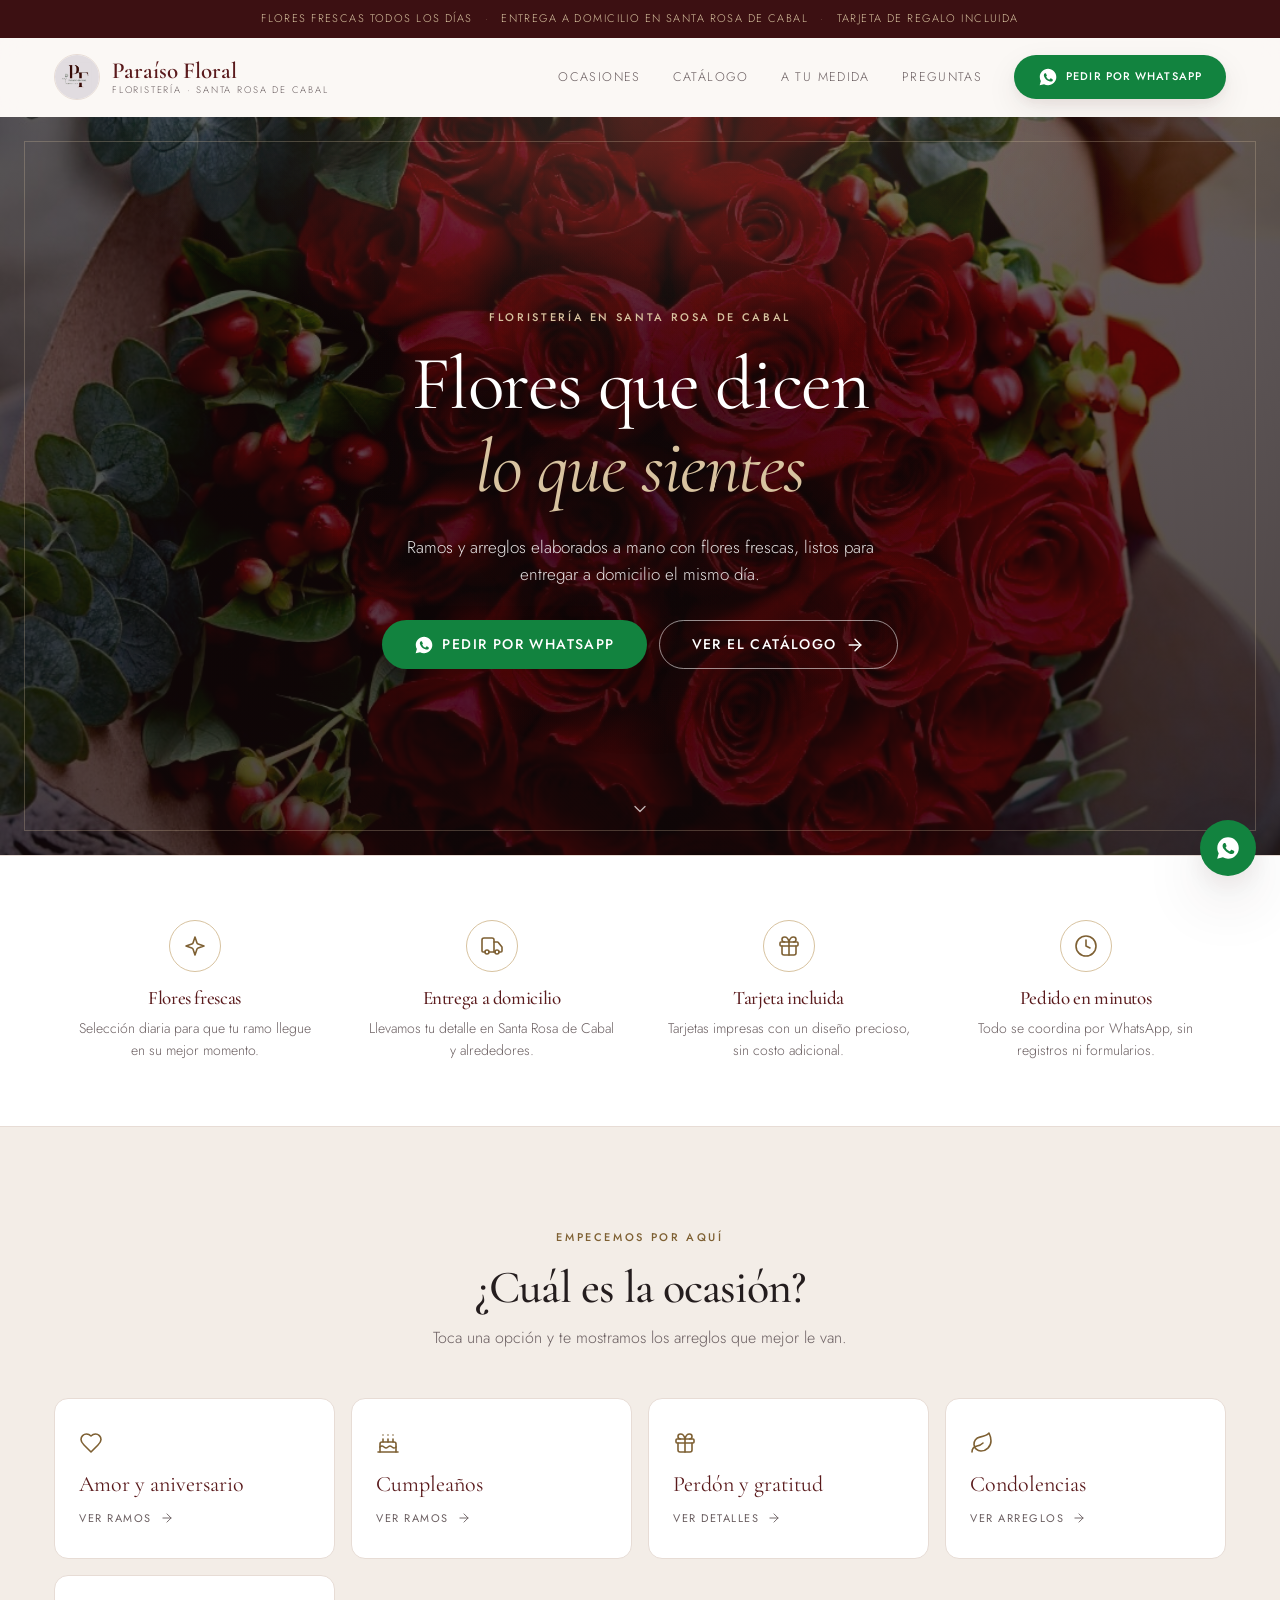
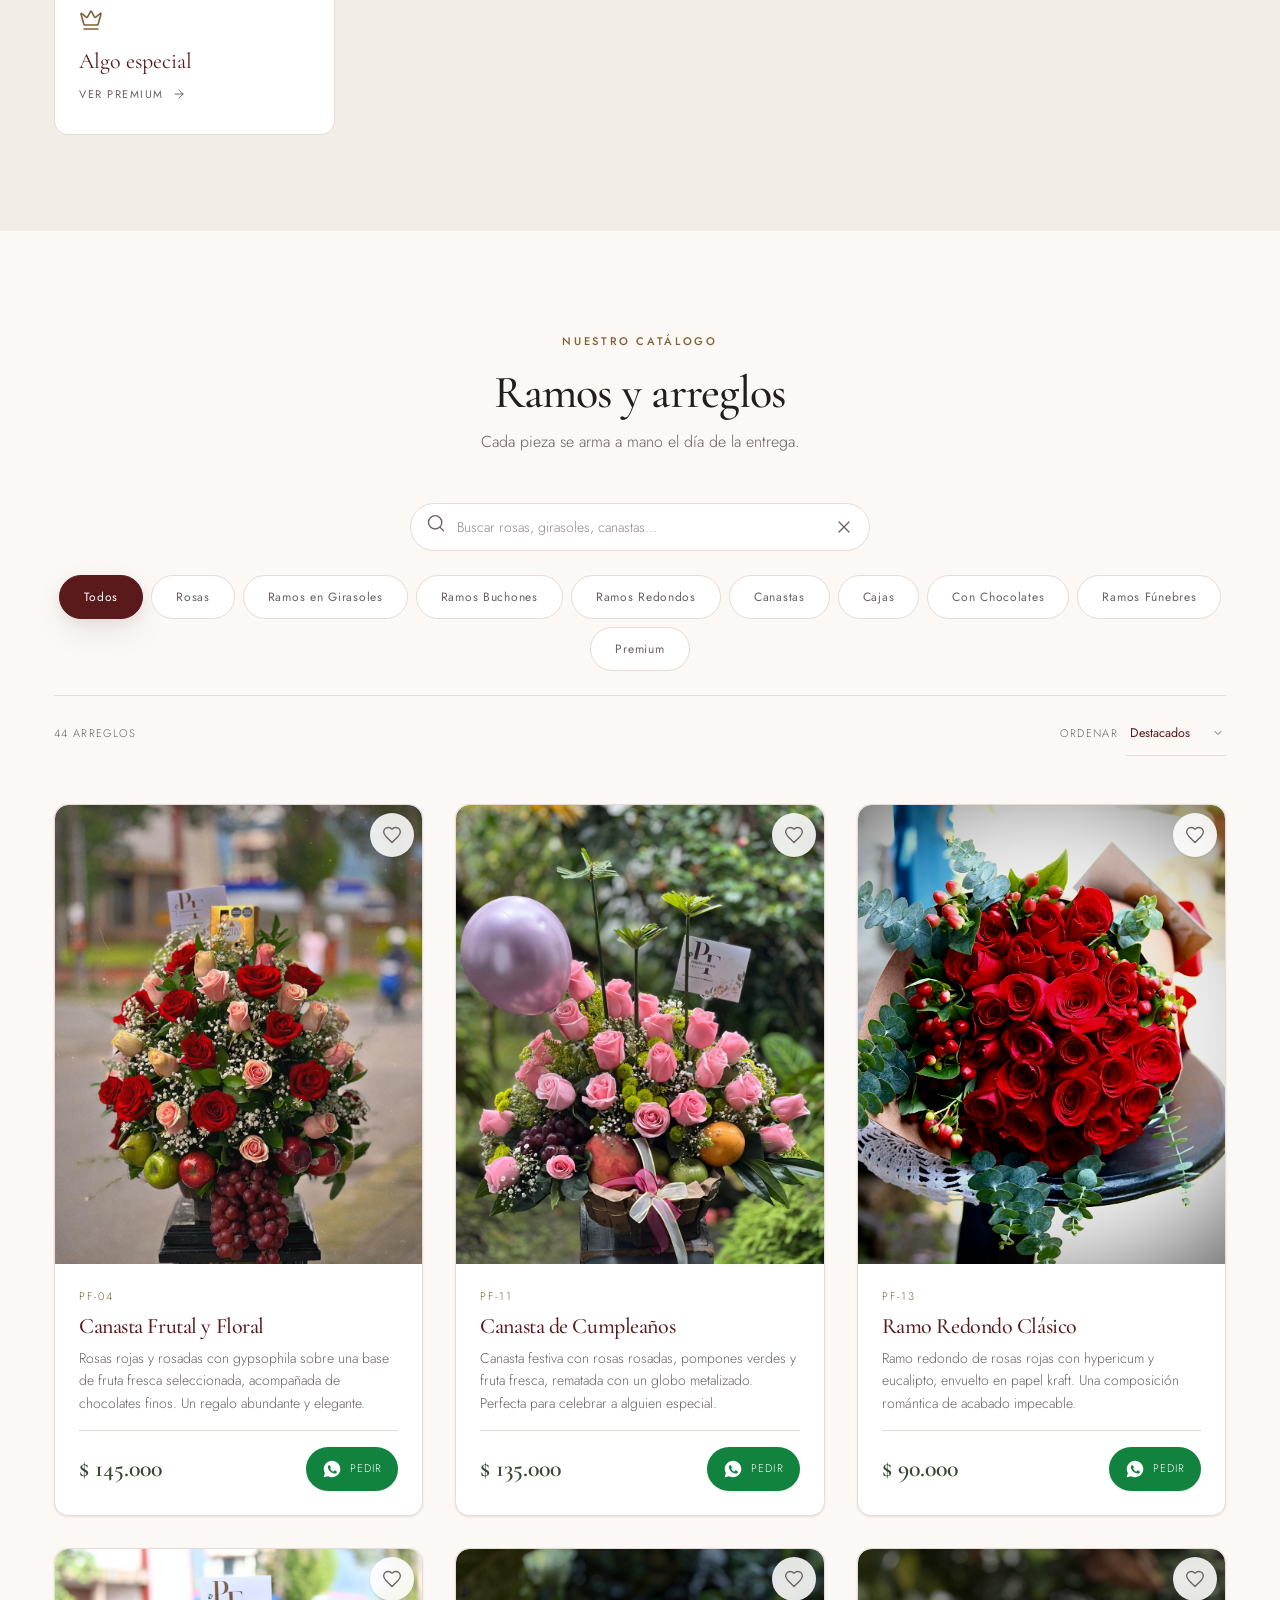
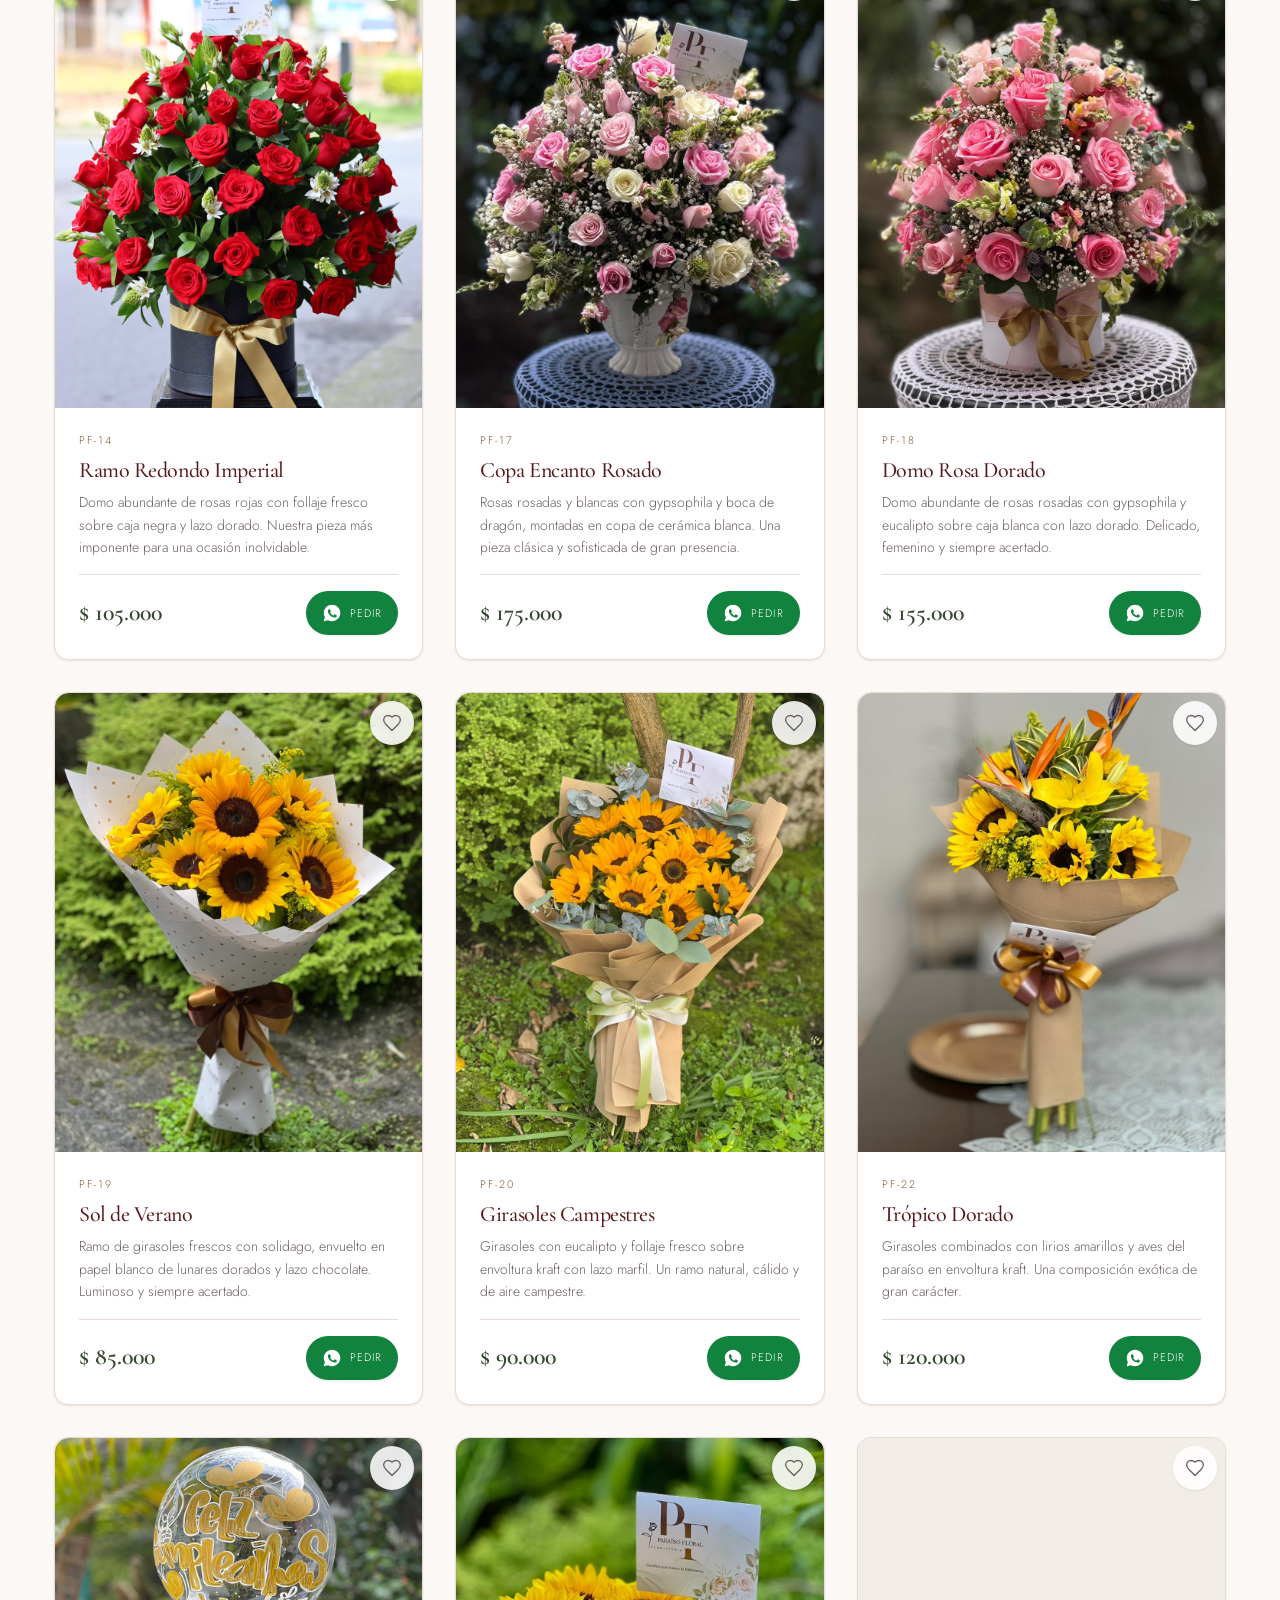
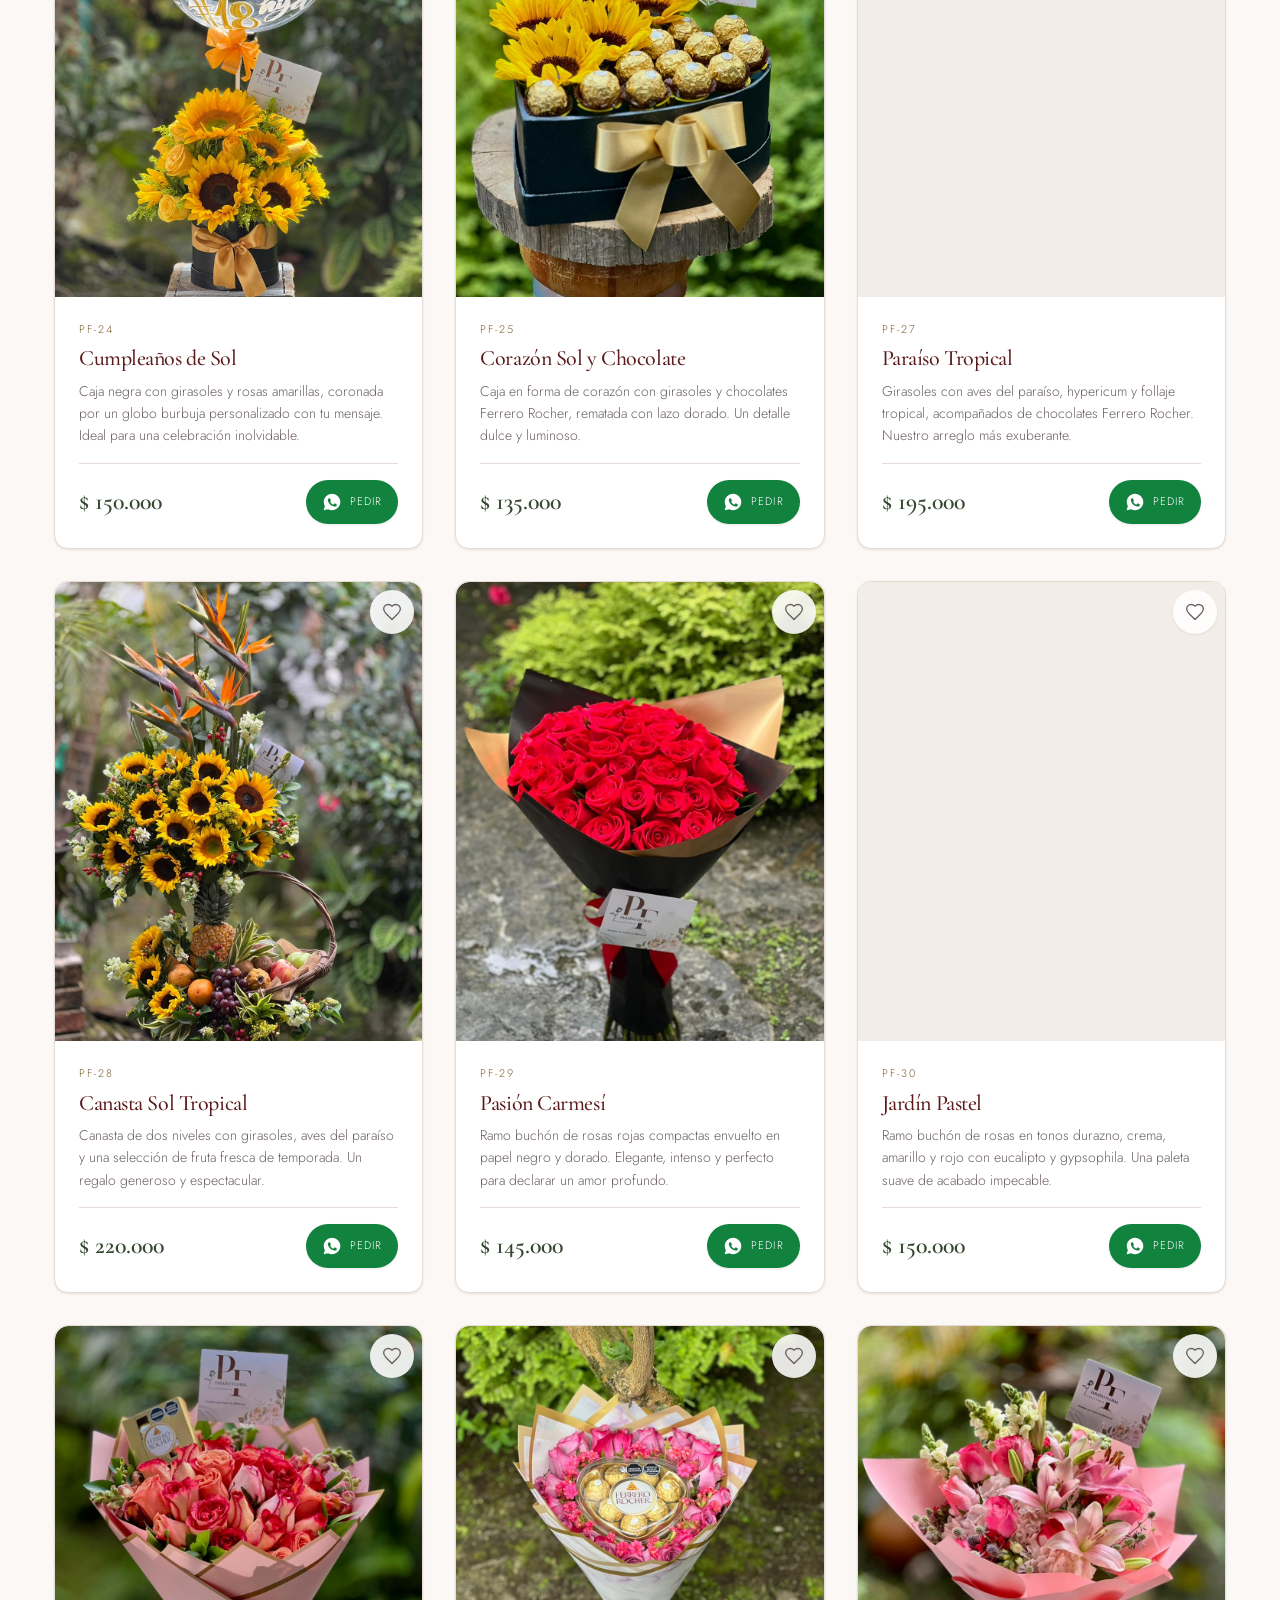
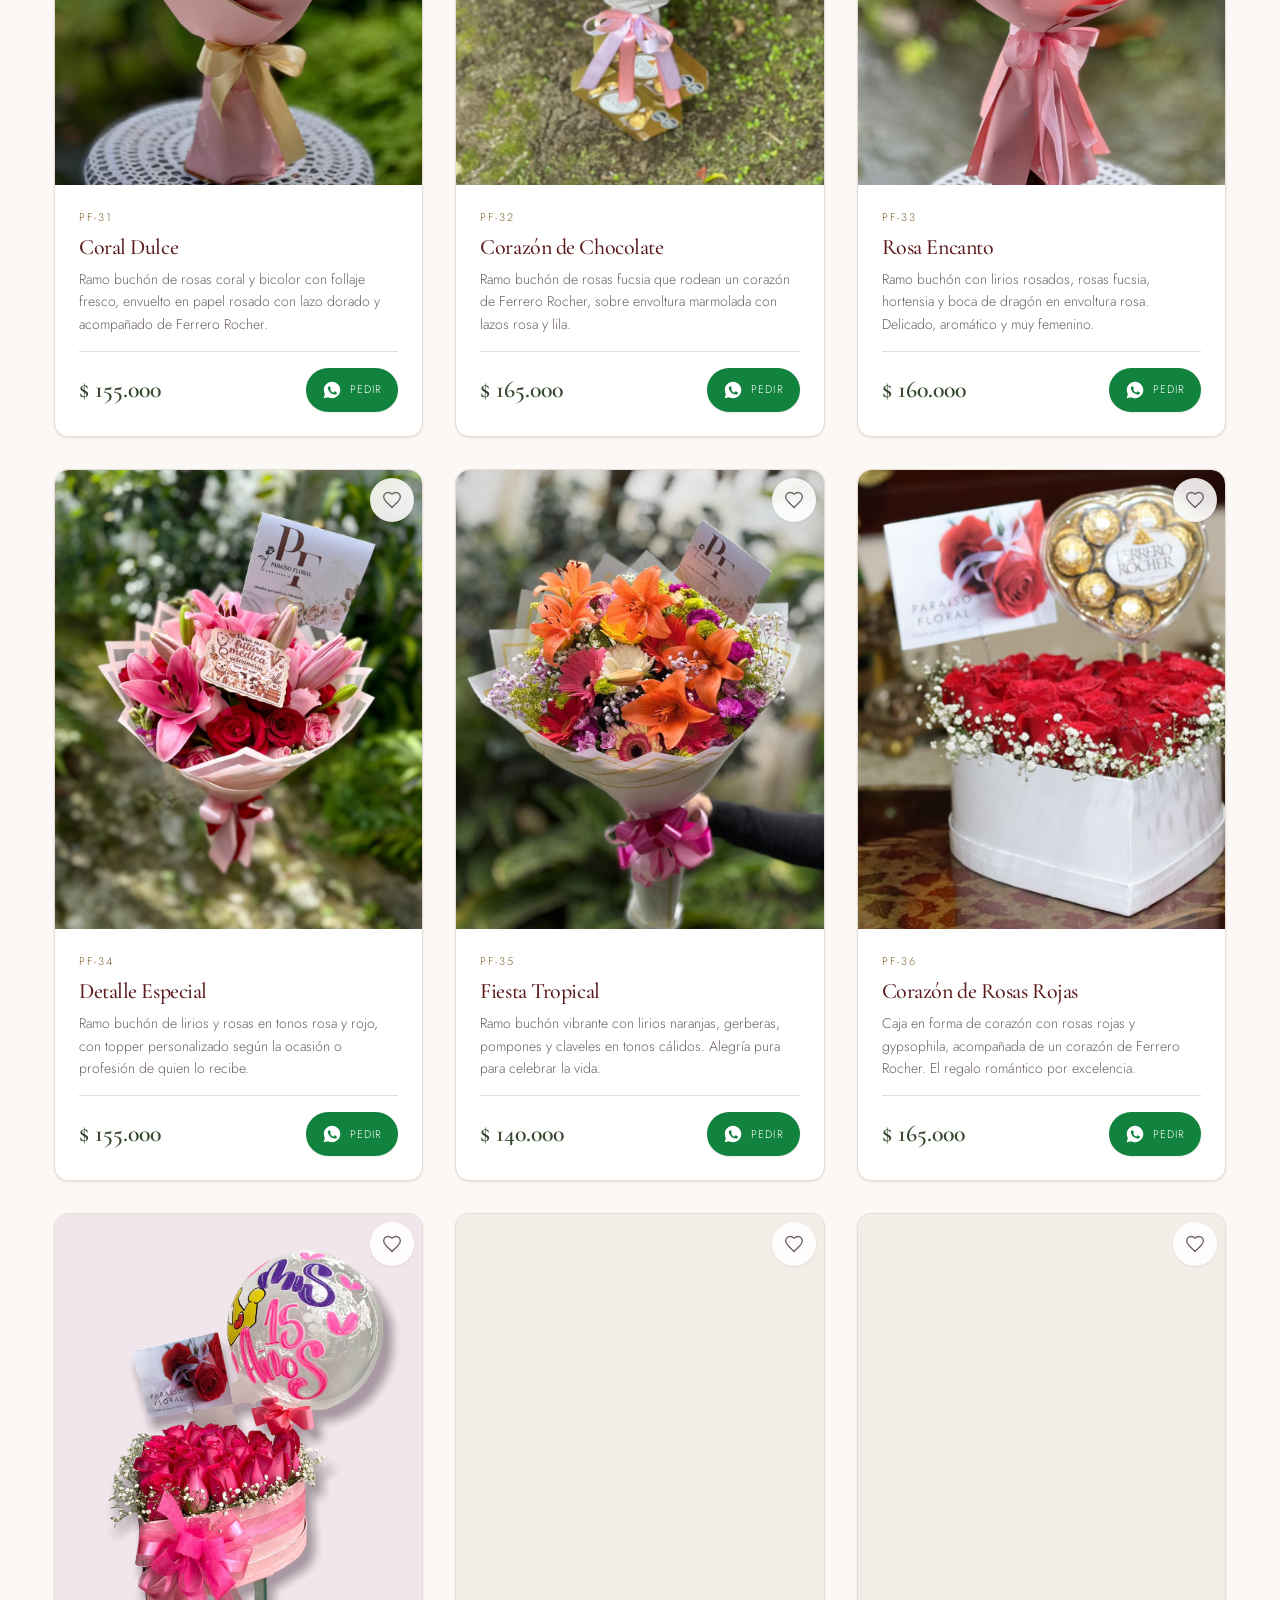
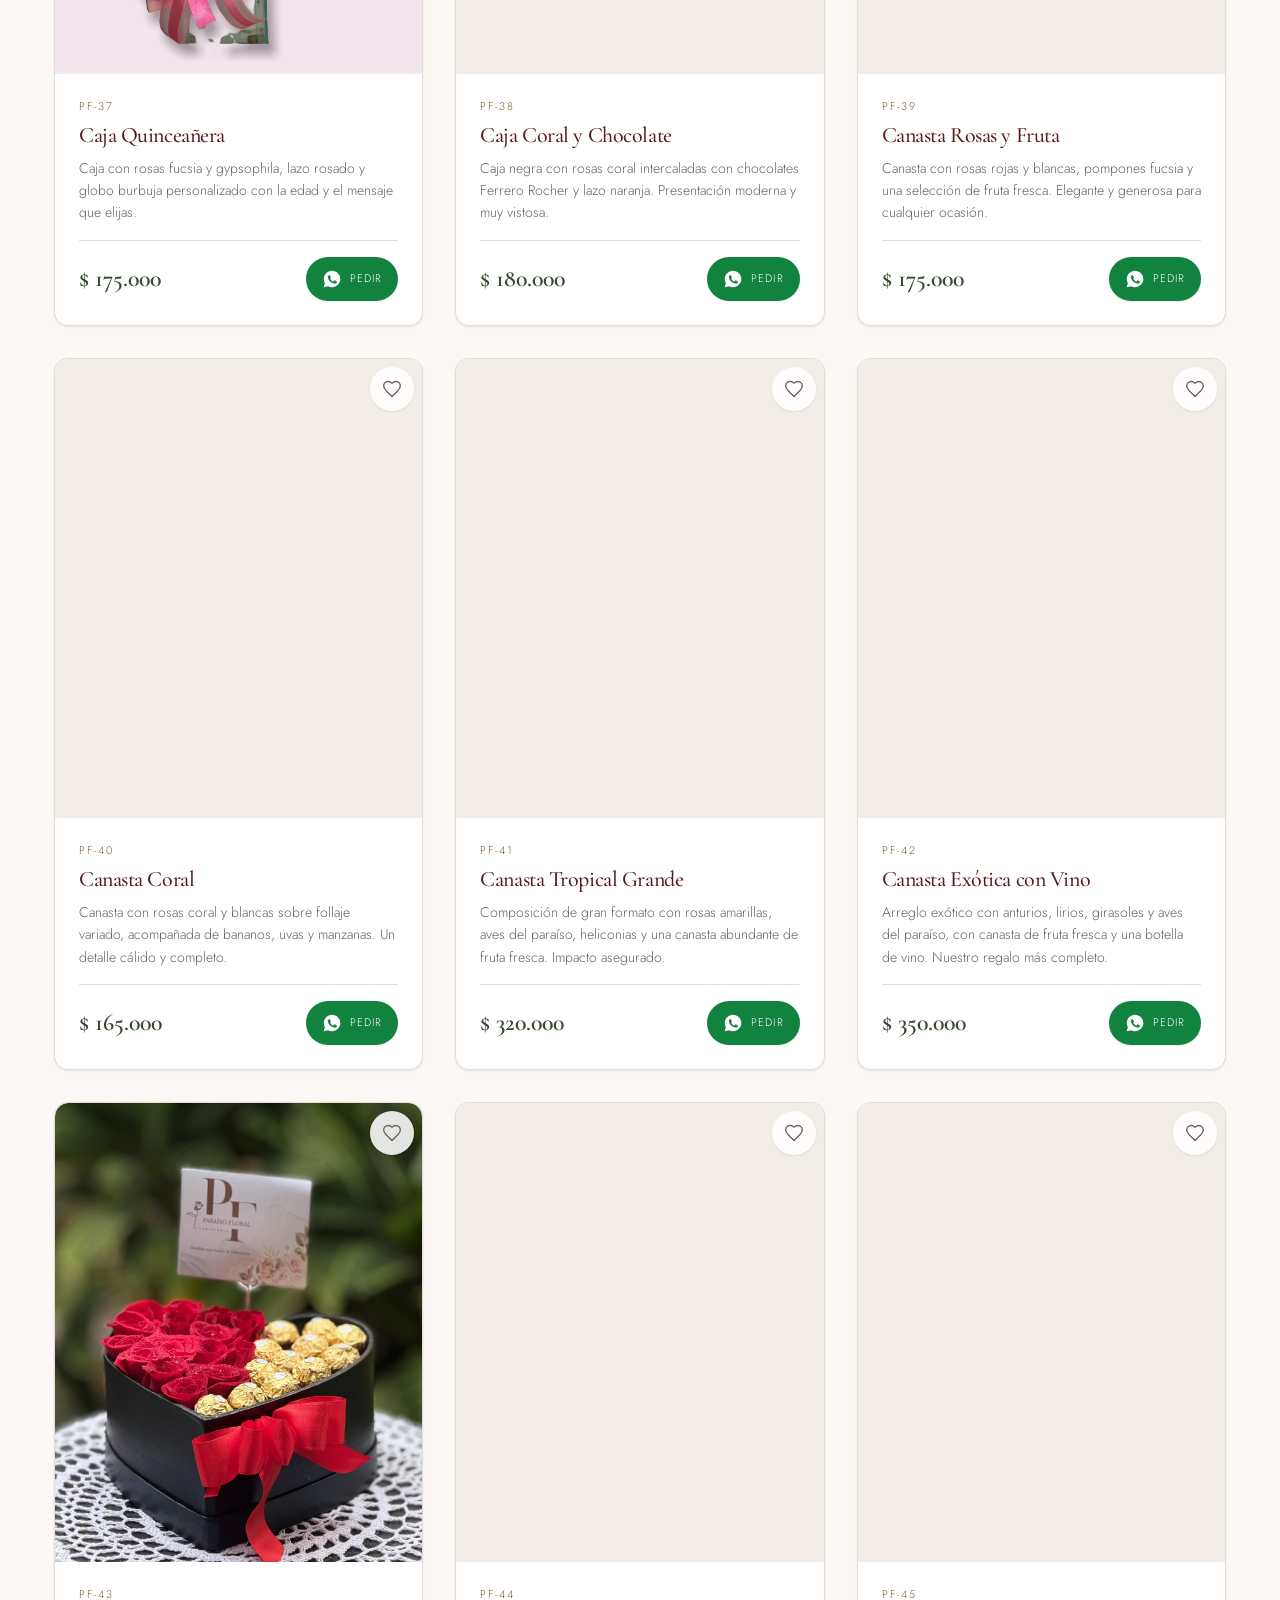
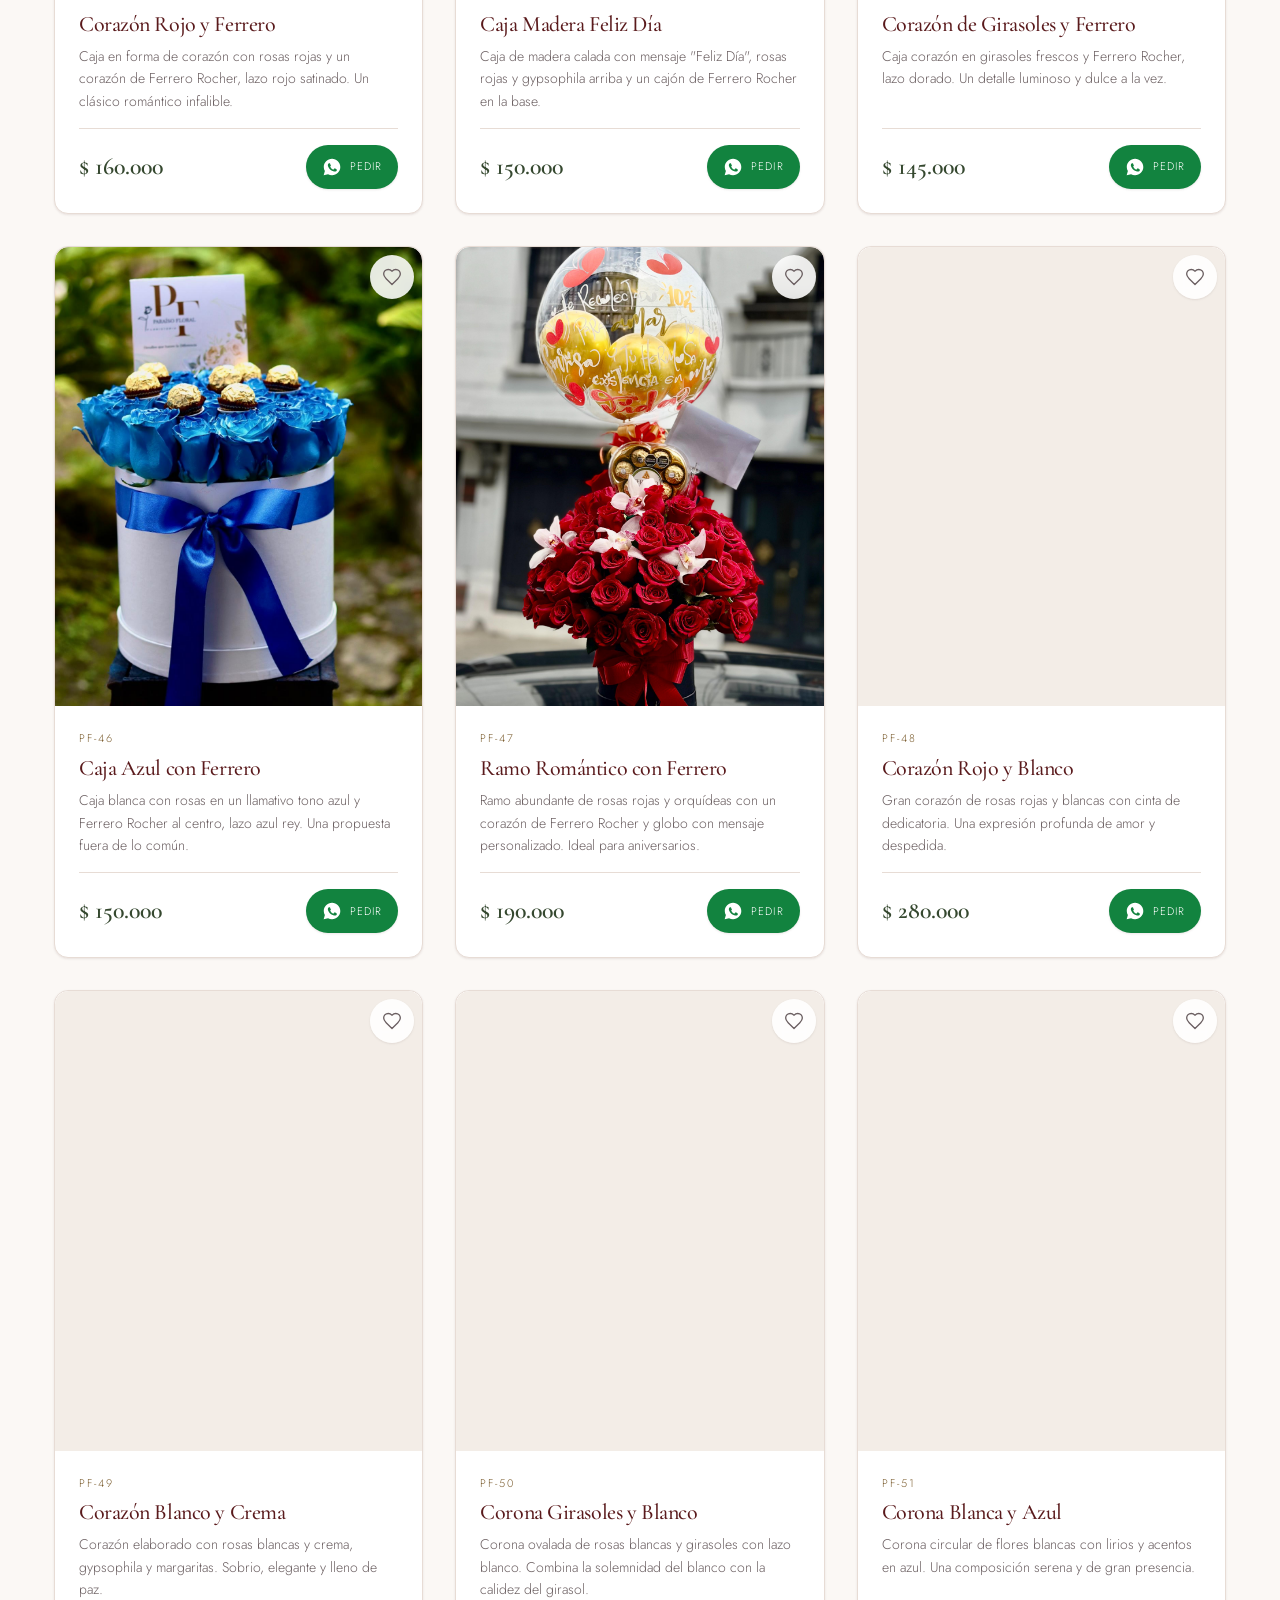
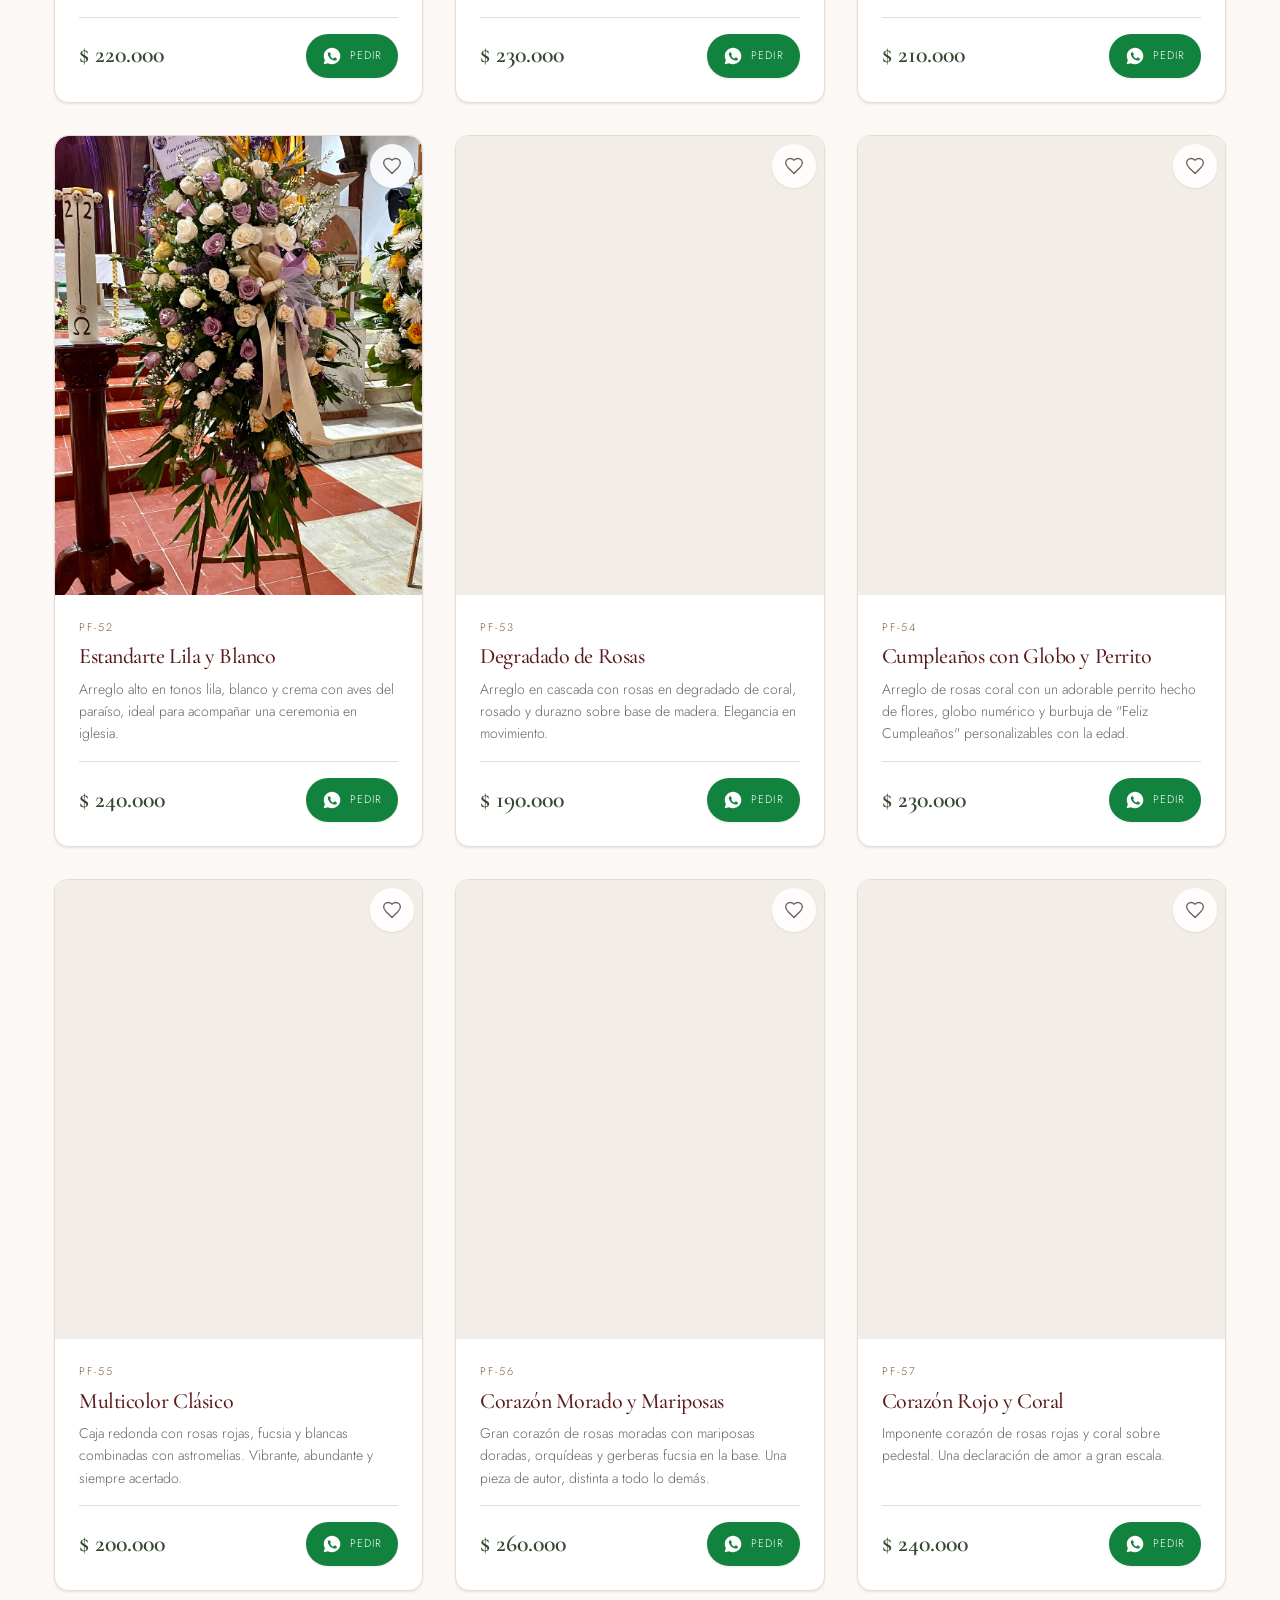
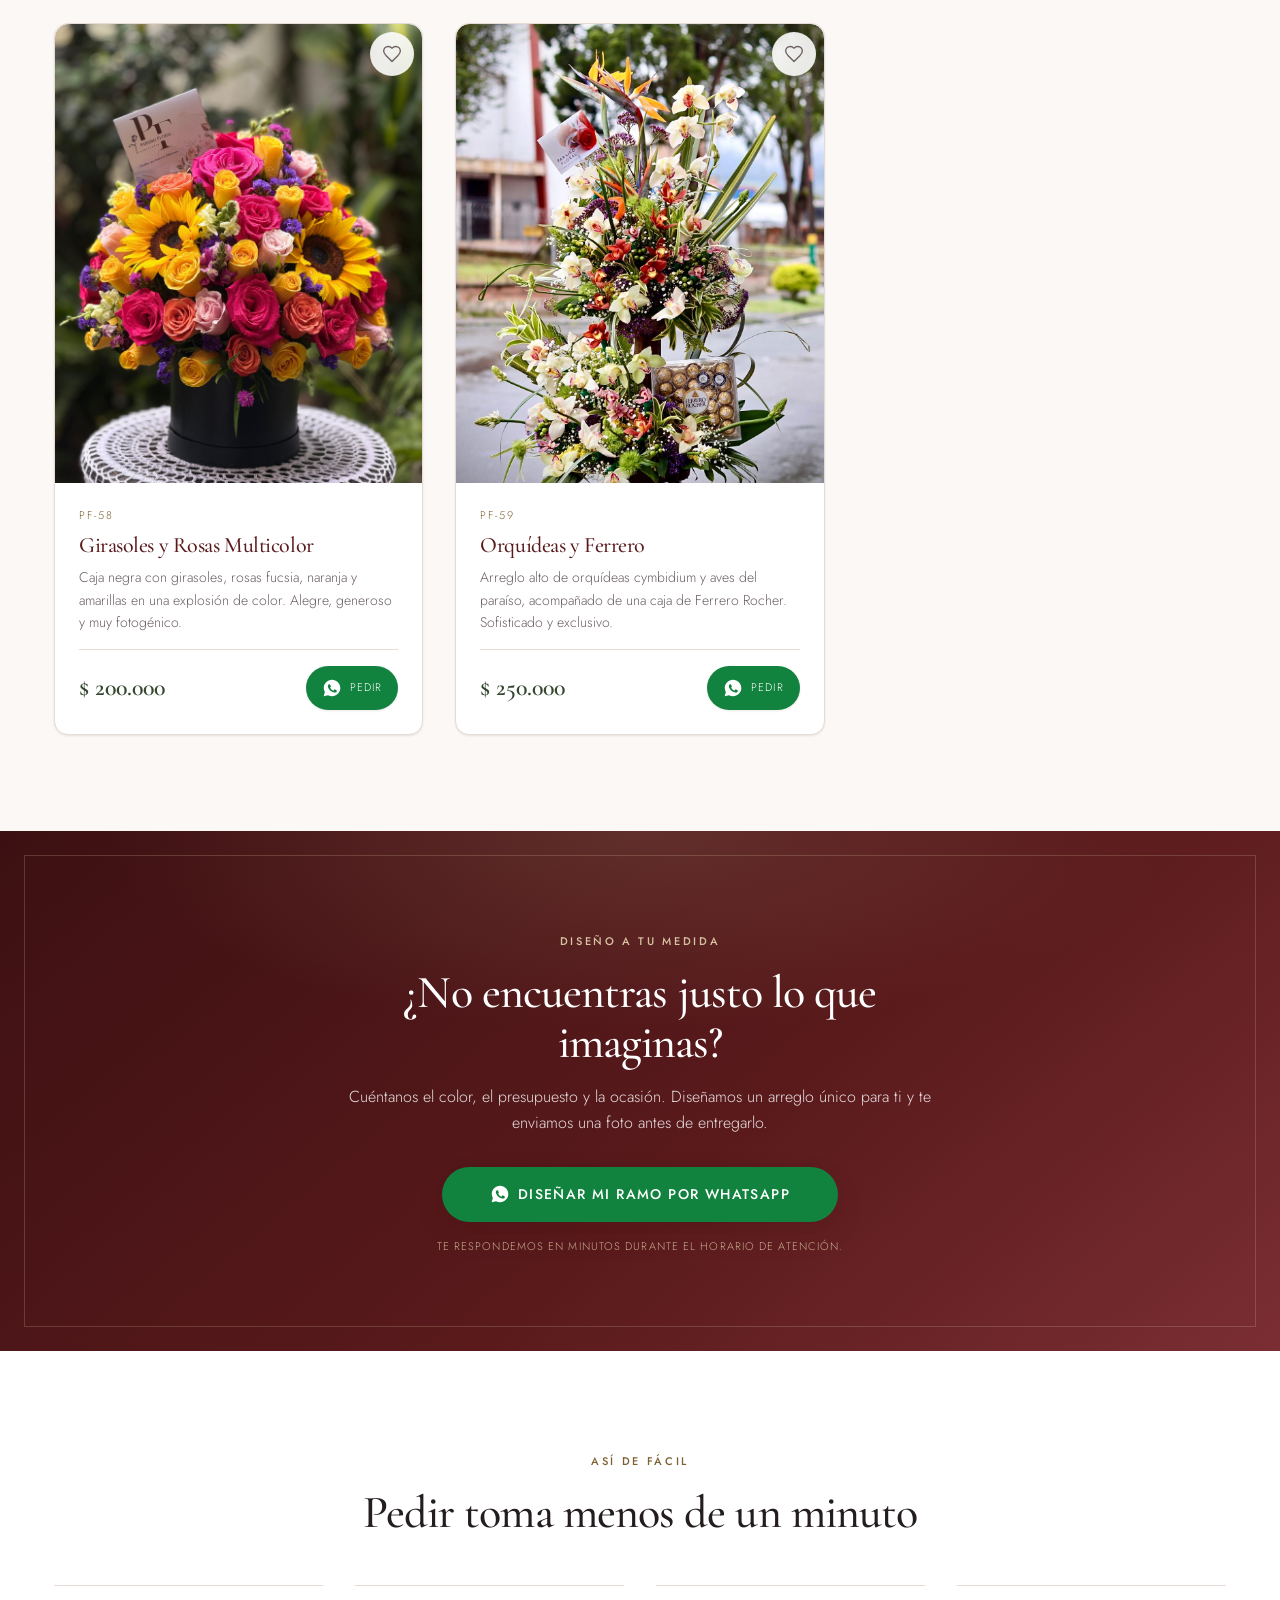
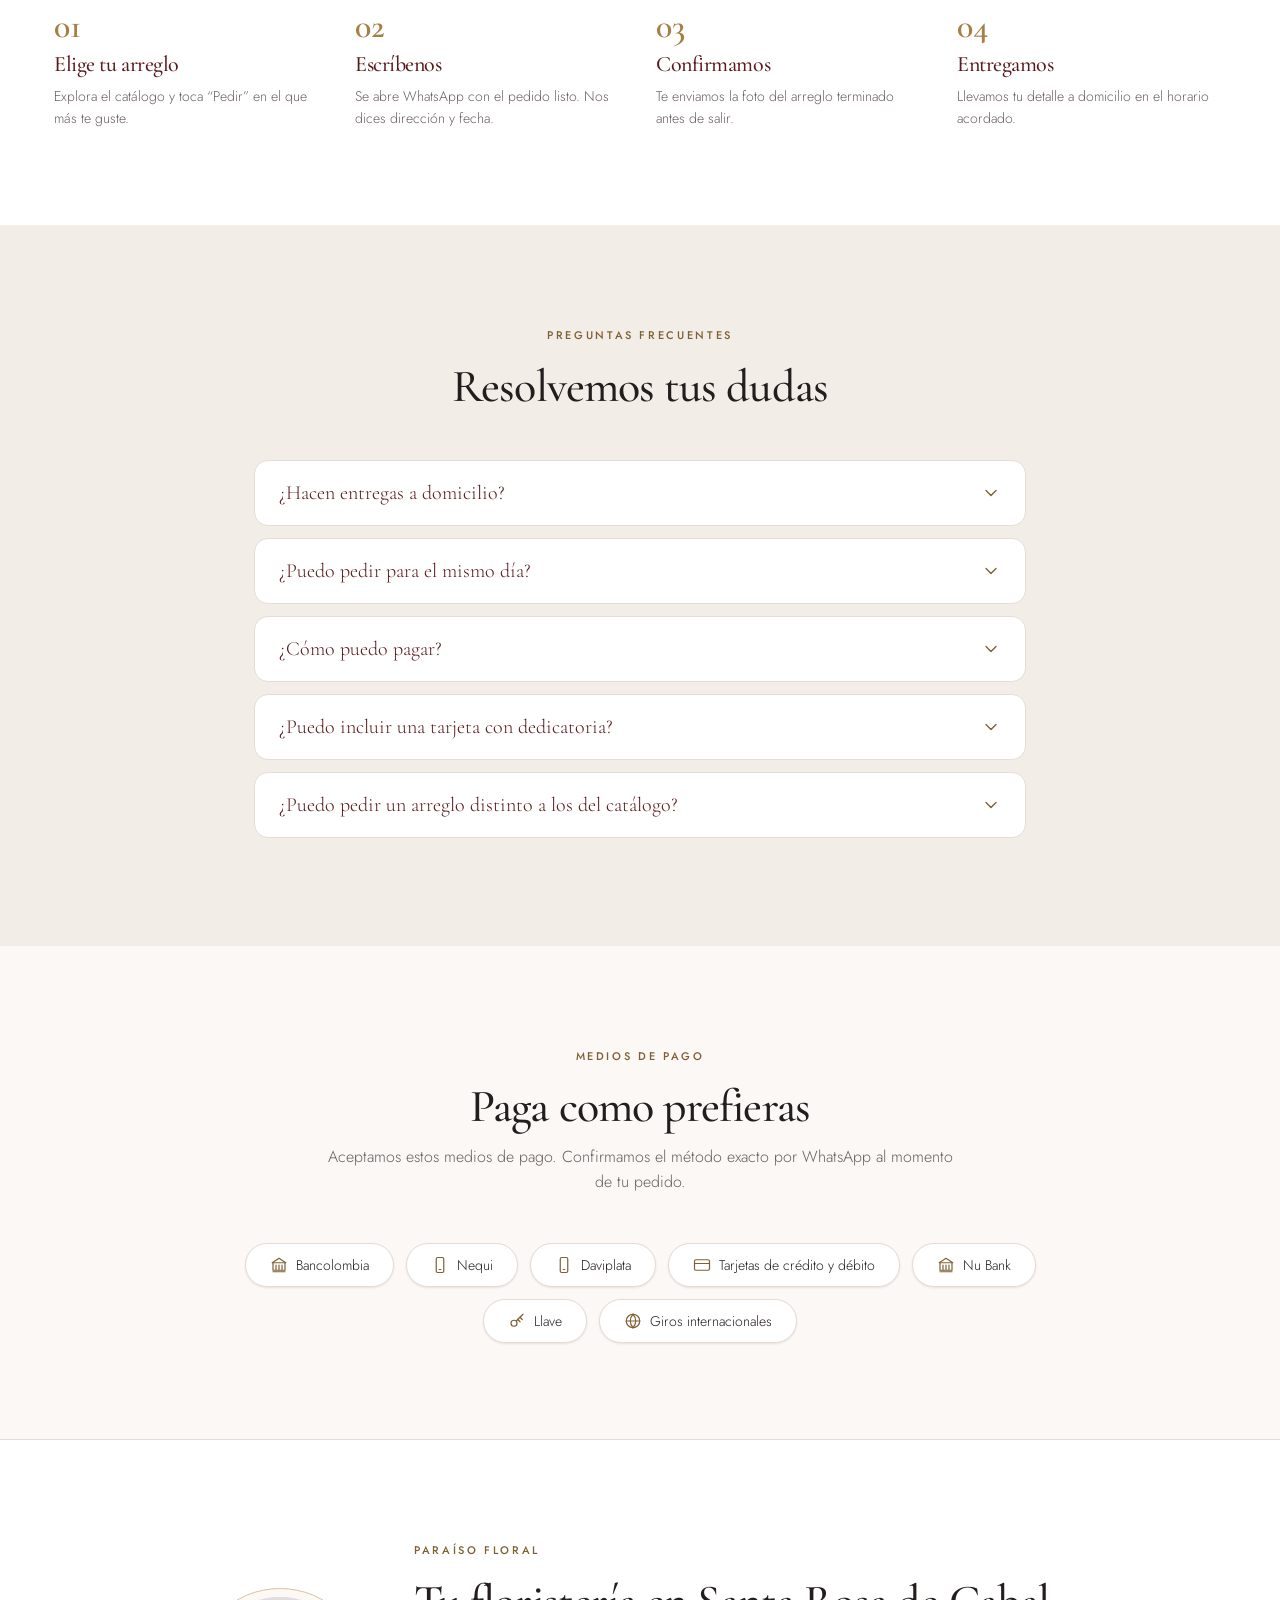
==== index.html @ 74c3bfa6 "Corrige la foto cortada en el modal movil y agrega medios de pago - El modal de "Ver detalle" forzab" ====
<!DOCTYPE html>
<html lang="es">
<head>
<meta charset="UTF-8">
<meta name="viewport" content="width=device-width, initial-scale=1.0">
<title>Floristería Paraíso Floral | Floristería en Santa Rosa de Cabal</title>
<meta name="description" content="Floristería Paraíso Floral: floristería en Santa Rosa de Cabal. Ramos, arreglos florales y detalles con flores frescas y entrega a domicilio. Pide por WhatsApp.">
<meta name="keywords" content="floristeria en santa rosa de cabal, floristeria santa rosa de cabal, flores a domicilio santa rosa de cabal, ramos santa rosa de cabal, paraiso floral">
<meta name="theme-color" content="#5A1A1C">
<link rel="icon" href="images/logo.jpg" type="image/jpeg">

<meta property="og:type" content="website">
<meta property="og:title" content="Floristería Paraíso Floral | Santa Rosa de Cabal">
<meta property="og:description" content="Ramos y arreglos florales con flores frescas y entrega a domicilio en Santa Rosa de Cabal.">
<meta property="og:image" content="images/logo.jpg">

<link rel="preconnect" href="https://fonts.googleapis.com">
<link rel="preconnect" href="https://fonts.gstatic.com" crossorigin>
<link href="https://fonts.googleapis.com/css2?family=Cormorant+Garamond:wght@300;400;500;600;700&family=Jost:wght@300;400;500;600&display=swap" rel="stylesheet">
<link rel="stylesheet" href="css/style.css">
</head>
<body>

<!-- ══ Sprite de iconos de trazo (Lucide) ══ -->
<svg width="0" height="0" style="position:absolute" aria-hidden="true" focusable="false">
  <defs>
    <symbol id="i-sparkles" viewBox="0 0 24 24"><path d="m12 3-1.9 5.8a2 2 0 0 1-1.3 1.3L3 12l5.8 1.9a2 2 0 0 1 1.3 1.3L12 21l1.9-5.8a2 2 0 0 1 1.3-1.3L21 12l-5.8-1.9a2 2 0 0 1-1.3-1.3z"/></symbol>
    <symbol id="i-truck" viewBox="0 0 24 24"><path d="M14 18V6a2 2 0 0 0-2-2H4a2 2 0 0 0-2 2v11a1 1 0 0 0 1 1h2"/><path d="M15 18H9"/><path d="M19 18h2a1 1 0 0 0 1-1v-3.65a1 1 0 0 0-.22-.62l-3.48-4.35A1 1 0 0 0 17.52 8H14"/><circle cx="17" cy="18" r="2"/><circle cx="7" cy="18" r="2"/></symbol>
    <symbol id="i-gift" viewBox="0 0 24 24"><rect x="3" y="8" width="18" height="4" rx="1"/><path d="M12 8v13"/><path d="M19 12v7a2 2 0 0 1-2 2H7a2 2 0 0 1-2-2v-7"/><path d="M7.5 8a2.5 2.5 0 0 1 0-5C11 3 12 8 12 8"/><path d="M16.5 8a2.5 2.5 0 0 0 0-5C13 3 12 8 12 8"/></symbol>
    <symbol id="i-clock" viewBox="0 0 24 24"><circle cx="12" cy="12" r="10"/><path d="M12 6v6l4 2"/></symbol>
    <symbol id="i-heart" viewBox="0 0 24 24"><path d="M19 14c1.49-1.46 3-3.21 3-5.5A5.5 5.5 0 0 0 16.5 3c-1.76 0-3 .5-4.5 2-1.5-1.5-2.74-2-4.5-2A5.5 5.5 0 0 0 2 8.5c0 2.3 1.5 4.05 3 5.5l7 7z"/></symbol>
    <symbol id="i-cake" viewBox="0 0 24 24"><path d="M20 21v-8a2 2 0 0 0-2-2H6a2 2 0 0 0-2 2v8"/><path d="M4 16s.5-1 2-1 2.5 2 4 2 2.5-2 4-2 2.5 2 4 2 2-1 2-1"/><path d="M2 21h20"/><path d="M7 8v3M12 8v3M17 8v3"/><path d="M7 4h.01M12 4h.01M17 4h.01"/></symbol>
    <symbol id="i-gem" viewBox="0 0 24 24"><path d="M6 3h12l4 6-10 13L2 9z"/><path d="M11 3 8 9l4 13 4-13-3-6"/><path d="M2 9h20"/></symbol>
    <symbol id="i-leaf" viewBox="0 0 24 24"><path d="M11 20A7 7 0 0 1 9.8 6.1C15.5 5 17 4.48 19 2c1 2 2 4.18 2 8 0 5.5-4.78 10-10 10z"/><path d="M2 21c0-3 1.85-5.36 5.08-6C9.5 14.52 12 13 13 12"/></symbol>
    <symbol id="i-crown" viewBox="0 0 24 24"><path d="M11.56 3.27a.5.5 0 0 1 .88 0l2.95 5.6a1 1 0 0 0 1.51.3l4.28-3.67a.5.5 0 0 1 .8.52l-2.84 10.25a1 1 0 0 1-.95.73H5.81a1 1 0 0 1-.96-.73L2.02 6.02a.5.5 0 0 1 .8-.52L7.1 9.17a1 1 0 0 0 1.51-.3z"/><path d="M5 21h14"/></symbol>
    <symbol id="i-search" viewBox="0 0 24 24"><circle cx="11" cy="11" r="8"/><path d="m21 21-4.3-4.3"/></symbol>
    <symbol id="i-x" viewBox="0 0 24 24"><path d="M18 6 6 18M6 6l12 12"/></symbol>
    <symbol id="i-arrow-right" viewBox="0 0 24 24"><path d="M5 12h14"/><path d="m12 5 7 7-7 7"/></symbol>
    <symbol id="i-chevron-down" viewBox="0 0 24 24"><path d="m6 9 6 6 6-6"/></symbol>
    <symbol id="i-check" viewBox="0 0 24 24"><path d="M20 6 9 17l-5-5"/></symbol>
    <symbol id="i-map-pin" viewBox="0 0 24 24"><path d="M20 10c0 6-8 12-8 12s-8-6-8-12a8 8 0 0 1 16 0z"/><circle cx="12" cy="10" r="3"/></symbol>
    <symbol id="i-flower" viewBox="0 0 24 24"><circle cx="12" cy="12" r="3"/><path d="M12 9a3 3 0 1 0 0-6 3 3 0 0 0 0 6z"/><path d="M12 21a3 3 0 1 0 0-6 3 3 0 0 0 0 6z"/><path d="M9 12a3 3 0 1 0-6 0 3 3 0 0 0 6 0z"/><path d="M21 12a3 3 0 1 0-6 0 3 3 0 0 0 6 0z"/></symbol>
    <symbol id="i-whatsapp" viewBox="0 0 24 24"><path d="M12.04 2C6.58 2 2.13 6.45 2.13 11.91c0 1.75.46 3.45 1.32 4.95L2 22l5.25-1.38a9.9 9.9 0 0 0 4.79 1.22h.01c5.46 0 9.91-4.45 9.91-9.91C21.96 6.45 17.5 2 12.04 2zm5.8 14.16c-.24.68-1.4 1.3-1.94 1.34-.5.05-.96.23-3.23-.67-2.72-1.07-4.44-3.85-4.57-4.03-.13-.18-1.09-1.45-1.09-2.76 0-1.31.69-1.96.93-2.22.24-.27.53-.34.71-.34.18 0 .35 0 .51.01.16.01.38-.06.6.46.22.53.76 1.83.83 1.96.07.13.11.29.02.47-.09.18-.13.29-.26.45-.13.16-.28.35-.4.47-.13.13-.27.28-.12.54.15.27.68 1.12 1.46 1.81 1 .89 1.85 1.17 2.11 1.3.27.13.42.11.58-.07.16-.18.67-.78.85-1.05.18-.27.36-.22.6-.13.24.09 1.54.73 1.8.86.27.13.44.2.51.31.07.11.07.65-.17 1.33z"/></symbol>
    <symbol id="i-card" viewBox="0 0 24 24"><rect x="2" y="5" width="20" height="14" rx="2"/><line x1="2" y1="10" x2="22" y2="10"/></symbol>
    <symbol id="i-bank" viewBox="0 0 24 24"><path d="M3 9 12 3l9 6"/><rect x="4" y="9" width="16" height="10"/><line x1="4" y1="21" x2="20" y2="21"/><line x1="8" y1="12" x2="8" y2="18"/><line x1="12" y1="12" x2="12" y2="18"/><line x1="16" y1="12" x2="16" y2="18"/></symbol>
    <symbol id="i-phone" viewBox="0 0 24 24"><rect x="7" y="2" width="10" height="20" rx="2"/><line x1="11" y1="18" x2="13" y2="18"/></symbol>
    <symbol id="i-globe" viewBox="0 0 24 24"><circle cx="12" cy="12" r="9"/><line x1="3" y1="12" x2="21" y2="12"/><path d="M12 3a13 13 0 0 1 0 18"/><path d="M12 3a13 13 0 0 0 0 18"/></symbol>
    <symbol id="i-key" viewBox="0 0 24 24"><circle cx="8" cy="15" r="4"/><line x1="11" y1="12" x2="20" y2="3"/><line x1="16" y1="7" x2="19" y2="10"/><line x1="13" y1="10" x2="16" y2="13"/></symbol>
  </defs>
</svg>

<!-- ══ Barra superior ══ -->
<div class="topbar">
  <div class="wrap topbar-inner">
    <span class="topbar-item">Flores frescas todos los días</span>
    <span class="topbar-sep">·</span>
    <span class="topbar-item">Entrega a domicilio en Santa Rosa de Cabal</span>
    <span class="topbar-sep">·</span>
    <span class="topbar-item">Tarjeta de regalo incluida</span>
  </div>
</div>

<!-- ══ Encabezado ══ -->
<header class="header" id="header">
  <div class="wrap header-inner">
    <a href="#inicio" class="brand">
      <img class="brand-logo" src="images/logo.jpg" alt="Floristería Paraíso Floral" width="46" height="46">
      <span class="brand-text">
        <span class="brand-name">Paraíso Floral</span>
        <span class="brand-sub">Floristería · Santa Rosa de Cabal</span>
      </span>
    </a>

    <nav class="nav" id="nav">
      <a href="#ocasiones">Ocasiones</a>
      <a href="#catalogo">Catálogo</a>
      <a href="#personalizado">A tu medida</a>
      <a href="#preguntas">Preguntas</a>
    </nav>

    <a class="btn btn-wa btn-sm header-cta" href="https://wa.me/573146872446?text=Hola%2C%20quiero%20hacer%20un%20pedido%20de%20flores" target="_blank" rel="noopener">
      <svg class="ico ico-brand" aria-hidden="true"><use href="#i-whatsapp"/></svg>
      Pedir por WhatsApp
    </a>

    <button class="nav-toggle" id="navToggle" aria-label="Abrir menú" aria-expanded="false" aria-controls="nav">
      <span></span><span></span><span></span>
    </button>
  </div>
</header>

<!-- ══ Portada ══ -->
<section class="hero" id="inicio">
  <div class="hero-bg"></div>
  <div class="hero-frame"></div>
  <div class="wrap hero-inner">
    <span class="eyebrow reveal">Floristería en Santa Rosa de Cabal</span>
    <h1 class="hero-title reveal">Flores que dicen<br><em>lo que sientes</em></h1>
    <p class="hero-text reveal">Ramos y arreglos elaborados a mano con flores frescas, listos para entregar a domicilio el mismo día.</p>
    <div class="hero-actions reveal">
      <a class="btn btn-wa" href="https://wa.me/573146872446?text=Hola%2C%20quiero%20hacer%20un%20pedido%20de%20flores" target="_blank" rel="noopener">
        <svg class="ico ico-brand" aria-hidden="true"><use href="#i-whatsapp"/></svg>
        Pedir por WhatsApp
      </a>
      <a class="btn btn-ghost" href="#catalogo">
        Ver el catálogo
        <svg class="ico ico-arrow" aria-hidden="true"><use href="#i-arrow-right"/></svg>
      </a>
    </div>
  </div>
  <a href="#confianza" class="hero-scroll" aria-label="Bajar al contenido">
    <svg class="ico" aria-hidden="true"><use href="#i-chevron-down"/></svg>
  </a>
</section>

<!-- ══ Franja de confianza ══ -->
<section class="trust" id="confianza">
  <div class="wrap trust-grid">
    <div class="trust-item reveal">
      <span class="trust-ico"><svg class="ico ico-lg" aria-hidden="true"><use href="#i-sparkles"/></svg></span>
      <h3>Flores frescas</h3>
      <p>Selección diaria para que tu ramo llegue en su mejor momento.</p>
    </div>
    <div class="trust-item reveal">
      <span class="trust-ico"><svg class="ico ico-lg" aria-hidden="true"><use href="#i-truck"/></svg></span>
      <h3>Entrega a domicilio</h3>
      <p>Llevamos tu detalle en Santa Rosa de Cabal y alrededores.</p>
    </div>
    <div class="trust-item reveal">
      <span class="trust-ico"><svg class="ico ico-lg" aria-hidden="true"><use href="#i-gift"/></svg></span>
      <h3>Tarjeta incluida</h3>
      <p>Tarjetas impresas con un diseño precioso, sin costo adicional.</p>
    </div>
    <div class="trust-item reveal">
      <span class="trust-ico"><svg class="ico ico-lg" aria-hidden="true"><use href="#i-clock"/></svg></span>
      <h3>Pedido en minutos</h3>
      <p>Todo se coordina por WhatsApp, sin registros ni formularios.</p>
    </div>
  </div>
</section>

<!-- ══ Ocasiones ══ -->
<section class="section occasions" id="ocasiones">
  <div class="wrap">
    <div class="section-head reveal">
      <span class="eyebrow dark">Empecemos por aquí</span>
      <h2>¿Cuál es la ocasión?</h2>
      <p class="section-sub">Toca una opción y te mostramos los arreglos que mejor le van.</p>
    </div>

    <div class="occ-grid" id="occGrid">
      <button class="occ reveal" data-occ="rosas">
        <span class="occ-ico"><svg class="ico ico-lg" aria-hidden="true"><use href="#i-heart"/></svg></span>
        <span class="occ-name">Amor y aniversario</span>
        <span class="occ-go">Ver ramos <svg class="ico ico-arrow" aria-hidden="true" style="width:14px;height:14px"><use href="#i-arrow-right"/></svg></span>
      </button>
      <button class="occ reveal" data-occ="girasoles">
        <span class="occ-ico"><svg class="ico ico-lg" aria-hidden="true"><use href="#i-cake"/></svg></span>
        <span class="occ-name">Cumpleaños</span>
        <span class="occ-go">Ver ramos <svg class="ico ico-arrow" aria-hidden="true" style="width:14px;height:14px"><use href="#i-arrow-right"/></svg></span>
      </button>
      <button class="occ reveal" data-occ="chocolates">
        <span class="occ-ico"><svg class="ico ico-lg" aria-hidden="true"><use href="#i-gift"/></svg></span>
        <span class="occ-name">Perdón y gratitud</span>
        <span class="occ-go">Ver detalles <svg class="ico ico-arrow" aria-hidden="true" style="width:14px;height:14px"><use href="#i-arrow-right"/></svg></span>
      </button>
      <button class="occ reveal" data-occ="funebres">
        <span class="occ-ico"><svg class="ico ico-lg" aria-hidden="true"><use href="#i-leaf"/></svg></span>
        <span class="occ-name">Condolencias</span>
        <span class="occ-go">Ver arreglos <svg class="ico ico-arrow" aria-hidden="true" style="width:14px;height:14px"><use href="#i-arrow-right"/></svg></span>
      </button>
      <button class="occ reveal" data-occ="premium">
        <span class="occ-ico"><svg class="ico ico-lg" aria-hidden="true"><use href="#i-crown"/></svg></span>
        <span class="occ-name">Algo especial</span>
        <span class="occ-go">Ver premium <svg class="ico ico-arrow" aria-hidden="true" style="width:14px;height:14px"><use href="#i-arrow-right"/></svg></span>
      </button>
    </div>
  </div>
</section>

<!-- ══ Catálogo ══ -->
<section class="section catalog" id="catalogo">
  <div class="wrap">
    <div class="section-head reveal">
      <span class="eyebrow dark">Nuestro catálogo</span>
      <h2>Ramos y arreglos</h2>
      <p class="section-sub">Cada pieza se arma a mano el día de la entrega.</p>
    </div>

    <div class="tools reveal">
      <div class="search">
        <span class="search-ico"><svg class="ico" aria-hidden="true"><use href="#i-search"/></svg></span>
        <label for="searchInput" class="visually-hidden" hidden>Buscar en el catálogo</label>
        <input type="text" id="searchInput" placeholder="Buscar rosas, girasoles, canastas…" autocomplete="off">
        <button id="clearSearch" aria-label="Limpiar búsqueda" hidden>
          <svg class="ico" aria-hidden="true"><use href="#i-x"/></svg>
        </button>
      </div>

      <div class="chips" id="filterButtons">
        <button class="chip is-active" data-filter="todos">Todos</button>
        <button class="chip" data-filter="rosas">Rosas</button>
        <button class="chip" data-filter="girasoles">Ramos en Girasoles</button>
        <button class="chip" data-filter="bouquets">Ramos Buchones</button>
        <button class="chip" data-filter="ramos-redondos">Ramos Redondos</button>
        <button class="chip" data-filter="canastas">Canastas</button>
        <button class="chip" data-filter="cajas">Cajas</button>
        <button class="chip" data-filter="chocolates">Con Chocolates</button>
        <button class="chip" data-filter="funebres">Ramos Fúnebres</button>
        <button class="chip" data-filter="premium">Premium</button>
      </div>

      <div class="tools-foot">
        <span class="count" id="resultsCount"></span>
        <label class="sort">
          Ordenar
          <select id="sortSelect">
            <option value="destacados">Destacados</option>
            <option value="precio-asc">Menor precio</option>
            <option value="precio-desc">Mayor precio</option>
            <option value="nombre">Nombre A–Z</option>
          </select>
        </label>
      </div>
    </div>

    <div class="grid" id="productsGrid"></div>
  </div>
</section>

<!-- ══ Pedido personalizado ══ -->
<section class="custom" id="personalizado">
  <div class="custom-frame"></div>
  <div class="wrap custom-inner reveal">
    <span class="eyebrow">Diseño a tu medida</span>
    <h2>¿No encuentras justo lo que imaginas?</h2>
    <p>Cuéntanos el color, el presupuesto y la ocasión. Diseñamos un arreglo único para ti y te enviamos una foto antes de entregarlo.</p>
    <a class="btn btn-wa btn-lg" href="https://wa.me/573146872446?text=Hola%2C%20quiero%20un%20arreglo%20personalizado.%20Mi%20presupuesto%20es%3A%20" target="_blank" rel="noopener">
      <svg class="ico ico-brand" aria-hidden="true"><use href="#i-whatsapp"/></svg>
      Diseñar mi ramo por WhatsApp
    </a>
    <span class="custom-note">Te respondemos en minutos durante el horario de atención.</span>
  </div>
</section>

<!-- ══ Cómo pedir ══ -->
<section class="section steps">
  <div class="wrap">
    <div class="section-head reveal">
      <span class="eyebrow dark">Así de fácil</span>
      <h2>Pedir toma menos de un minuto</h2>
    </div>
    <ol class="steps-grid">
      <li class="step reveal">
        <span class="step-num">01</span>
        <h3>Elige tu arreglo</h3>
        <p>Explora el catálogo y toca “Pedir” en el que más te guste.</p>
      </li>
      <li class="step reveal">
        <span class="step-num">02</span>
        <h3>Escríbenos</h3>
        <p>Se abre WhatsApp con el pedido listo. Nos dices dirección y fecha.</p>
      </li>
      <li class="step reveal">
        <span class="step-num">03</span>
        <h3>Confirmamos</h3>
        <p>Te enviamos la foto del arreglo terminado antes de salir.</p>
      </li>
      <li class="step reveal">
        <span class="step-num">04</span>
        <h3>Entregamos</h3>
        <p>Llevamos tu detalle a domicilio en el horario acordado.</p>
      </li>
    </ol>
  </div>
</section>

<!-- ══ Preguntas frecuentes ══ -->
<section class="section faq" id="preguntas">
  <div class="wrap faq-wrap">
    <div class="section-head reveal">
      <span class="eyebrow dark">Preguntas frecuentes</span>
      <h2>Resolvemos tus dudas</h2>
    </div>

    <div class="acc" id="acc">
      <details class="acc-item reveal">
        <summary>¿Hacen entregas a domicilio?<svg class="ico acc-ico" aria-hidden="true"><use href="#i-chevron-down"/></svg></summary>
        <div class="acc-body"><p>Sí. Realizamos entregas en Santa Rosa de Cabal y zonas cercanas. Escríbenos por WhatsApp con la dirección y te confirmamos disponibilidad y costo del domicilio.</p></div>
      </details>
      <details class="acc-item reveal">
        <summary>¿Puedo pedir para el mismo día?<svg class="ico acc-ico" aria-hidden="true"><use href="#i-chevron-down"/></svg></summary>
        <div class="acc-body"><p>En la mayoría de los casos sí, siempre que nos escribas con anticipación dentro del horario de atención. Para fechas especiales te recomendamos reservar con un día de anticipación.</p></div>
      </details>
      <details class="acc-item reveal">
        <summary>¿Cómo puedo pagar?<svg class="ico acc-ico" aria-hidden="true"><use href="#i-chevron-down"/></svg></summary>
        <div class="acc-body"><p>Coordinamos el medio de pago directamente por WhatsApp al confirmar tu pedido.</p></div>
      </details>
      <details class="acc-item reveal">
        <summary>¿Puedo incluir una tarjeta con dedicatoria?<svg class="ico acc-ico" aria-hidden="true"><use href="#i-chevron-down"/></svg></summary>
        <div class="acc-body"><p>Claro. Incluimos una tarjeta impresa con un diseño muy bonito y tu mensaje, sin costo adicional. Solo envíanos el texto por WhatsApp.</p></div>
      </details>
      <details class="acc-item reveal">
        <summary>¿Puedo pedir un arreglo distinto a los del catálogo?<svg class="ico acc-ico" aria-hidden="true"><use href="#i-chevron-down"/></svg></summary>
        <div class="acc-body"><p>Sí. Diseñamos arreglos personalizados según tu presupuesto, colores y ocasión. Escríbenos y lo armamos contigo.</p></div>
      </details>
    </div>
  </div>
</section>

<!-- ══ Medios de pago ══ -->
<section class="section payments">
  <div class="wrap">
    <div class="section-head reveal">
      <span class="eyebrow dark">Medios de pago</span>
      <h2>Paga como prefieras</h2>
      <p class="section-sub">Aceptamos estos medios de pago. Confirmamos el método exacto por WhatsApp al momento de tu pedido.</p>
    </div>
    <ul class="pay-grid reveal">
      <li class="pay-badge"><svg class="ico" aria-hidden="true"><use href="#i-bank"/></svg> Bancolombia</li>
      <li class="pay-badge"><svg class="ico" aria-hidden="true"><use href="#i-phone"/></svg> Nequi</li>
      <li class="pay-badge"><svg class="ico" aria-hidden="true"><use href="#i-phone"/></svg> Daviplata</li>
      <li class="pay-badge"><svg class="ico" aria-hidden="true"><use href="#i-card"/></svg> Tarjetas de crédito y débito</li>
      <li class="pay-badge"><svg class="ico" aria-hidden="true"><use href="#i-bank"/></svg> Nu Bank</li>
      <li class="pay-badge"><svg class="ico" aria-hidden="true"><use href="#i-key"/></svg> Llave</li>
      <li class="pay-badge"><svg class="ico" aria-hidden="true"><use href="#i-globe"/></svg> Giros internacionales</li>
    </ul>
  </div>
</section>

<!-- ══ Sobre nosotros ══ -->
<section class="about">
  <div class="wrap about-inner reveal">
    <div class="about-mark">
      <img src="images/logo.jpg" alt="Paraíso Floral" width="172" height="172">
    </div>
    <div class="about-copy">
      <span class="eyebrow dark">Paraíso Floral</span>
      <h2>Tu floristería en Santa Rosa de Cabal</h2>
      <p>Creamos arreglos florales frescos para cada momento importante: cumpleaños, aniversarios, nacimientos, condolencias y celebraciones. Cada ramo se elabora a mano, cuidando la selección de flores, el color y la presentación.</p>
      <p>Escríbenos y con gusto te ayudamos a elegir el detalle perfecto.</p>
      <a class="link-arrow" href="https://wa.me/573146872446?text=Hola%2C%20quisiera%20asesor%C3%ADa%20para%20elegir%20un%20detalle" target="_blank" rel="noopener">
        Pedir asesoría por WhatsApp
        <svg class="ico ico-arrow" aria-hidden="true" style="width:16px;height:16px"><use href="#i-arrow-right"/></svg>
      </a>
    </div>
  </div>
</section>

<!-- ══ Pie ══ -->
<footer class="footer">
  <div class="wrap footer-grid">
    <div class="footer-col">
      <h4 class="footer-brand">Paraíso Floral</h4>
      <p>Floristería en Santa Rosa de Cabal. Flores frescas, ramos y detalles a domicilio.</p>
    </div>
    <div class="footer-col">
      <h4>Contacto</h4>
      <p><a href="https://wa.me/573146872446" target="_blank" rel="noopener">WhatsApp 314 687 2446</a></p>
      <p>Santa Rosa de Cabal, Risaralda</p>
    </div>
    <div class="footer-col">
      <h4>Catálogo</h4>
      <p><a href="#catalogo">Ramos y arreglos</a></p>
      <p><a href="#ocasiones">Por ocasión</a></p>
      <p><a href="#personalizado">Diseño a tu medida</a></p>
    </div>
    <div class="footer-col">
      <h4>Atención</h4>
      <p>Lunes a domingo</p>
      <p>Confirma disponibilidad por WhatsApp</p>
    </div>
  </div>
  <div class="footer-bottom">
    <div class="wrap">
      <p>&copy; <span id="year"></span> Floristería Paraíso Floral · Santa Rosa de Cabal</p>
    </div>
  </div>
</footer>

<!-- ══ Vista rápida de producto ══ -->
<div class="modal" id="modal" hidden>
  <div class="modal-backdrop" data-close></div>
  <div class="modal-panel" role="dialog" aria-modal="true" aria-labelledby="modalTitle">
    <button class="modal-close" data-close aria-label="Cerrar">
      <svg class="ico ico-lg" aria-hidden="true"><use href="#i-x"/></svg>
    </button>
    <div class="modal-media" id="modalMedia"></div>
    <div class="modal-info">
      <span class="modal-code" id="modalCode"></span>
      <h3 id="modalTitle"></h3>
      <p class="modal-desc" id="modalDesc"></p>
      <div class="modal-price" id="modalPrice"></div>
      <ul class="modal-includes">
        <li><svg class="ico" aria-hidden="true"><use href="#i-check"/></svg> Flores frescas seleccionadas el día de la entrega</li>
        <li><svg class="ico" aria-hidden="true"><use href="#i-check"/></svg> Tarjeta impresa con diseño especial y tu dedicatoria</li>
        <li><svg class="ico" aria-hidden="true"><use href="#i-check"/></svg> Entrega a domicilio coordinada por WhatsApp</li>
      </ul>
      <a class="btn btn-wa btn-block" id="modalWa" href="#" target="_blank" rel="noopener">
        <svg class="ico ico-brand" aria-hidden="true"><use href="#i-whatsapp"/></svg>
        Pedir por WhatsApp
      </a>
      <a class="btn btn-outline btn-block" id="modalCustom" href="#" target="_blank" rel="noopener">
        Quiero una variación de este
      </a>
    </div>
  </div>
</div>

<!-- ══ Botón flotante ══ -->
<a class="fab" href="https://wa.me/573146872446?text=Hola%2C%20quiero%20hacer%20un%20pedido%20de%20flores" target="_blank" rel="noopener" aria-label="Escribir por WhatsApp">
  <svg class="ico ico-brand" style="width:26px;height:26px" aria-hidden="true"><use href="#i-whatsapp"/></svg>
</a>

<!-- ══ Barra fija móvil ══ -->
<div class="mobile-bar">
  <a class="mobile-bar-ghost" href="#catalogo">Ver catálogo</a>
  <a class="mobile-bar-wa" href="https://wa.me/573146872446?text=Hola%2C%20quiero%20hacer%20un%20pedido%20de%20flores" target="_blank" rel="noopener">
    <svg class="ico ico-brand" aria-hidden="true"><use href="#i-whatsapp"/></svg>
    Pedir por WhatsApp
  </a>
</div>

<script type="application/ld+json">
{
  "@context": "https://schema.org",
  "@type": "Florist",
  "name": "Floristería Paraíso Floral",
  "description": "Floristería en Santa Rosa de Cabal. Ramos y arreglos florales con flores frescas y entrega a domicilio.",
  "image": "images/logo.jpg",
  "telephone": "+573146872446",
  "address": {
    "@type": "PostalAddress",
    "addressLocality": "Santa Rosa de Cabal",
    "addressRegion": "Risaralda",
    "addressCountry": "CO"
  },
  "areaServed": "Santa Rosa de Cabal"
}
</script>

<script src="js/products.js"></script>
<script src="js/script.js"></script>
</body>
</html>
---- css/style.css ----
/* ═══════════════════════════════════════════════════════
   Floristería Paraíso Floral
   Sistema visual premium — tokens, profundidad, movimiento
   ═══════════════════════════════════════════════════════ */

/* ── 1. TOKENS ─────────────────────────────────────────── */
:root{
  /* Color — 1 acento de marca (vino) + 1 secundario (oro) + neutros */
  --bg:            #FBF8F5;
  --surface:       #FFFFFF;
  --surface-2:     #F3EDE7;
  --border:        #E7DCD5;

  --text:          #241D1E;
  --muted:         #6B5F61;   /* 5.8:1 sobre --bg ✓ */

  --brand:         #5A1A1C;   /* vino del logo */
  --brand-soft:    #8A3B3D;
  --brand-deep:    #3C1012;
  --gold:          #A67F45;   /* 3.7:1 — válido en texto grande ✓ */
  --gold-text:     #7E6033;   /* 5.0:1 sobre --surface-2 ✓ */
  --gold-soft:     #D8C3A0;   /* solo sobre fondos vino */
  --olive:         #35482F;   /* precios */

  --wa:            #12833F;   /* 4.8:1 con --wa-ink ✓ */
  --wa-deep:       #0E6E34;
  --wa-ink:        #FFFFFF;
  --wa-bright:     #25D366;   /* solo halos/decoración */

  --focus:         #8A3B3D;

  /* Fijos: superficies de marca que permanecen oscuras en ambos modos */
  --vino-900:      #3C1012;
  --vino-700:      #5A1A1C;
  --vino-500:      #7A2E33;
  --on-dark:       #FFFFFF;
  --scrim:         20 8 9;    /* canal RGB del velo de portada */

  /* Profundidad — siempre dos capas, tintadas en vino */
  --sh-1: 0 1px 2px rgb(60 16 18 / .04), 0 1px 3px rgb(60 16 18 / .06);
  --sh-2: 0 4px 12px rgb(60 16 18 / .06), 0 12px 32px rgb(60 16 18 / .08);
  --sh-3: 0 8px 24px rgb(60 16 18 / .08), 0 24px 64px rgb(60 16 18 / .12);

  /* Radios */
  --r-sm: 8px;  --r-md: 14px;  --r-lg: 20px;  --r-xl: 28px;  --r-pill: 999px;

  /* Movimiento — una sola curva para todo el proyecto */
  --ease: cubic-bezier(.16, 1, .3, 1);
  --t-fast: 150ms;  --t: 240ms;  --t-slow: 420ms;

  /* Tipografía — 2 familias, escala de 6 */
  --serif: 'Cormorant Garamond', Georgia, serif;
  --sans:  'Jost', 'Segoe UI', system-ui, sans-serif;
  --fs-1: clamp(2.75rem, 6.4vw, 4.75rem);
  --fs-2: clamp(1.875rem, 3.6vw, 2.875rem);
  --fs-3: 1.375rem;
  --fs-4: 1rem;
  --fs-5: .875rem;
  --fs-6: .6875rem;

  /* Espaciado — múltiplos de 4 */
  --s-1:4px; --s-2:8px; --s-3:12px; --s-4:16px; --s-5:24px;
  --s-6:32px; --s-7:48px; --s-8:64px; --s-9:96px;

  --wrap: 1220px;
}

/* Modo oscuro — solo se redefinen tokens, ningún color vive únicamente aquí */
@media (prefers-color-scheme: dark){
  :root{
    /* Vino-carbón cálido — nunca negro puro, para sostener la misma elegancia del modo claro */
    --bg:        #2A2023;
    --surface:   #352930;
    --surface-2: #402F38;
    --border:    #56414B;

    --text:      #F5ECEE;
    --muted:     #C9B9BC;   /* 8.4:1 sobre --bg ✓ */

    --brand:      #F0C9CB;  /* el acento se aclara para leer sobre oscuro */
    --brand-soft: #DDA3A6;
    --brand-deep: #0F0B0C;
    --gold:       #D4AD74;
    --gold-text:  #E3C48D;  /* 9.4:1 sobre --bg ✓ */
    /* --gold-soft NO cambia: siempre va sobre fondos vino, oscuros en ambos modos */
    --olive:      #ACCB9F;  /* precios legibles sobre oscuro */

    /* En oscuro el verde se aclara y la tinta se oscurece: 9.1:1 ✓ */
    --wa:        #2FDB70;
    --wa-deep:   #45E683;
    --wa-ink:    #0E2313;

    --focus:     #F0C9CB;

    --sh-1: 0 1px 2px rgb(0 0 0 / .26), 0 1px 3px rgb(0 0 0 / .32);
    --sh-2: 0 4px 12px rgb(0 0 0 / .32), 0 12px 32px rgb(0 0 0 / .38);
    --sh-3: 0 8px 24px rgb(0 0 0 / .40), 0 24px 64px rgb(0 0 0 / .48);
  }
}

/* ── 2. BASE ───────────────────────────────────────────── */
*{ margin:0; padding:0; box-sizing:border-box; }

html{
  scroll-behavior:smooth;
  -webkit-text-size-adjust:100%;
}

body{
  font-family:var(--sans);
  font-weight:300;
  font-size:var(--fs-4);
  line-height:1.6;
  color:var(--text);
  background:var(--bg);
  -webkit-font-smoothing:antialiased;
  overflow-x:hidden;
}

img{ max-width:100%; display:block; }
a{ text-decoration:none; color:inherit; }
button{ font-family:inherit; cursor:pointer; border:none; background:none; color:inherit; }
ul,ol{ list-style:none; }

::selection{ background:var(--brand); color:var(--surface); }

*{ scrollbar-width:thin; scrollbar-color:var(--brand-soft) var(--surface-2); }
::-webkit-scrollbar{ width:10px; height:10px; }
::-webkit-scrollbar-track{ background:var(--surface-2); }
::-webkit-scrollbar-thumb{
  background:var(--brand-soft);
  border-radius:var(--r-pill);
  border:2px solid var(--surface-2);
}

/* Anillo de foco visible en todo lo interactivo */
:where(a,button,input,select,summary,[tabindex]):focus-visible{
  outline:2px solid var(--focus);
  outline-offset:2px;
  border-radius:var(--r-sm);
}

.wrap{ max-width:var(--wrap); margin:0 auto; padding:0 var(--s-5); }

section[id]{ scroll-margin-top:96px; }

/* Tipografía */
h1,h2,h3,h4{
  font-family:var(--serif);
  font-weight:500;
  line-height:1.1;
  letter-spacing:-.02em;
}
h2{ font-size:var(--fs-2); }
h3{ font-size:var(--fs-3); }

p{ max-width:70ch; }

.eyebrow{
  display:inline-block;
  font-size:var(--fs-6);
  font-weight:500;
  letter-spacing:.24em;
  text-transform:uppercase;
  color:var(--gold-soft);
  margin-bottom:var(--s-4);
}
.eyebrow.dark{ color:var(--gold-text); }

.section{ padding:var(--s-9) 0; }
.section-head{ text-align:center; max-width:640px; margin:0 auto var(--s-7); }
.section-head p{ margin-inline:auto; }
.section-sub{ color:var(--muted); font-size:var(--fs-4); margin-top:var(--s-3); }

/* Iconos de trazo (sprite SVG) — nunca emojis */
.ico{
  width:20px; height:20px;
  flex:none;
  stroke:currentColor;
  stroke-width:1.6;
  stroke-linecap:round;
  stroke-linejoin:round;
  fill:none;
}
.ico-lg{ width:24px; height:24px; }
.ico-brand{ fill:currentColor; stroke:none; }

/* ── 3. BOTONES Y ENLACES ──────────────────────────────── */
.btn{
  position:relative;
  display:inline-flex;
  align-items:center;
  justify-content:center;
  gap:var(--s-2);
  min-height:44px;              /* área táctil */
  padding:var(--s-3) var(--s-6);
  font-size:var(--fs-5);
  font-weight:500;
  letter-spacing:.1em;
  text-transform:uppercase;
  border-radius:var(--r-pill);
  isolation:isolate;
  overflow:hidden;
  transition:transform var(--t) var(--ease),
             box-shadow var(--t) var(--ease),
             background-color var(--t) var(--ease),
             color var(--t) var(--ease);
}
.btn:hover{ transform:translateY(-2px); }
.btn:active{ transform:translateY(-1px) scale(.995); }

/* Barrido de luz en el botón principal */
.btn-wa{ background:var(--wa); color:var(--wa-ink); box-shadow:var(--sh-2); }
.btn-wa::after{
  content:'';
  position:absolute; inset:0; z-index:-1;
  background:linear-gradient(100deg, transparent 22%, rgb(255 255 255 / .24) 50%, transparent 78%);
  transform:translateX(-130%);
  transition:transform var(--t-slow) var(--ease);
}
.btn-wa:hover{ background:var(--wa-deep); box-shadow:var(--sh-3); }
.btn-wa:hover::after{ transform:translateX(130%); }

.btn-ghost{ border:1px solid rgb(255 255 255 / .55); color:var(--on-dark); }
.btn-ghost:hover{ background:var(--on-dark); color:var(--vino-900); border-color:var(--on-dark); box-shadow:var(--sh-2); }

.btn-outline{ border:1px solid var(--border); color:var(--brand); }
.btn-outline:hover{ background:var(--brand); color:var(--surface); border-color:var(--brand); box-shadow:var(--sh-2); }

.btn-sm{ padding:var(--s-2) var(--s-5); font-size:var(--fs-6); }
.btn-lg{ padding:var(--s-4) var(--s-7); }
.btn-block{ width:100%; }

/* El icono se desplaza al pasar por el botón, nunca por sí solo */
.btn .ico-arrow{ transition:transform var(--t) var(--ease); }
.btn:hover .ico-arrow{ transform:translateX(3px); }

/* Subrayado que crece desde la izquierda */
.link-arrow{
  display:inline-flex;
  align-items:center;
  gap:var(--s-2);
  min-height:44px;
  font-size:var(--fs-5);
  letter-spacing:.08em;
  text-transform:uppercase;
  color:var(--brand);
  background-image:linear-gradient(currentColor, currentColor);
  background-size:0% 1px;
  background-position:0 88%;
  background-repeat:no-repeat;
  transition:background-size var(--t) var(--ease), color var(--t) var(--ease);
}
.link-arrow:hover{ background-size:100% 1px; color:var(--gold-text); }
.link-arrow .ico-arrow{ transition:transform var(--t) var(--ease); }
.link-arrow:hover .ico-arrow{ transform:translateX(3px); }

/* ── 4. BARRA SUPERIOR ─────────────────────────────────── */
.topbar{
  background:var(--brand-deep);
  color:var(--gold-soft);
  font-size:var(--fs-6);
  letter-spacing:.13em;
  text-transform:uppercase;
}
.topbar-inner{
  display:flex; align-items:center; justify-content:center;
  gap:var(--s-3); height:38px; overflow:hidden; white-space:nowrap;
}
.topbar-item{ display:inline-flex; align-items:center; gap:var(--s-2); }
.topbar-sep{ opacity:.45; }

/* ── 5. ENCABEZADO ─────────────────────────────────────── */
.header{
  position:sticky; top:0; z-index:80;
  background:color-mix(in srgb, var(--bg) 88%, transparent);
  backdrop-filter:saturate(180%) blur(12px);
  -webkit-backdrop-filter:saturate(180%) blur(12px);
  border-bottom:1px solid transparent;
  transition:border-color var(--t) var(--ease), box-shadow var(--t) var(--ease);
}
.header.is-stuck{ border-bottom-color:var(--border); box-shadow:var(--sh-1); }
.header-inner{ display:flex; align-items:center; gap:var(--s-6); height:78px; }

.brand{ display:flex; align-items:center; gap:var(--s-3); margin-right:auto; min-height:44px; }
.brand-logo{
  width:46px; height:46px;
  aspect-ratio:1;
  object-fit:cover;
  border-radius:var(--r-pill);
  border:1px solid var(--border);
  transition:transform var(--t) var(--ease), box-shadow var(--t) var(--ease);
}
.brand:hover .brand-logo{ transform:scale(1.04); box-shadow:var(--sh-2); }
.brand-text{ display:flex; flex-direction:column; line-height:1.25; }
.brand-name{
  font-family:var(--serif); font-size:1.4375rem; font-weight:600;
  color:var(--brand); letter-spacing:0;
}
.brand-sub{
  font-size:.5938rem; letter-spacing:.19em; text-transform:uppercase; color:var(--muted);
}

.nav{ display:flex; gap:var(--s-6); }
.nav a{
  position:relative;
  display:inline-flex; align-items:center;
  min-height:44px;
  font-size:.7813rem; letter-spacing:.11em; text-transform:uppercase;
  color:var(--muted);
  transition:color var(--t) var(--ease);
}
.nav a::after{
  content:''; position:absolute; left:0; right:0; bottom:12px; height:1px;
  background:var(--gold);
  transform:scaleX(0); transform-origin:left;
  transition:transform var(--t) var(--ease);
}
.nav a:hover{ color:var(--brand); }
.nav a:hover::after{ transform:scaleX(1); }

.nav-toggle{
  display:none;
  flex-direction:column; gap:5px;
  width:44px; height:44px;
  align-items:center; justify-content:center;
}
.nav-toggle span{
  display:block; width:22px; height:1.5px; background:var(--brand);
  transition:transform var(--t) var(--ease), opacity var(--t-fast) var(--ease);
}
.nav-toggle.is-open span:nth-child(1){ transform:translateY(6.5px) rotate(45deg); }
.nav-toggle.is-open span:nth-child(2){ opacity:0; }
.nav-toggle.is-open span:nth-child(3){ transform:translateY(-6.5px) rotate(-45deg); }

/* ── 6. PORTADA ────────────────────────────────────────── */
.hero{
  position:relative;
  min-height:clamp(560px, 82vh, 780px);
  display:flex; align-items:center;
  color:var(--on-dark); text-align:center;
  overflow:hidden;
  isolation:isolate;
}
.hero-bg{
  position:absolute; inset:0; z-index:-2;
  background:
    linear-gradient(rgb(var(--scrim) / .62), rgb(var(--scrim) / .74)),
    url('../images/hero.jpg') center / cover no-repeat,
    linear-gradient(150deg, var(--vino-900) 0%, var(--vino-700) 45%, var(--vino-500) 100%);
  animation:heroIn var(--t-slow) var(--ease) both;
}
@keyframes heroIn{ from{ opacity:0; transform:scale(1.04); } to{ opacity:1; transform:none; } }
/* Único gradiente de acento de esta pantalla */
.hero::before{
  content:''; position:absolute; inset:0; z-index:-1; pointer-events:none;
  background:radial-gradient(60% 50% at 50% 0%, rgb(216 195 160 / .16), transparent 70%);
}
.hero-frame{
  position:absolute; inset:var(--s-5); z-index:-1;
  border:1px solid rgb(216 195 160 / .28);
  pointer-events:none;
}
.hero-inner{ position:relative; padding:var(--s-8) var(--s-5); }
/* Velo tras el texto: mantiene el contraste aunque se cambie la foto */
.hero-inner::before{
  content:''; position:absolute; inset:-8% -4%; z-index:-1; pointer-events:none;
  background:radial-gradient(70% 62% at 50% 50%, rgb(var(--scrim) / .40), transparent 76%);
}
.hero-title{ font-size:var(--fs-1); font-weight:400; margin-bottom:var(--s-5); }
.hero-title em{ font-style:italic; color:var(--gold-soft); }
.hero-text{
  max-width:52ch; margin:0 auto var(--s-6);
  font-size:1.0625rem; color:rgb(255 255 255 / .88);
}
.hero-actions{ display:flex; gap:var(--s-3); justify-content:center; flex-wrap:wrap; }
.hero-scroll{
  position:absolute; bottom:var(--s-5); left:50%;
  display:flex; align-items:center; justify-content:center;
  width:44px; height:44px; margin-left:-22px;
  color:rgb(255 255 255 / .7);
  transition:transform var(--t) var(--ease), color var(--t) var(--ease);
}
.hero-scroll:hover{ transform:translateY(4px); color:var(--on-dark); }

/* ── 7. FRANJA DE CONFIANZA ────────────────────────────── */
.trust{
  background:var(--surface);
  border-block:1px solid var(--border);
  padding:var(--s-8) 0;
}
.trust-grid{ display:grid; grid-template-columns:repeat(auto-fit, minmax(215px,1fr)); gap:var(--s-4); }
.trust-item{ text-align:center; padding:0 var(--s-4); }
.trust-item p{ margin-inline:auto; }
.trust-ico{
  display:inline-flex; align-items:center; justify-content:center;
  width:52px; height:52px; margin-bottom:var(--s-4);
  border:1px solid var(--gold-soft); border-radius:var(--r-pill);
  color:var(--gold-text);
  transition:transform var(--t) var(--ease), box-shadow var(--t) var(--ease),
             border-color var(--t) var(--ease);
}
.trust-item:hover .trust-ico{
  transform:translateY(-4px); box-shadow:var(--sh-2); border-color:var(--gold);
}
.trust-item h3{ color:var(--brand); margin-bottom:var(--s-2); font-size:1.1875rem; }
.trust-item p{ font-size:var(--fs-5); color:var(--muted); }

/* ── 8. OCASIONES ──────────────────────────────────────── */
.occasions{ background:var(--surface-2); }
.occ-grid{ display:grid; grid-template-columns:repeat(auto-fit, minmax(228px,1fr)); gap:var(--s-4); }
.occ{
  position:relative;
  display:flex; flex-direction:column; align-items:flex-start; gap:var(--s-3);
  min-height:44px;
  padding:var(--s-6) var(--s-5);
  background:var(--surface);
  border:1px solid var(--border);
  border-radius:var(--r-md);
  text-align:left;
  overflow:hidden;
  transition:transform var(--t) var(--ease), box-shadow var(--t) var(--ease),
             border-color var(--t) var(--ease);
}
.occ::before{
  content:''; position:absolute; left:0; top:0; bottom:0; width:3px;
  background:var(--brand);
  transform:scaleY(0); transform-origin:bottom;
  transition:transform var(--t) var(--ease);
}
.occ:hover{ transform:translateY(-4px); box-shadow:var(--sh-3); border-color:transparent; }
.occ:active{ transform:translateY(-1px) scale(.995); }
.occ:hover::before{ transform:scaleY(1); }
.occ.is-active{ border-color:var(--brand); box-shadow:var(--sh-2); }
.occ.is-active::before{ transform:scaleY(1); }
.occ-ico{ color:var(--gold-text); transition:transform var(--t) var(--ease); }
.occ:hover .occ-ico{ transform:translateY(-2px); }
.occ-name{ font-family:var(--serif); font-size:1.375rem; color:var(--brand); line-height:1.15; }
.occ-go{
  display:inline-flex; align-items:center; gap:var(--s-2);
  font-size:var(--fs-6); letter-spacing:.14em; text-transform:uppercase;
  color:var(--muted);
  transition:color var(--t) var(--ease);
}
.occ:hover .occ-go{ color:var(--gold-text); }
.occ .ico-arrow{ transition:transform var(--t) var(--ease); }
.occ:hover .ico-arrow{ transform:translateX(3px); }

/* ── 9. HERRAMIENTAS DEL CATÁLOGO ──────────────────────── */
.tools{ margin-bottom:var(--s-7); }
.search{ position:relative; max-width:460px; margin:0 auto var(--s-5); }
.search-ico{
  position:absolute; left:var(--s-4); top:50%; transform:translateY(-50%);
  color:var(--muted); pointer-events:none;
}
.search input{
  width:100%; min-height:48px;
  padding:var(--s-3) 48px var(--s-3) 46px;
  font-family:var(--sans); font-size:var(--fs-5); font-weight:300;
  color:var(--text);
  background:var(--surface);
  border:1px solid var(--border);
  border-radius:var(--r-pill);
  outline:none;
  transition:border-color var(--t) var(--ease), box-shadow var(--t) var(--ease);
}
.search input:focus{ border-color:var(--gold); box-shadow:var(--sh-1); }
.search input::placeholder{ color:var(--muted); opacity:.75; }
.search button{
  position:absolute; right:var(--s-1); top:50%; transform:translateY(-50%);
  display:flex; align-items:center; justify-content:center;
  width:44px; height:44px; border-radius:var(--r-pill);
  color:var(--muted);
  transition:color var(--t) var(--ease), background-color var(--t) var(--ease);
}
.search button:hover{ color:var(--brand); background:var(--surface-2); }

.chips{ display:flex; flex-wrap:wrap; gap:var(--s-2); justify-content:center; margin-bottom:var(--s-5); }
.chip{
  min-height:44px;
  padding:var(--s-3) var(--s-5);
  font-size:.75rem; letter-spacing:.06em;
  color:var(--muted);
  background:var(--surface);
  border:1px solid var(--border);
  border-radius:var(--r-pill);
  transition:transform var(--t) var(--ease), box-shadow var(--t) var(--ease),
             background-color var(--t) var(--ease), color var(--t) var(--ease),
             border-color var(--t) var(--ease);
}
.chip:hover{ transform:translateY(-2px); box-shadow:var(--sh-1); color:var(--brand); border-color:var(--gold-soft); }
.chip:active{ transform:translateY(-1px) scale(.995); }
.chip.is-active{ background:var(--brand); border-color:var(--brand); color:var(--surface); box-shadow:var(--sh-2); }

.tools-foot{
  display:flex; align-items:center; justify-content:space-between; gap:var(--s-4);
  padding-top:var(--s-4); border-top:1px solid var(--border);
}
.count{ font-size:var(--fs-6); letter-spacing:.12em; text-transform:uppercase; color:var(--muted); }
.sort{
  display:flex; align-items:center; gap:var(--s-2);
  min-height:44px;
  font-size:var(--fs-6); letter-spacing:.12em; text-transform:uppercase; color:var(--muted);
}
.sort select{
  font-family:var(--sans); font-size:.7813rem; color:var(--brand);
  background:transparent; border:none; border-bottom:1px solid var(--border);
  padding:var(--s-1) var(--s-5) var(--s-1) var(--s-1);
  min-height:44px; cursor:pointer; outline:none; appearance:none;
  background-image:url("data:image/svg+xml;utf8,<svg xmlns='http://www.w3.org/2000/svg' width='12' height='12' viewBox='0 0 24 24' fill='none' stroke='%236B5F61' stroke-width='2' stroke-linecap='round' stroke-linejoin='round'><path d='m6 9 6 6 6-6'/></svg>");
  background-repeat:no-repeat; background-position:right 2px center;
  transition:border-color var(--t) var(--ease);
}
.sort select:hover{ border-color:var(--gold); }

/* ── 10. TARJETAS DE PRODUCTO ──────────────────────────── */
.grid{ display:grid; grid-template-columns:repeat(auto-fill, minmax(272px,1fr)); gap:var(--s-6); }

.card{
  display:flex; flex-direction:column;
  background:var(--surface);
  border:1px solid var(--border);
  border-radius:var(--r-md);
  overflow:hidden;
  box-shadow:var(--sh-1);
  transition:transform var(--t) var(--ease), box-shadow var(--t) var(--ease),
             border-color var(--t) var(--ease);
}
.card:hover{ transform:translateY(-4px); box-shadow:var(--sh-3); border-color:transparent; }
.card:active{ transform:translateY(-1px) scale(.995); }

.card-media{
  position:relative;
  aspect-ratio:4/5;            /* sin salto de layout */
  overflow:hidden;
  background:var(--surface-2);
  border-radius:var(--r-md) var(--r-md) 0 0;
}
.card-media img{
  width:100%; height:100%;
  object-fit:cover;
  opacity:0;
  transition:opacity var(--t-slow) var(--ease), transform var(--t-slow) var(--ease);
}
.card-media img.is-loaded{ opacity:1; }
.card:hover .card-media img.is-loaded{ transform:scale(1.05); }

/* Skeleton con barrido mientras carga la foto */
.skeleton{ position:absolute; inset:0; background:var(--surface-2); overflow:hidden; }
.skeleton::after{
  content:''; position:absolute; inset:0;
  background:linear-gradient(90deg, transparent, rgb(255 255 255 / .38), transparent);
  transform:translateX(-100%);
  animation:sweep 1.5s var(--ease) infinite;
}
@media (prefers-color-scheme: dark){
  .skeleton::after{ background:linear-gradient(90deg, transparent, rgb(255 255 255 / .08), transparent); }
}
@keyframes sweep{ to{ transform:translateX(100%); } }

/* Estado vacío diseñado cuando aún no hay foto */
.ph{
  position:absolute; inset:0;
  display:flex; flex-direction:column; align-items:center; justify-content:center; gap:var(--s-3);
  background:linear-gradient(150deg, var(--surface-2), var(--bg));
}
.ph::before{
  content:''; position:absolute; inset:var(--s-3);
  border:1px solid color-mix(in srgb, var(--gold) 35%, transparent);
  pointer-events:none;
}
.ph-mark{
  display:flex; align-items:center; justify-content:center;
  width:64px; height:64px; border-radius:var(--r-pill);
  font-family:var(--serif); font-size:1.625rem; font-weight:600;
  color:var(--brand);
  background:color-mix(in srgb, var(--surface) 70%, transparent);
  border:1px solid color-mix(in srgb, var(--gold) 40%, transparent);
}
.ph-text{ font-size:var(--fs-6); letter-spacing:.2em; text-transform:uppercase; color:var(--muted); }

.card-overlay{
  position:absolute; inset:0;
  display:flex; align-items:center; justify-content:center;
  background:rgb(60 16 18 / .42);
  opacity:0;
  transition:opacity var(--t) var(--ease);
}
.card:hover .card-overlay{ opacity:1; }
.card-quick{
  min-height:44px;
  padding:var(--s-3) var(--s-5);
  font-size:var(--fs-6); letter-spacing:.14em; text-transform:uppercase;
  color:var(--vino-900); background:var(--on-dark);
  border-radius:var(--r-pill);
  box-shadow:var(--sh-2);
  transform:translateY(8px);
  transition:transform var(--t) var(--ease);
}
.card:hover .card-quick{ transform:none; }
.card-quick:active{ transform:translateY(-1px) scale(.995); }

.fav{
  position:absolute; top:var(--s-2); right:var(--s-2); z-index:2;
  display:flex; align-items:center; justify-content:center;
  width:44px; height:44px;               /* área táctil */
  border-radius:var(--r-pill);
  color:var(--muted);
  background:color-mix(in srgb, var(--surface) 88%, transparent);
  backdrop-filter:blur(6px);
  box-shadow:var(--sh-1);
  transition:transform var(--t) var(--ease), color var(--t) var(--ease),
             box-shadow var(--t) var(--ease);
}
.fav:hover{ transform:scale(1.08); color:var(--brand); box-shadow:var(--sh-2); }
.fav:active{ transform:scale(.96); }
.fav.is-on{ color:var(--brand); }
.fav.is-on .ico{ fill:currentColor; }

.card-body{ display:flex; flex-direction:column; flex:1; padding:var(--s-5); }
.card-code{ font-size:var(--fs-6); letter-spacing:.18em; text-transform:uppercase; color:var(--gold-text); margin-bottom:var(--s-2); }
.card-name{ font-size:1.375rem; color:var(--brand); margin-bottom:var(--s-2); line-height:1.15; }
.card-desc{ font-size:var(--fs-5); color:var(--muted); flex:1; margin-bottom:var(--s-4); }
.card-foot{
  display:flex; align-items:center; justify-content:space-between; gap:var(--s-3);
  padding-top:var(--s-4); border-top:1px solid var(--border);
}
.card-price{ font-family:var(--serif); font-size:1.5rem; font-weight:600; color:var(--olive); }
.card-order{
  display:inline-flex; align-items:center; gap:var(--s-2);
  min-height:44px;
  padding:var(--s-2) var(--s-4);
  font-size:var(--fs-6); letter-spacing:.1em; text-transform:uppercase;
  color:var(--wa-ink); background:var(--wa);
  border-radius:var(--r-pill);
  box-shadow:var(--sh-1);
  transition:transform var(--t) var(--ease), background-color var(--t) var(--ease),
             box-shadow var(--t) var(--ease);
}
.card-order:hover{ transform:translateY(-2px); background:var(--wa-deep); box-shadow:var(--sh-2); }
.card-order:active{ transform:translateY(-1px) scale(.995); }

/* Estado vacío del catálogo */
.empty{
  grid-column:1/-1;
  display:flex; flex-direction:column; align-items:center; text-align:center;
  padding:var(--s-8) var(--s-5);
}
.empty-ico{
  display:flex; align-items:center; justify-content:center;
  width:56px; height:56px; margin-bottom:var(--s-4);
  border:1px solid var(--border); border-radius:var(--r-pill);
  color:var(--gold-text);
}
.empty h3{ color:var(--brand); margin-bottom:var(--s-2); }
.empty p{ color:var(--muted); margin-bottom:var(--s-5); }

/* ── 11. PEDIDO PERSONALIZADO ──────────────────────────── */
.custom{
  position:relative;
  padding:var(--s-9) 0;
  text-align:center; color:var(--on-dark);
  background:linear-gradient(140deg, var(--vino-900), var(--vino-700) 58%, var(--vino-500));
  isolation:isolate;
}
.custom::before{
  content:''; position:absolute; inset:0; z-index:-1; pointer-events:none;
  background:radial-gradient(60% 55% at 50% 0%, rgb(216 195 160 / .14), transparent 70%);
}
.custom-frame{
  position:absolute; inset:var(--s-5);
  border:1px solid rgb(216 195 160 / .22);
  pointer-events:none;
}
.custom-inner{ position:relative; max-width:660px; margin:0 auto; }
.custom h2{ margin-bottom:var(--s-4); }
.custom p{ color:rgb(255 255 255 / .86); margin:0 auto var(--s-6); }
.custom-note{
  display:block; margin-top:var(--s-4);
  font-size:var(--fs-6); letter-spacing:.1em; text-transform:uppercase;
  color:rgb(216 195 160 / .88);
}

/* ── 12. PASOS ─────────────────────────────────────────── */
.steps{ background:var(--surface); }
.steps-grid{ display:grid; grid-template-columns:repeat(auto-fit, minmax(230px,1fr)); gap:var(--s-6); }
.step{ padding-top:var(--s-5); border-top:1px solid var(--border); transition:border-color var(--t) var(--ease); }
.step:hover{ border-top-color:var(--gold); }
.step-num{
  display:block; font-family:var(--serif); font-size:2.125rem; font-weight:600;
  color:var(--gold); margin-bottom:var(--s-2); line-height:1;
  transition:color var(--t) var(--ease);
}
.step:hover .step-num{ color:var(--gold-text); }
.step h3{ color:var(--brand); margin-bottom:var(--s-2); }
.step p{ font-size:var(--fs-5); color:var(--muted); }

/* ── 13. PREGUNTAS FRECUENTES ──────────────────────────── */
.faq{ background:var(--surface-2); }
.faq-wrap{ max-width:820px; }
.acc-item{
  background:var(--surface);
  border:1px solid var(--border);
  border-radius:var(--r-md);
  margin-bottom:var(--s-3);
  overflow:hidden;
  transition:box-shadow var(--t) var(--ease), border-color var(--t) var(--ease);
}
.acc-item:hover{ box-shadow:var(--sh-1); }
.acc-item[open]{ border-color:var(--gold-soft); box-shadow:var(--sh-2); }
.acc-item summary{
  display:flex; align-items:center; justify-content:space-between; gap:var(--s-4);
  min-height:56px;
  padding:var(--s-4) var(--s-5);
  cursor:pointer; list-style:none;
  font-family:var(--serif); font-size:1.25rem; color:var(--brand);
}
.acc-item summary::-webkit-details-marker{ display:none; }
.acc-ico{ color:var(--gold-text); transition:transform var(--t) var(--ease); }
.acc-item[open] .acc-ico{ transform:rotate(180deg); }
.acc-body{ padding:0 var(--s-5) var(--s-5); }
.acc-body p{ font-size:var(--fs-5); color:var(--muted); }

/* ── 13b. MEDIOS DE PAGO ───────────────────────────────── */
.payments{ background:var(--bg); }
.pay-grid{
  display:flex; flex-wrap:wrap; justify-content:center; gap:var(--s-3);
  max-width:820px; margin:0 auto;
}
.pay-badge{
  display:inline-flex; align-items:center; gap:var(--s-2);
  min-height:44px;
  padding:var(--s-2) var(--s-5);
  background:var(--surface);
  border:1px solid var(--border);
  border-radius:var(--r-pill);
  box-shadow:var(--sh-1);
  font-size:var(--fs-5);
  color:var(--text);
}
.pay-badge .ico{ color:var(--gold-text); width:18px; height:18px; }

/* ── 14. SOBRE NOSOTROS ────────────────────────────────── */
.about{ background:var(--surface); padding:var(--s-9) 0; border-top:1px solid var(--border); }
.about-inner{
  display:grid; grid-template-columns:auto 1fr; gap:var(--s-7);
  align-items:center; max-width:940px; margin:0 auto;
}
.about-mark img{
  width:172px; height:172px;
  aspect-ratio:1; object-fit:cover;
  border-radius:var(--r-pill);
  border:1px solid var(--gold-soft);
  padding:var(--s-2); background:var(--bg);
  transition:transform var(--t) var(--ease), box-shadow var(--t) var(--ease);
}
.about-mark img:hover{ transform:translateY(-4px); box-shadow:var(--sh-3); }
.about-copy h2{ margin-bottom:var(--s-4); }
.about-copy p{ color:var(--muted); margin-bottom:var(--s-3); }

/* ── 15. PIE ───────────────────────────────────────────── */
.footer{ background:var(--brand-deep); color:rgb(255 255 255 / .74); padding:var(--s-8) 0 0; }
.footer-grid{
  display:grid; grid-template-columns:repeat(auto-fit, minmax(200px,1fr));
  gap:var(--s-6); padding-bottom:var(--s-7);
}
.footer-brand{ font-size:1.625rem; color:var(--on-dark); margin-bottom:var(--s-3); }
.footer-col h4{
  font-family:var(--sans); font-size:var(--fs-6); font-weight:500;
  letter-spacing:.16em; text-transform:uppercase;
  color:var(--gold-soft); margin-bottom:var(--s-4);
}
.footer-col p{ font-size:var(--fs-5); margin-bottom:var(--s-1); }
.footer-col a{
  display:inline-flex; align-items:center; min-height:44px;
  background-image:linear-gradient(currentColor, currentColor);
  background-size:0% 1px; background-position:0 100%; background-repeat:no-repeat;
  transition:background-size var(--t) var(--ease), color var(--t) var(--ease);
}
.footer-col a:hover{ background-size:100% 1px; color:var(--on-dark); }
.footer-bottom{ border-top:1px solid rgb(255 255 255 / .1); padding:var(--s-4) 0; }
.footer-bottom p{ font-size:.75rem; color:rgb(255 255 255 / .5); text-align:center; margin-inline:auto; }

/* ── 16. VISTA RÁPIDA (MODAL) ──────────────────────────── */
.modal{
  position:fixed; inset:0; z-index:120;
  display:flex; align-items:center; justify-content:center;
  padding:var(--s-5);
}
.modal[hidden]{ display:none; }
.modal-backdrop{
  position:absolute; inset:0;
  background:rgb(var(--scrim) / .64);
  backdrop-filter:blur(4px);
  animation:fadeIn var(--t) var(--ease);
}
@keyframes fadeIn{ from{ opacity:0; } to{ opacity:1; } }
.modal-panel{
  position:relative;
  display:grid; grid-template-columns:1fr 1fr;
  width:min(880px, 100%); max-height:88vh;
  background:var(--surface);
  border-radius:var(--r-lg);
  overflow:hidden auto;
  box-shadow:var(--sh-3);
  animation:panelIn 300ms var(--ease);
}
@keyframes panelIn{ from{ opacity:0; transform:translateY(8px); } to{ opacity:1; transform:none; } }
.modal-close{
  position:absolute; top:var(--s-3); right:var(--s-3); z-index:3;
  display:flex; align-items:center; justify-content:center;
  width:44px; height:44px; border-radius:var(--r-pill);
  color:var(--brand);
  background:color-mix(in srgb, var(--surface) 90%, transparent);
  backdrop-filter:blur(6px);
  box-shadow:var(--sh-1);
  transition:transform var(--t) var(--ease), box-shadow var(--t) var(--ease);
}
.modal-close:hover{ transform:scale(1.06); box-shadow:var(--sh-2); }
.modal-close:active{ transform:scale(.96); }
.modal-media{ position:relative; aspect-ratio:4/5; background:var(--surface-2); }
.modal-media img{ width:100%; height:100%; object-fit:cover; }
.modal-info{ padding:var(--s-7) var(--s-6); display:flex; flex-direction:column; }
.modal-code{ font-size:var(--fs-6); letter-spacing:.2em; text-transform:uppercase; color:var(--gold-text); margin-bottom:var(--s-2); }
.modal-info h3{ font-size:1.9375rem; color:var(--brand); margin-bottom:var(--s-3); }
.modal-desc{ font-size:var(--fs-5); color:var(--muted); margin-bottom:var(--s-5); }
.modal-price{ font-family:var(--serif); font-size:2.0625rem; font-weight:600; color:var(--olive); margin-bottom:var(--s-5); }
.modal-includes{ margin-bottom:var(--s-6); }
.modal-includes li{
  display:flex; align-items:flex-start; gap:var(--s-2);
  margin-bottom:var(--s-2);
  font-size:var(--fs-5); color:var(--muted);
}
.modal-includes .ico{ width:16px; height:16px; margin-top:5px; color:var(--gold-text); }
.modal-info .btn{ margin-bottom:var(--s-2); }

/* ── 17. FLOTANTE Y BARRA MÓVIL ────────────────────────── */
.fab{
  position:fixed; right:var(--s-5); bottom:var(--s-5); z-index:90;
  display:flex; align-items:center; justify-content:center;
  width:56px; height:56px; border-radius:var(--r-pill);
  background:var(--wa); color:var(--wa-ink);
  box-shadow:var(--sh-3);
  transition:transform var(--t) var(--ease), background-color var(--t) var(--ease);
}
.fab:hover{ transform:scale(1.08); background:var(--wa-deep); }
.fab:active{ transform:scale(.96); }
/* Halo que se expande solo al pasar por encima, sin bucle */
.fab::after{
  content:''; position:absolute; inset:0; border-radius:inherit;
  border:2px solid var(--wa-bright);
  transform:scale(1); opacity:0;
  transition:transform var(--t-slow) var(--ease), opacity var(--t-slow) var(--ease);
  pointer-events:none;
}
.fab:hover::after{ transform:scale(1.5); opacity:.55; }

.mobile-bar{ display:none; }

/* ── 18. ENTRADA AL HACER SCROLL ───────────────────────── */
.reveal{
  opacity:0;
  transform:translateY(16px);
  transition:opacity var(--t-slow) var(--ease), transform var(--t-slow) var(--ease);
  transition-delay:var(--d, 0ms);
}
.reveal.is-in{ opacity:1; transform:none; }

/* ── 19. RESPONSIVE (móvil primero se verifica a 375px) ── */
@media (max-width:980px){
  .about-inner{ grid-template-columns:1fr; text-align:center; gap:var(--s-6); justify-items:center; }
  .about-copy p{ margin-inline:auto; }
  .modal-panel{ grid-template-columns:1fr; }
  /* La foto completa siempre visible, sin recortar (las fotos son verticales) */
  .modal-media{ aspect-ratio:auto; max-height:52vh; background:var(--surface-2); }
  .modal-media img{ object-fit:contain; }
}

@media (max-width:820px){
  .topbar-inner{ font-size:.625rem; gap:var(--s-2); }
  .topbar-item:nth-child(5), .topbar-sep:nth-child(4){ display:none; }

  .header-inner{ height:70px; gap:var(--s-3); }
  .nav{
    position:fixed; inset:70px 0 auto;
    flex-direction:column; gap:0;
    background:var(--bg);
    border-bottom:1px solid var(--border);
    padding:var(--s-2) var(--s-5) var(--s-5);
    transform:translateY(-120%);
    transition:transform var(--t-slow) var(--ease);
    box-shadow:var(--sh-2);
  }
  .nav.is-open{ transform:none; }
  .nav a{ min-height:52px; border-bottom:1px solid var(--border); font-size:var(--fs-5); }
  .nav a::after{ display:none; }
  .nav-toggle{ display:flex; }
  .header-cta{ display:none; }

  .section{ padding:var(--s-8) 0; }
  .hero{ min-height:78vh; }
  .hero-frame{ inset:var(--s-4); }
  .tools-foot{ flex-direction:column; align-items:stretch; gap:var(--s-3); }
  .grid{ grid-template-columns:repeat(auto-fill, minmax(220px,1fr)); gap:var(--s-4); }
  .about, .custom{ padding:var(--s-8) 0; }

  .fab{ bottom:80px; right:var(--s-4); width:52px; height:52px; }

  .mobile-bar{
    display:flex; gap:var(--s-2);
    position:fixed; left:0; right:0; bottom:0; z-index:95;
    padding:var(--s-3) var(--s-3) calc(var(--s-3) + env(safe-area-inset-bottom));
    background:color-mix(in srgb, var(--bg) 94%, transparent);
    backdrop-filter:saturate(180%) blur(12px);
    -webkit-backdrop-filter:saturate(180%) blur(12px);
    border-top:1px solid var(--border);
  }
  .mobile-bar a{
    flex:1;
    display:flex; align-items:center; justify-content:center; gap:var(--s-2);
    min-height:48px;
    font-size:var(--fs-6); letter-spacing:.1em; text-transform:uppercase;
    border-radius:var(--r-pill);
    transition:transform var(--t) var(--ease), box-shadow var(--t) var(--ease);
  }
  .mobile-bar a:active{ transform:translateY(-1px) scale(.995); }
  .mobile-bar-ghost{ border:1px solid var(--border); color:var(--brand); background:var(--surface); }
  .mobile-bar-wa{ background:var(--wa); color:var(--wa-ink); font-weight:500; box-shadow:var(--sh-1); }
  .footer{ padding-bottom:80px; }
}

@media (max-width:520px){
  .wrap{ padding:0 var(--s-4); }
  /* Un solo mensaje en pantallas estrechas para que nada se corte */
  .topbar-item:not(:first-child), .topbar-sep{ display:none; }
  .brand-logo{ width:40px; height:40px; }
  .brand-name{ font-size:1.25rem; }
  .brand-sub{ font-size:.5313rem; }
  .grid{ grid-template-columns:repeat(2, minmax(0,1fr)); gap:var(--s-3); }
  .card-body{ padding:var(--s-4) var(--s-3); }
  .card-name{ font-size:1.0625rem; }
  .card-desc{ display:none; }
  .card-foot{ flex-direction:column; align-items:stretch; gap:var(--s-2); }
  .card-price{ font-size:1.25rem; text-align:center; }
  .card-order{ justify-content:center; }
  .occ{ padding:var(--s-5) var(--s-4); }
  .occ-name{ font-size:1.1875rem; }
  .modal-info{ padding:var(--s-6) var(--s-5); }
  .acc-item summary{ font-size:1.0625rem; padding:var(--s-4); }
}

/* ── 20. MOVIMIENTO REDUCIDO (no negociable) ───────────── */
@media (prefers-reduced-motion: reduce){
  *,*::before,*::after{
    animation-duration:.01ms !important;
    animation-iteration-count:1 !important;
    transition-duration:.01ms !important;
    scroll-behavior:auto !important;
  }
  .reveal{ opacity:1; transform:none; }
  .card-media img{ opacity:1; }
  .card-quick{ transform:none; }
}
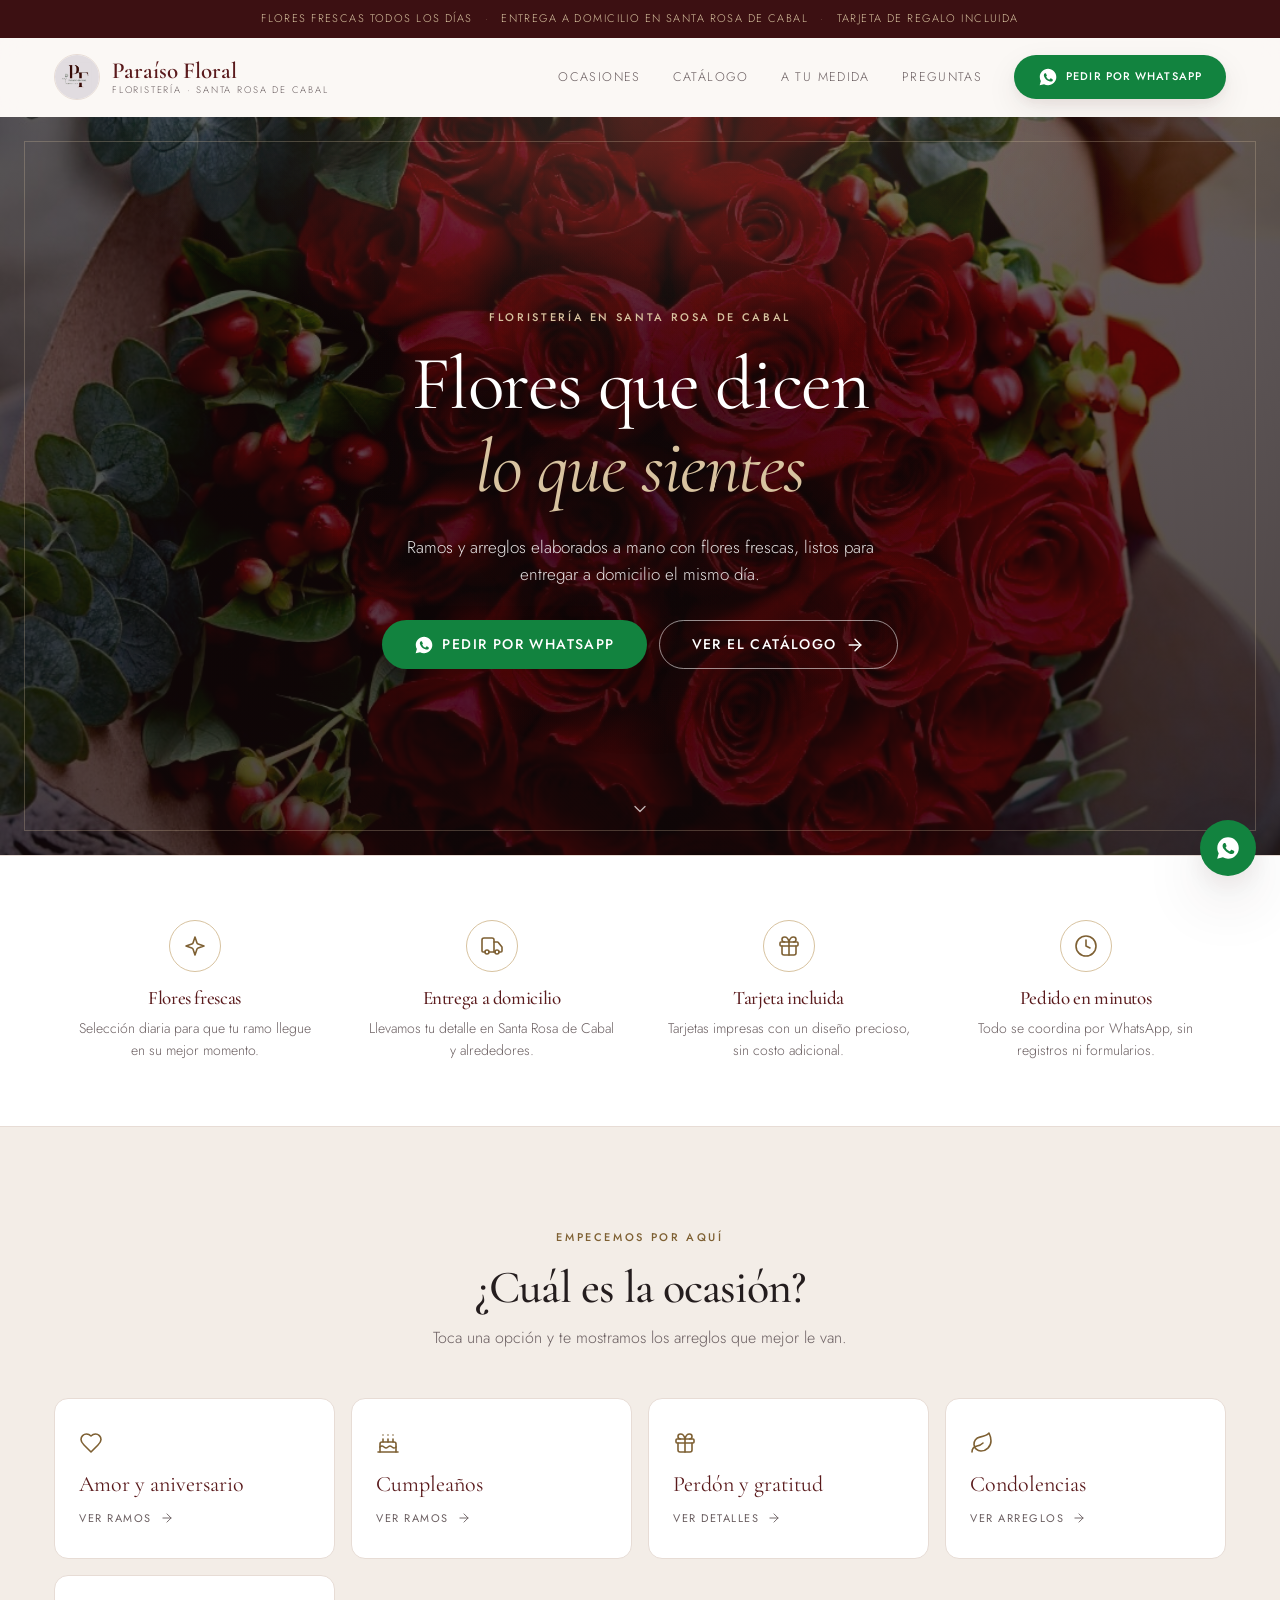
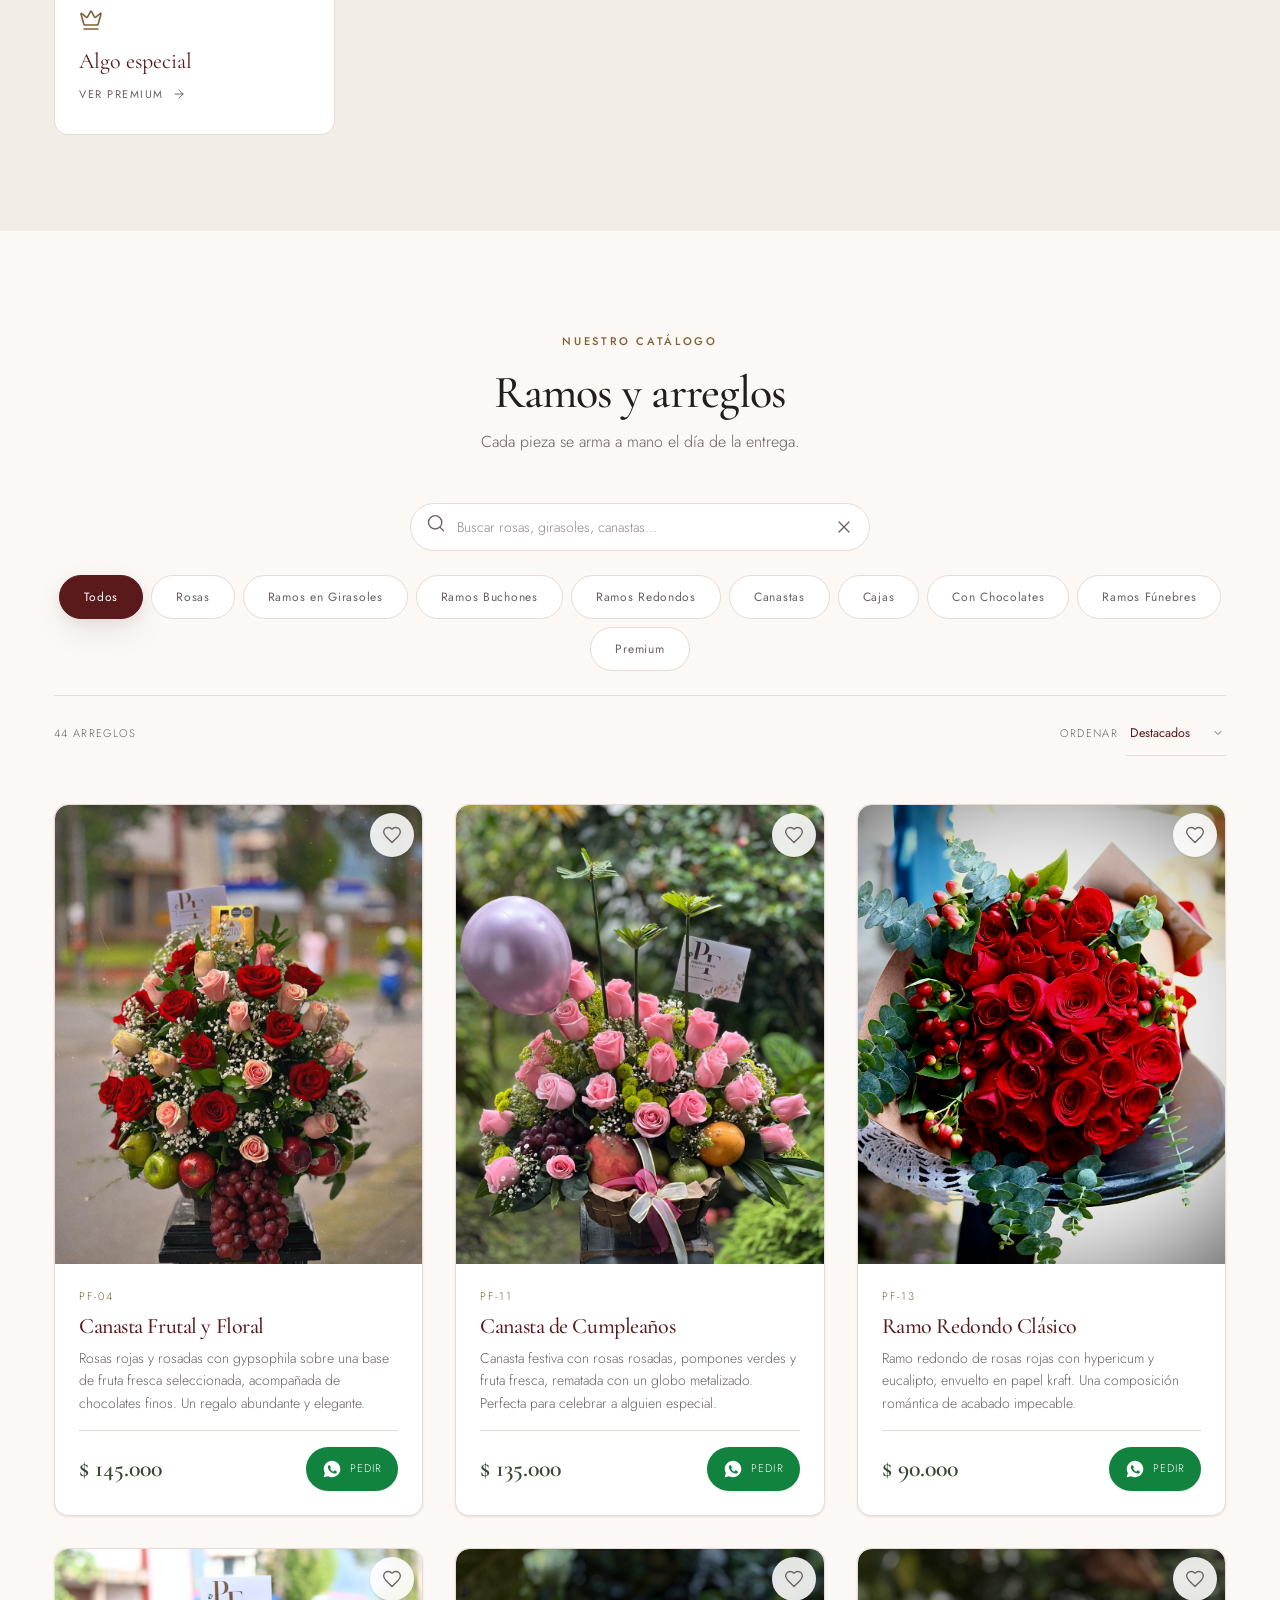
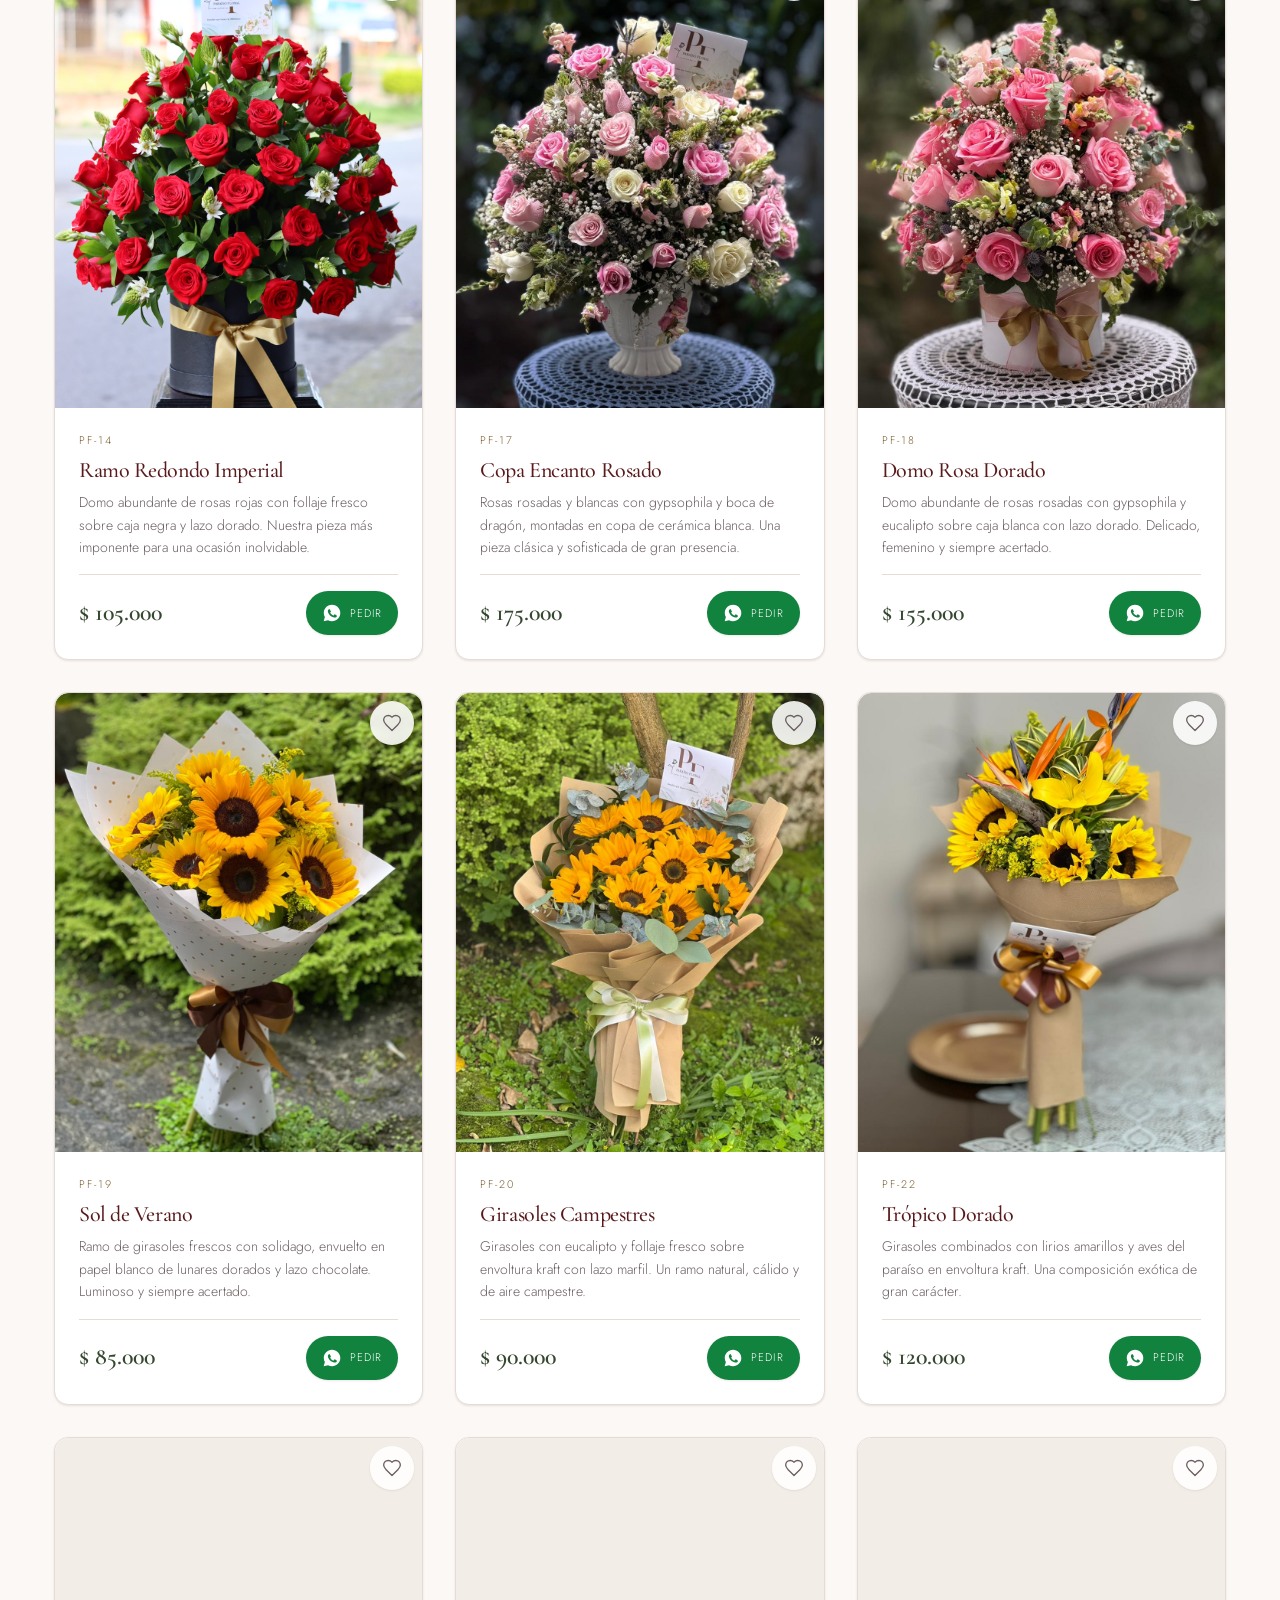
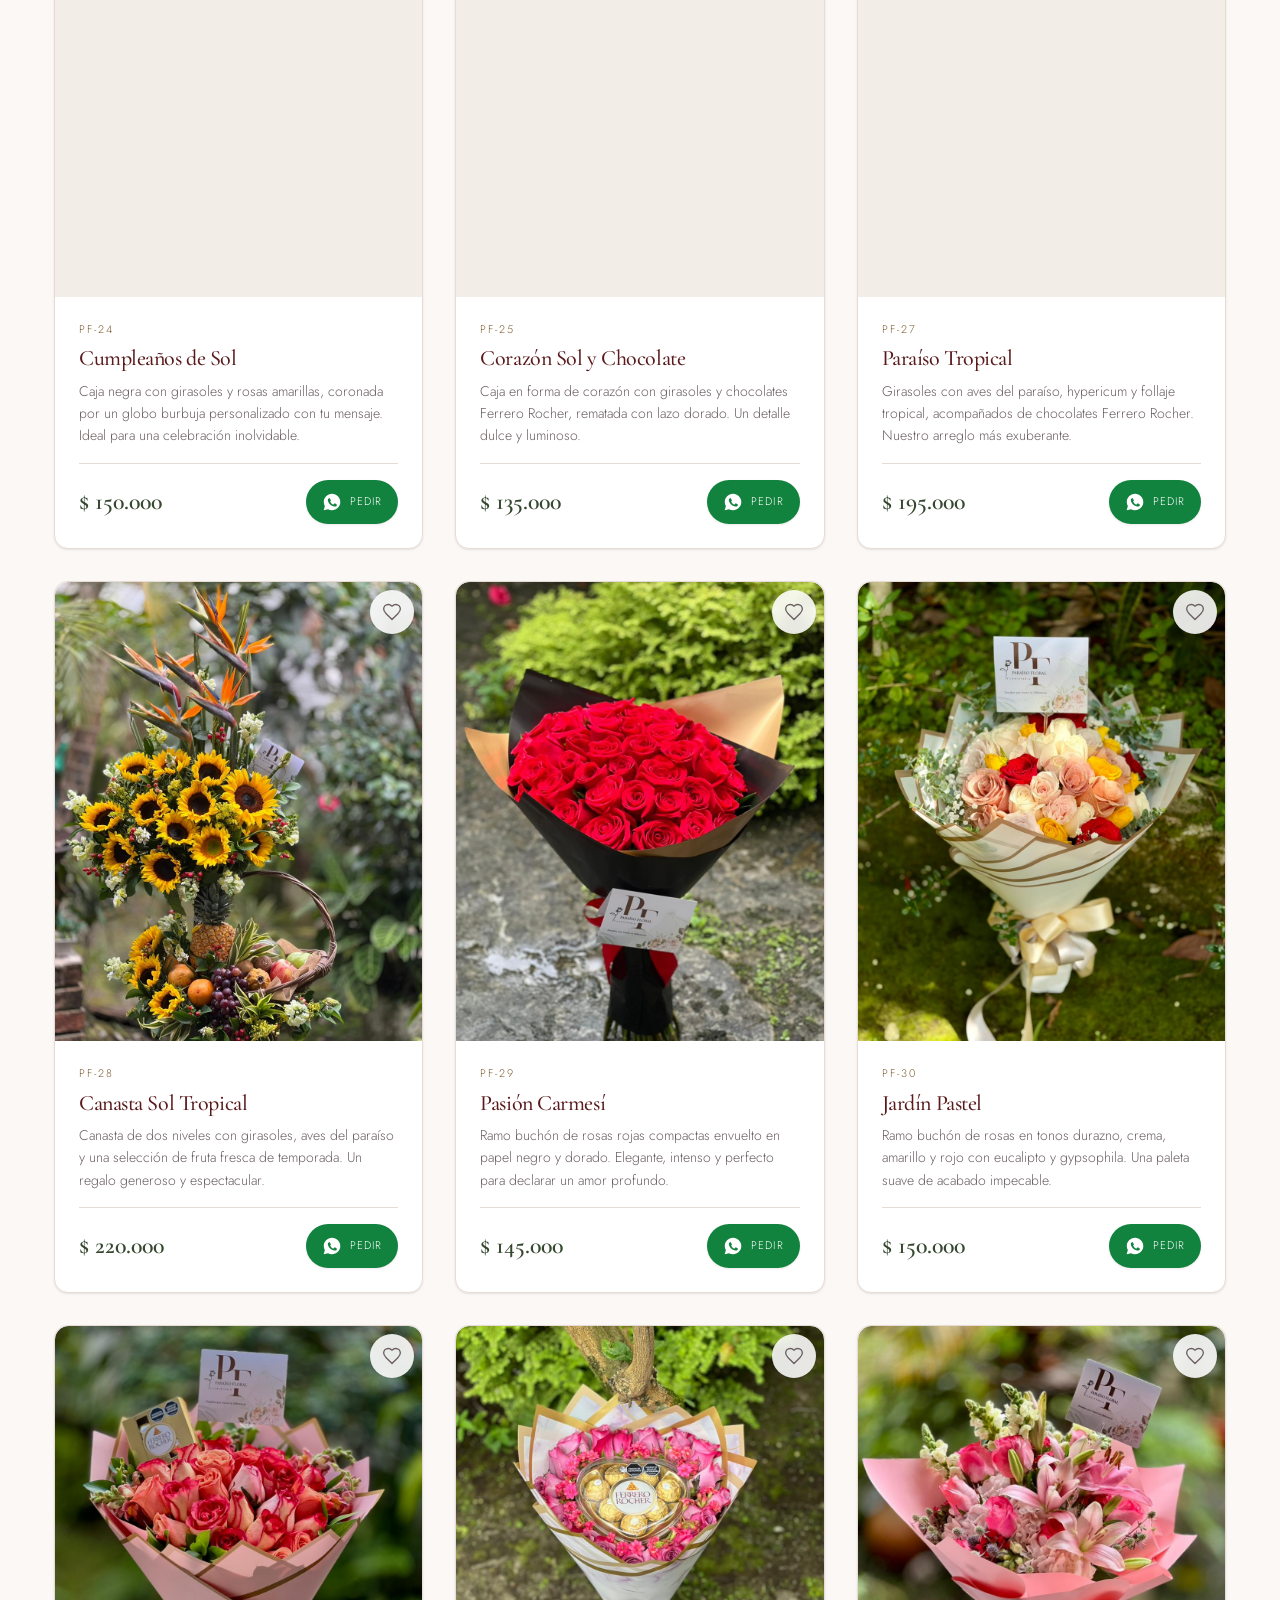
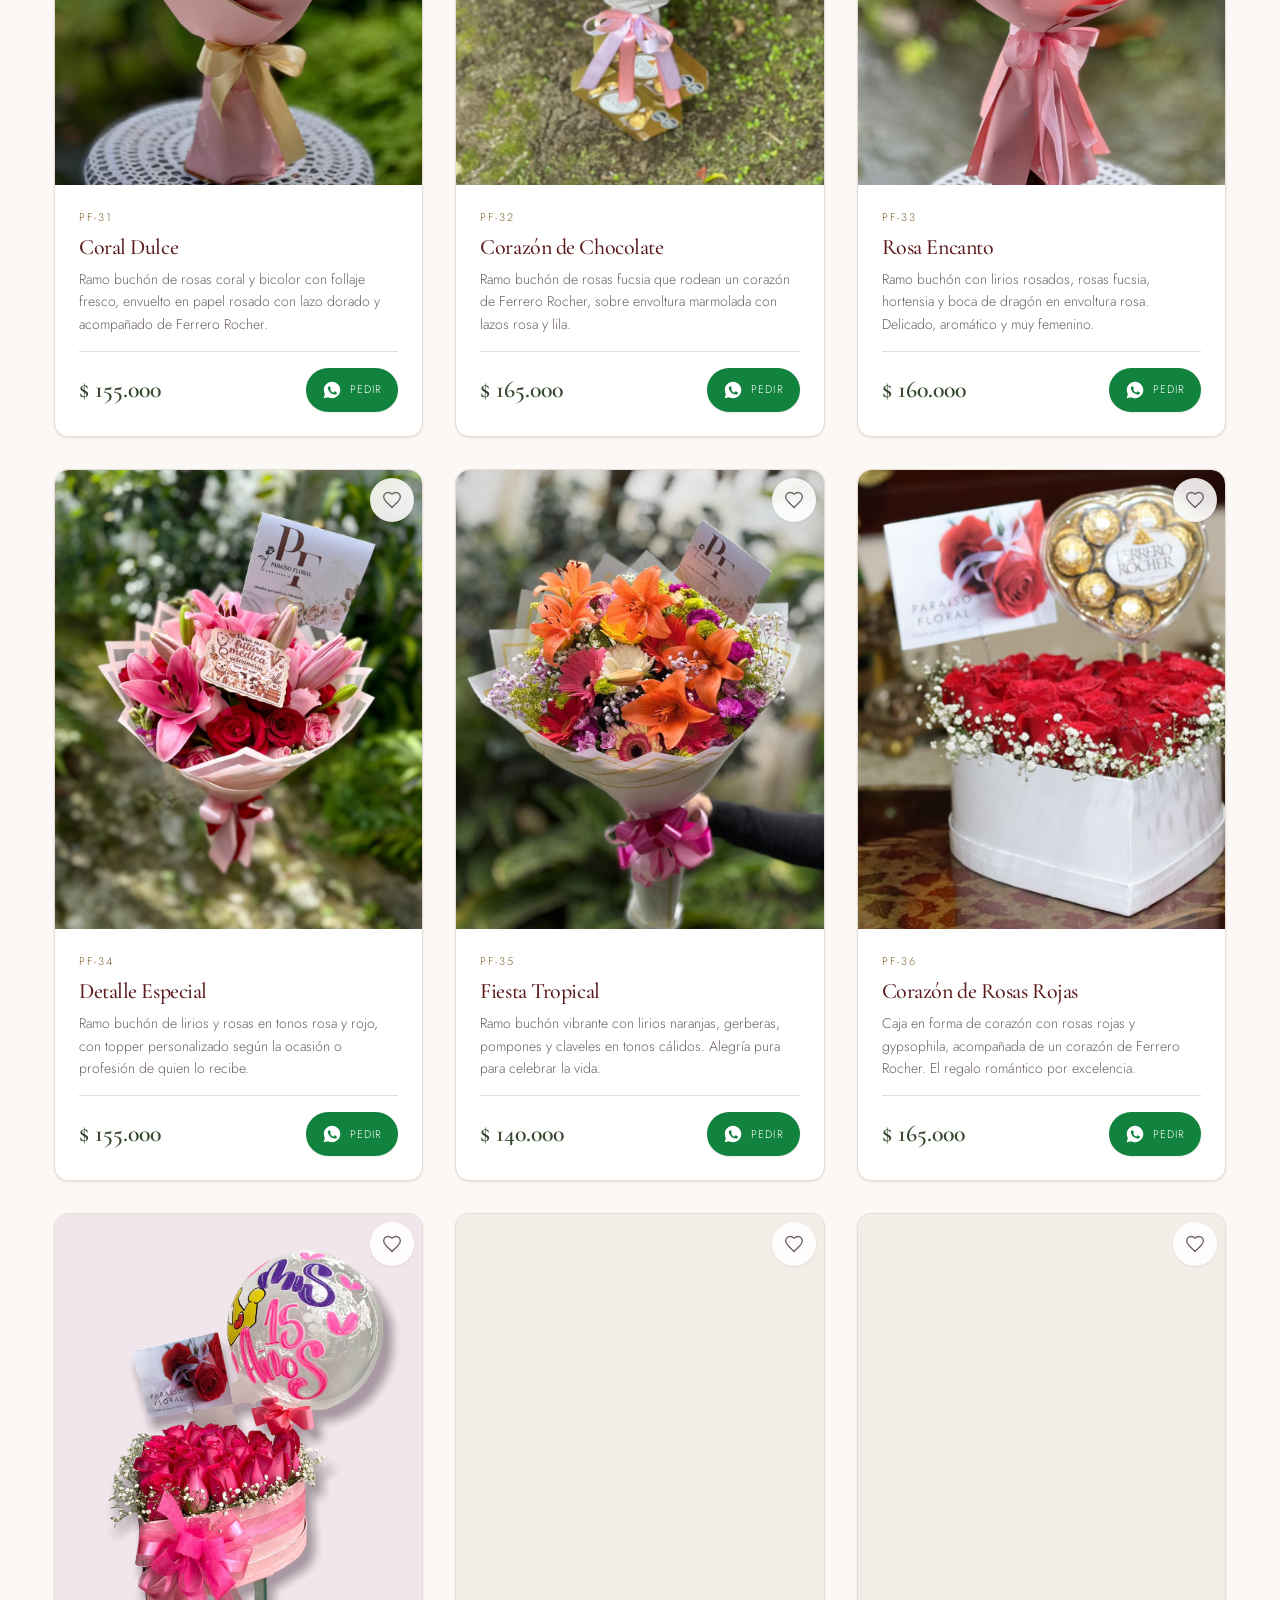
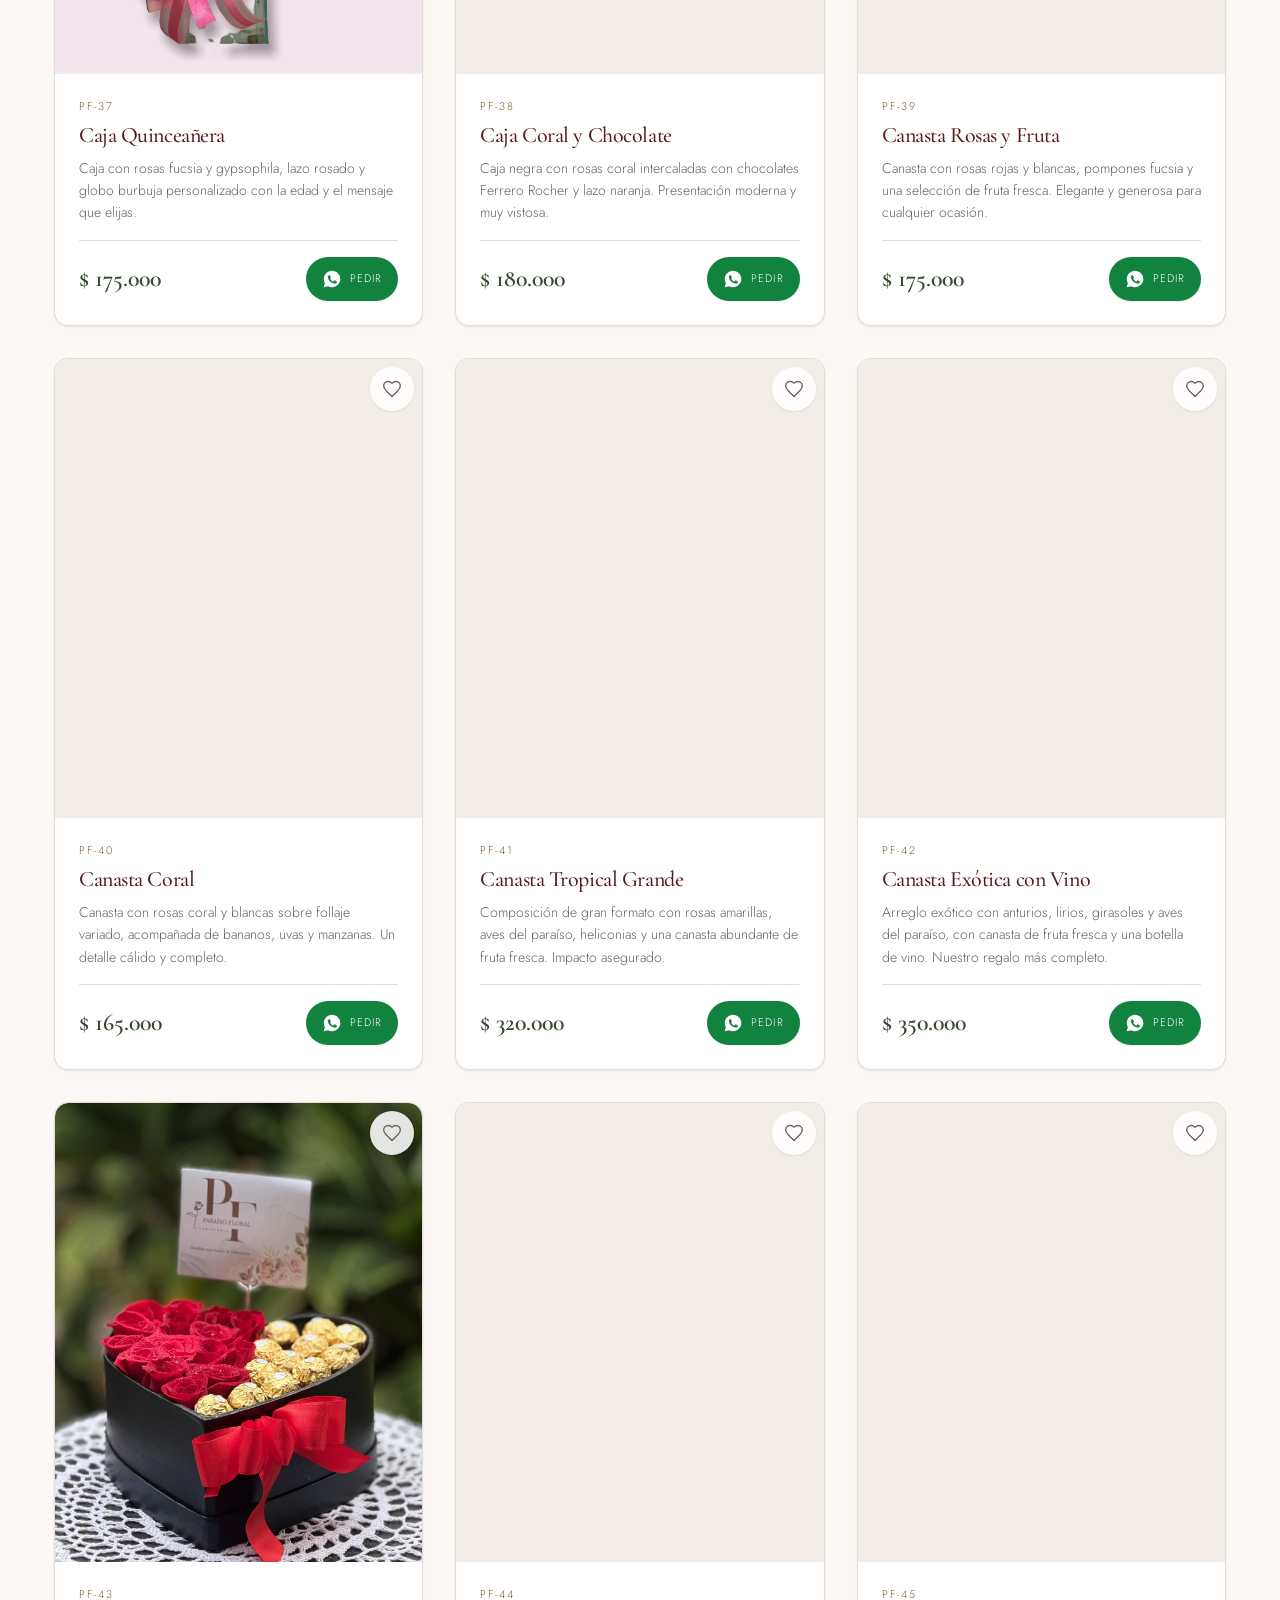
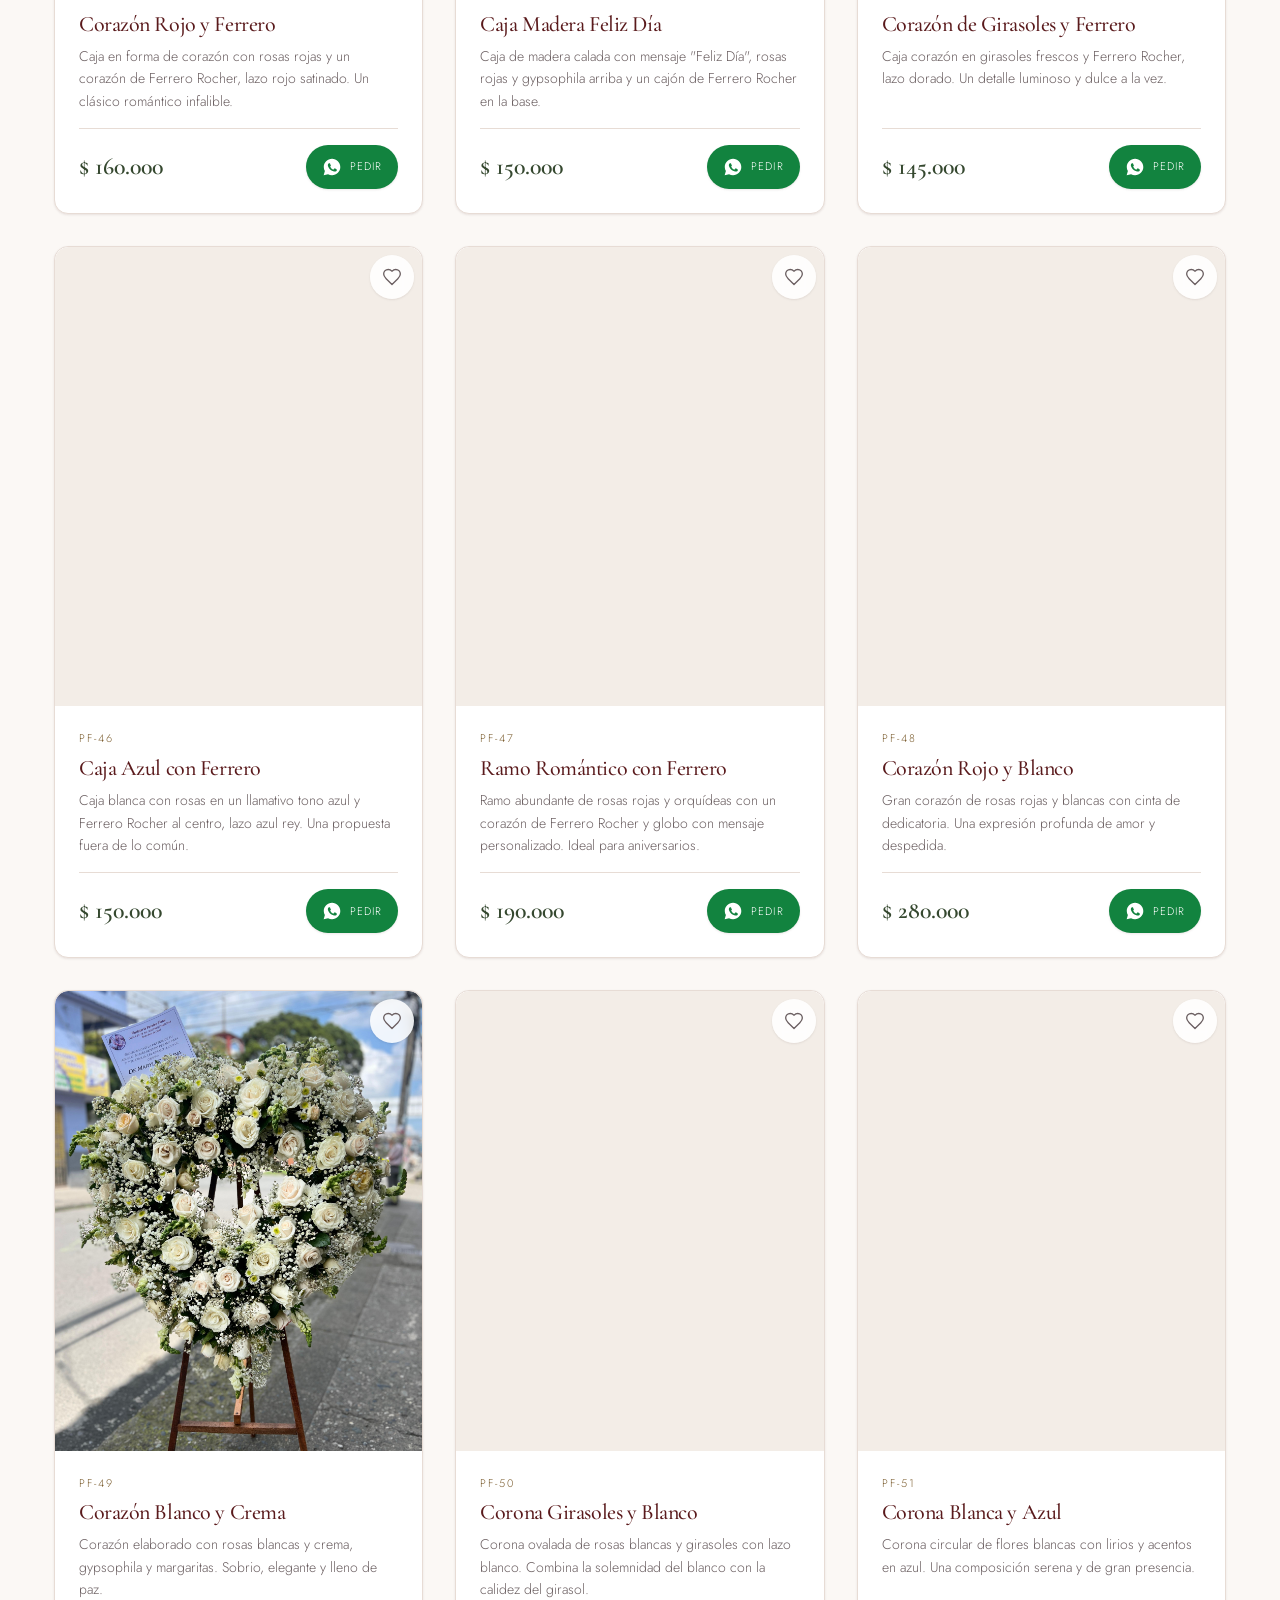
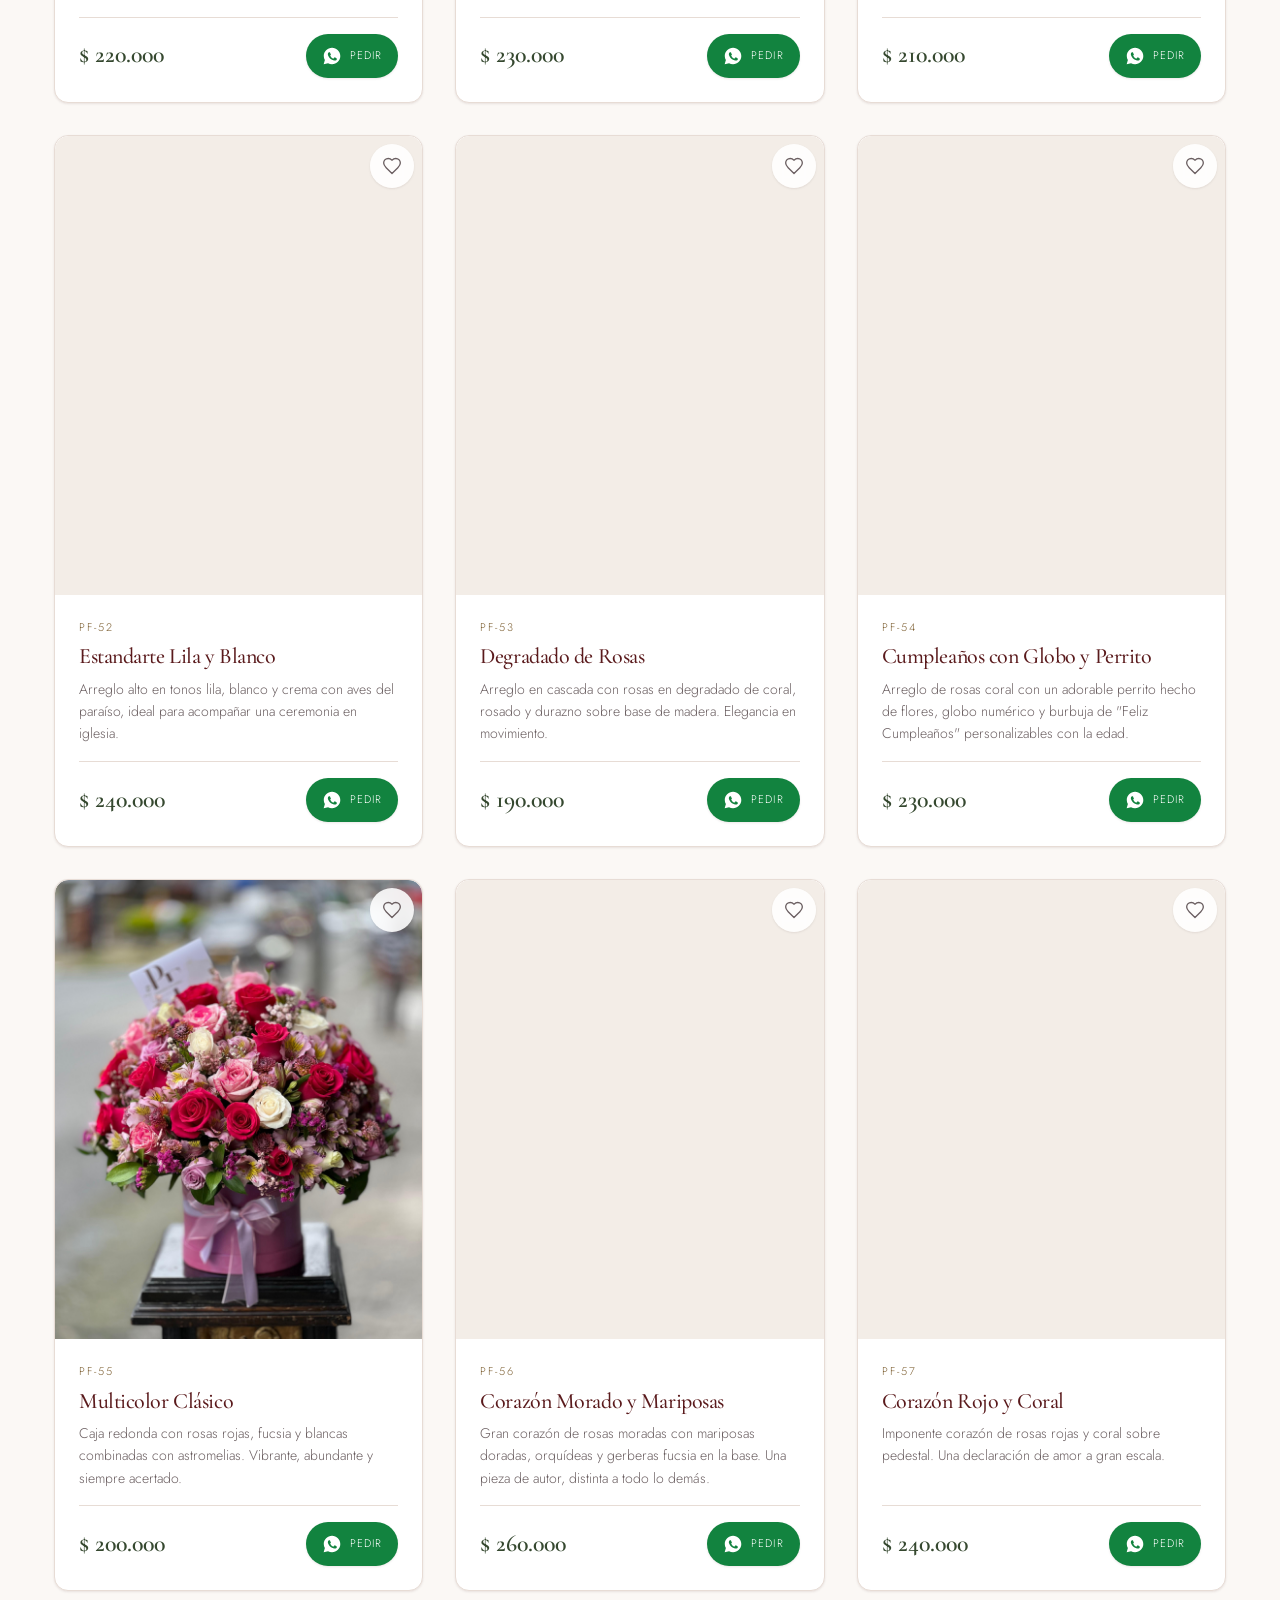
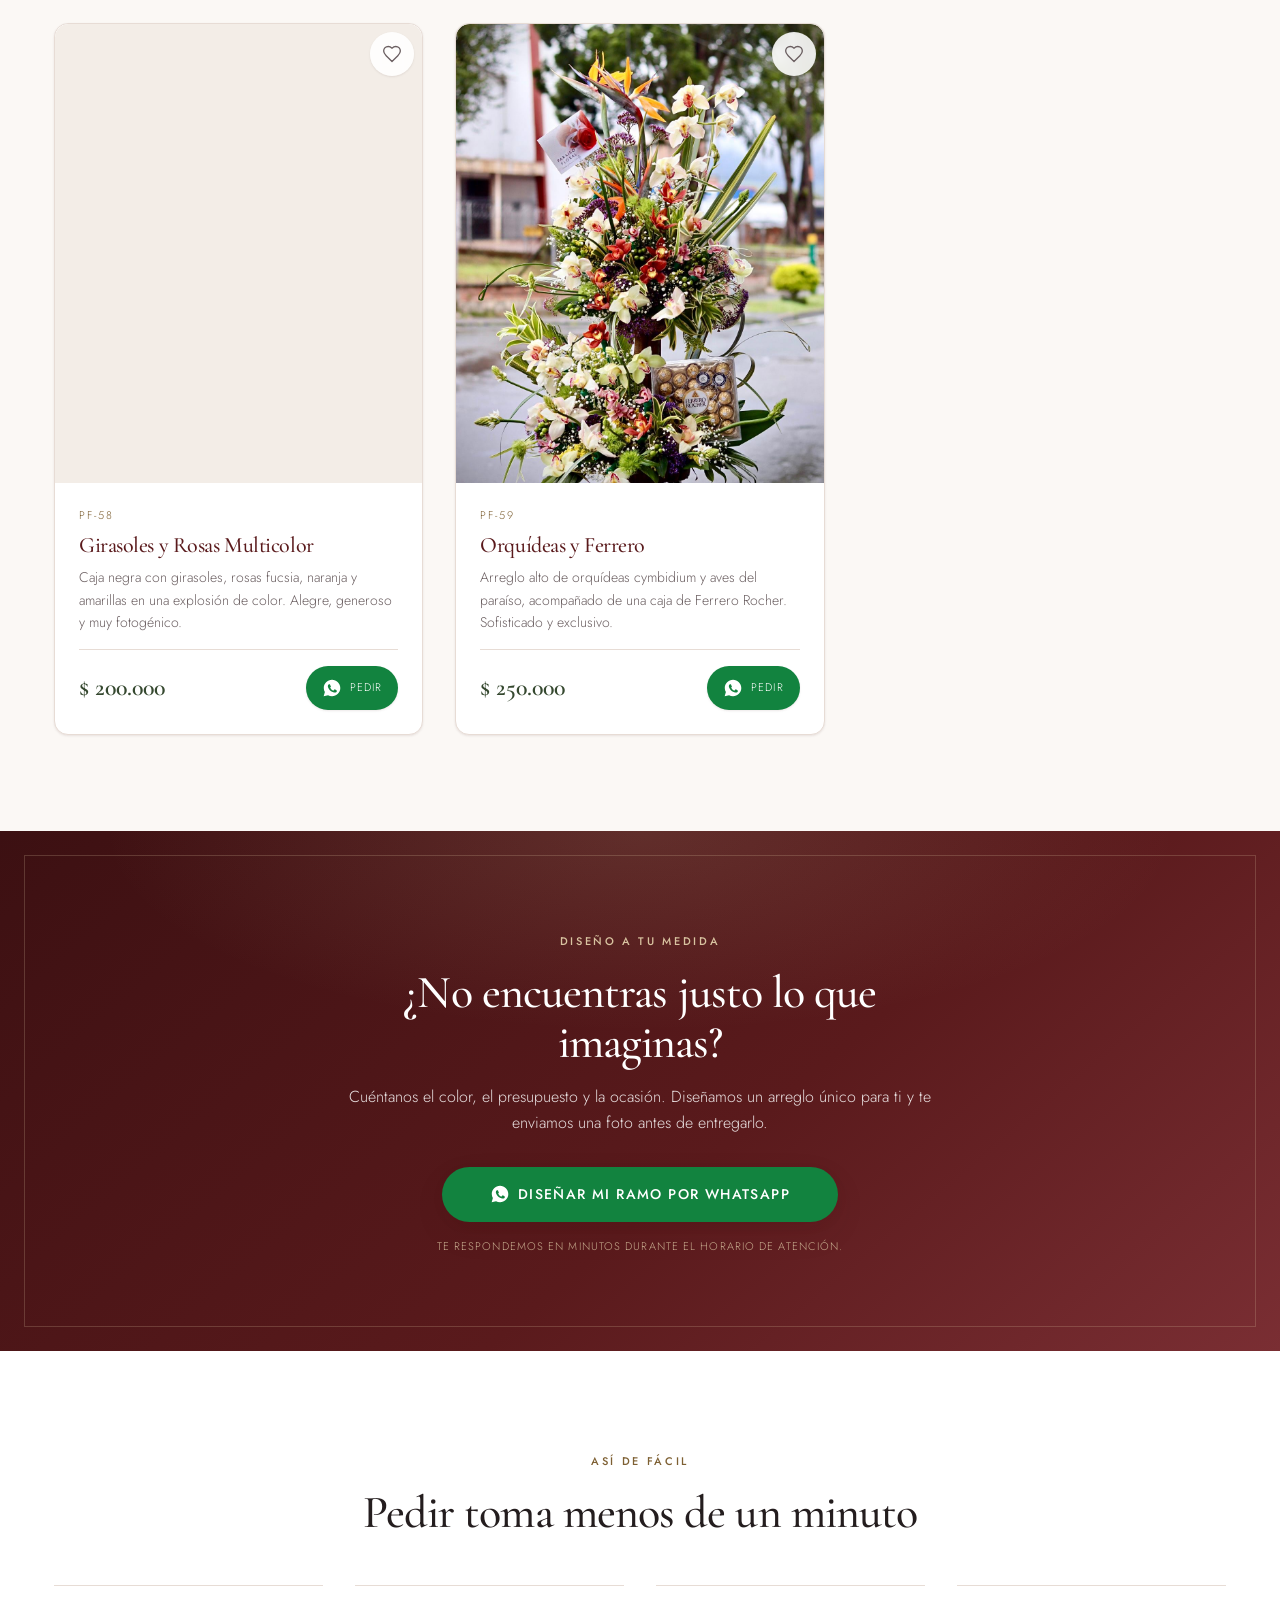
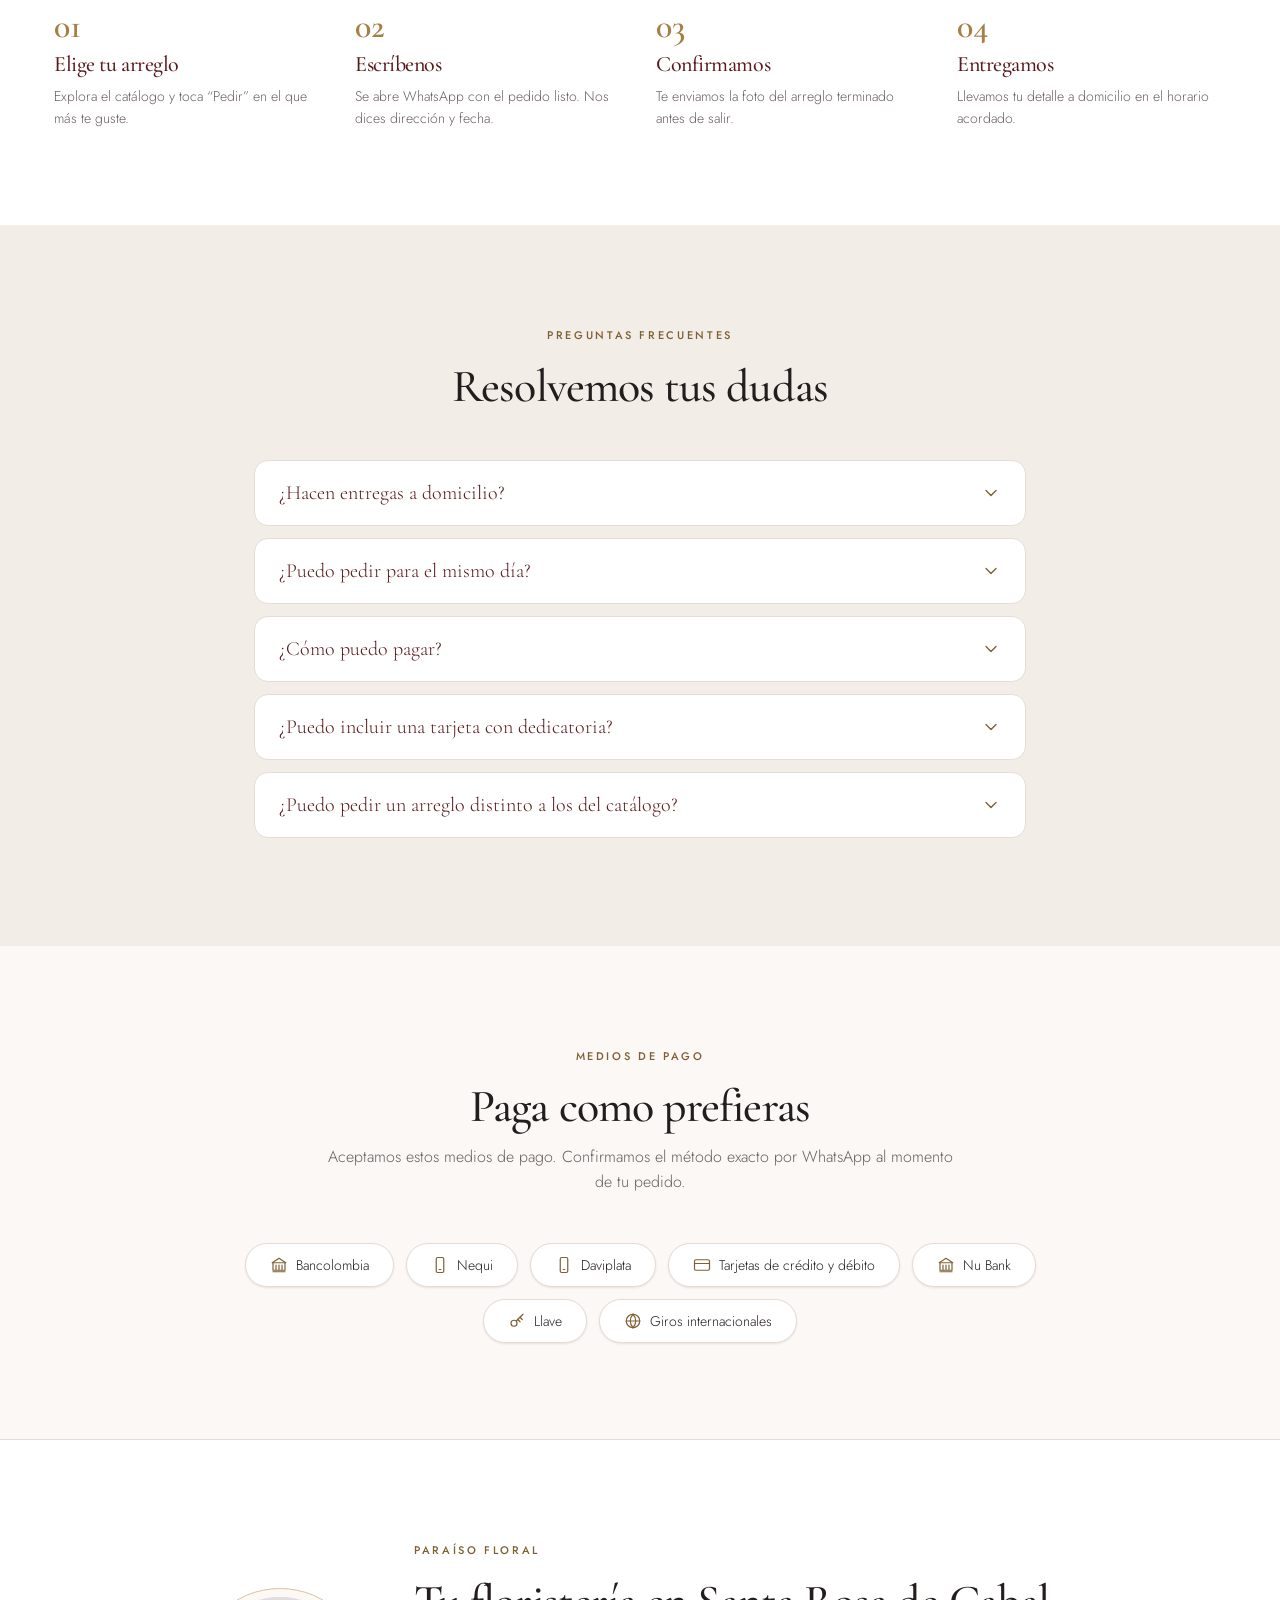
==== commit 24176228: "Mejora los mensajes de WhatsApp y muestra los pagos en cada ficha El mensaje de pedido ahora identif" ====
--- a/index.html
+++ b/index.html
@@ -396,6 +396,20 @@
         <li><svg class="ico" aria-hidden="true"><use href="#i-check"/></svg> Tarjeta impresa con diseño especial y tu dedicatoria</li>
         <li><svg class="ico" aria-hidden="true"><use href="#i-check"/></svg> Entrega a domicilio coordinada por WhatsApp</li>
       </ul>
+      <div class="modal-pay">
+        <span class="modal-pay-title">
+          <svg class="ico" aria-hidden="true"><use href="#i-card"/></svg> Medios de pago
+        </span>
+        <ul class="modal-pay-list">
+          <li>Bancolombia</li>
+          <li>Nequi</li>
+          <li>Daviplata</li>
+          <li>Tarjetas débito y crédito</li>
+          <li>Nu Bank</li>
+          <li>Llave</li>
+          <li>Giros internacionales</li>
+        </ul>
+      </div>
       <a class="btn btn-wa btn-block" id="modalWa" href="#" target="_blank" rel="noopener">
         <svg class="ico ico-brand" aria-hidden="true"><use href="#i-whatsapp"/></svg>
         Pedir por WhatsApp
--- a/css/style.css
+++ b/css/style.css
@@ -833,6 +833,29 @@
 }
 .modal-includes .ico{ width:16px; height:16px; margin-top:5px; color:var(--gold-text); }
 .modal-info .btn{ margin-bottom:var(--s-2); }
+
+/* Medios de pago dentro de la ficha */
+.modal-pay{
+  margin-bottom:var(--s-5);
+  padding-top:var(--s-4);
+  border-top:1px solid var(--border);
+}
+.modal-pay-title{
+  display:flex; align-items:center; gap:var(--s-2);
+  margin-bottom:var(--s-3);
+  font-size:var(--fs-6); letter-spacing:.16em; text-transform:uppercase;
+  color:var(--gold-text);
+}
+.modal-pay-title .ico{ width:16px; height:16px; }
+.modal-pay-list{ display:flex; flex-wrap:wrap; gap:6px; }
+.modal-pay-list li{
+  padding:5px 12px;
+  font-size:.75rem;
+  color:var(--muted);
+  background:var(--surface-2);
+  border:1px solid var(--border);
+  border-radius:var(--r-pill);
+}
 
 /* ── 17. FLOTANTE Y BARRA MÓVIL ────────────────────────── */
 .fab{
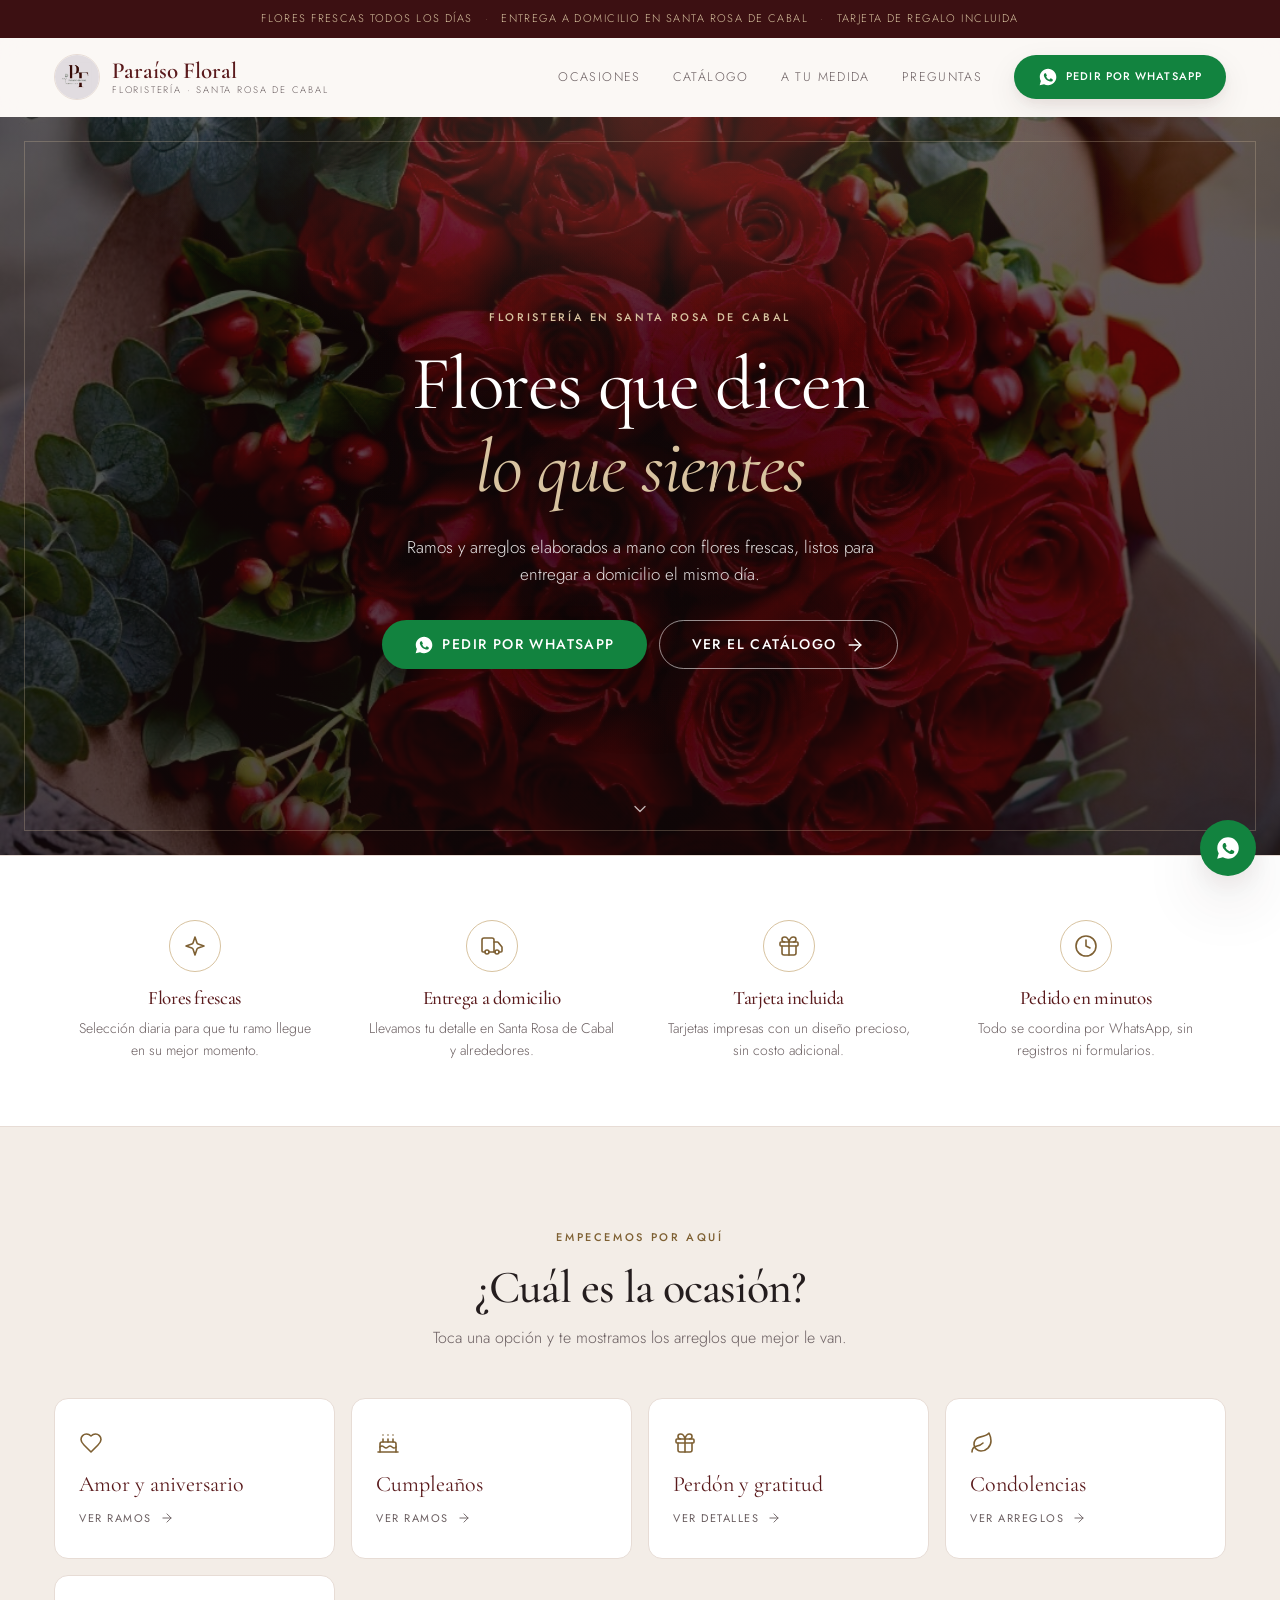
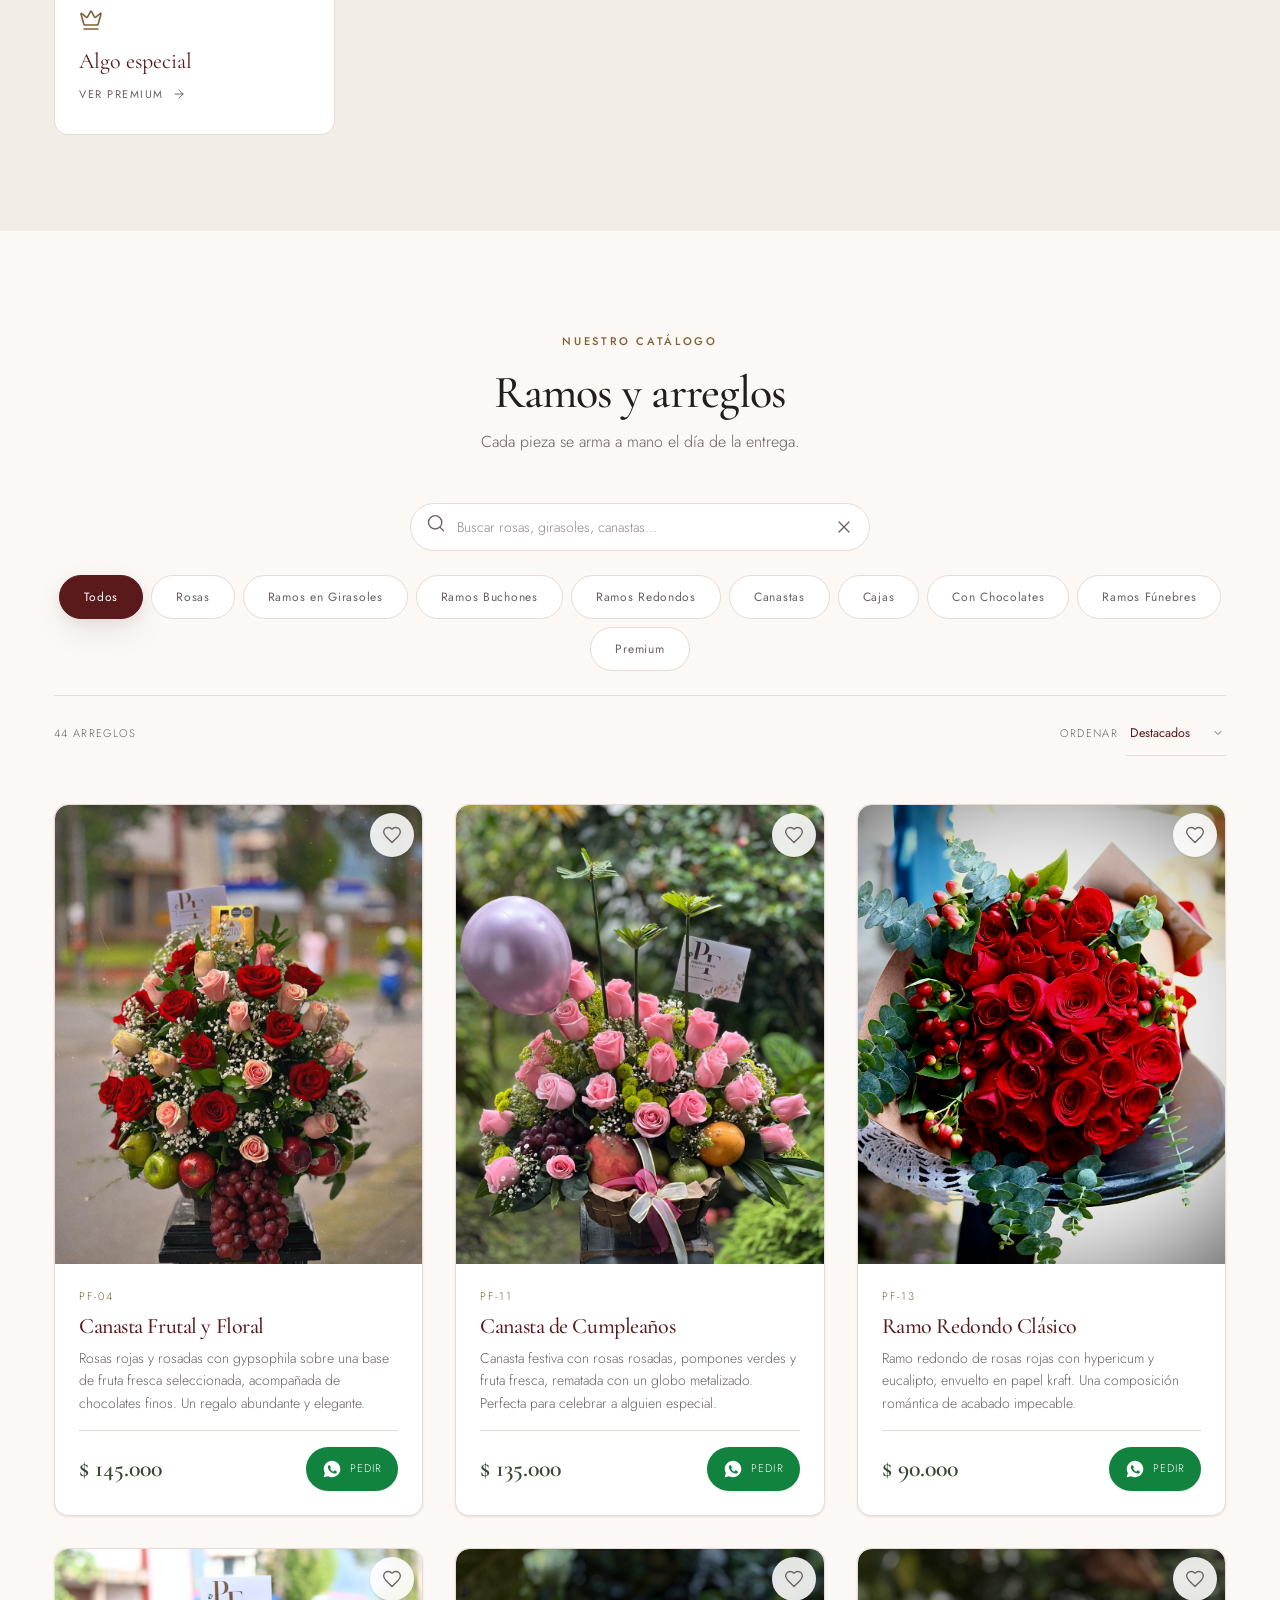
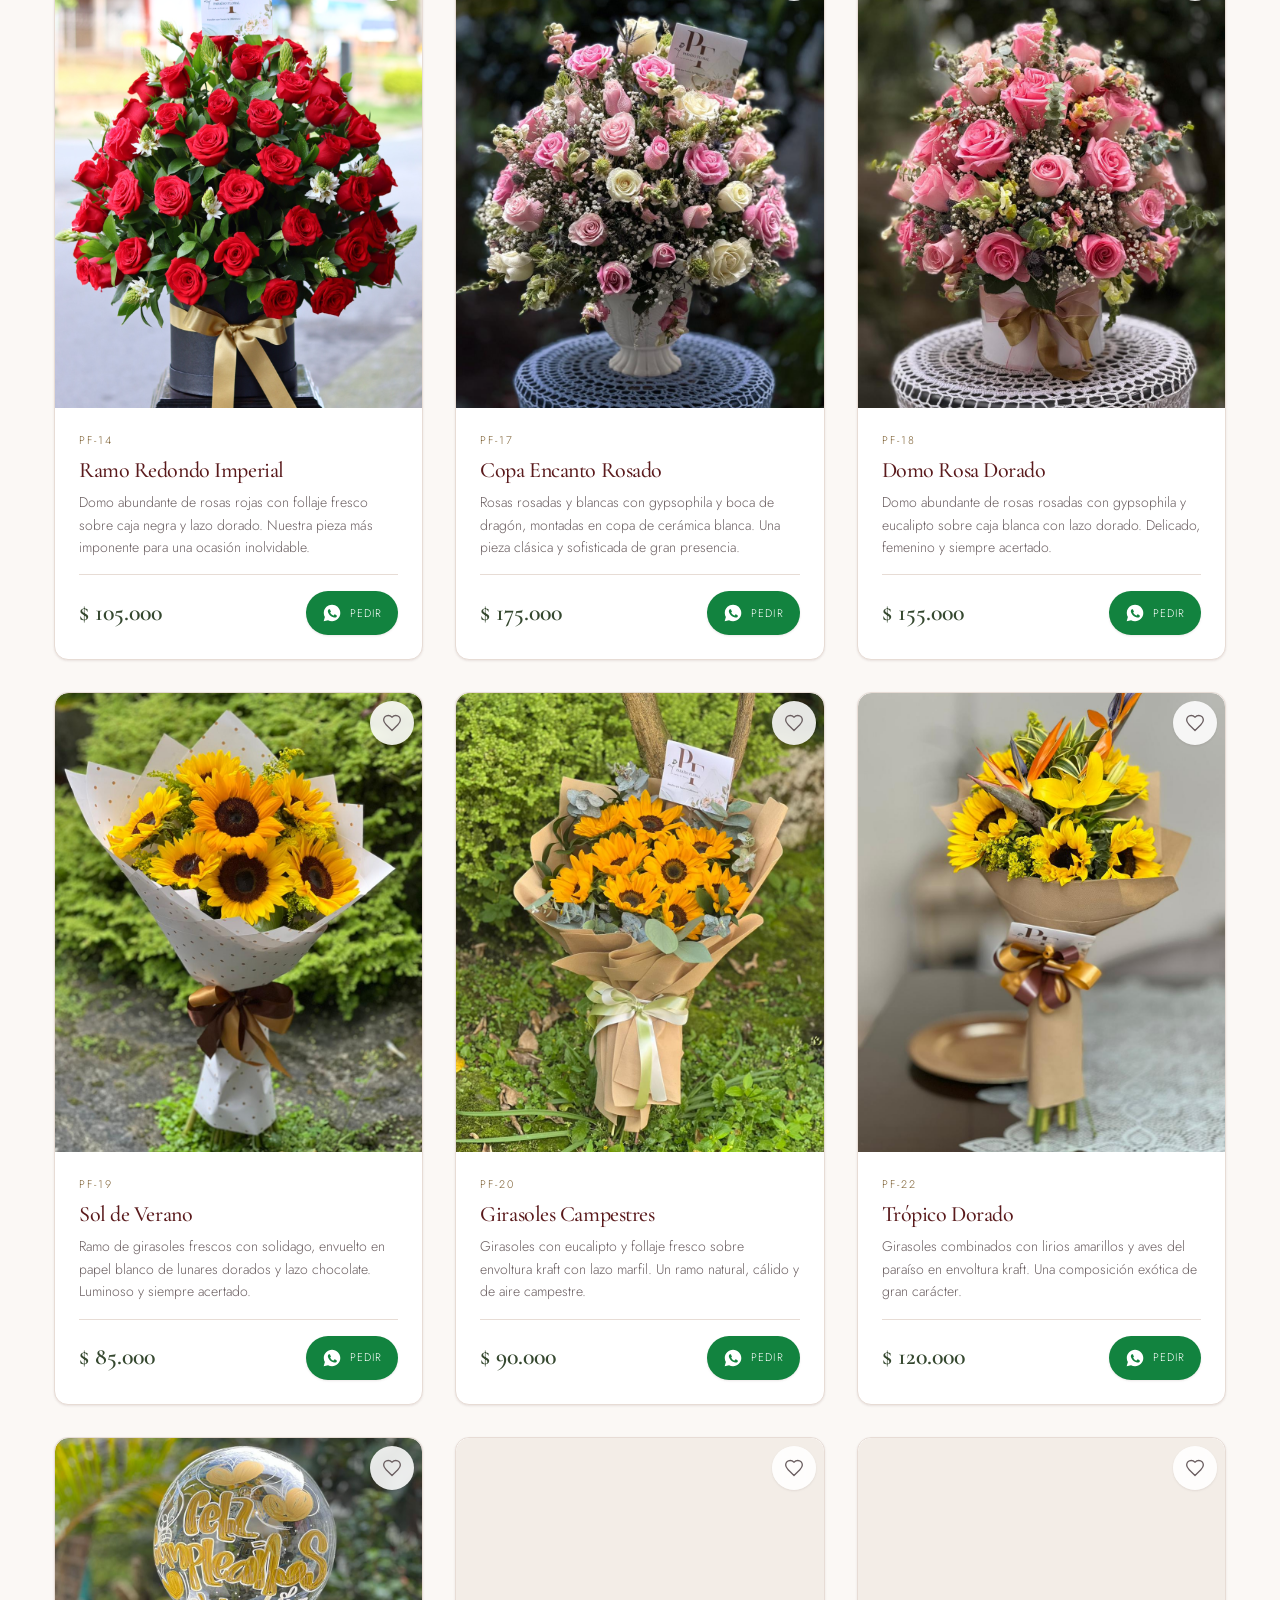
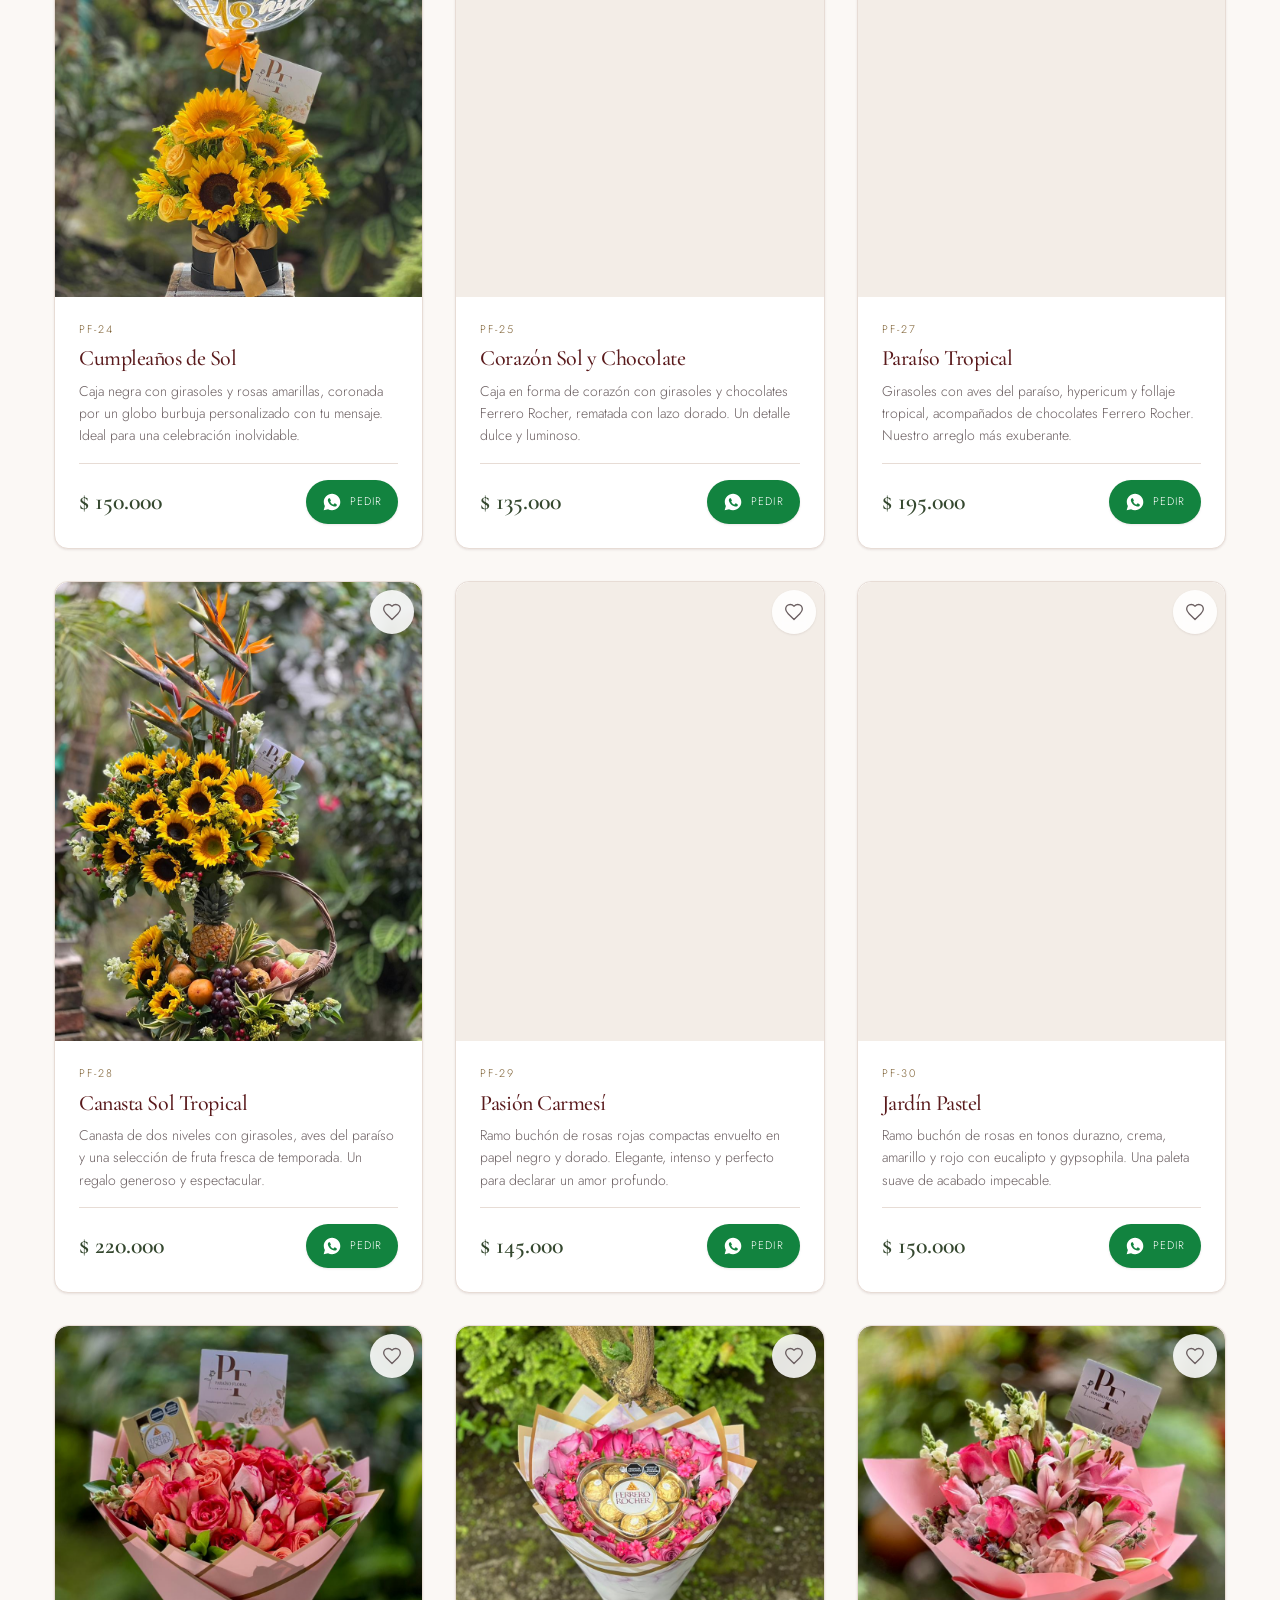
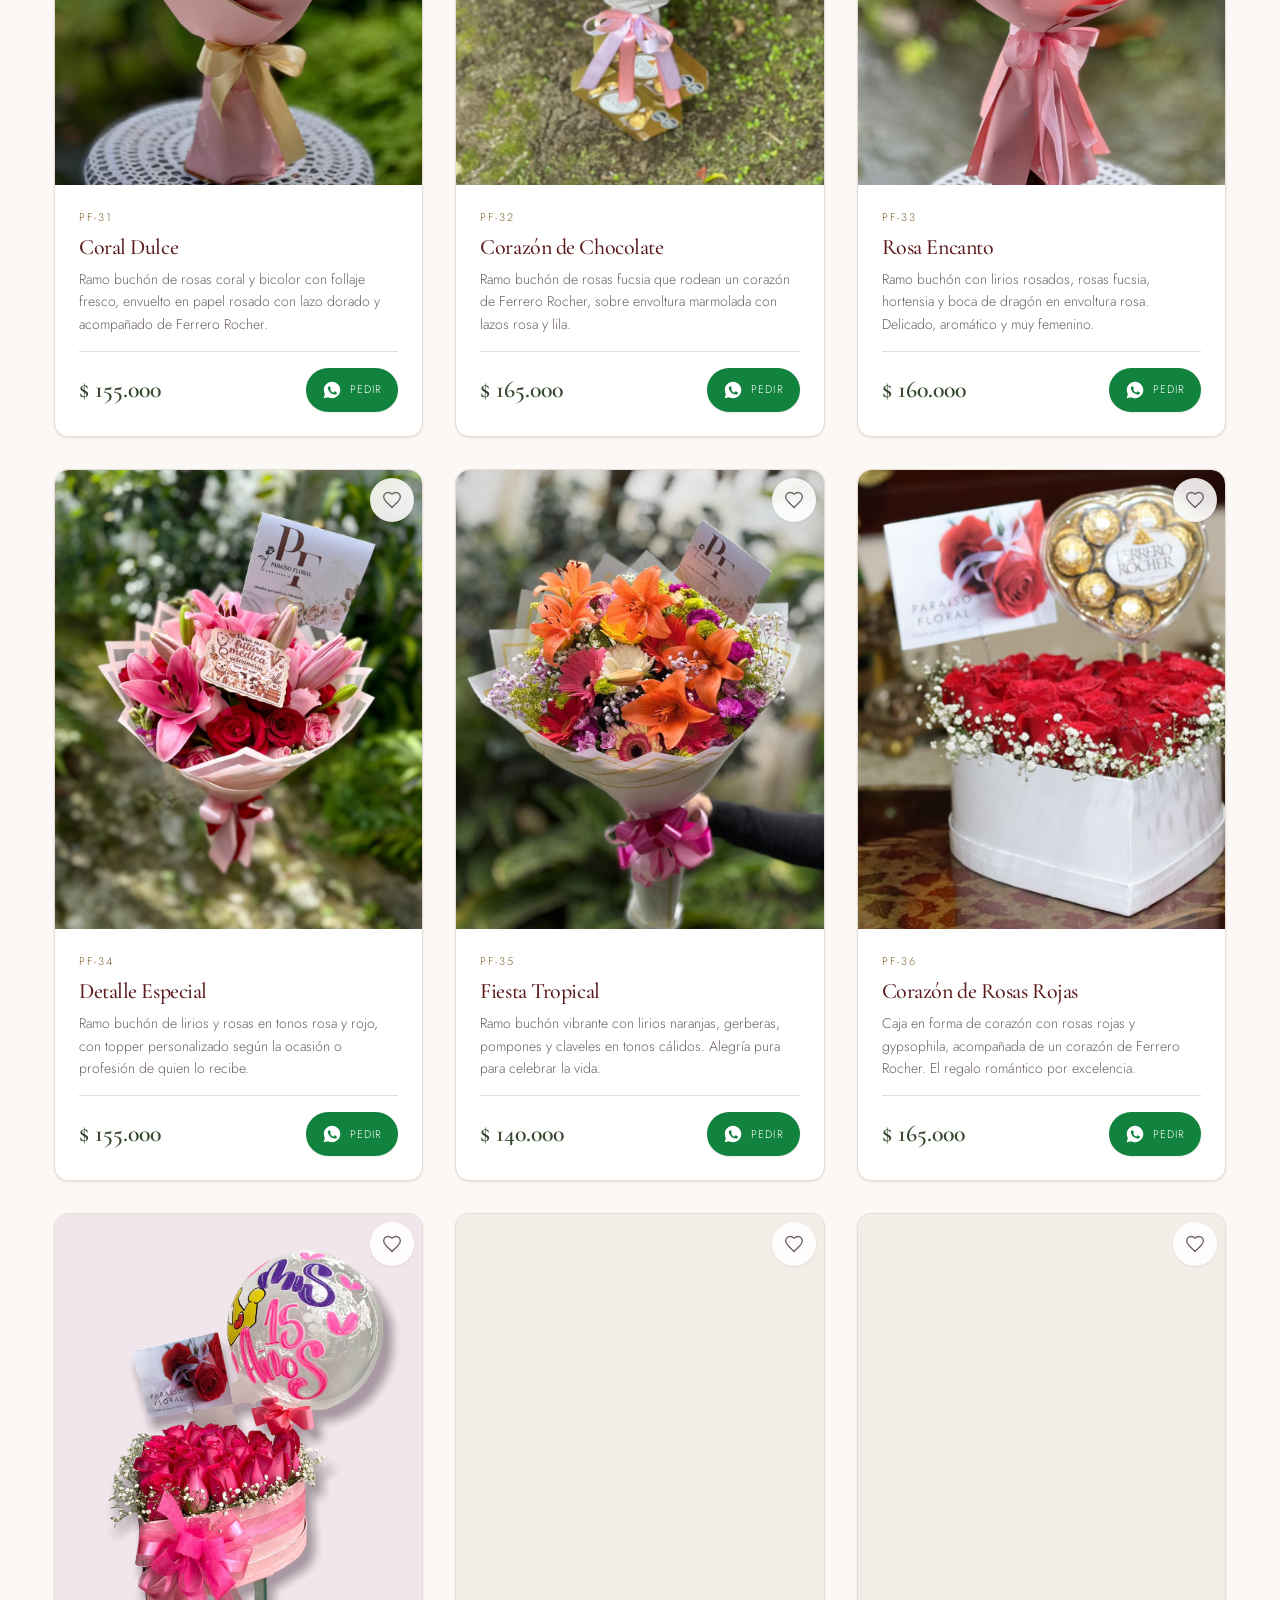
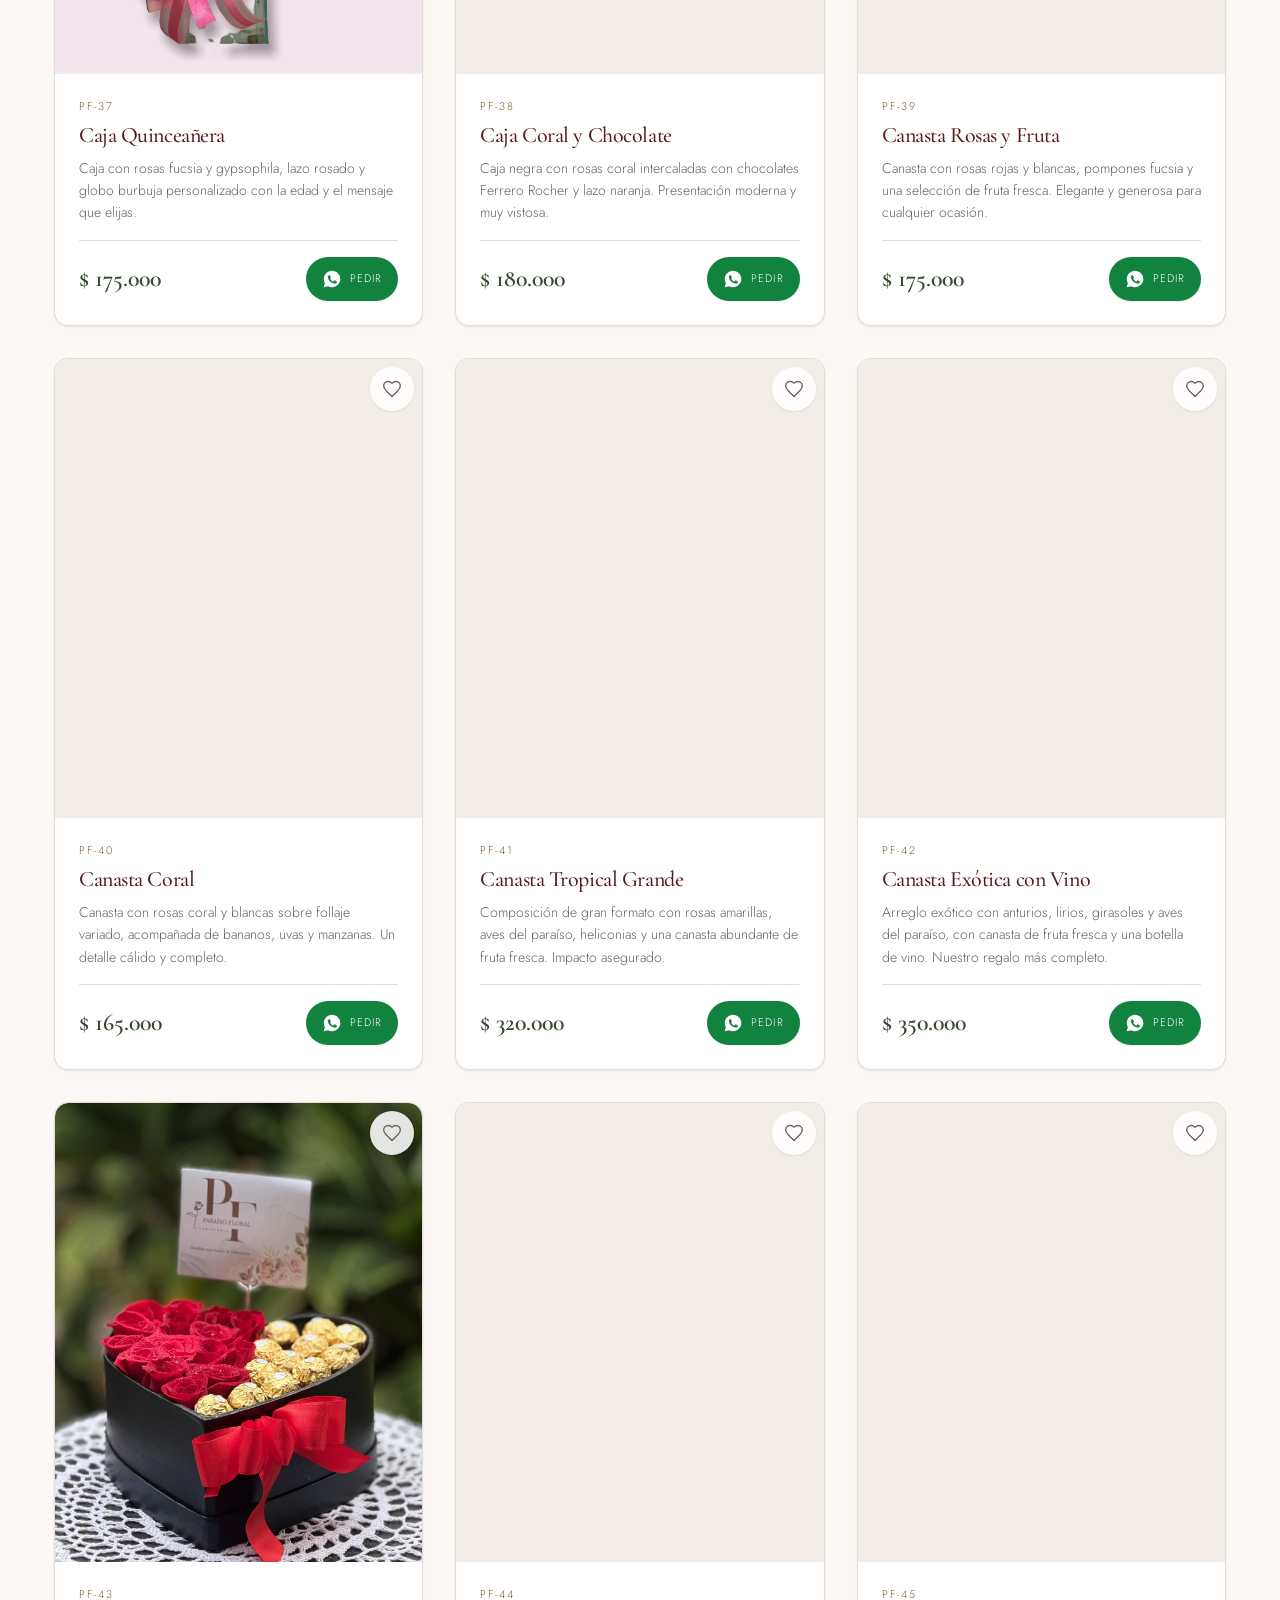
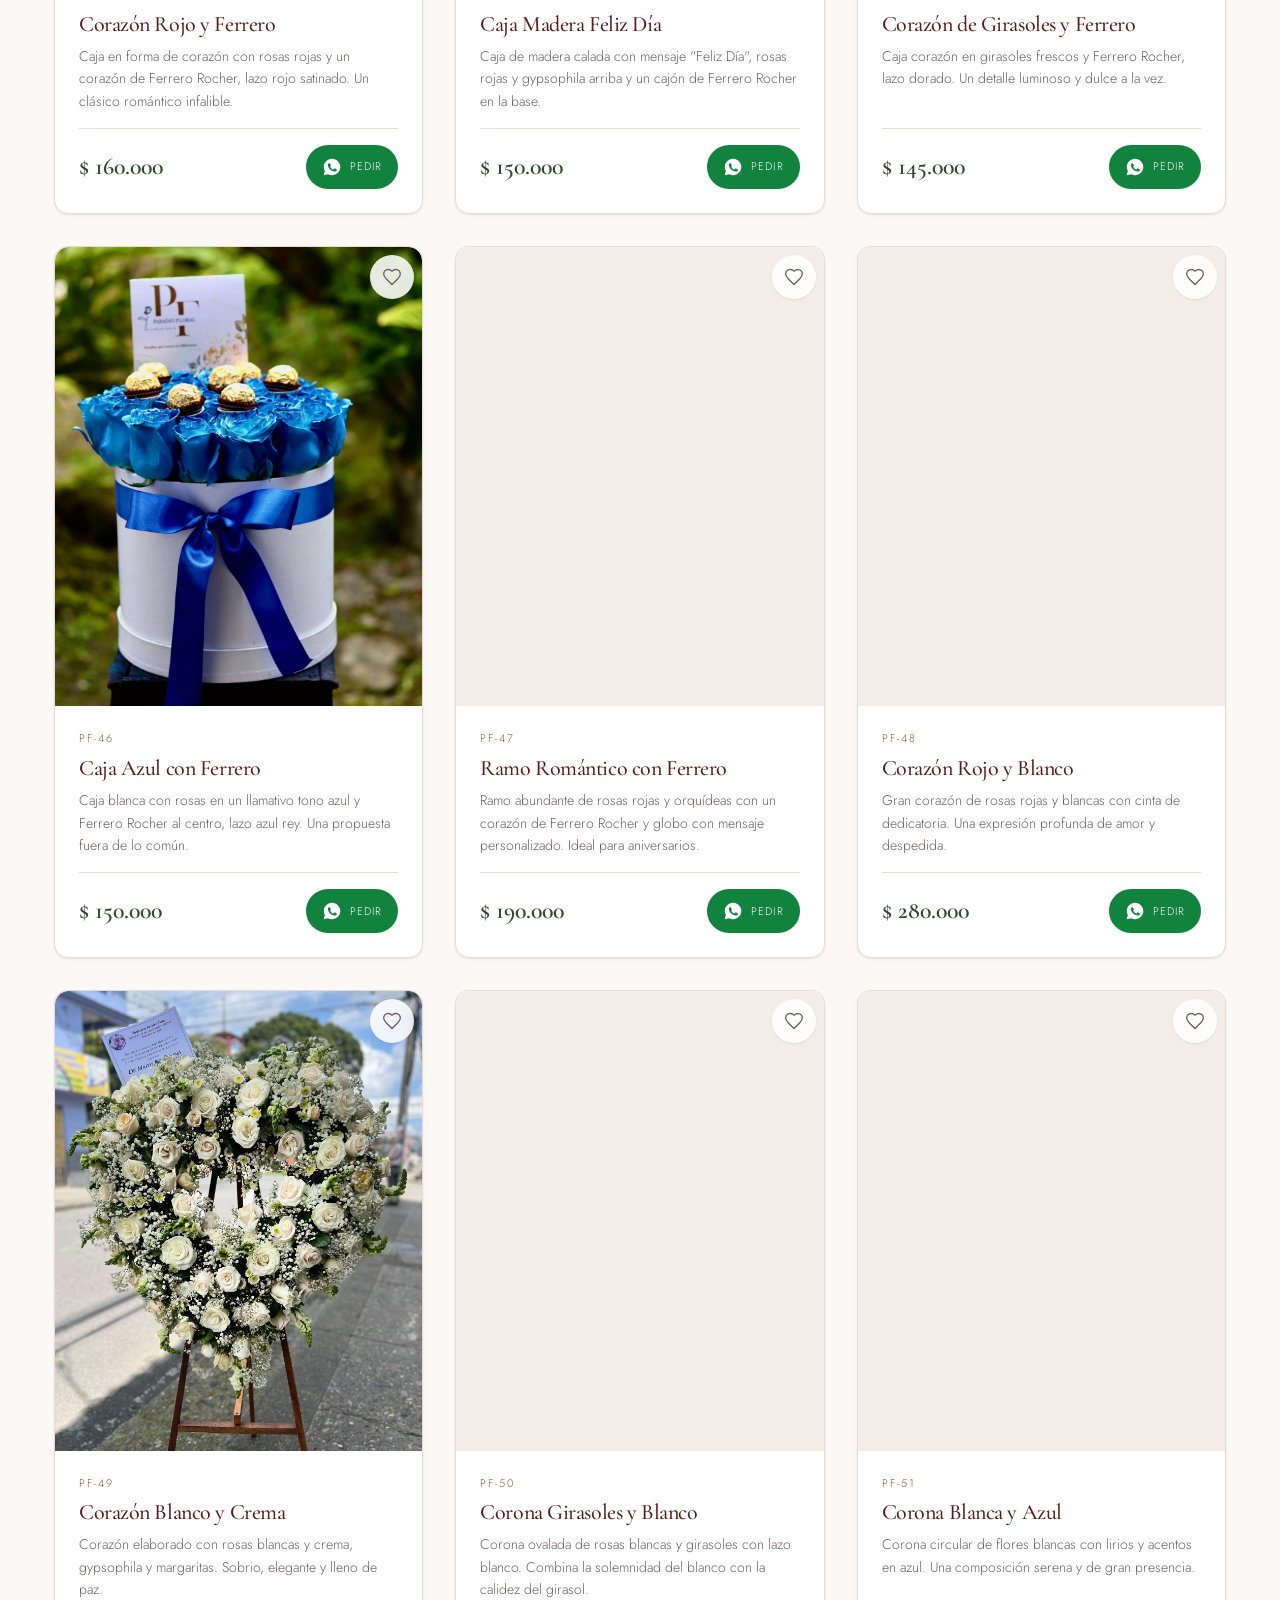
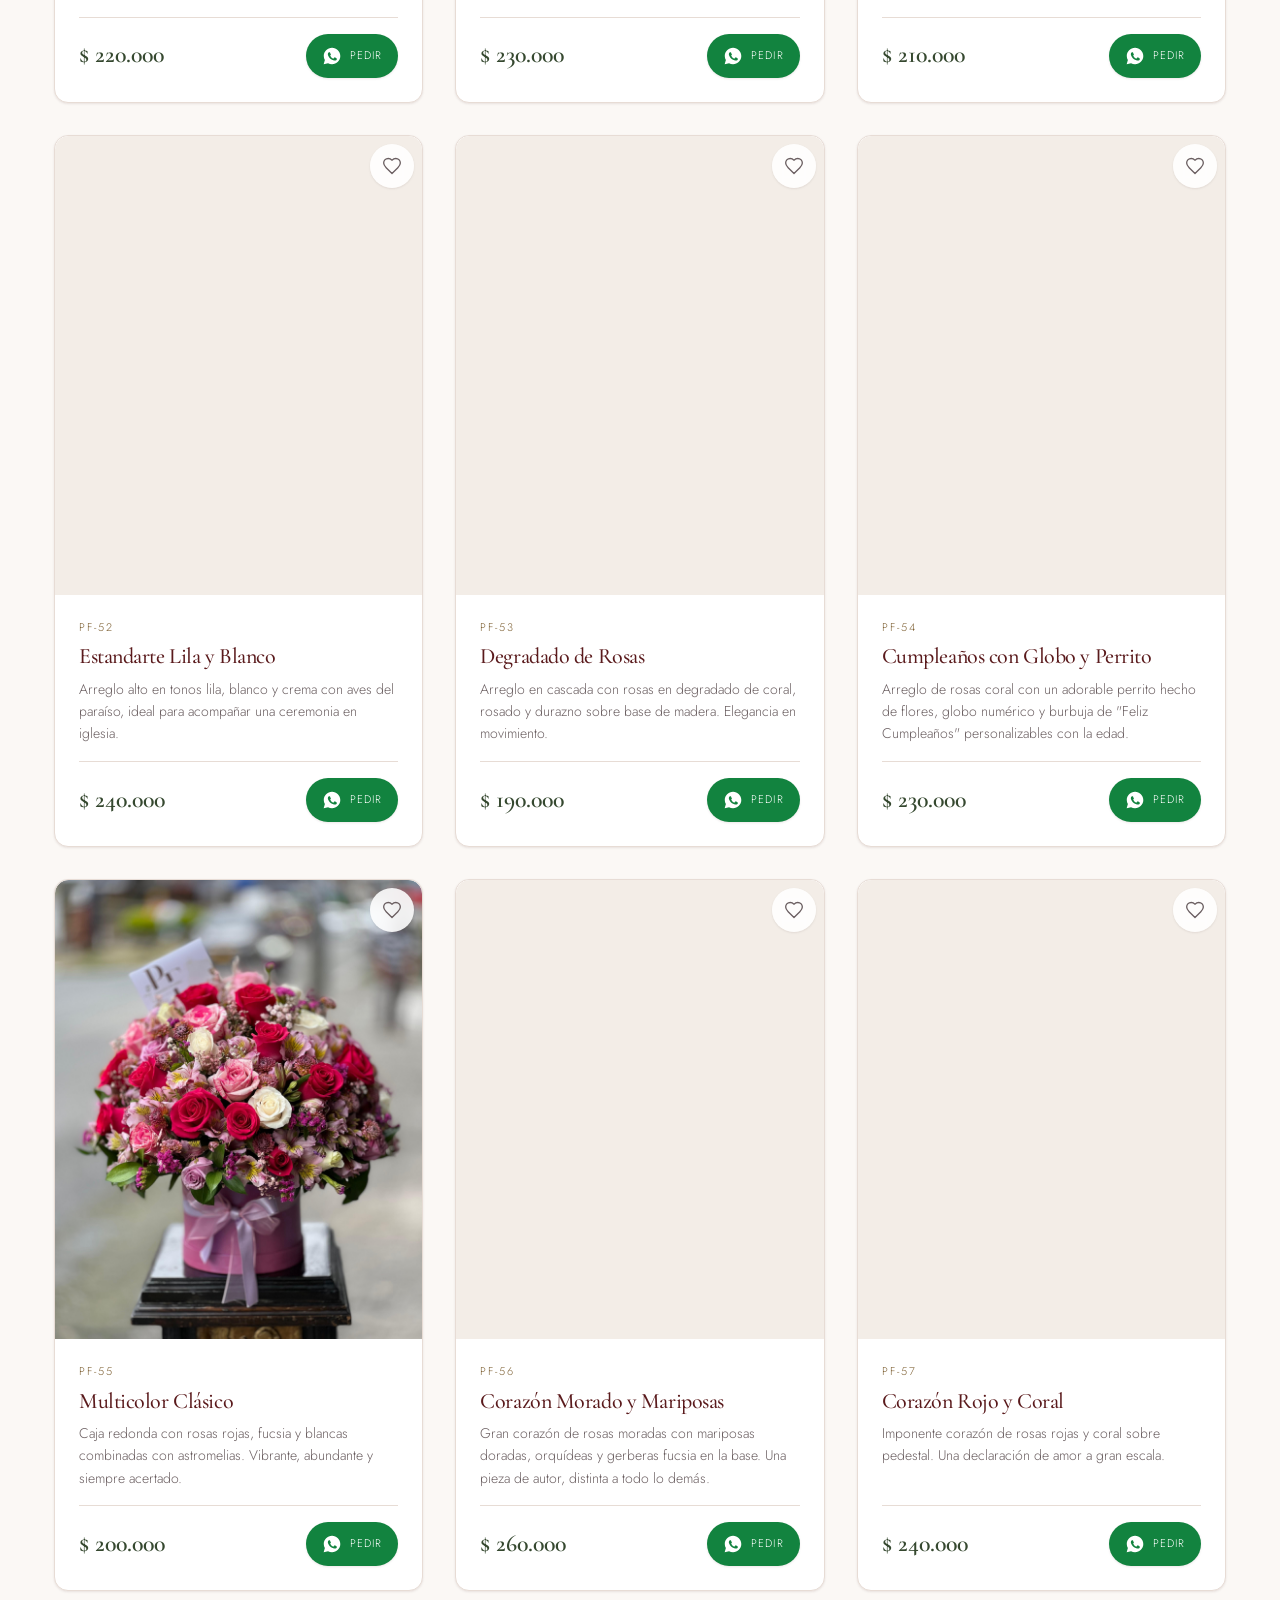
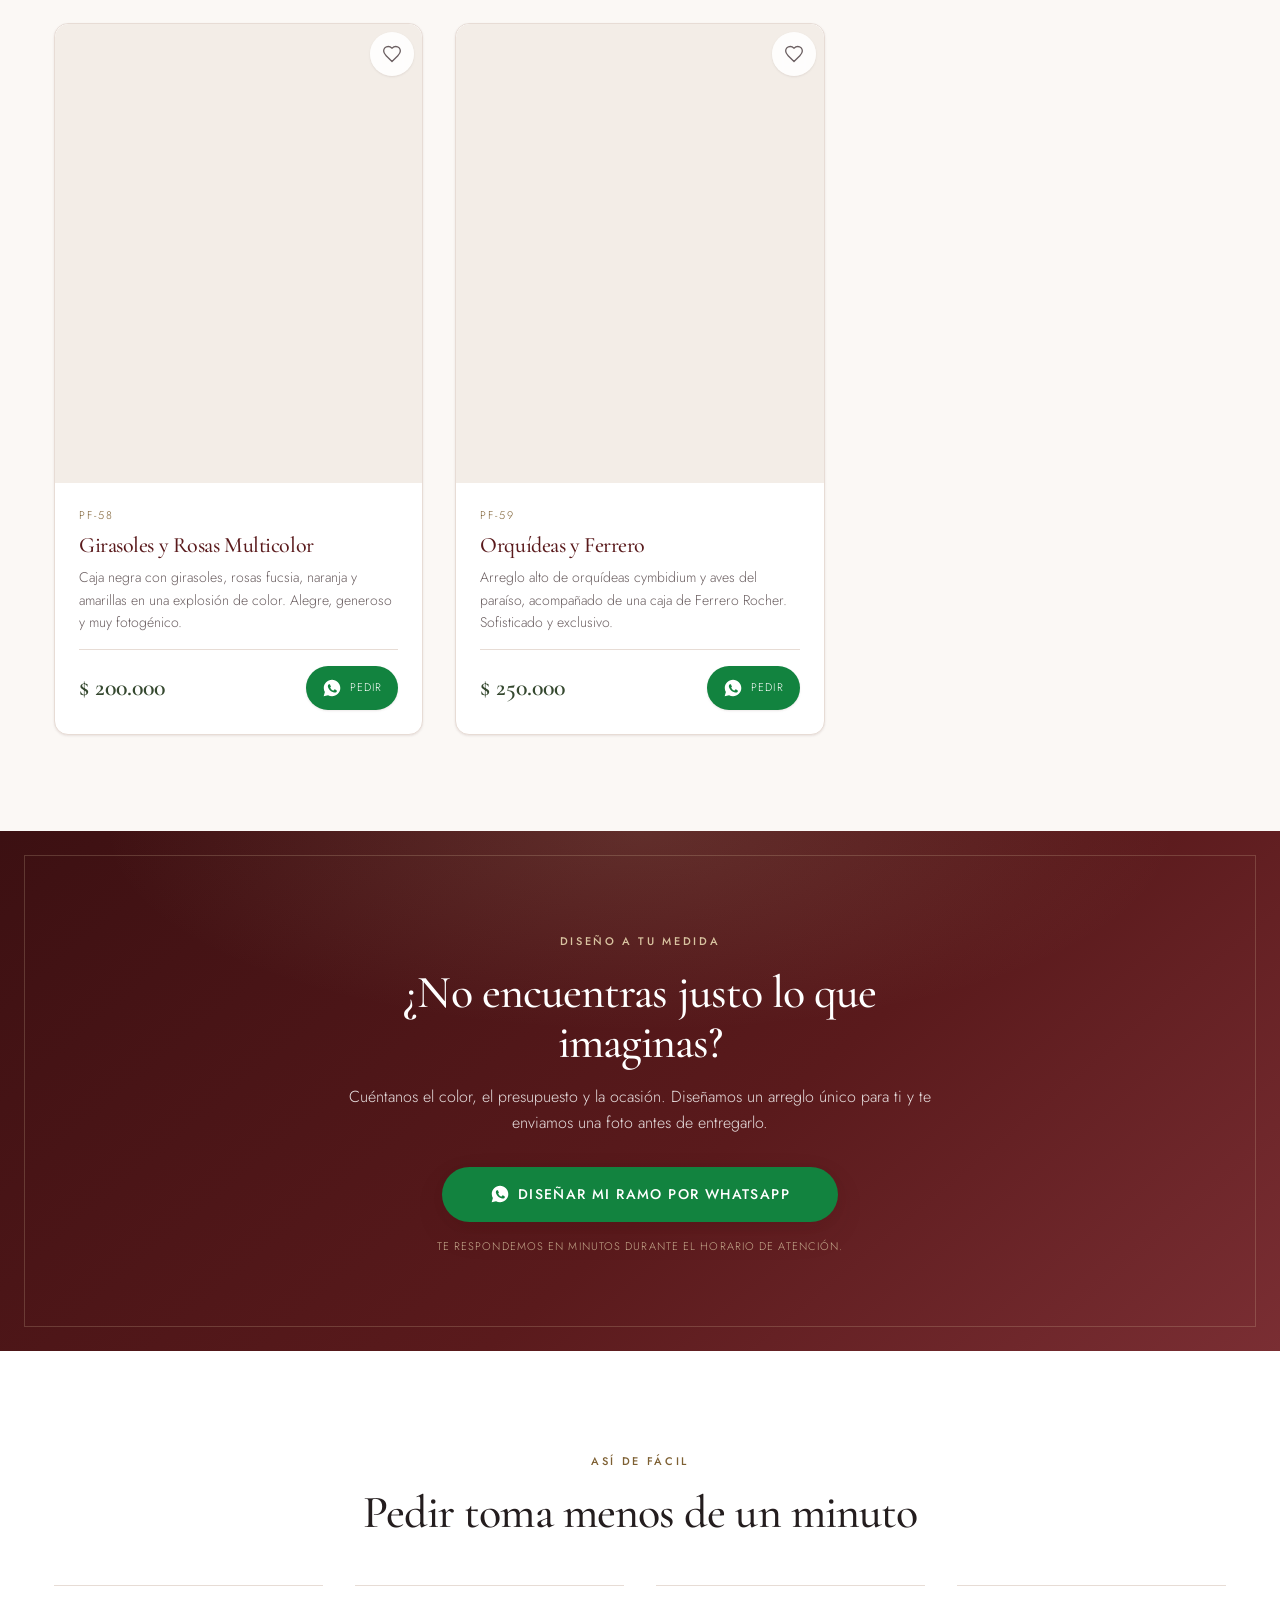
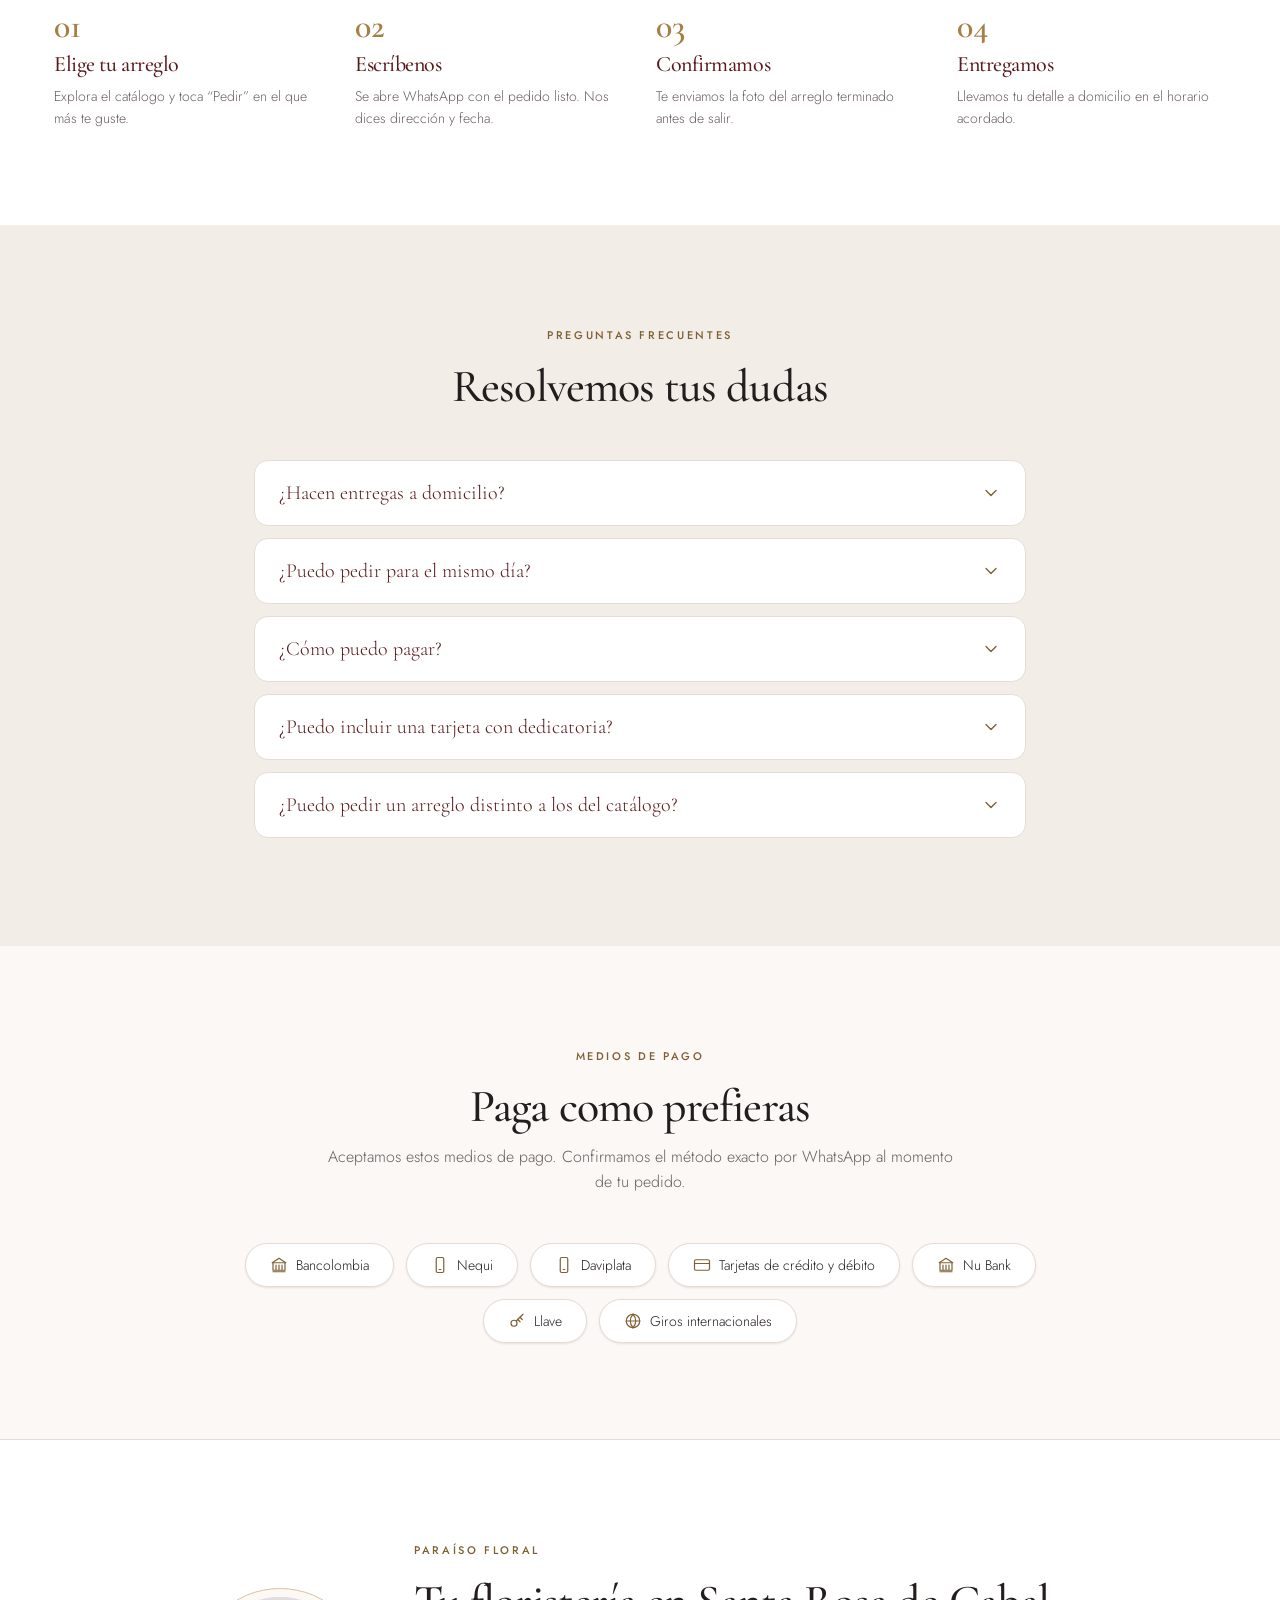
==== commit 3946e487: "Quita los medios de pago de la ficha de producto Recargaban la ficha justo antes del boton de pedido" ====
--- a/index.html
+++ b/index.html
@@ -396,20 +396,6 @@
         <li><svg class="ico" aria-hidden="true"><use href="#i-check"/></svg> Tarjeta impresa con diseño especial y tu dedicatoria</li>
         <li><svg class="ico" aria-hidden="true"><use href="#i-check"/></svg> Entrega a domicilio coordinada por WhatsApp</li>
       </ul>
-      <div class="modal-pay">
-        <span class="modal-pay-title">
-          <svg class="ico" aria-hidden="true"><use href="#i-card"/></svg> Medios de pago
-        </span>
-        <ul class="modal-pay-list">
-          <li>Bancolombia</li>
-          <li>Nequi</li>
-          <li>Daviplata</li>
-          <li>Tarjetas débito y crédito</li>
-          <li>Nu Bank</li>
-          <li>Llave</li>
-          <li>Giros internacionales</li>
-        </ul>
-      </div>
       <a class="btn btn-wa btn-block" id="modalWa" href="#" target="_blank" rel="noopener">
         <svg class="ico ico-brand" aria-hidden="true"><use href="#i-whatsapp"/></svg>
         Pedir por WhatsApp
--- a/css/style.css
+++ b/css/style.css
@@ -833,29 +833,6 @@
 }
 .modal-includes .ico{ width:16px; height:16px; margin-top:5px; color:var(--gold-text); }
 .modal-info .btn{ margin-bottom:var(--s-2); }
-
-/* Medios de pago dentro de la ficha */
-.modal-pay{
-  margin-bottom:var(--s-5);
-  padding-top:var(--s-4);
-  border-top:1px solid var(--border);
-}
-.modal-pay-title{
-  display:flex; align-items:center; gap:var(--s-2);
-  margin-bottom:var(--s-3);
-  font-size:var(--fs-6); letter-spacing:.16em; text-transform:uppercase;
-  color:var(--gold-text);
-}
-.modal-pay-title .ico{ width:16px; height:16px; }
-.modal-pay-list{ display:flex; flex-wrap:wrap; gap:6px; }
-.modal-pay-list li{
-  padding:5px 12px;
-  font-size:.75rem;
-  color:var(--muted);
-  background:var(--surface-2);
-  border:1px solid var(--border);
-  border-radius:var(--r-pill);
-}
 
 /* ── 17. FLOTANTE Y BARRA MÓVIL ────────────────────────── */
 .fab{
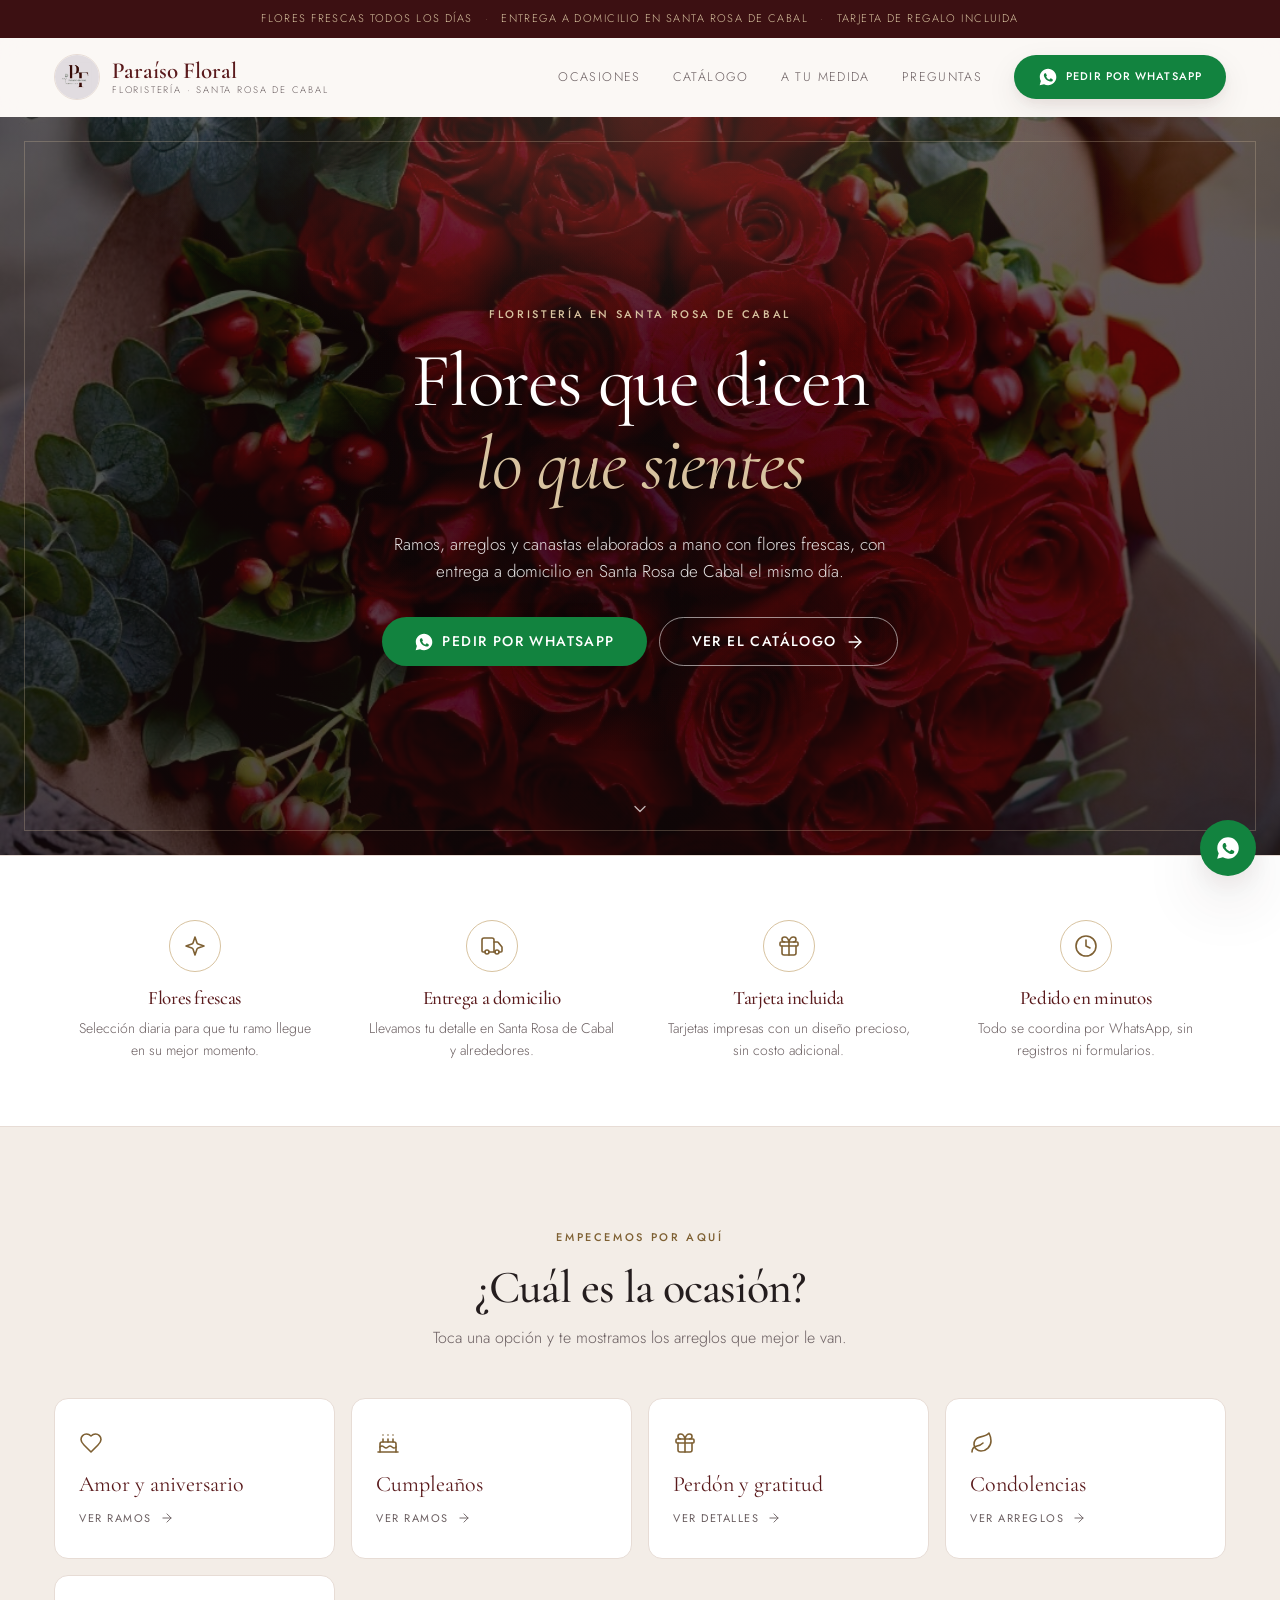
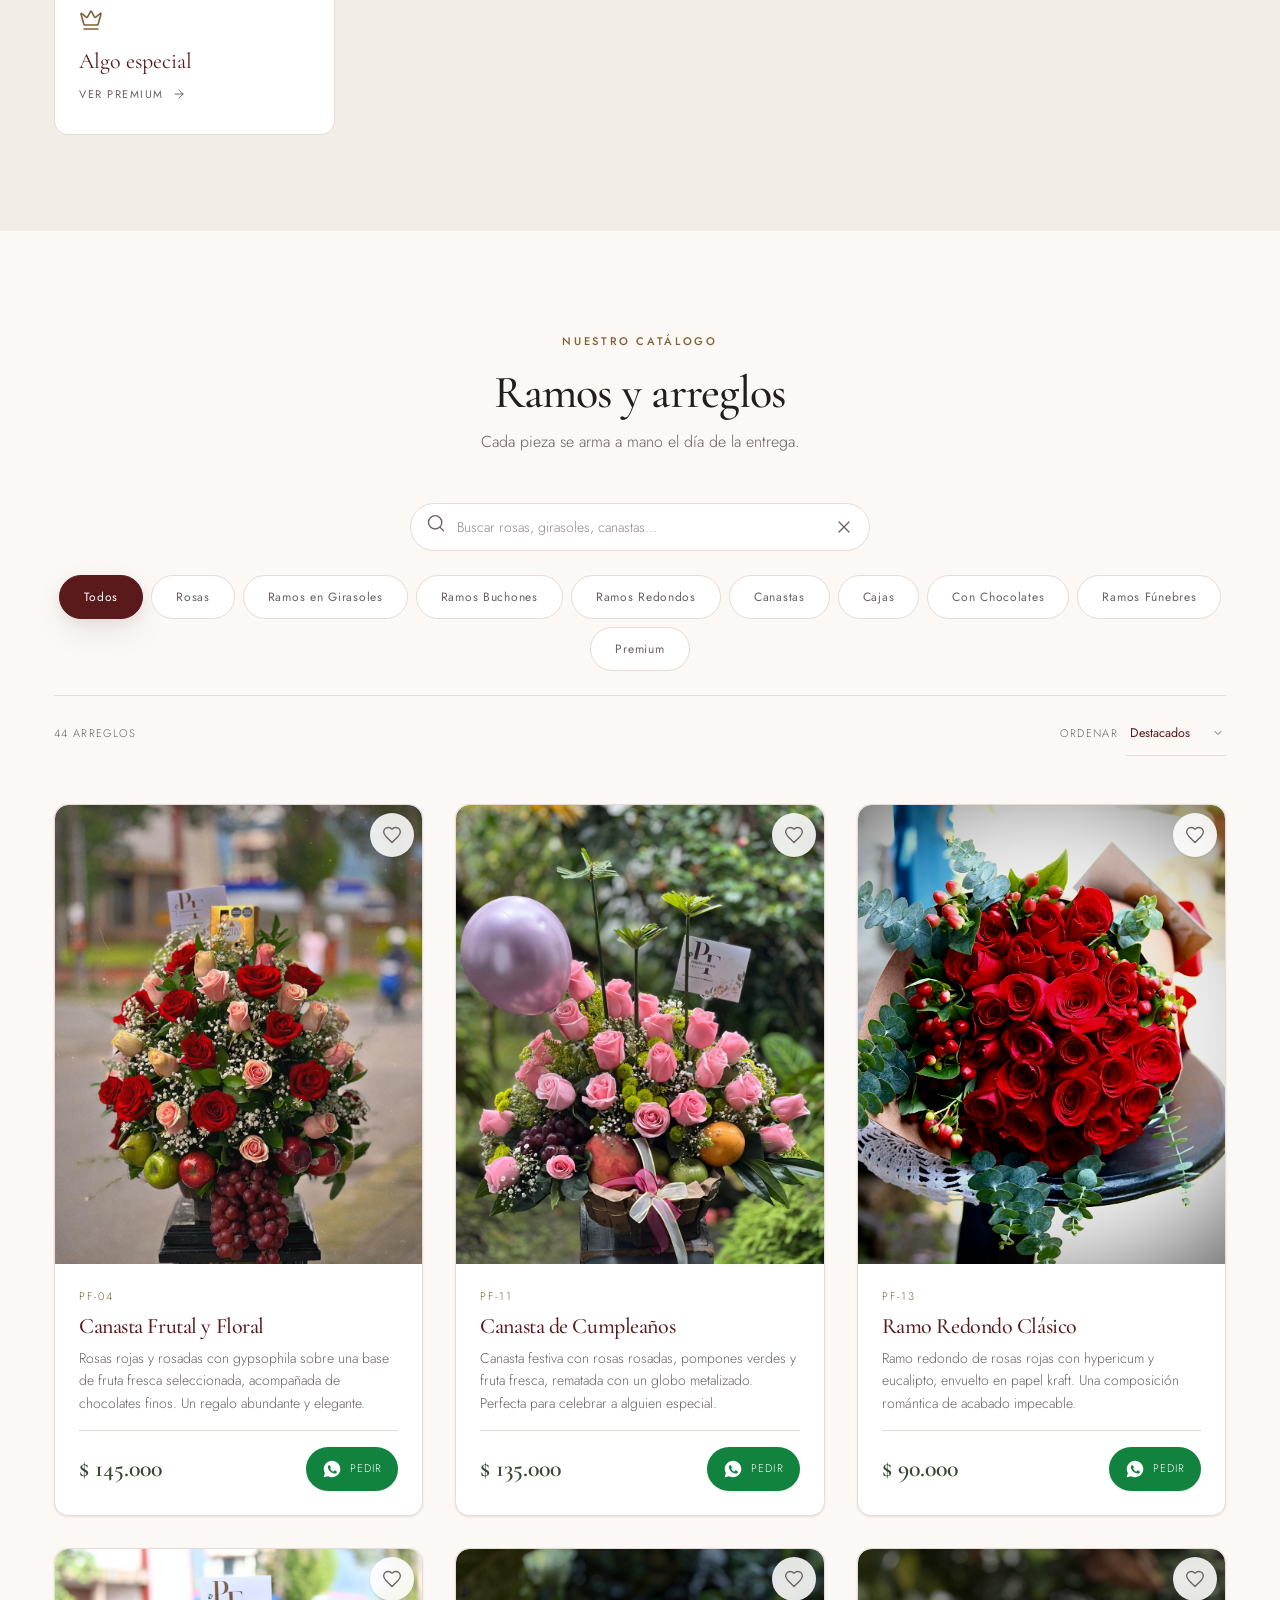
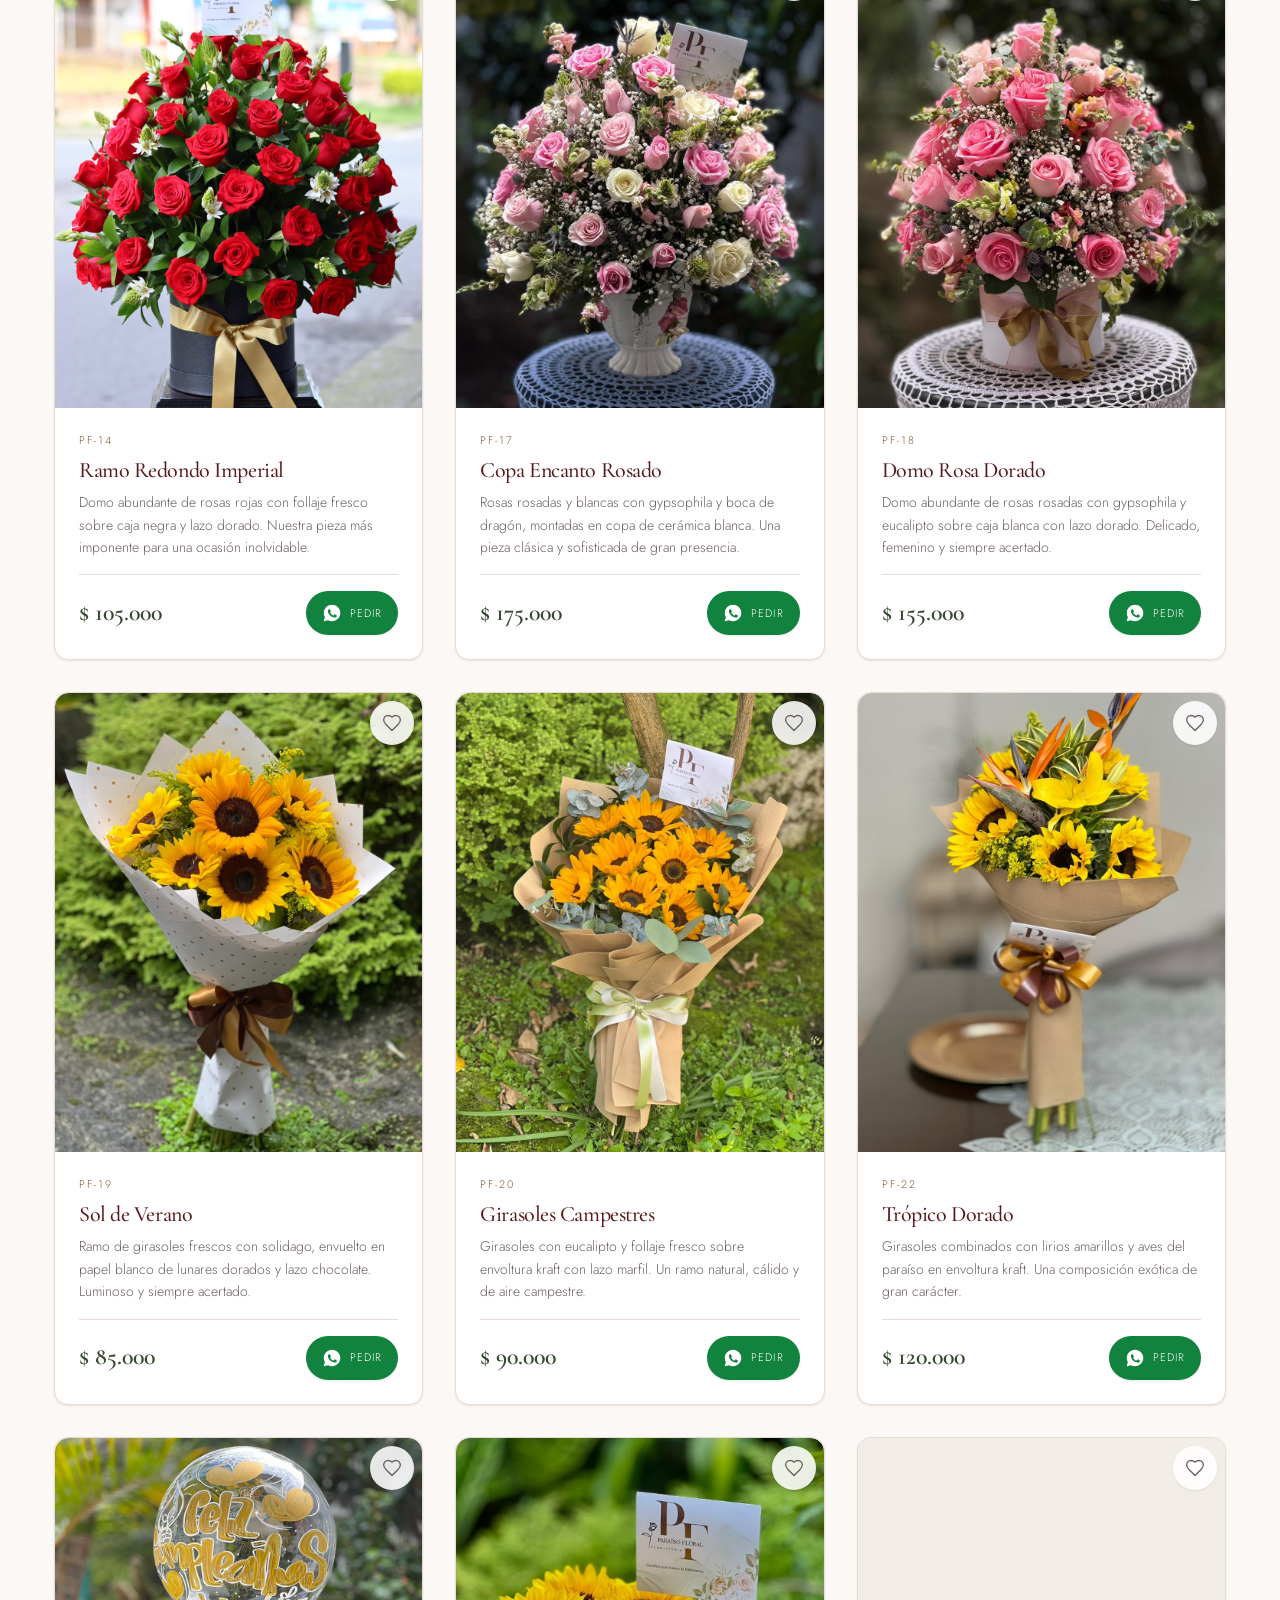
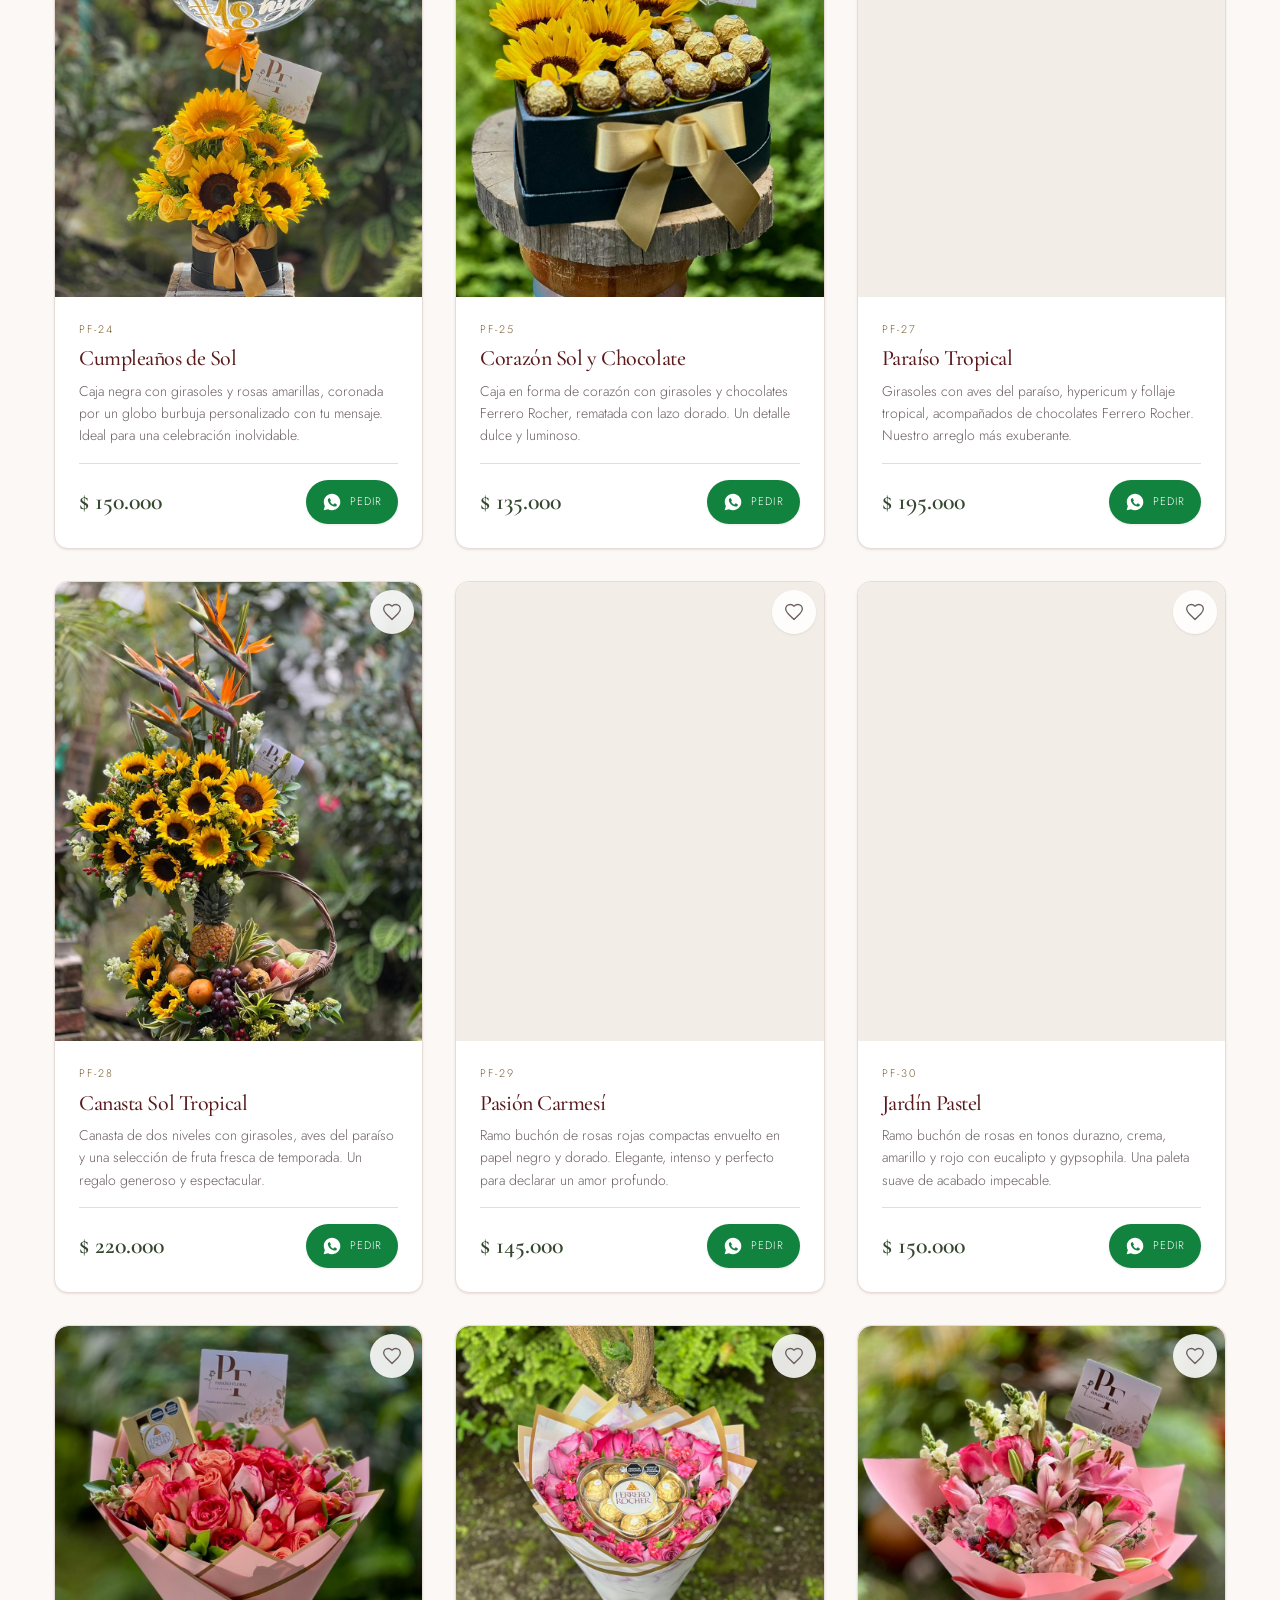
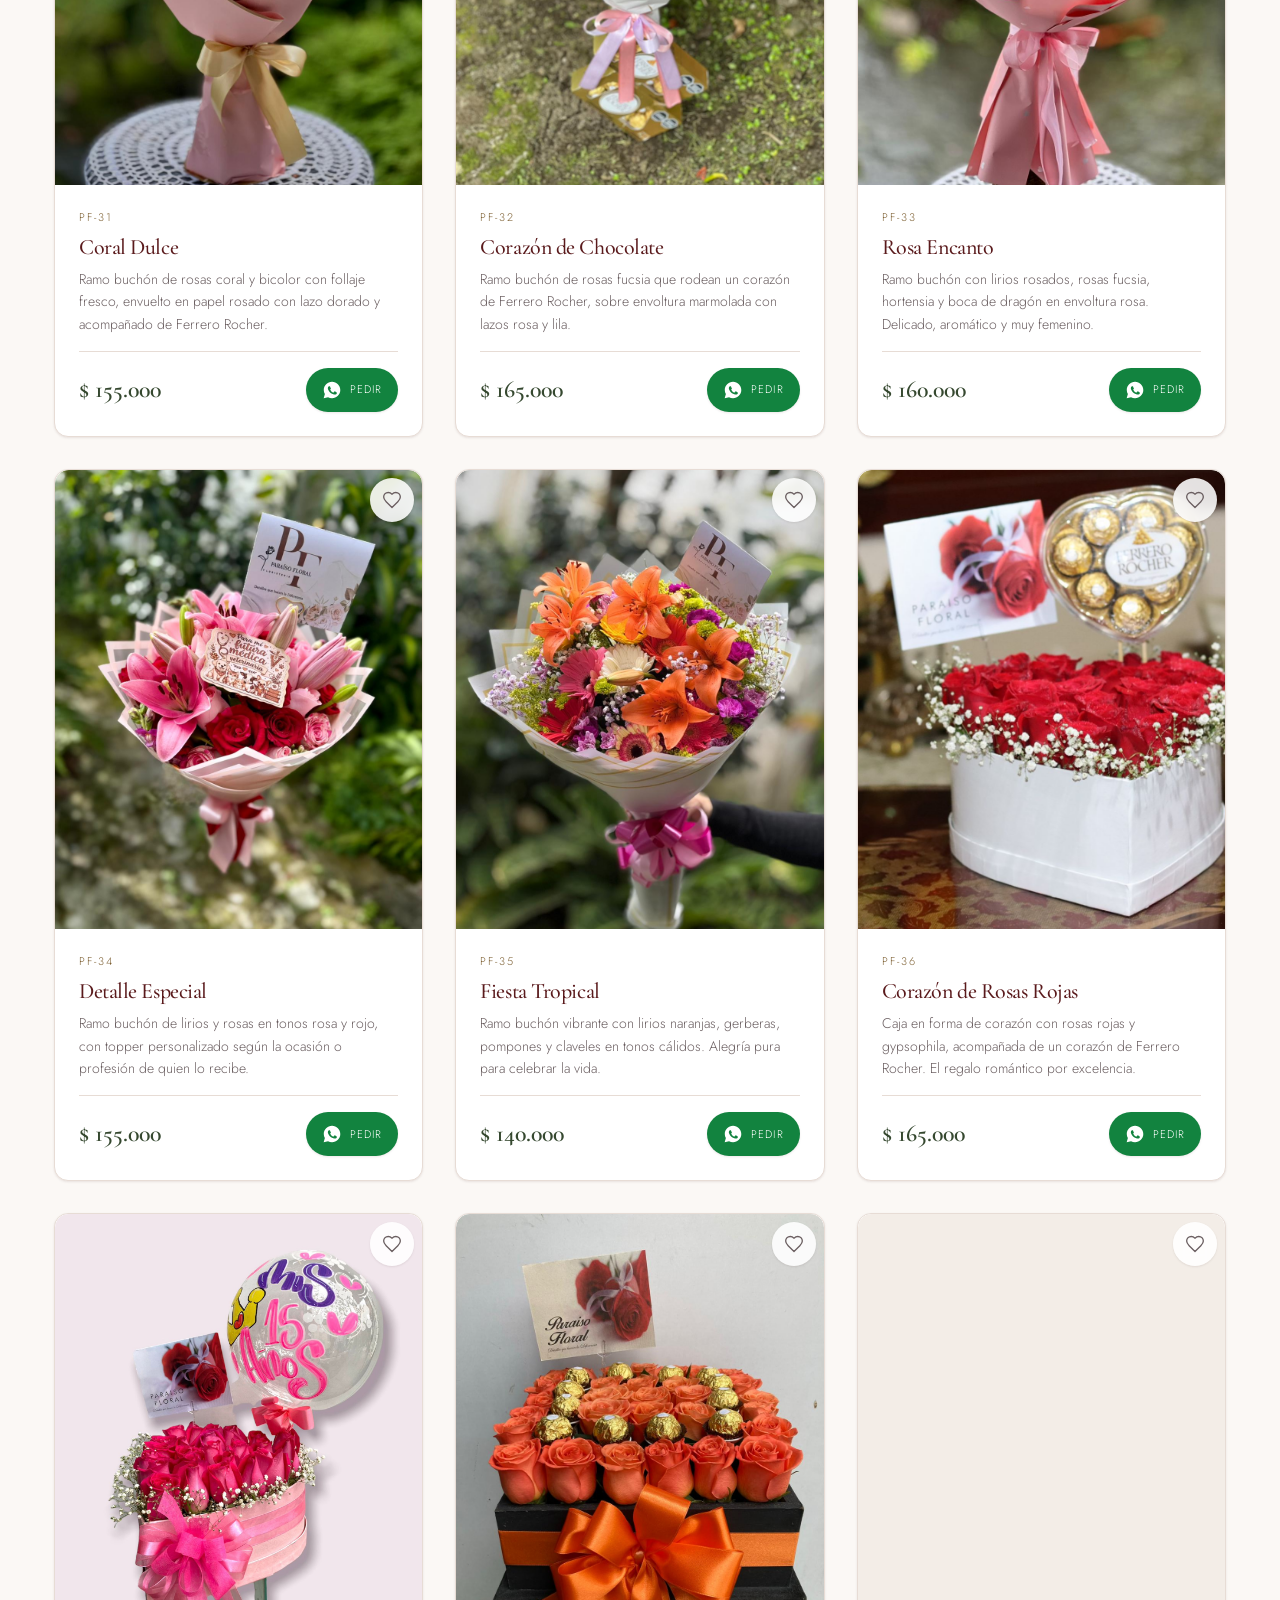
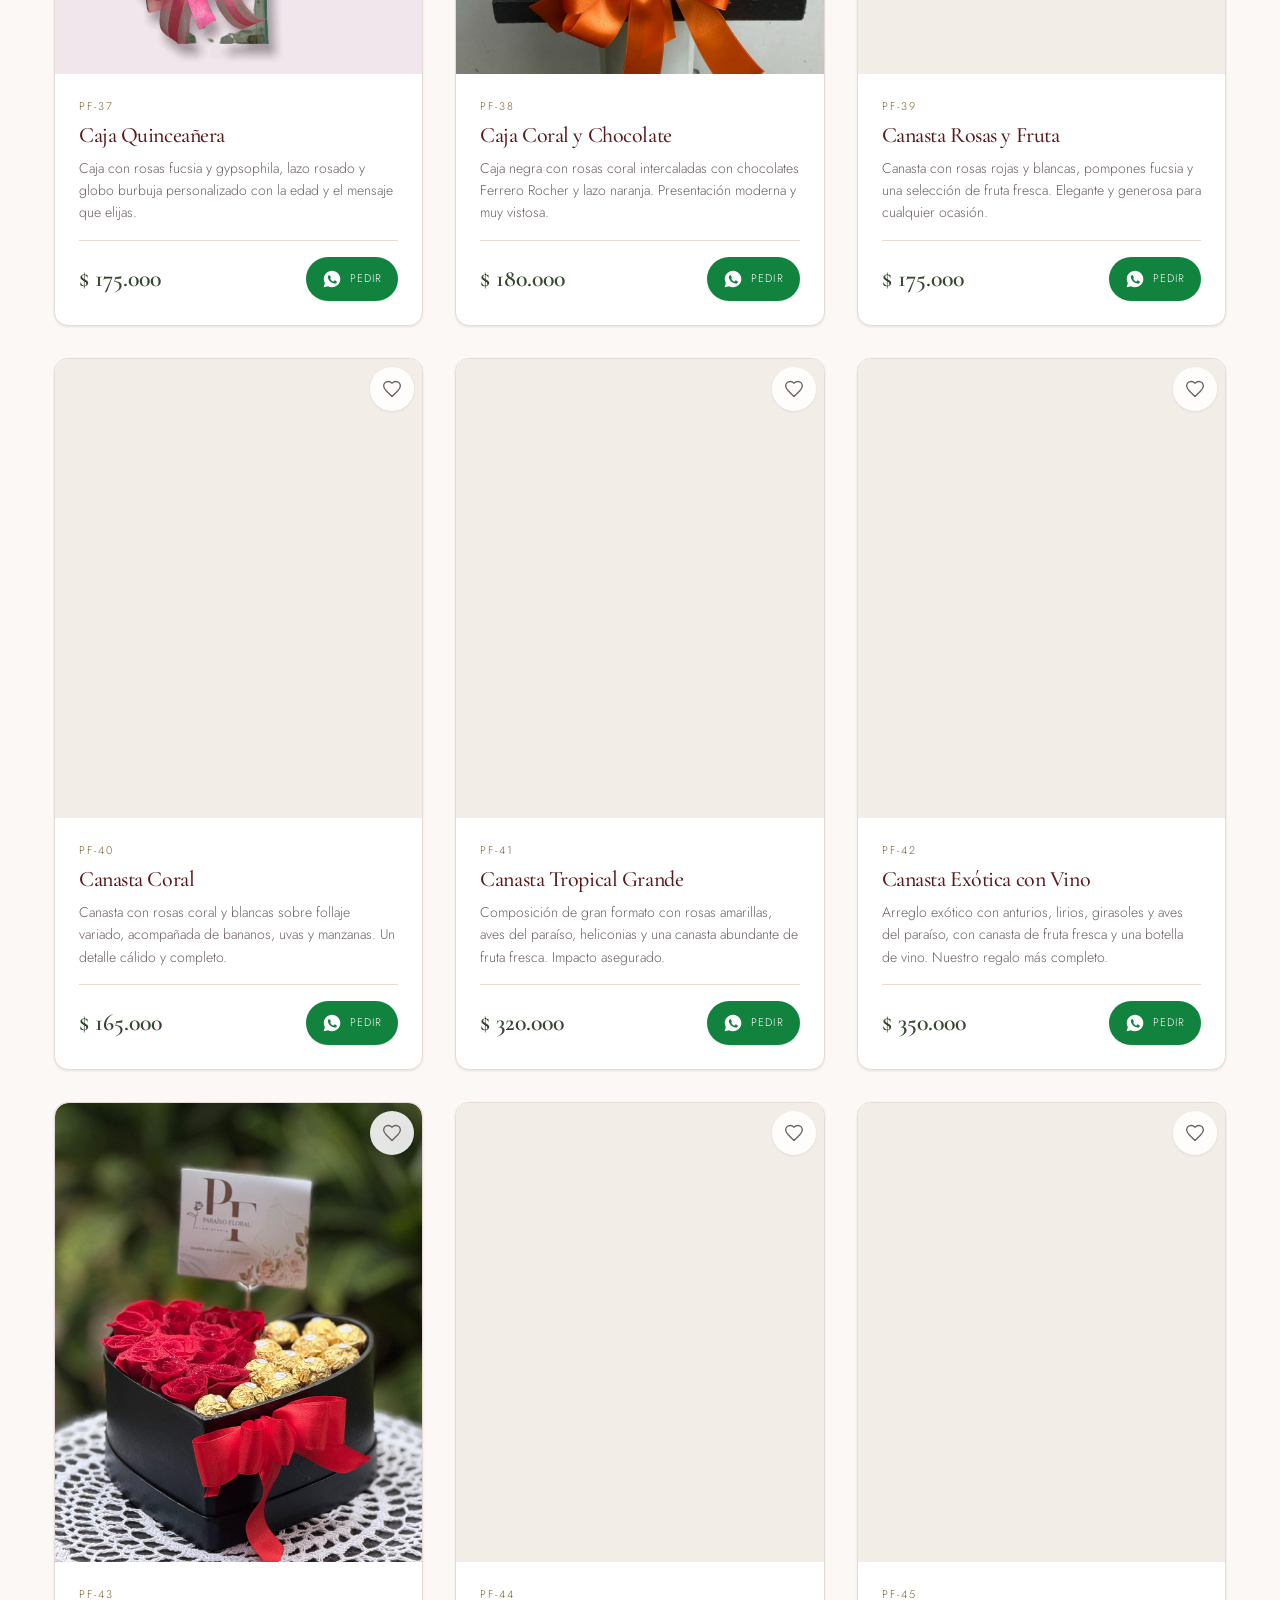
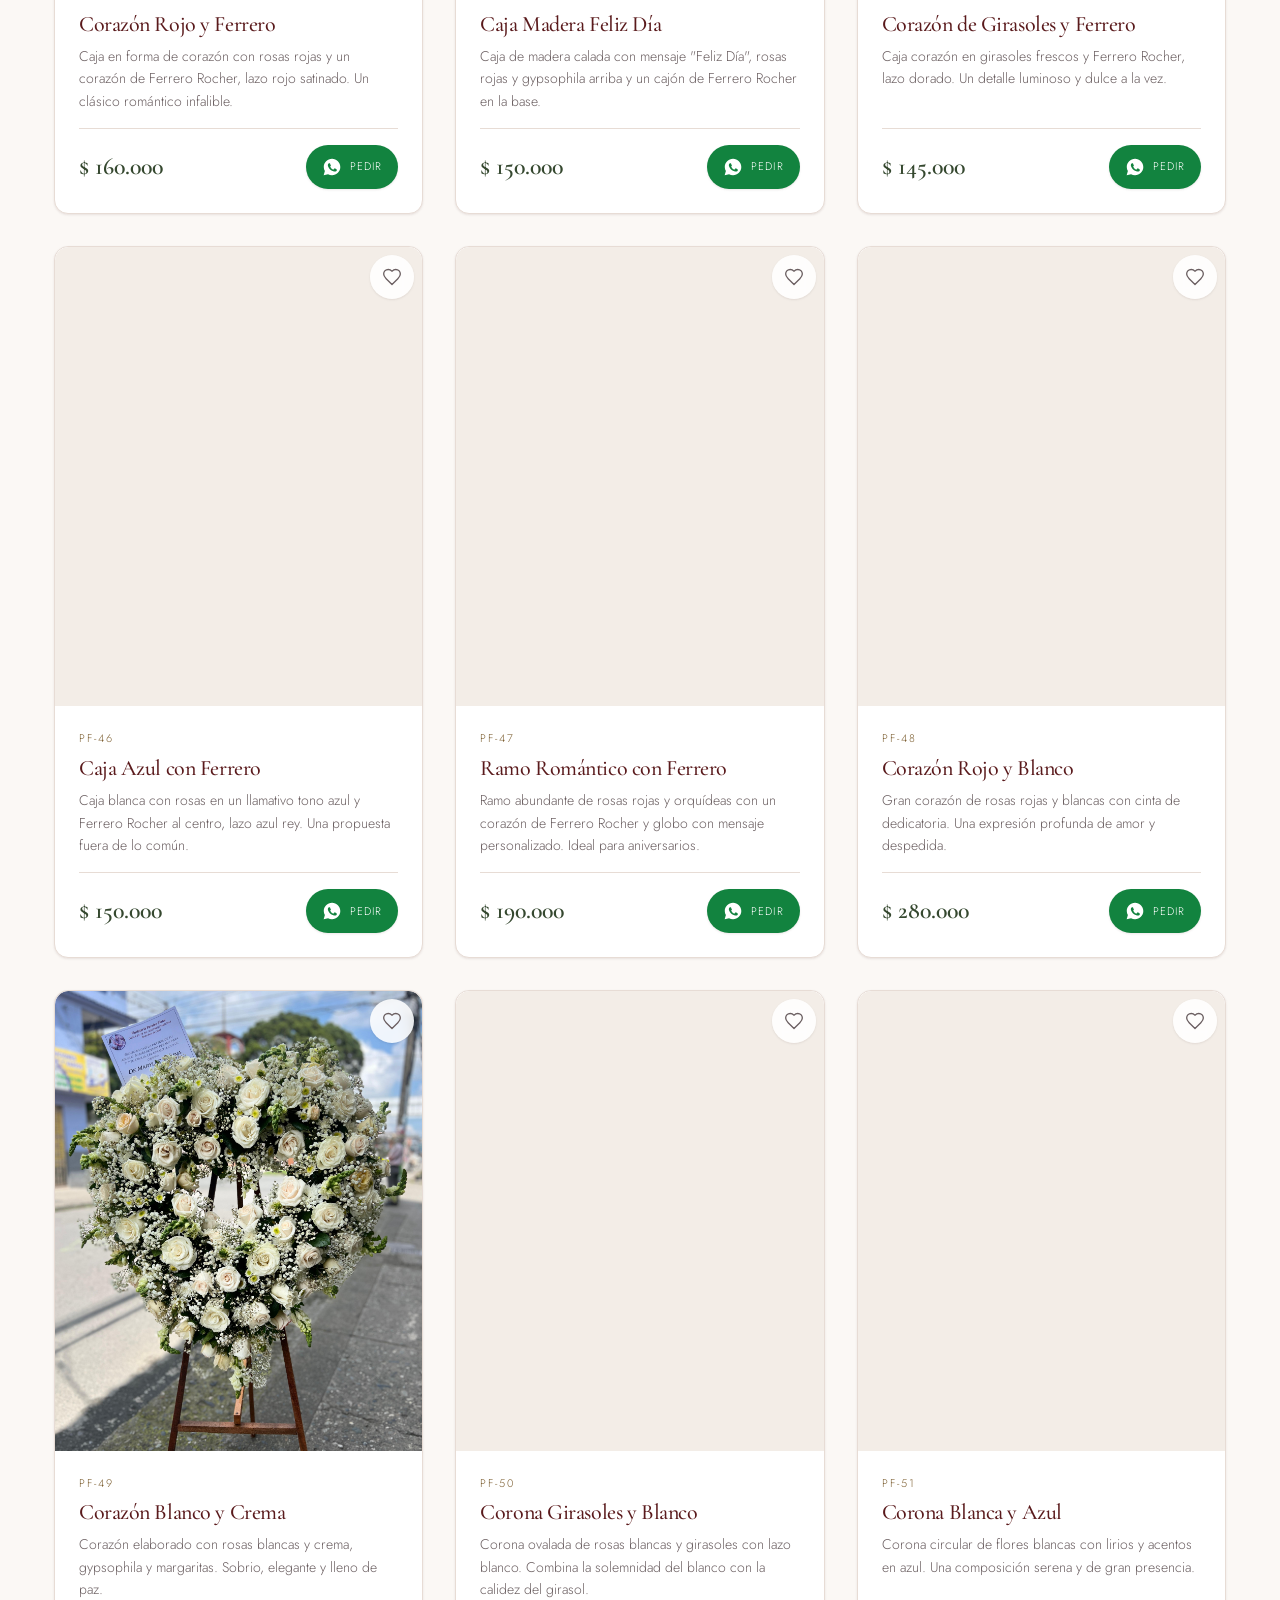
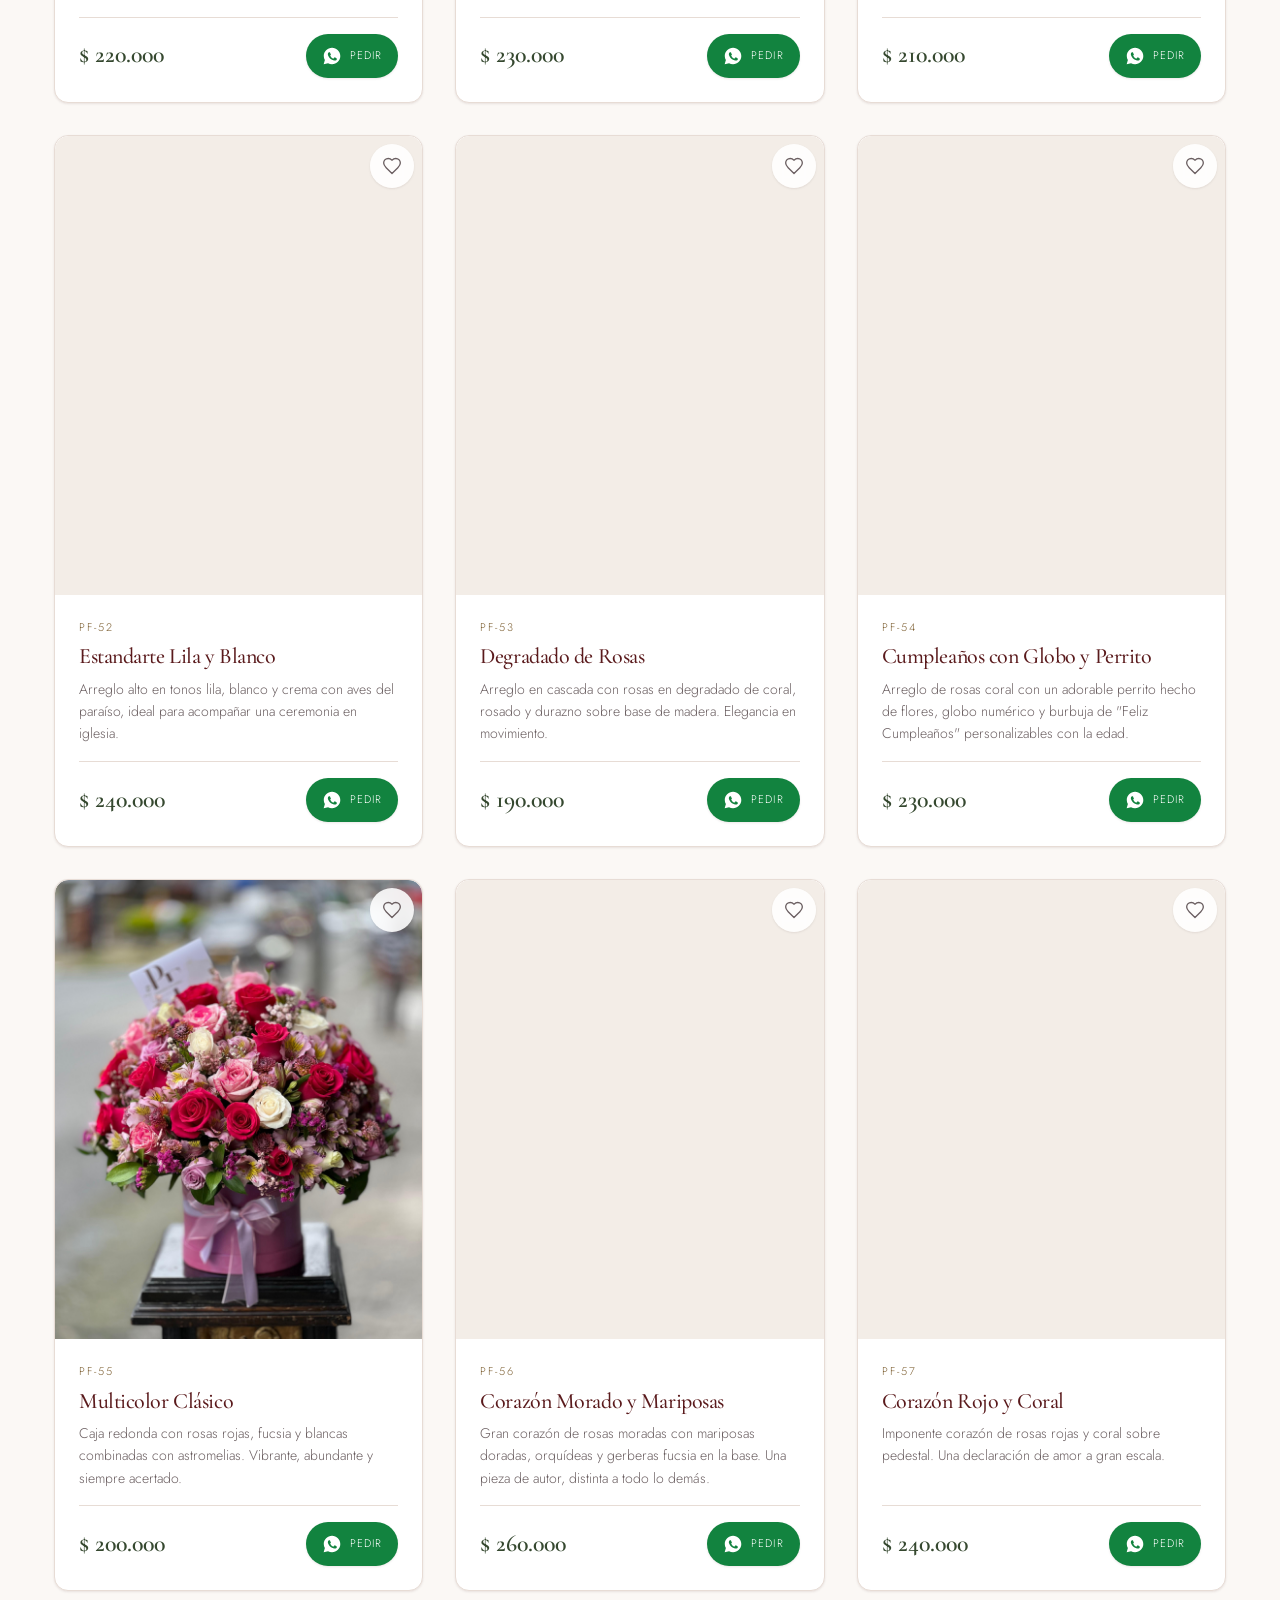
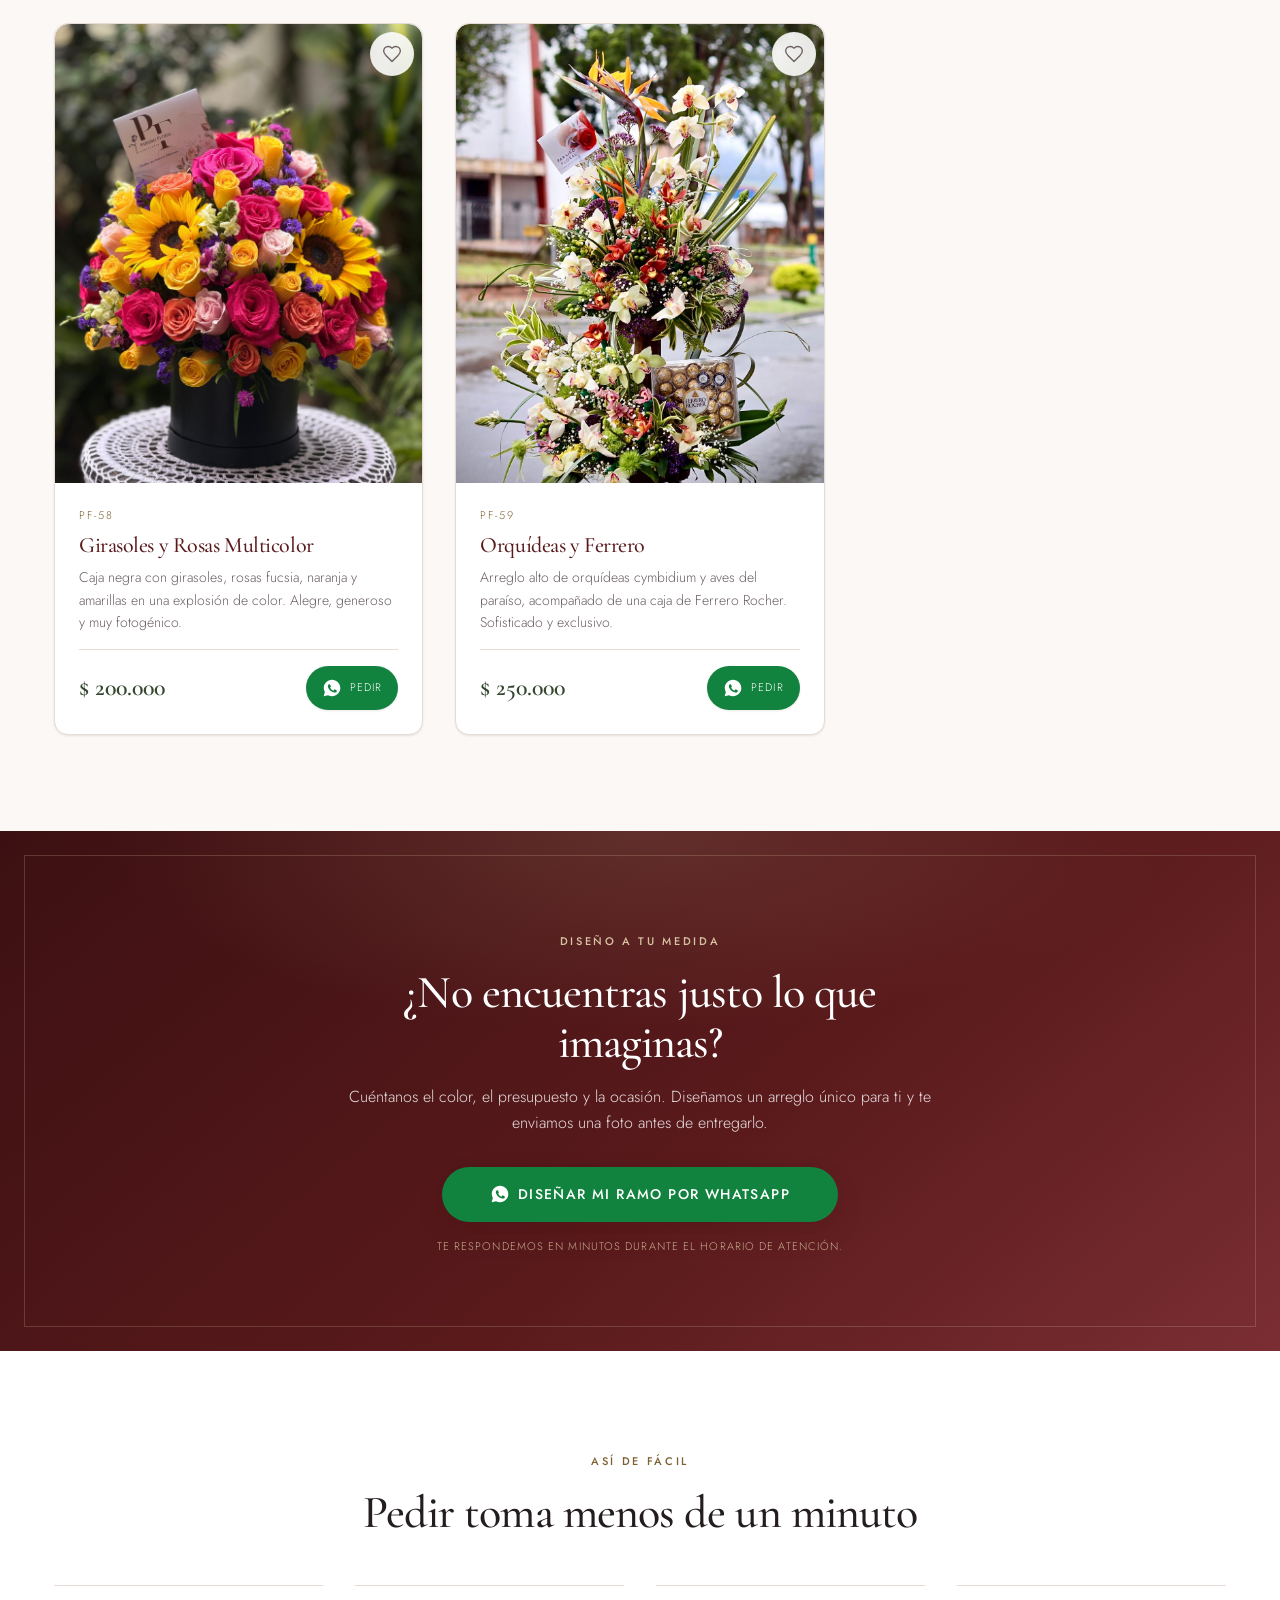
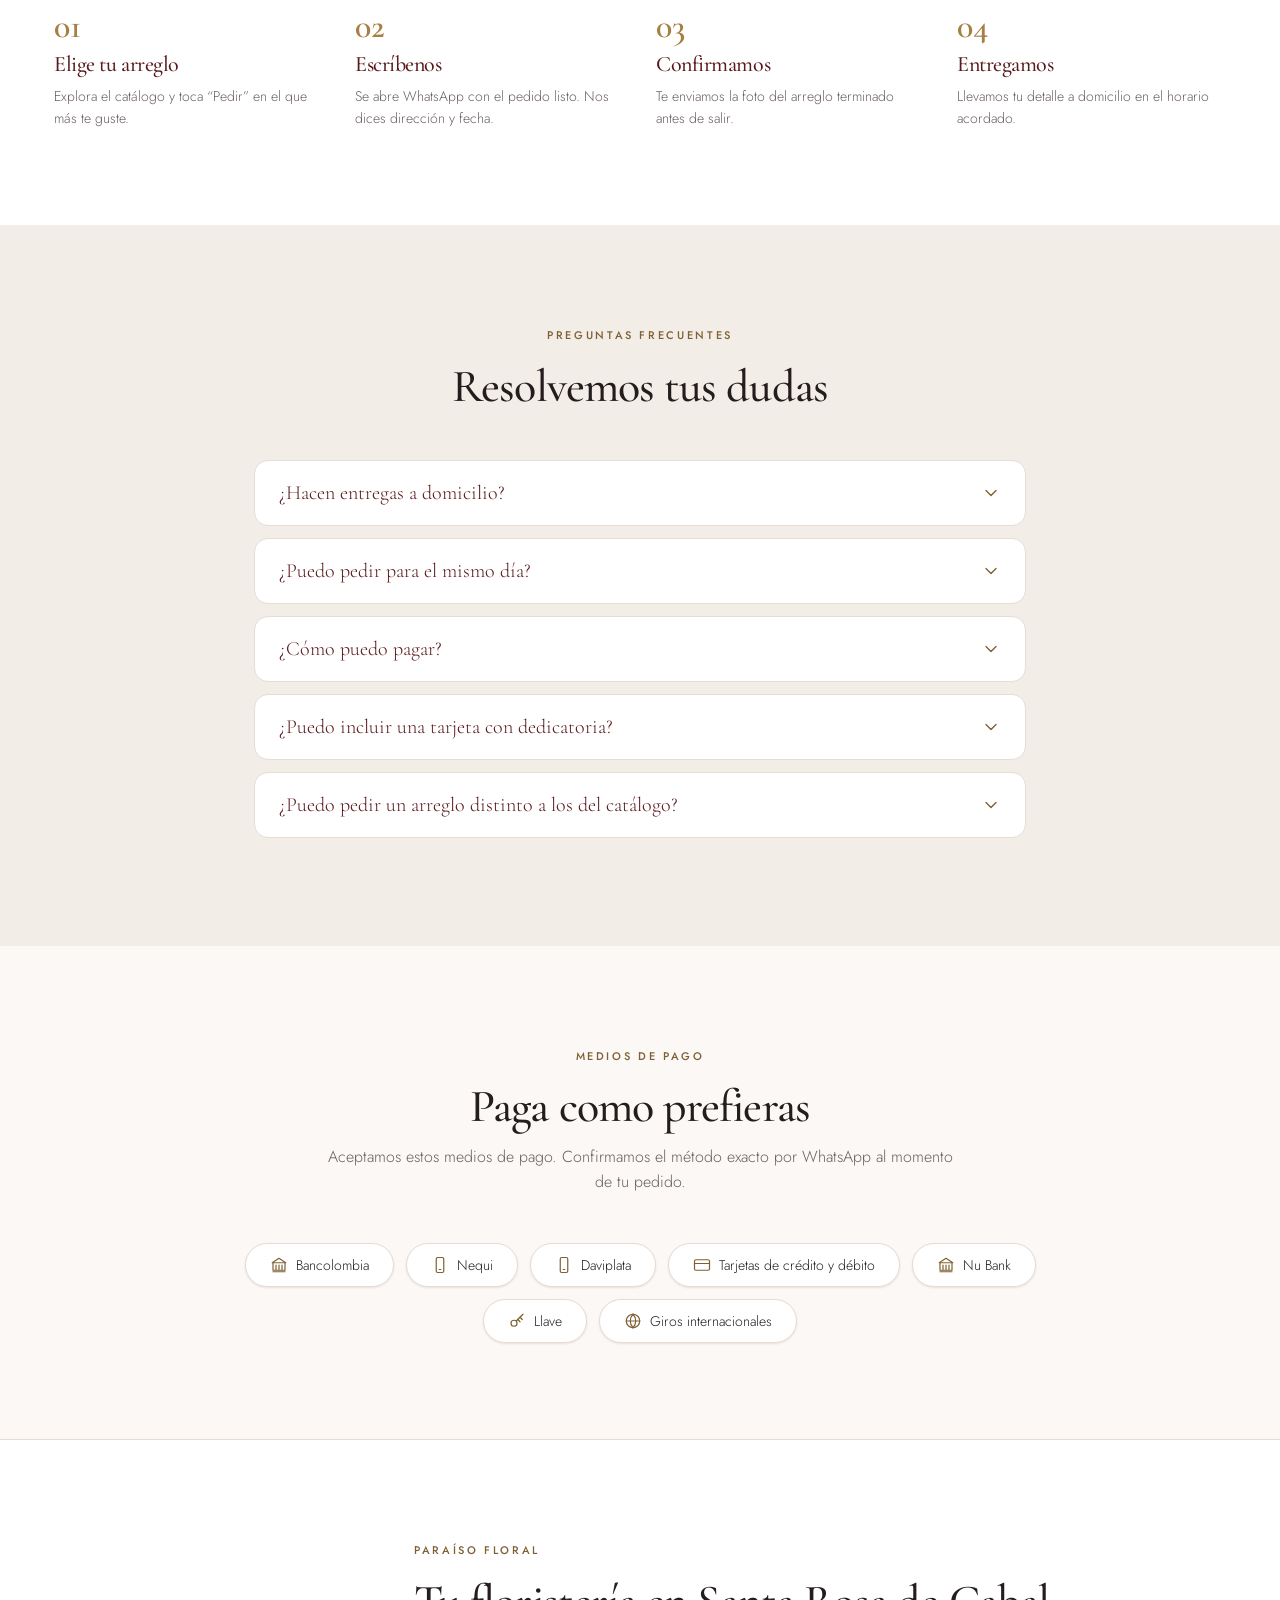
==== commit 499163fe: "Optimiza el SEO local para Santa Rosa de Cabal - El H1 no contenia ninguna palabra clave: ahora incl" ====
--- a/index.html
+++ b/index.html
@@ -3,19 +3,30 @@
 <head>
 <meta charset="UTF-8">
 <meta name="viewport" content="width=device-width, initial-scale=1.0">
-<title>Floristería Paraíso Floral | Floristería en Santa Rosa de Cabal</title>
-<meta name="description" content="Floristería Paraíso Floral: floristería en Santa Rosa de Cabal. Ramos, arreglos florales y detalles con flores frescas y entrega a domicilio. Pide por WhatsApp.">
-<meta name="keywords" content="floristeria en santa rosa de cabal, floristeria santa rosa de cabal, flores a domicilio santa rosa de cabal, ramos santa rosa de cabal, paraiso floral">
+<title>Floristería en Santa Rosa de Cabal | Paraíso Floral · Flores a Domicilio</title>
+<meta name="description" content="Floristería en Santa Rosa de Cabal. Ramos, arreglos, canastas y detalles con flores frescas y entrega a domicilio el mismo día. Pide por WhatsApp al 314 687 2446.">
 <meta name="theme-color" content="#5A1A1C">
+<link rel="canonical" href="https://floristeriaparaisofloral.com/">
 <link rel="icon" href="images/logo.jpg" type="image/jpeg">
 
+<meta name="geo.region" content="CO-RIS">
+<meta name="geo.placename" content="Santa Rosa de Cabal">
+
 <meta property="og:type" content="website">
-<meta property="og:title" content="Floristería Paraíso Floral | Santa Rosa de Cabal">
-<meta property="og:description" content="Ramos y arreglos florales con flores frescas y entrega a domicilio en Santa Rosa de Cabal.">
-<meta property="og:image" content="images/logo.jpg">
+<meta property="og:locale" content="es_CO">
+<meta property="og:site_name" content="Floristería Paraíso Floral">
+<meta property="og:url" content="https://floristeriaparaisofloral.com/">
+<meta property="og:title" content="Floristería en Santa Rosa de Cabal | Paraíso Floral">
+<meta property="og:description" content="Ramos, arreglos y canastas con flores frescas y entrega a domicilio en Santa Rosa de Cabal. Pide por WhatsApp.">
+<meta property="og:image" content="https://floristeriaparaisofloral.com/images/hero.jpg">
+<meta name="twitter:card" content="summary_large_image">
+<meta name="twitter:title" content="Floristería en Santa Rosa de Cabal | Paraíso Floral">
+<meta name="twitter:description" content="Ramos, arreglos y canastas con flores frescas y entrega a domicilio en Santa Rosa de Cabal.">
+<meta name="twitter:image" content="https://floristeriaparaisofloral.com/images/hero.jpg">
 
 <link rel="preconnect" href="https://fonts.googleapis.com">
 <link rel="preconnect" href="https://fonts.gstatic.com" crossorigin>
+<link rel="preload" as="image" href="images/hero.jpg" fetchpriority="high">
 <link href="https://fonts.googleapis.com/css2?family=Cormorant+Garamond:wght@300;400;500;600;700&family=Jost:wght@300;400;500;600&display=swap" rel="stylesheet">
 <link rel="stylesheet" href="css/style.css">
 </head>
@@ -94,9 +105,11 @@
   <div class="hero-bg"></div>
   <div class="hero-frame"></div>
   <div class="wrap hero-inner">
-    <span class="eyebrow reveal">Floristería en Santa Rosa de Cabal</span>
-    <h1 class="hero-title reveal">Flores que dicen<br><em>lo que sientes</em></h1>
-    <p class="hero-text reveal">Ramos y arreglos elaborados a mano con flores frescas, listos para entregar a domicilio el mismo día.</p>
+    <h1 class="hero-title reveal">
+      <span class="hero-eyebrow">Floristería en Santa Rosa de Cabal</span>
+      Flores que dicen<br><em>lo que sientes</em>
+    </h1>
+    <p class="hero-text reveal">Ramos, arreglos y canastas elaborados a mano con flores frescas, con entrega a domicilio en Santa Rosa de Cabal el mismo día.</p>
     <div class="hero-actions reveal">
       <a class="btn btn-wa" href="https://wa.me/573146872446?text=Hola%2C%20quiero%20hacer%20un%20pedido%20de%20flores" target="_blank" rel="noopener">
         <svg class="ico ico-brand" aria-hidden="true"><use href="#i-whatsapp"/></svg>
@@ -337,8 +350,8 @@
     <div class="about-copy">
       <span class="eyebrow dark">Paraíso Floral</span>
       <h2>Tu floristería en Santa Rosa de Cabal</h2>
-      <p>Creamos arreglos florales frescos para cada momento importante: cumpleaños, aniversarios, nacimientos, condolencias y celebraciones. Cada ramo se elabora a mano, cuidando la selección de flores, el color y la presentación.</p>
-      <p>Escríbenos y con gusto te ayudamos a elegir el detalle perfecto.</p>
+      <p>Somos una floristería ubicada en Santa Rosa de Cabal, en la Carrera 14 # 20-78. Creamos arreglos florales frescos para cada momento importante: cumpleaños, aniversarios, grados, nacimientos, condolencias y celebraciones. Cada ramo se elabora a mano, cuidando la selección de flores, el color y la presentación.</p>
+      <p>Hacemos entregas a domicilio en Santa Rosa de Cabal y sus alrededores, todos los días de 8:00 a. m. a 7:00 p. m. Escríbenos y con gusto te ayudamos a elegir el detalle perfecto.</p>
       <a class="link-arrow" href="https://wa.me/573146872446?text=Hola%2C%20quisiera%20asesor%C3%ADa%20para%20elegir%20un%20detalle" target="_blank" rel="noopener">
         Pedir asesoría por WhatsApp
         <svg class="ico ico-arrow" aria-hidden="true" style="width:16px;height:16px"><use href="#i-arrow-right"/></svg>
@@ -357,7 +370,11 @@
     <div class="footer-col">
       <h4>Contacto</h4>
       <p><a href="https://wa.me/573146872446" target="_blank" rel="noopener">WhatsApp 314 687 2446</a></p>
-      <p>Santa Rosa de Cabal, Risaralda</p>
+      <p><a href="tel:+576063657598">Tel. (606) 365 7598</a></p>
+      <address>
+        Carrera 14 # 20-78<br>
+        Santa Rosa de Cabal, Risaralda
+      </address>
     </div>
     <div class="footer-col">
       <h4>Catálogo</h4>
@@ -366,9 +383,9 @@
       <p><a href="#personalizado">Diseño a tu medida</a></p>
     </div>
     <div class="footer-col">
-      <h4>Atención</h4>
-      <p>Lunes a domingo</p>
-      <p>Confirma disponibilidad por WhatsApp</p>
+      <h4>Horario</h4>
+      <p>Todos los días<br>8:00 a. m. – 7:00 p. m.</p>
+      <p>Festivos<br>8:00 a. m. – 12:00 m.</p>
     </div>
   </div>
   <div class="footer-bottom">
@@ -425,17 +442,58 @@
 {
   "@context": "https://schema.org",
   "@type": "Florist",
+  "@id": "https://floristeriaparaisofloral.com/#floristeria",
   "name": "Floristería Paraíso Floral",
-  "description": "Floristería en Santa Rosa de Cabal. Ramos y arreglos florales con flores frescas y entrega a domicilio.",
-  "image": "images/logo.jpg",
+  "alternateName": "Paraíso Floral",
+  "description": "Floristería en Santa Rosa de Cabal, Risaralda. Ramos, arreglos florales, canastas, cajas de rosas y arreglos fúnebres con flores frescas y entrega a domicilio el mismo día.",
+  "url": "https://floristeriaparaisofloral.com/",
+  "image": "https://floristeriaparaisofloral.com/images/hero.jpg",
+  "logo": "https://floristeriaparaisofloral.com/images/logo.jpg",
   "telephone": "+573146872446",
   "address": {
     "@type": "PostalAddress",
+    "streetAddress": "Carrera 14 # 20-78",
     "addressLocality": "Santa Rosa de Cabal",
     "addressRegion": "Risaralda",
+    "postalCode": "661020",
     "addressCountry": "CO"
   },
-  "areaServed": "Santa Rosa de Cabal"
+  "openingHoursSpecification": [
+    {
+      "@type": "OpeningHoursSpecification",
+      "dayOfWeek": ["Monday","Tuesday","Wednesday","Thursday","Friday","Saturday","Sunday"],
+      "opens": "08:00",
+      "closes": "19:00"
+    },
+    {
+      "@type": "OpeningHoursSpecification",
+      "dayOfWeek": "PublicHolidays",
+      "opens": "08:00",
+      "closes": "12:00"
+    }
+  ],
+  "areaServed": {
+    "@type": "City",
+    "name": "Santa Rosa de Cabal",
+    "containedInPlace": { "@type": "State", "name": "Risaralda" }
+  },
+  "priceRange": "$$",
+  "currenciesAccepted": "COP",
+  "paymentAccepted": "Efectivo, Bancolombia, Nequi, Daviplata, Tarjetas de crédito y débito, Nu Bank, Llave, Giros internacionales",
+  "hasOfferCatalog": {
+    "@type": "OfferCatalog",
+    "name": "Catálogo de arreglos florales",
+    "itemListElement": [
+      { "@type": "OfferCatalog", "name": "Ramos de rosas" },
+      { "@type": "OfferCatalog", "name": "Ramos en girasoles" },
+      { "@type": "OfferCatalog", "name": "Ramos buchones" },
+      { "@type": "OfferCatalog", "name": "Ramos redondos" },
+      { "@type": "OfferCatalog", "name": "Canastas con fruta" },
+      { "@type": "OfferCatalog", "name": "Cajas de rosas" },
+      { "@type": "OfferCatalog", "name": "Arreglos con chocolates" },
+      { "@type": "OfferCatalog", "name": "Arreglos fúnebres y coronas" }
+    ]
+  }
 }
 </script>
 
--- a/css/style.css
+++ b/css/style.css
@@ -369,6 +369,18 @@
 }
 .hero-title{ font-size:var(--fs-1); font-weight:400; margin-bottom:var(--s-5); }
 .hero-title em{ font-style:italic; color:var(--gold-soft); }
+/* Va dentro del h1 para que el título lleve la palabra clave, con el mismo aspecto de antes */
+.hero-eyebrow{
+  display:block;
+  font-family:var(--sans);
+  font-size:var(--fs-6);
+  font-weight:500;
+  line-height:1.6;
+  letter-spacing:.24em;
+  text-transform:uppercase;
+  color:var(--gold-soft);
+  margin-bottom:var(--s-4);
+}
 .hero-text{
   max-width:52ch; margin:0 auto var(--s-6);
   font-size:1.0625rem; color:rgb(255 255 255 / .88);
@@ -771,6 +783,7 @@
   color:var(--gold-soft); margin-bottom:var(--s-4);
 }
 .footer-col p{ font-size:var(--fs-5); margin-bottom:var(--s-1); }
+.footer-col address{ font-style:normal; font-size:var(--fs-5); line-height:1.7; }
 .footer-col a{
   display:inline-flex; align-items:center; min-height:44px;
   background-image:linear-gradient(currentColor, currentColor);
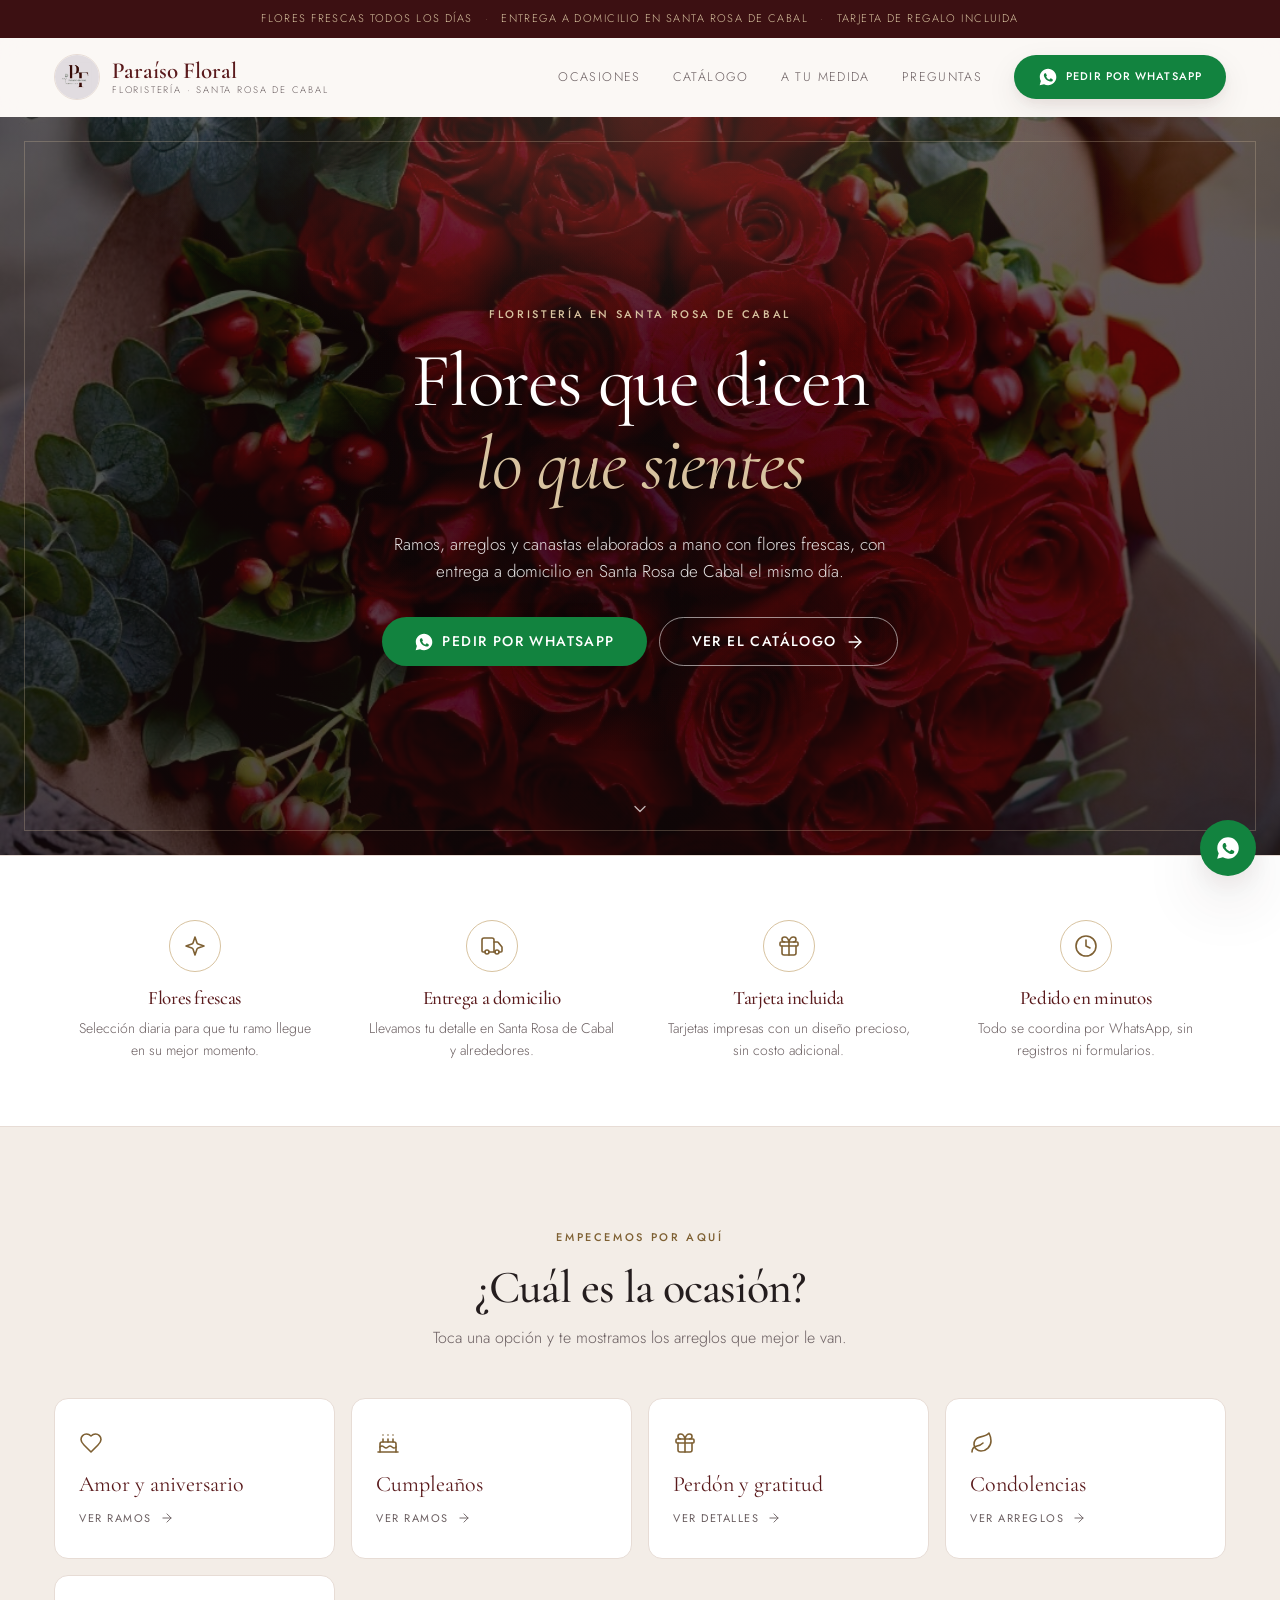
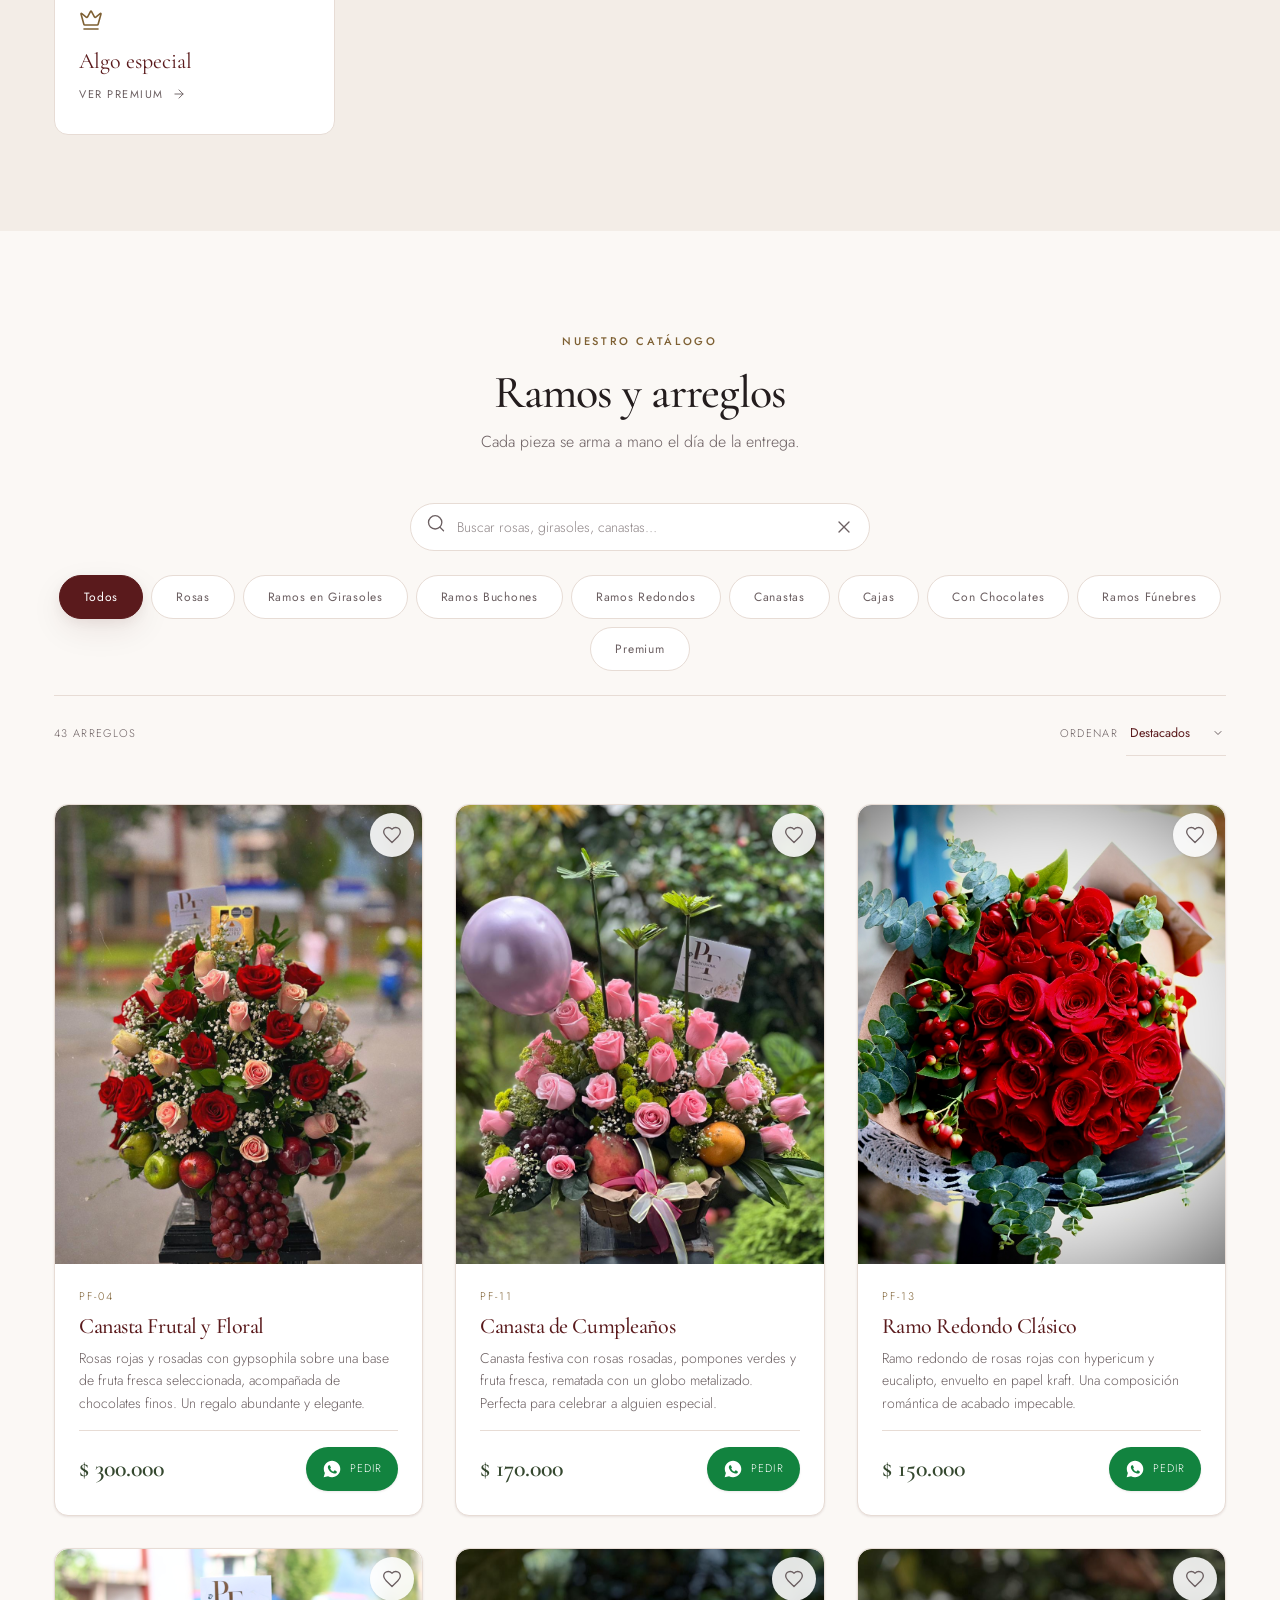
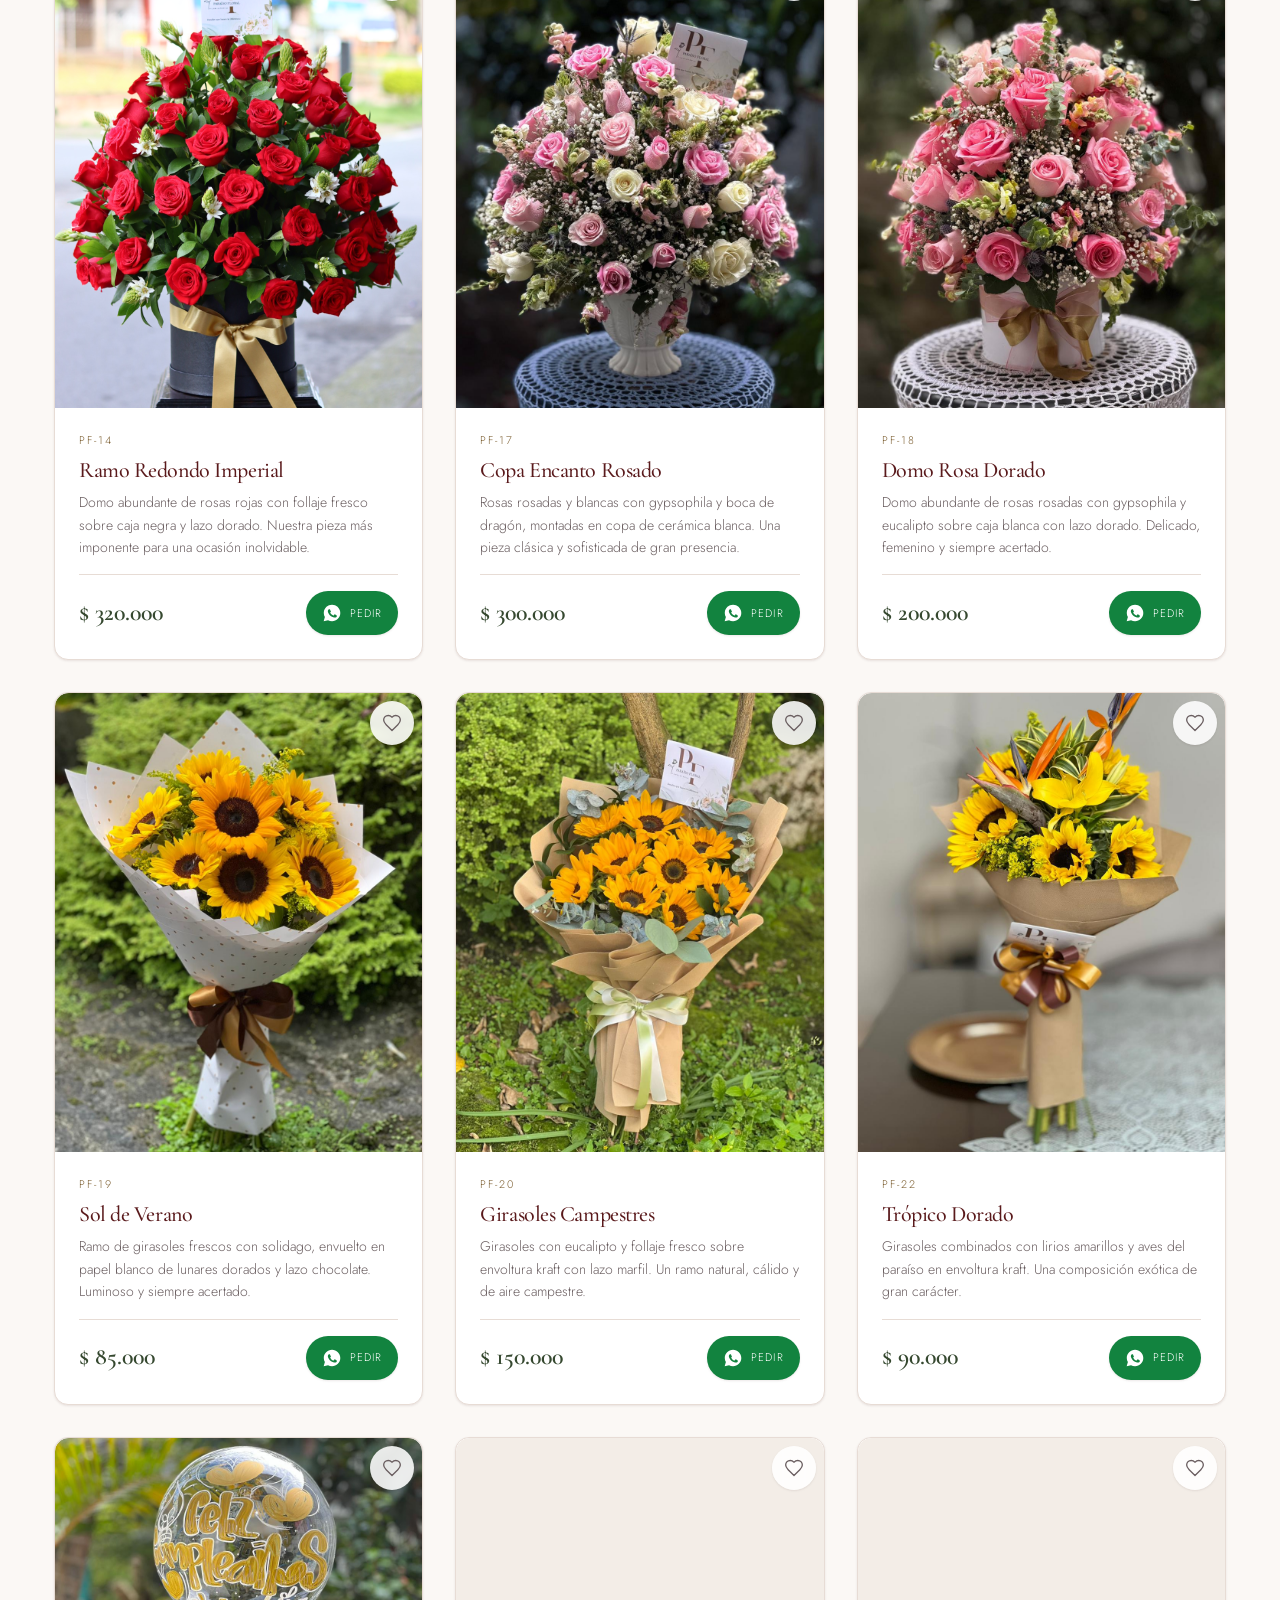
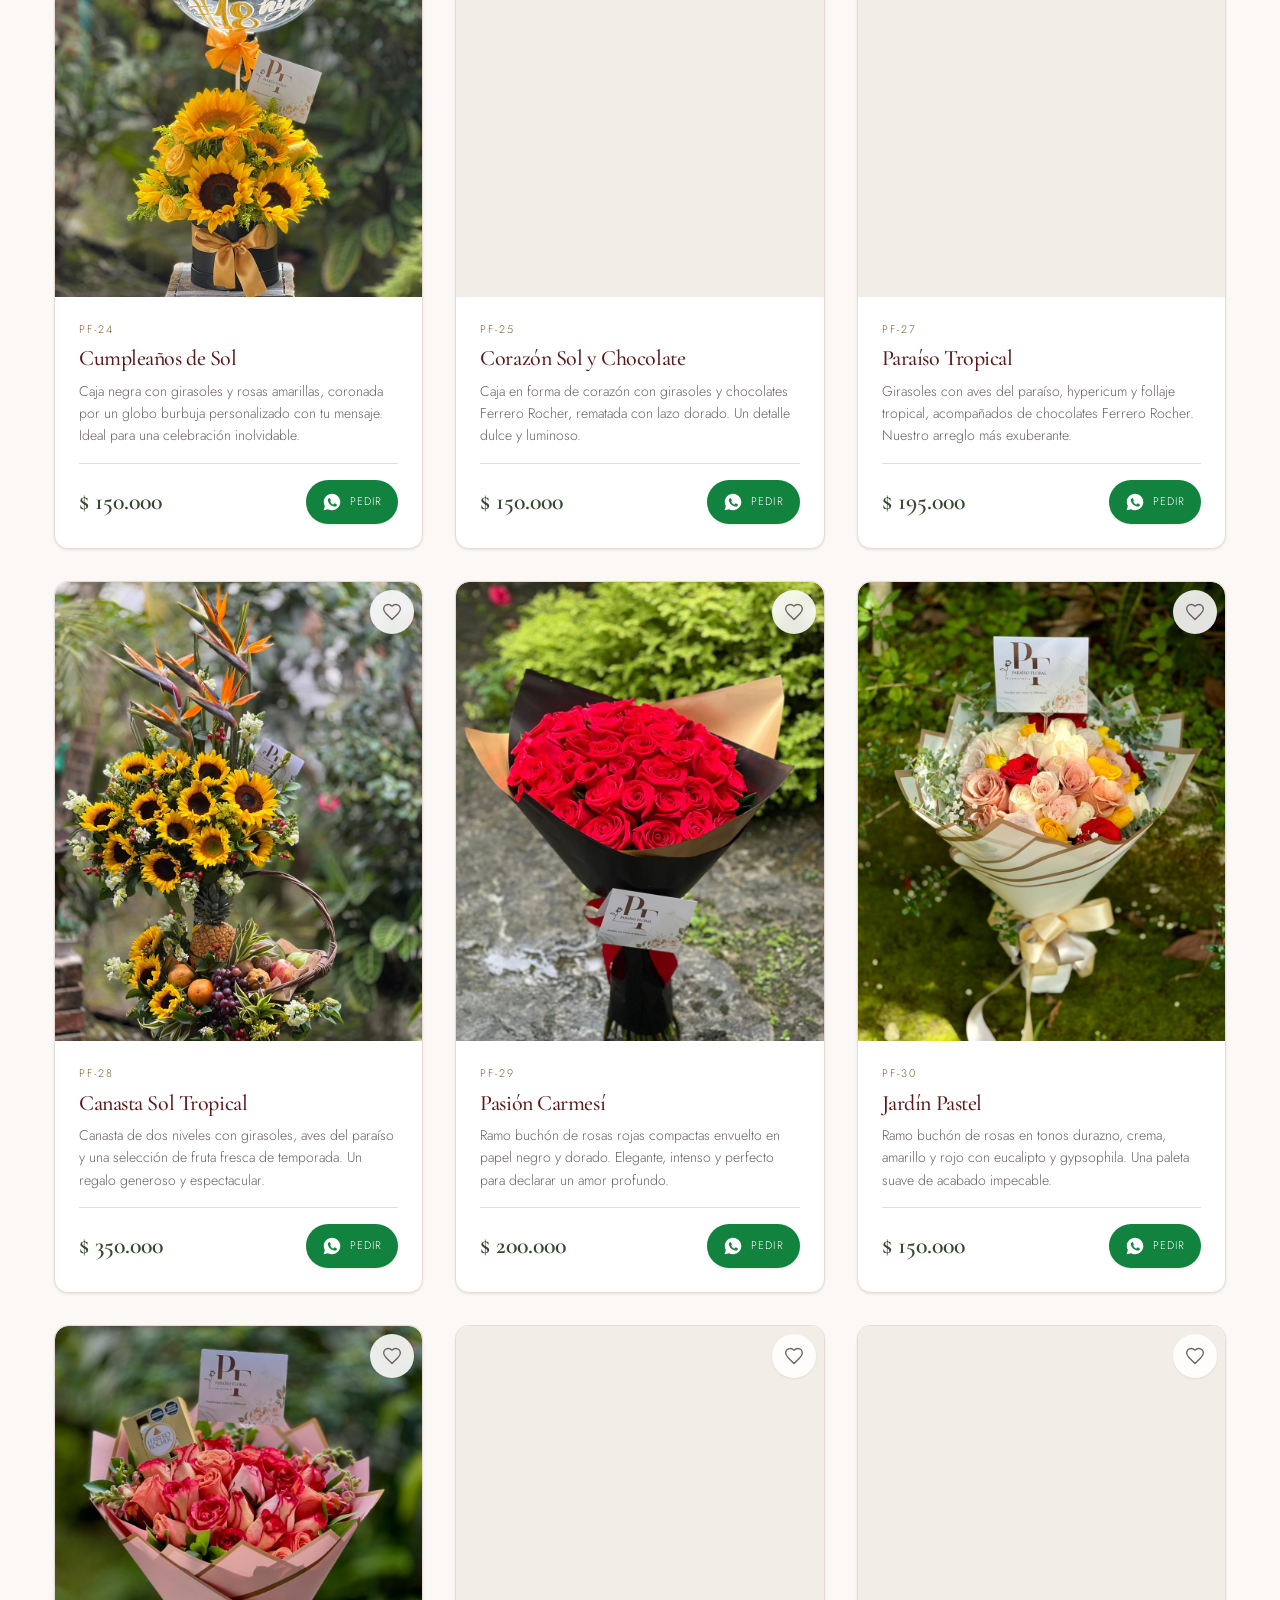
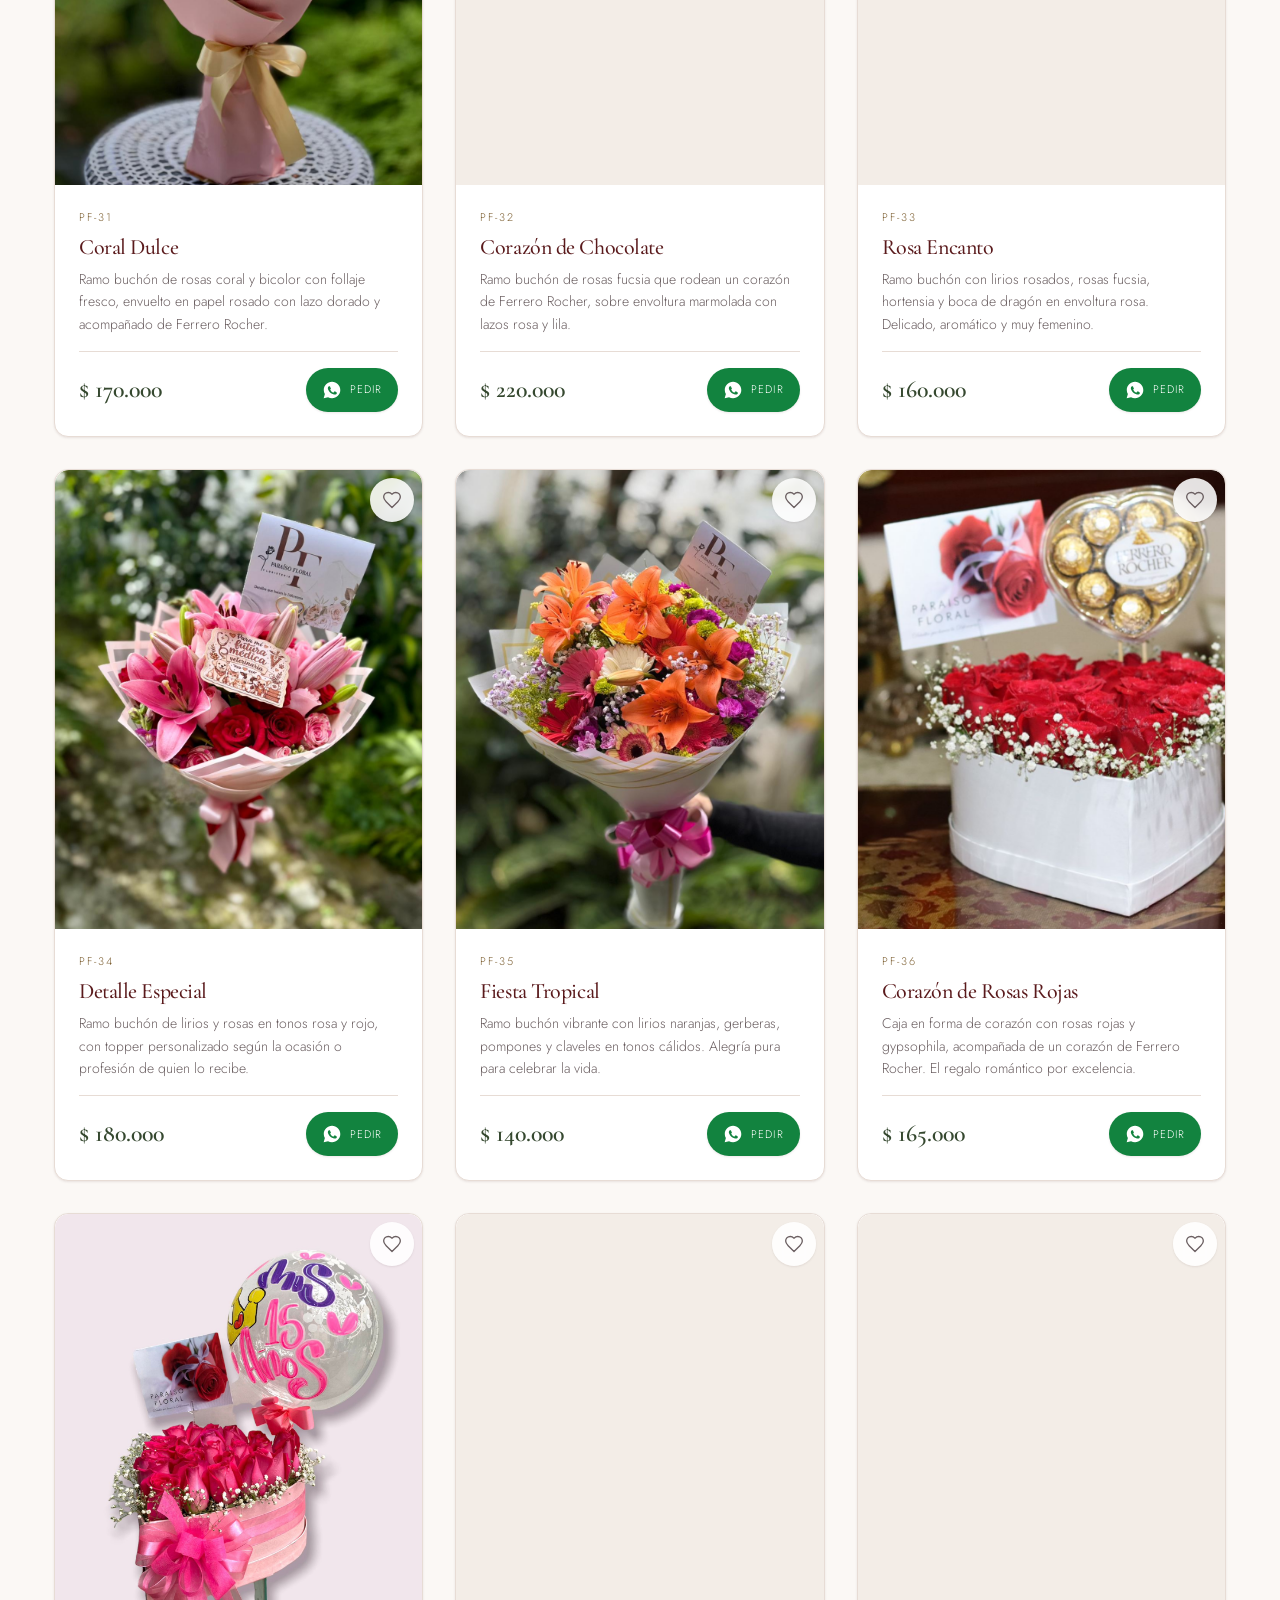
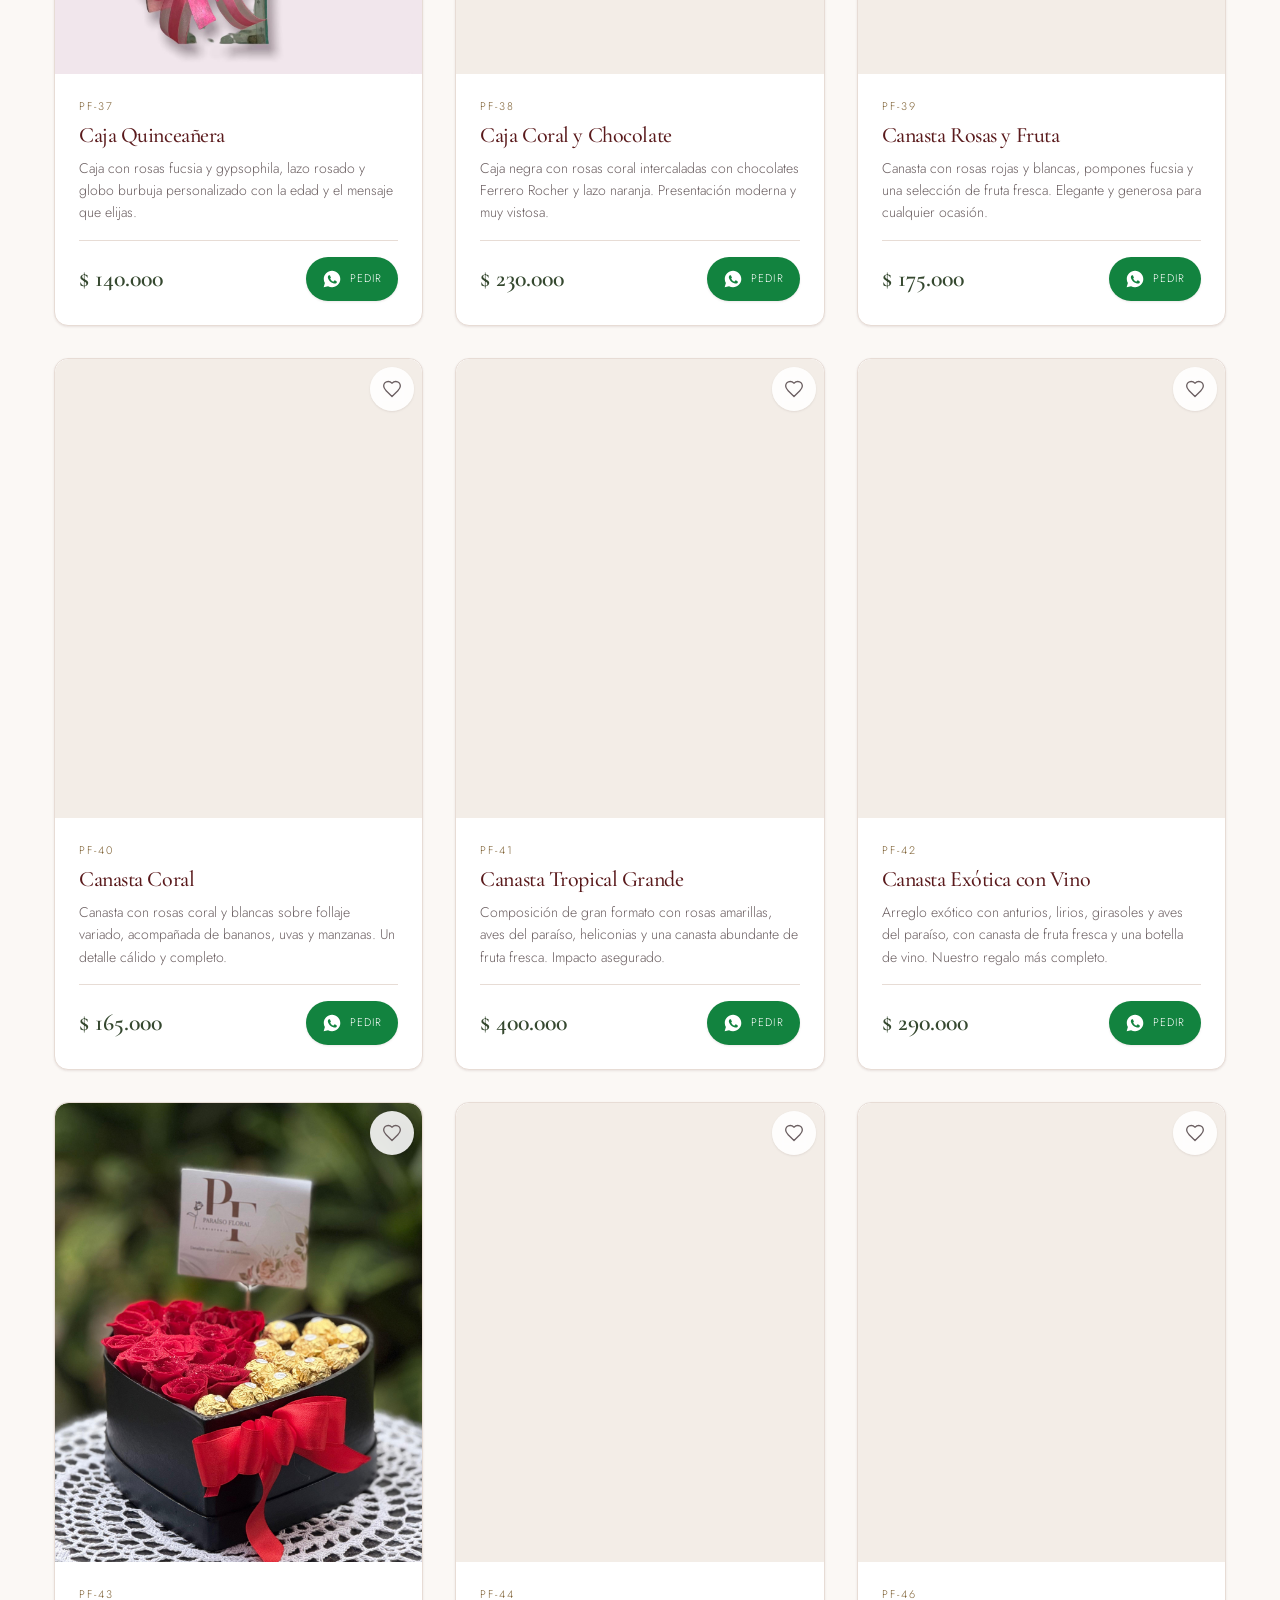
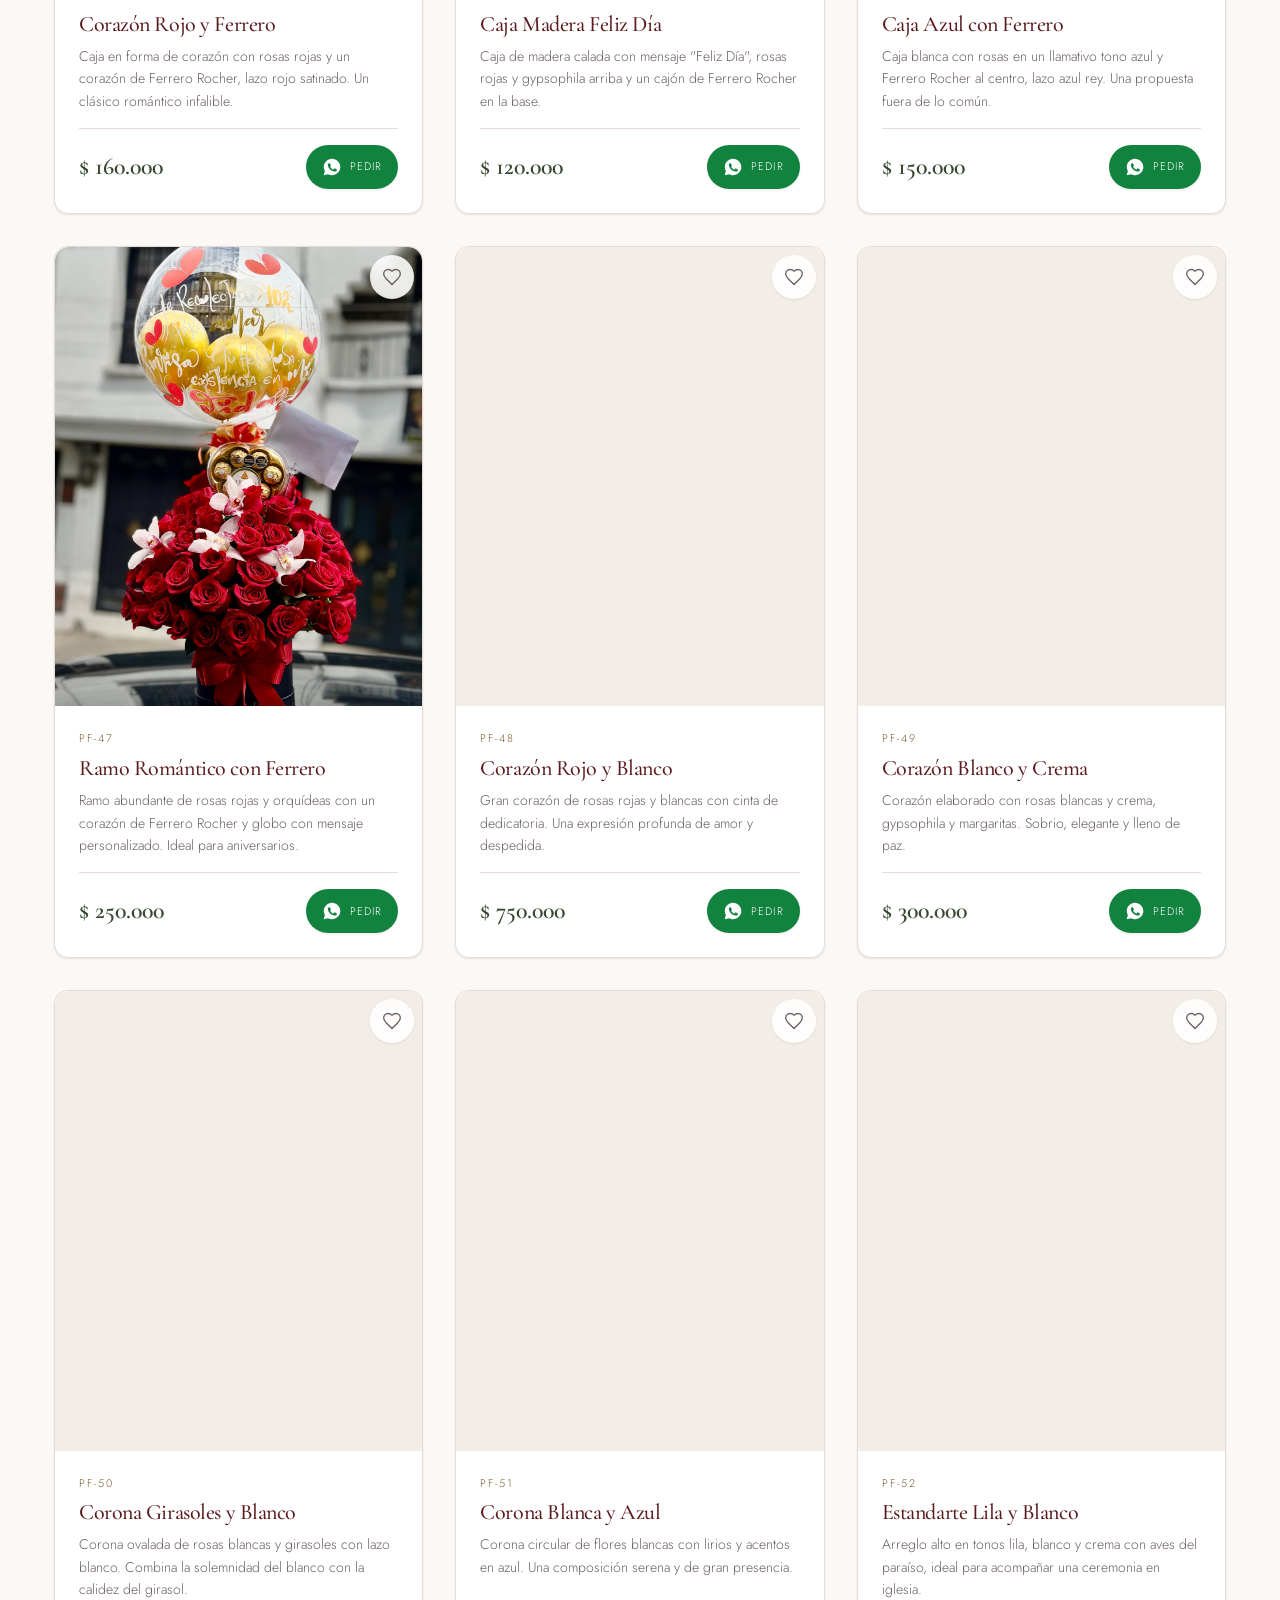
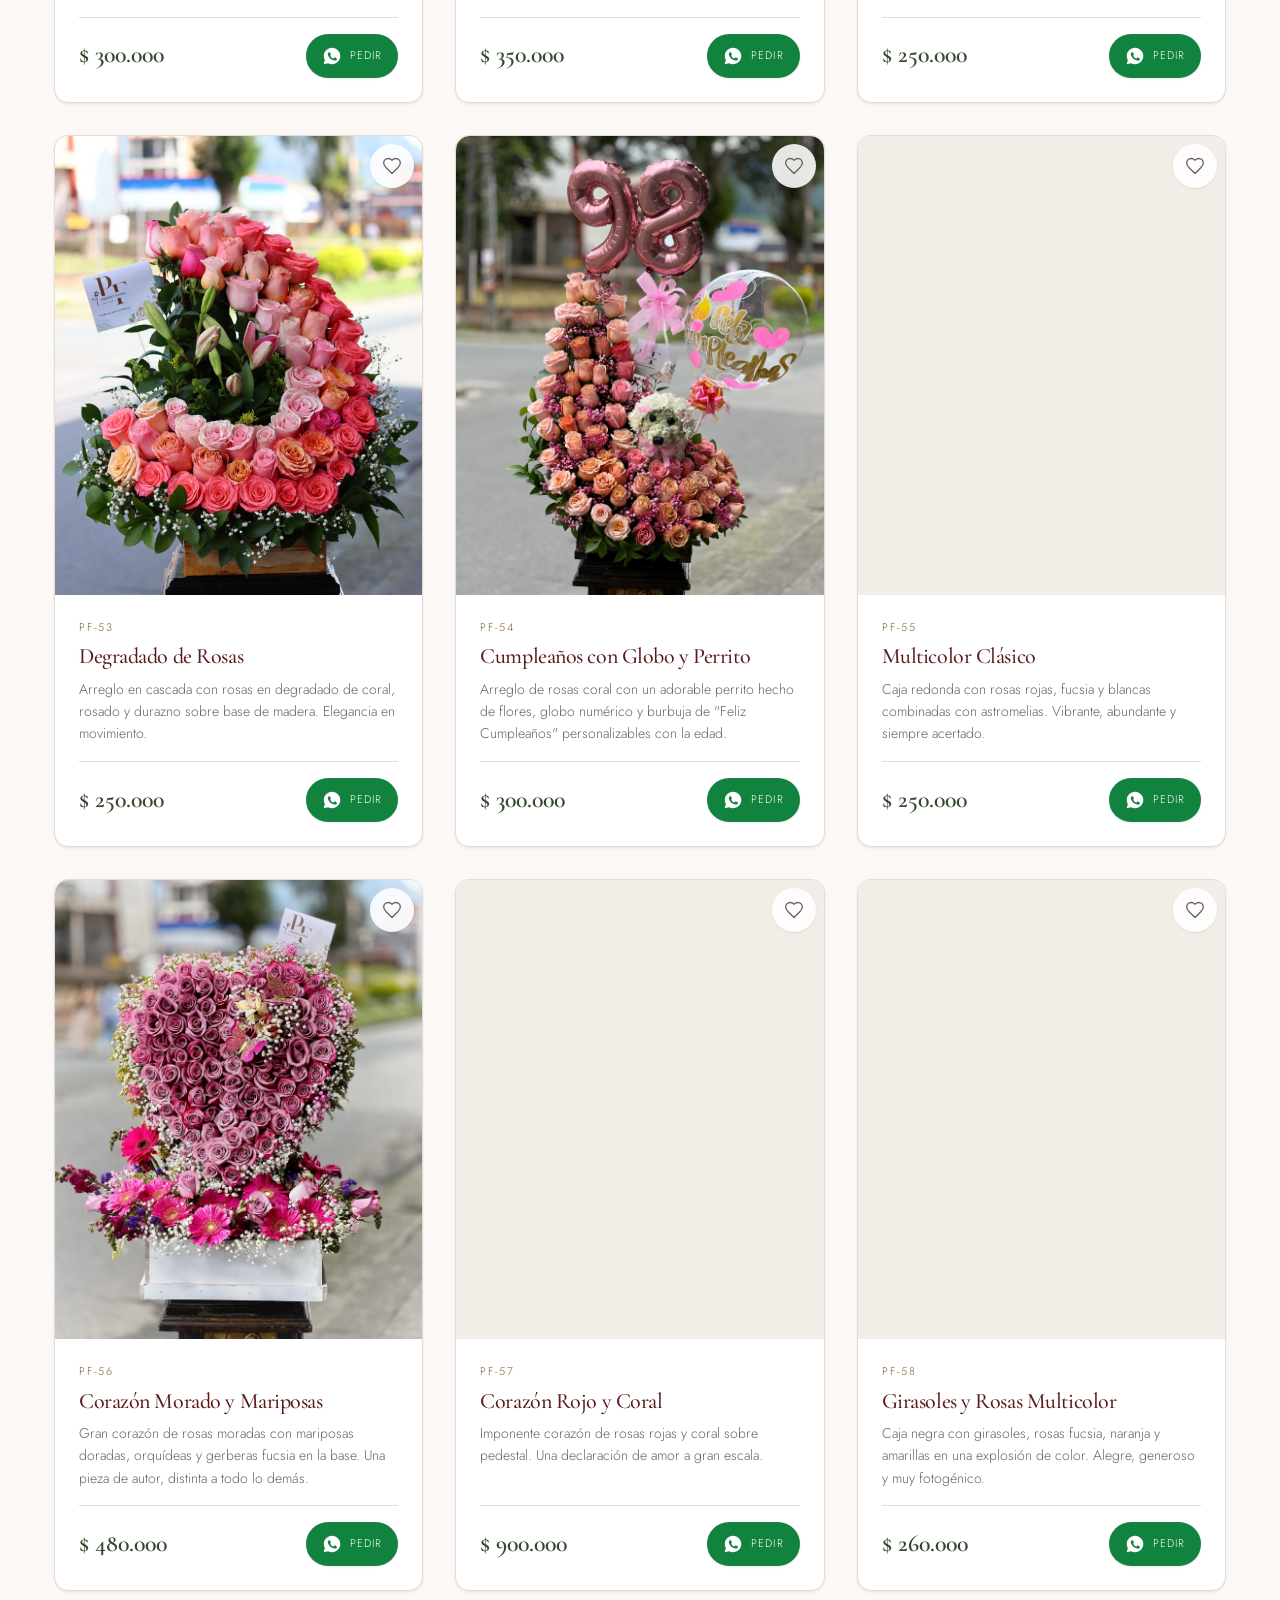
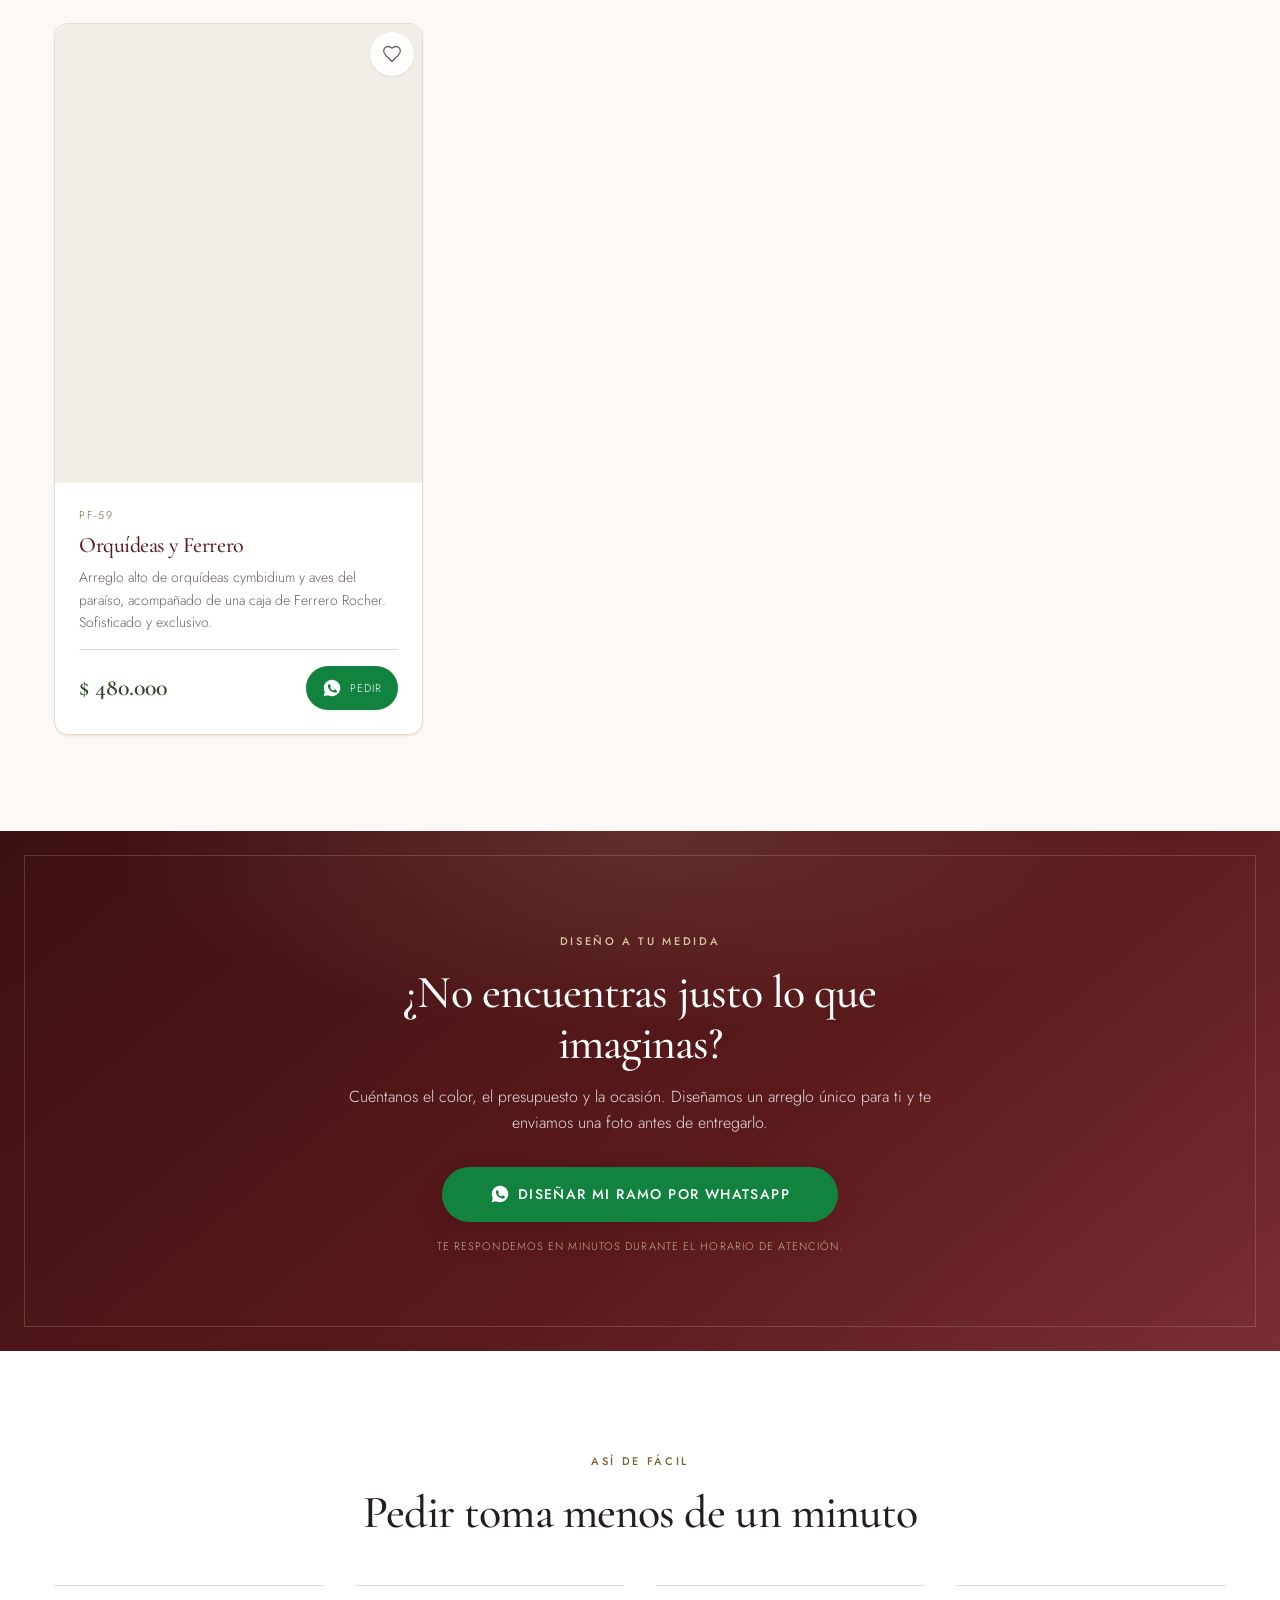
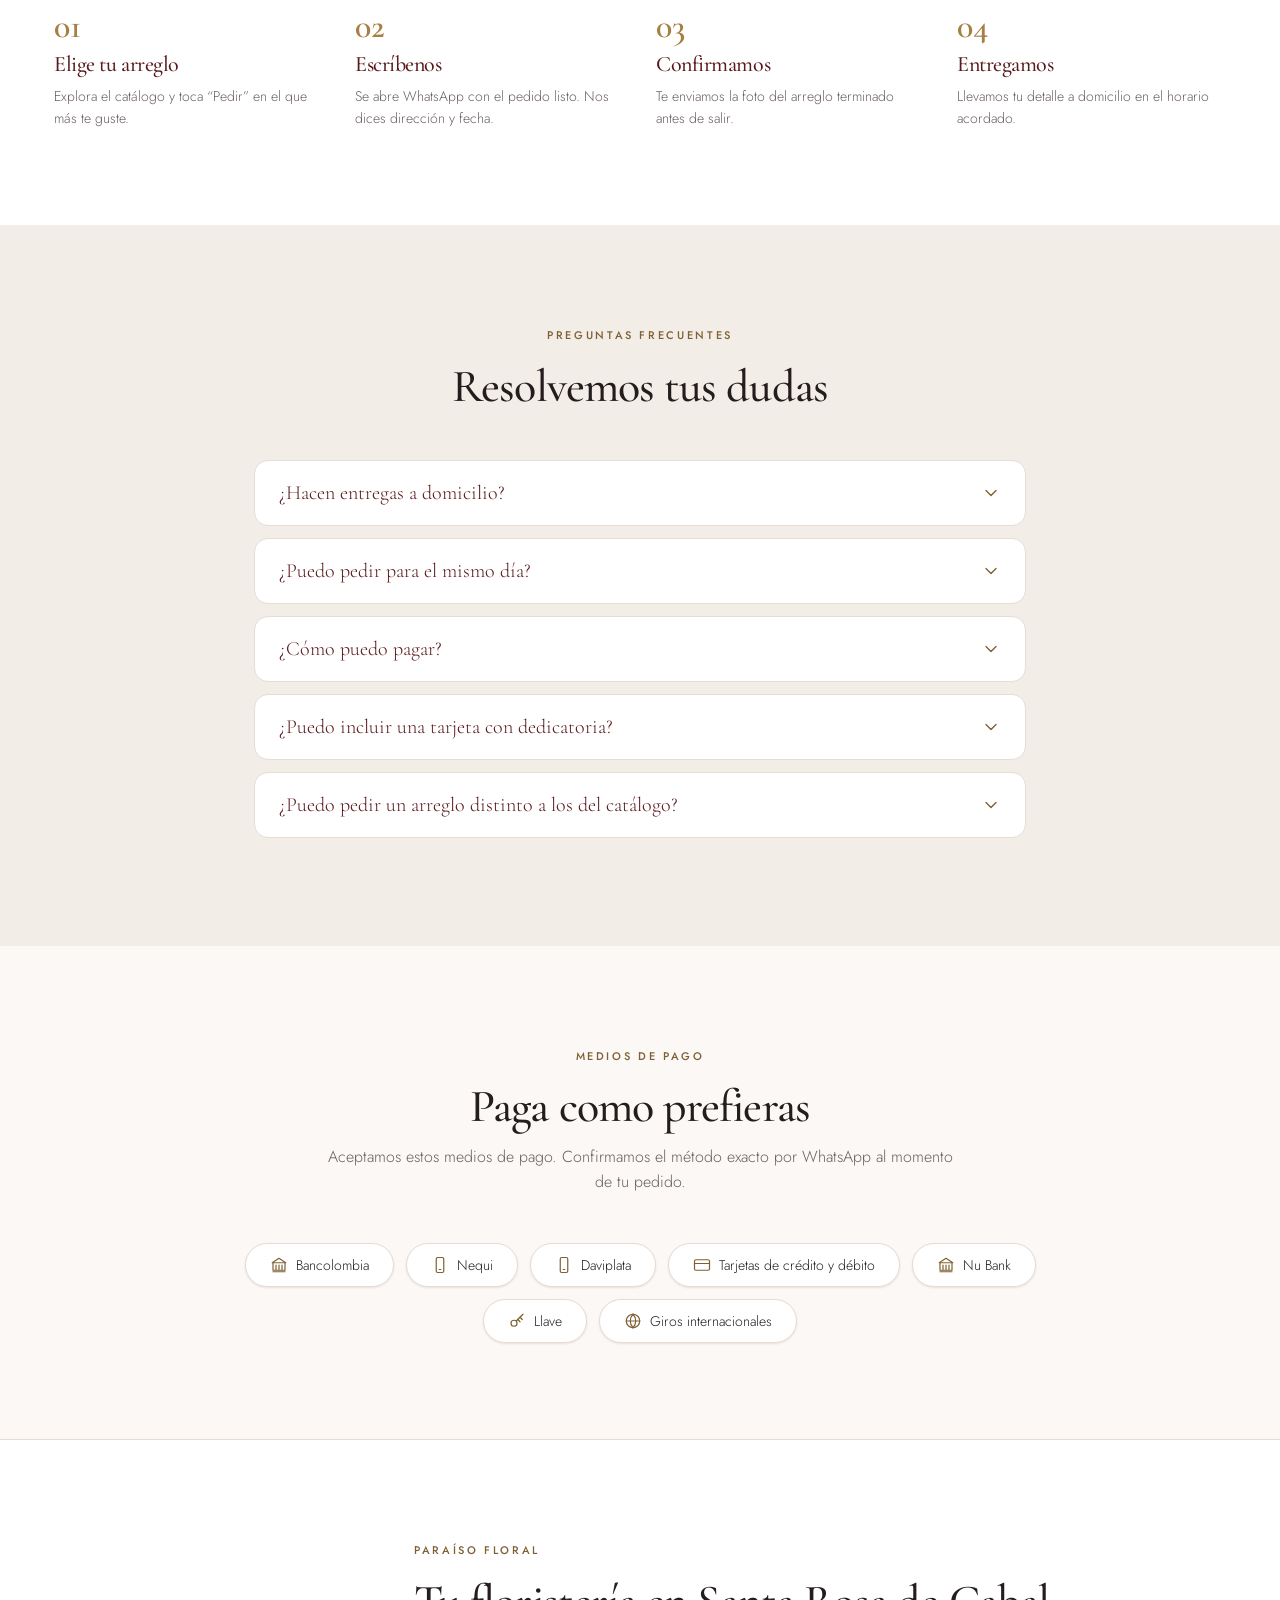
==== commit c4131979: "Agrega redes sociales y boton de resenas de Google Franja en el pie con Instagram, TikTok y Facebook" ====
--- a/index.html
+++ b/index.html
@@ -57,6 +57,10 @@
     <symbol id="i-phone" viewBox="0 0 24 24"><rect x="7" y="2" width="10" height="20" rx="2"/><line x1="11" y1="18" x2="13" y2="18"/></symbol>
     <symbol id="i-globe" viewBox="0 0 24 24"><circle cx="12" cy="12" r="9"/><line x1="3" y1="12" x2="21" y2="12"/><path d="M12 3a13 13 0 0 1 0 18"/><path d="M12 3a13 13 0 0 0 0 18"/></symbol>
     <symbol id="i-key" viewBox="0 0 24 24"><circle cx="8" cy="15" r="4"/><line x1="11" y1="12" x2="20" y2="3"/><line x1="16" y1="7" x2="19" y2="10"/><line x1="13" y1="10" x2="16" y2="13"/></symbol>
+    <symbol id="i-instagram" viewBox="0 0 24 24"><rect x="2" y="2" width="20" height="20" rx="5.5"/><circle cx="12" cy="12" r="4.2"/><circle cx="17.6" cy="6.4" r="1.1" fill="currentColor" stroke="none"/></symbol>
+    <symbol id="i-tiktok" viewBox="0 0 24 24"><path d="M16 3v11.6a4.6 4.6 0 1 1-4.6-4.6c.4 0 .8.05 1.1.15"/><path d="M16 3a5.4 5.4 0 0 0 5.2 5.2"/></symbol>
+    <symbol id="i-facebook" viewBox="0 0 24 24"><path d="M17 2.5h-2.7A4.8 4.8 0 0 0 9.5 7.3v2.9H7v4h2.5v7.3h4v-7.3h2.8l.7-4h-3.5V7.6a1.1 1.1 0 0 1 1.1-1.1H17z"/></symbol>
+    <symbol id="i-star" viewBox="0 0 24 24"><path d="m12 3 2.8 5.7 6.2.9-4.5 4.4 1.1 6.2L12 17.3 6.4 20.2l1.1-6.2L3 9.6l6.2-.9z"/></symbol>
   </defs>
 </svg>
 
@@ -388,6 +392,28 @@
       <p>Festivos<br>8:00 a. m. – 12:00 m.</p>
     </div>
   </div>
+
+  <div class="footer-social">
+    <div class="wrap footer-social-inner">
+      <div class="social">
+        <span class="social-label">Síguenos</span>
+        <a href="https://www.instagram.com/floristeriaparaisoflorall" target="_blank" rel="noopener" aria-label="Instagram de Paraíso Floral">
+          <svg class="ico" aria-hidden="true"><use href="#i-instagram"/></svg>
+        </a>
+        <a href="https://www.tiktok.com/@floristeriaparaisofloral" target="_blank" rel="noopener" aria-label="TikTok de Paraíso Floral">
+          <svg class="ico" aria-hidden="true"><use href="#i-tiktok"/></svg>
+        </a>
+        <a href="https://www.facebook.com/paraisofloraloficial" target="_blank" rel="noopener" aria-label="Facebook de Paraíso Floral">
+          <svg class="ico" aria-hidden="true"><use href="#i-facebook"/></svg>
+        </a>
+      </div>
+      <a class="rate" href="https://g.page/r/CdbgGrsCxlpqEBM/review" target="_blank" rel="noopener">
+        <svg class="ico" aria-hidden="true"><use href="#i-star"/></svg>
+        Califícanos en Google
+      </a>
+    </div>
+  </div>
+
   <div class="footer-bottom">
     <div class="wrap">
       <p>&copy; <span id="year"></span> Floristería Paraíso Floral · Santa Rosa de Cabal</p>
@@ -450,6 +476,11 @@
   "image": "https://floristeriaparaisofloral.com/images/hero.jpg",
   "logo": "https://floristeriaparaisofloral.com/images/logo.jpg",
   "telephone": "+573146872446",
+  "sameAs": [
+    "https://www.instagram.com/floristeriaparaisoflorall",
+    "https://www.tiktok.com/@floristeriaparaisofloral",
+    "https://www.facebook.com/paraisofloraloficial"
+  ],
   "address": {
     "@type": "PostalAddress",
     "streetAddress": "Carrera 14 # 20-78",
--- a/css/style.css
+++ b/css/style.css
@@ -791,6 +791,59 @@
   transition:background-size var(--t) var(--ease), color var(--t) var(--ease);
 }
 .footer-col a:hover{ background-size:100% 1px; color:var(--on-dark); }
+/* Redes sociales y botón de reseñas */
+.footer-social{ border-top:1px solid rgb(255 255 255 / .1); padding:var(--s-5) 0; }
+.footer-social-inner{
+  display:flex; flex-wrap:wrap; align-items:center; justify-content:space-between;
+  gap:var(--s-4);
+}
+.social{ display:flex; align-items:center; gap:var(--s-2); }
+.social-label{
+  margin-right:var(--s-2);
+  font-size:var(--fs-6); letter-spacing:.16em; text-transform:uppercase;
+  color:var(--gold-soft);
+}
+.social a{
+  display:flex; align-items:center; justify-content:center;
+  width:44px; height:44px;
+  border:1px solid rgb(255 255 255 / .18);
+  border-radius:var(--r-pill);
+  color:rgb(255 255 255 / .82);
+  transition:transform var(--t) var(--ease), color var(--t) var(--ease),
+             border-color var(--t) var(--ease), background-color var(--t) var(--ease);
+}
+.social a:hover{
+  transform:translateY(-3px);
+  color:var(--vino-900);
+  background:var(--gold-soft);
+  border-color:var(--gold-soft);
+}
+.social a:active{ transform:translateY(-1px) scale(.97); }
+
+.rate{
+  display:inline-flex; align-items:center; gap:var(--s-2);
+  min-height:44px;
+  padding:var(--s-2) var(--s-5);
+  font-size:var(--fs-6); letter-spacing:.12em; text-transform:uppercase;
+  color:var(--gold-soft);
+  border:1px solid rgb(216 195 160 / .4);
+  border-radius:var(--r-pill);
+  transition:transform var(--t) var(--ease), color var(--t) var(--ease),
+             background-color var(--t) var(--ease), border-color var(--t) var(--ease);
+}
+.rate .ico{ width:16px; height:16px; }
+.rate:hover{
+  transform:translateY(-2px);
+  background:var(--gold-soft);
+  border-color:var(--gold-soft);
+  color:var(--vino-900);
+}
+.rate:active{ transform:translateY(-1px) scale(.995); }
+
+@media (max-width:600px){
+  .footer-social-inner{ flex-direction:column; align-items:flex-start; }
+}
+
 .footer-bottom{ border-top:1px solid rgb(255 255 255 / .1); padding:var(--s-4) 0; }
 .footer-bottom p{ font-size:.75rem; color:rgb(255 255 255 / .5); text-align:center; margin-inline:auto; }
 
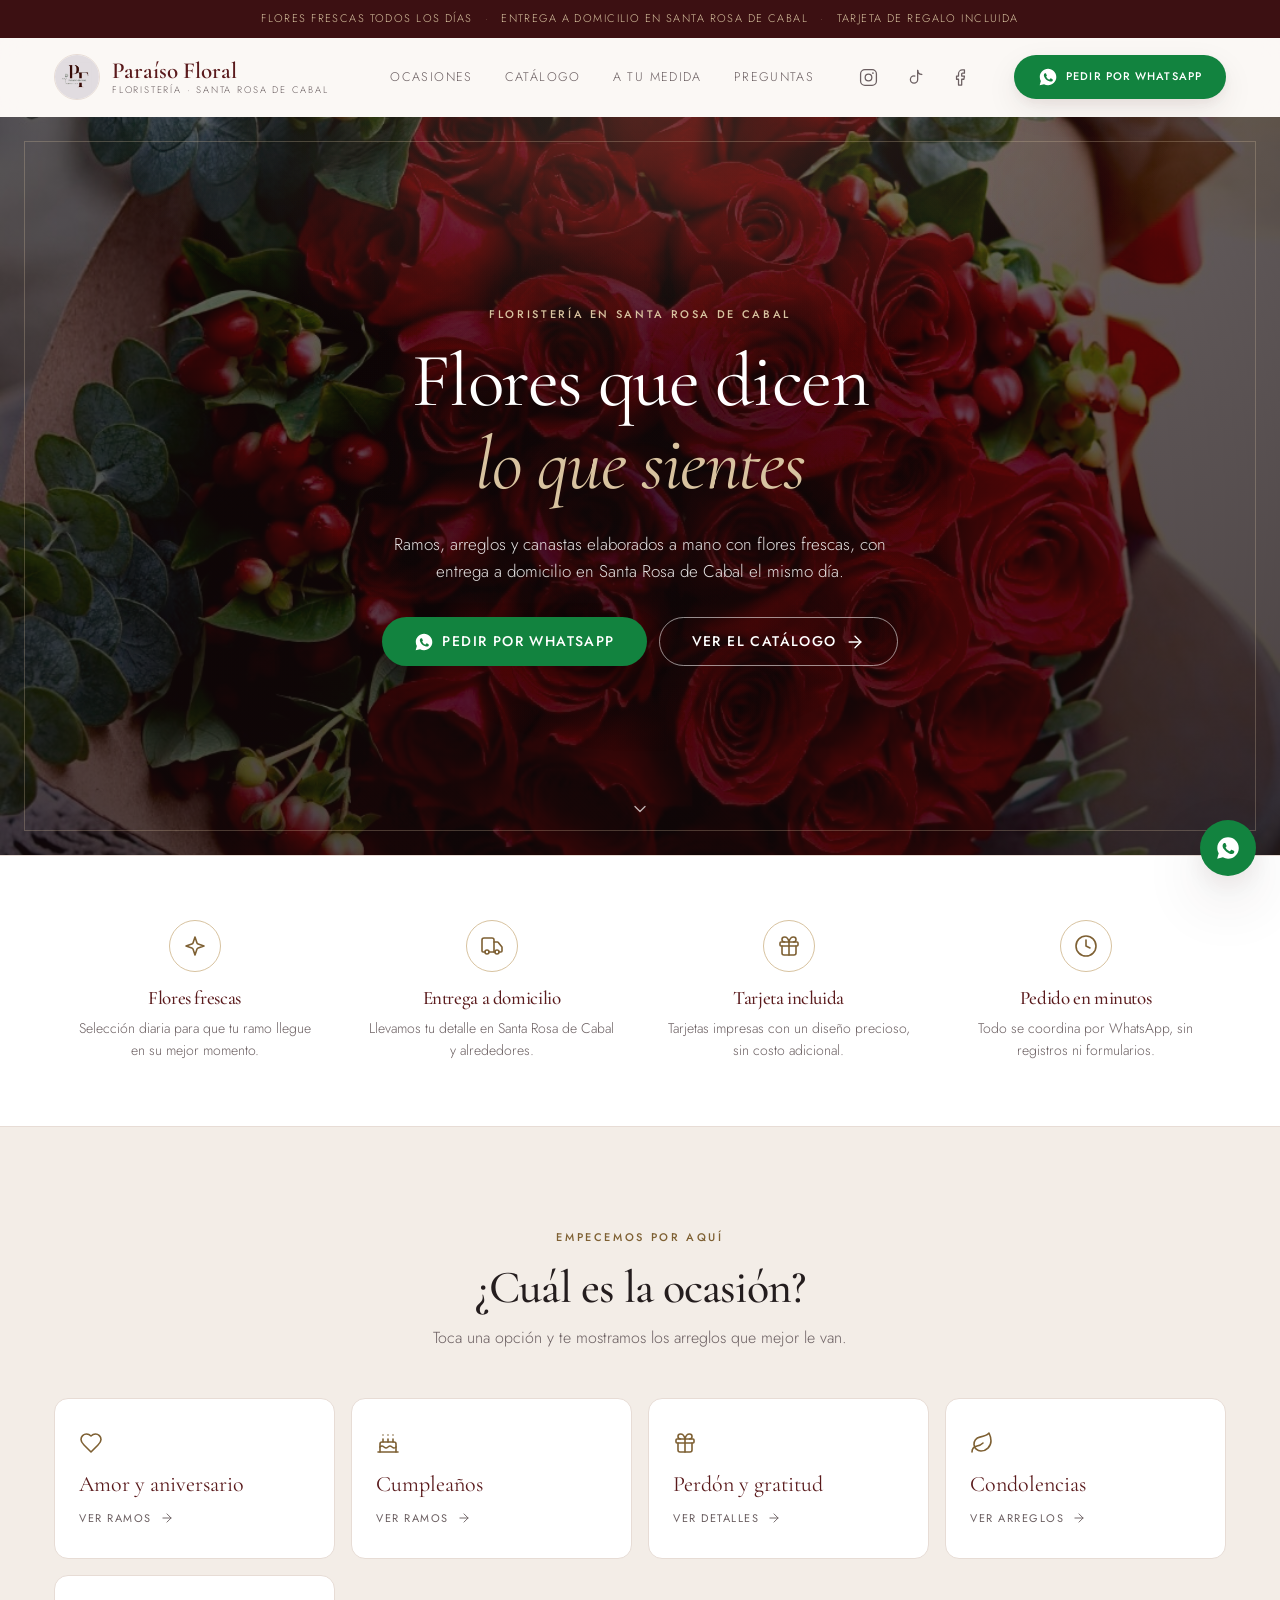
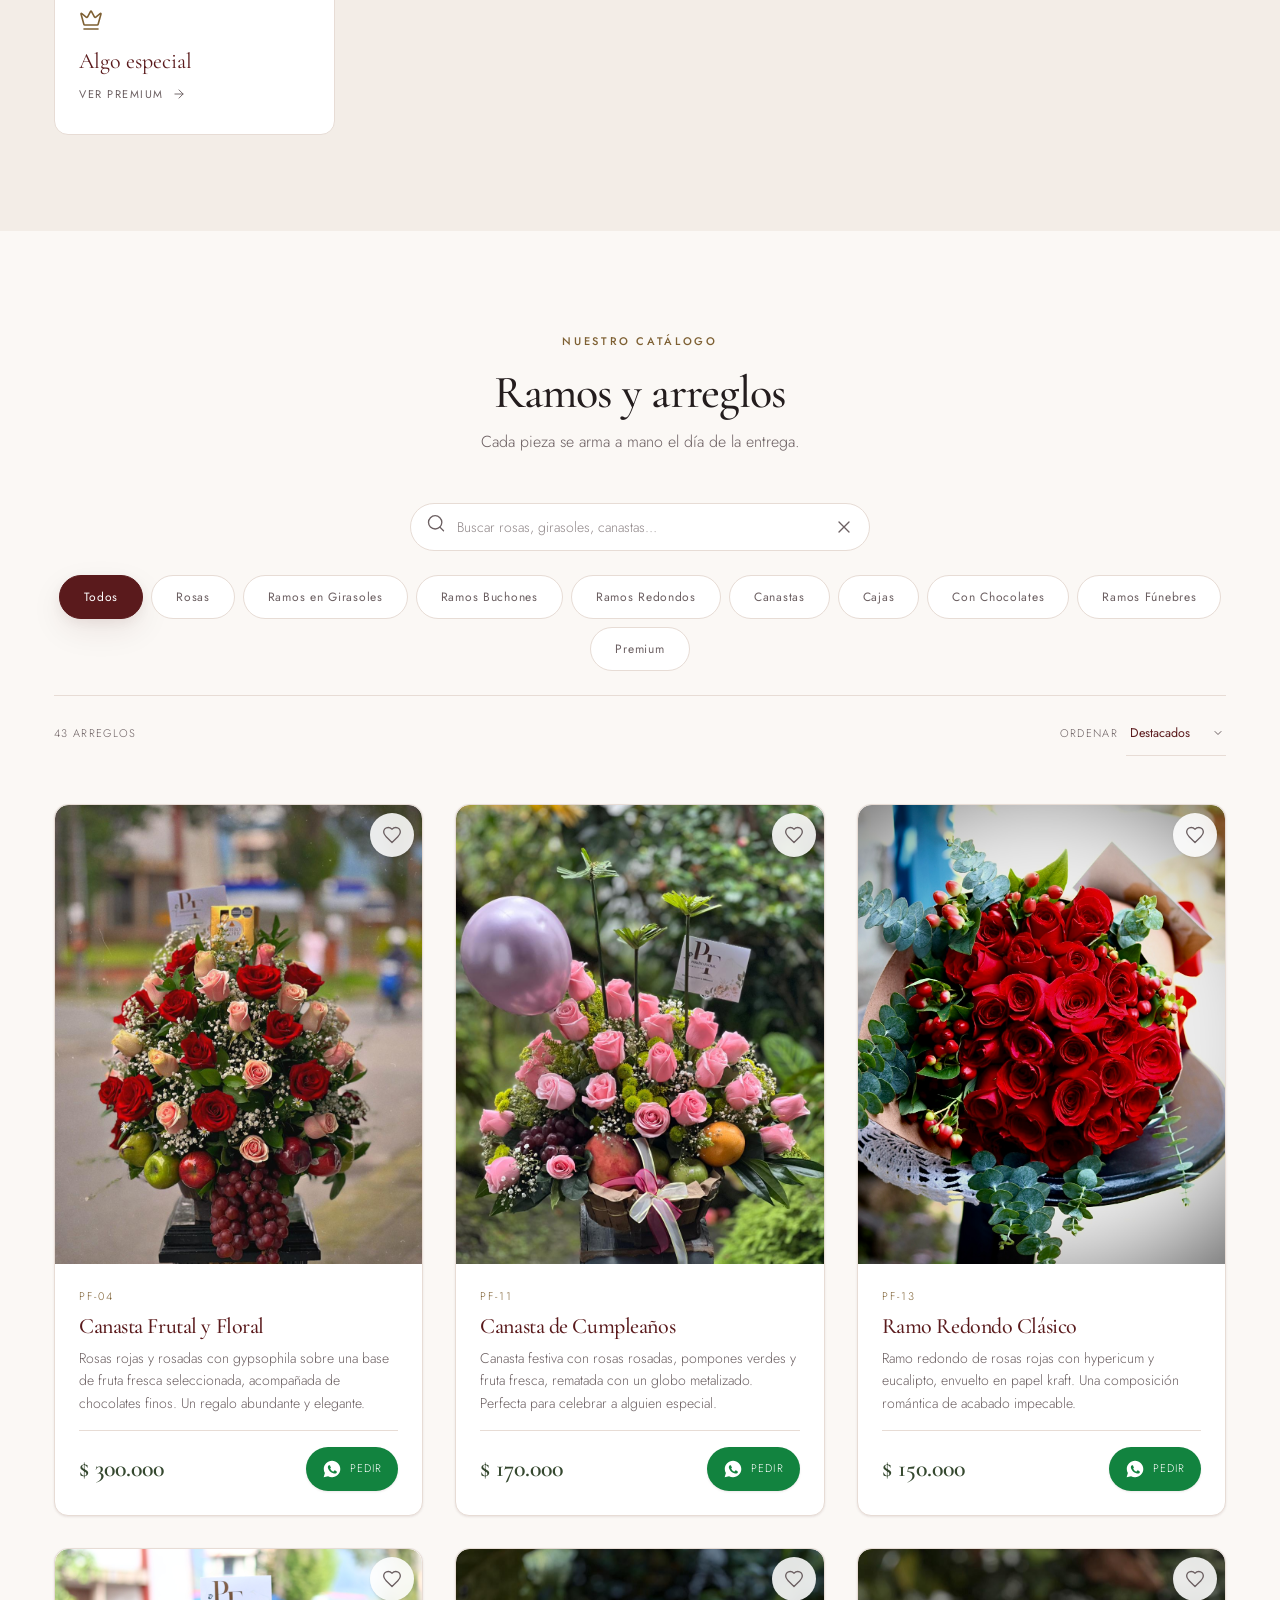
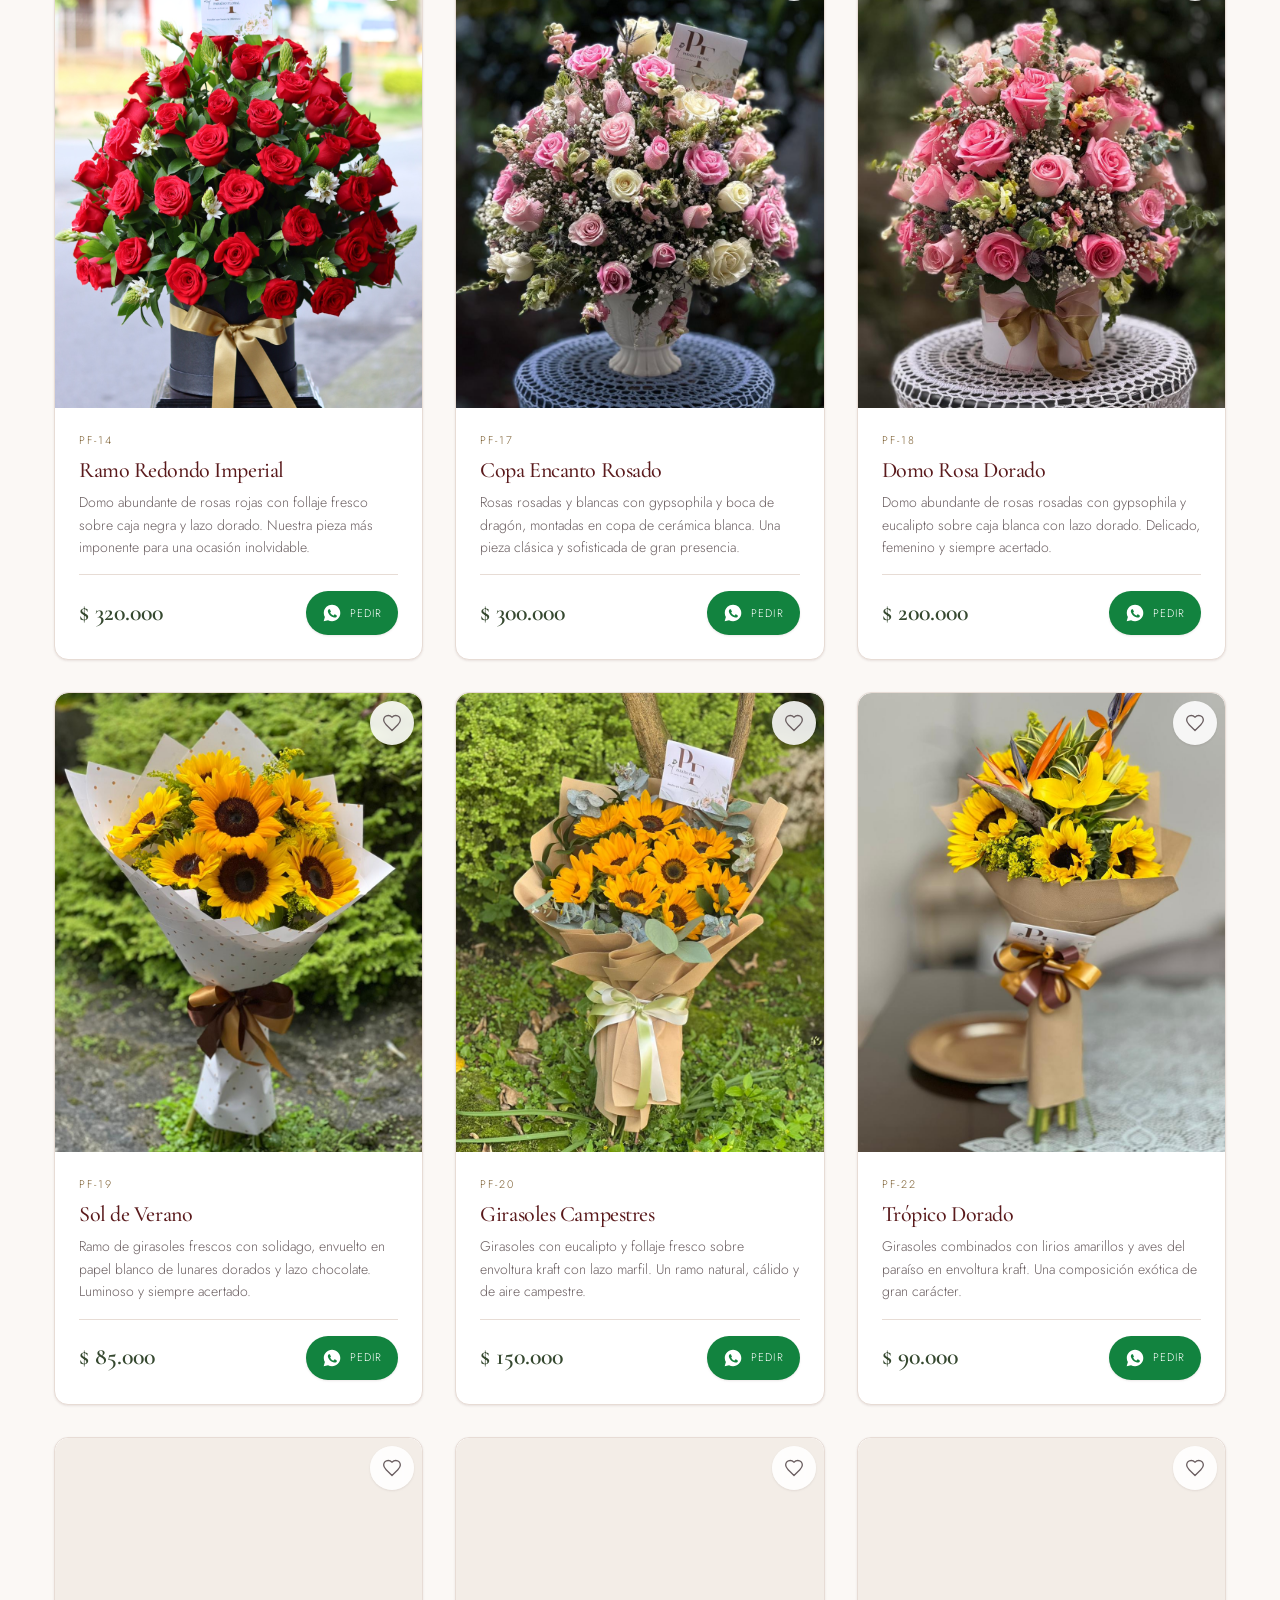
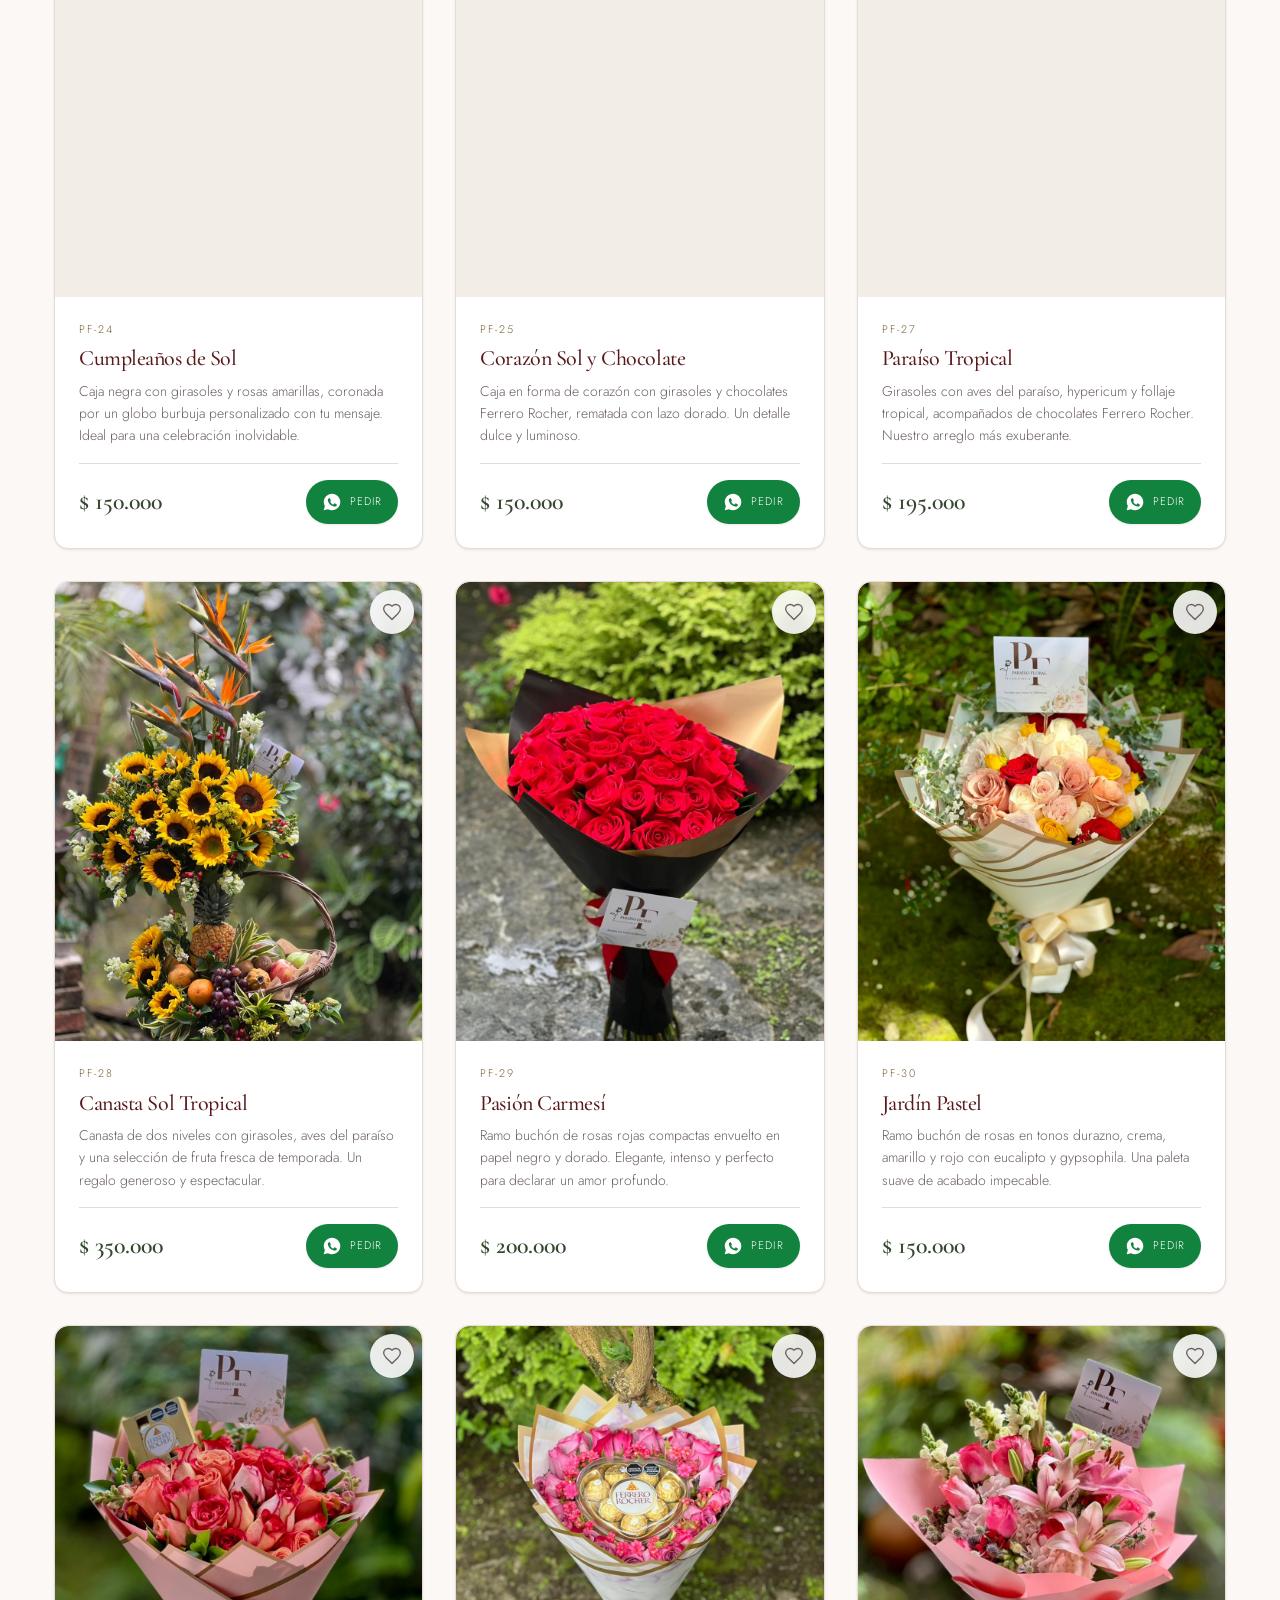
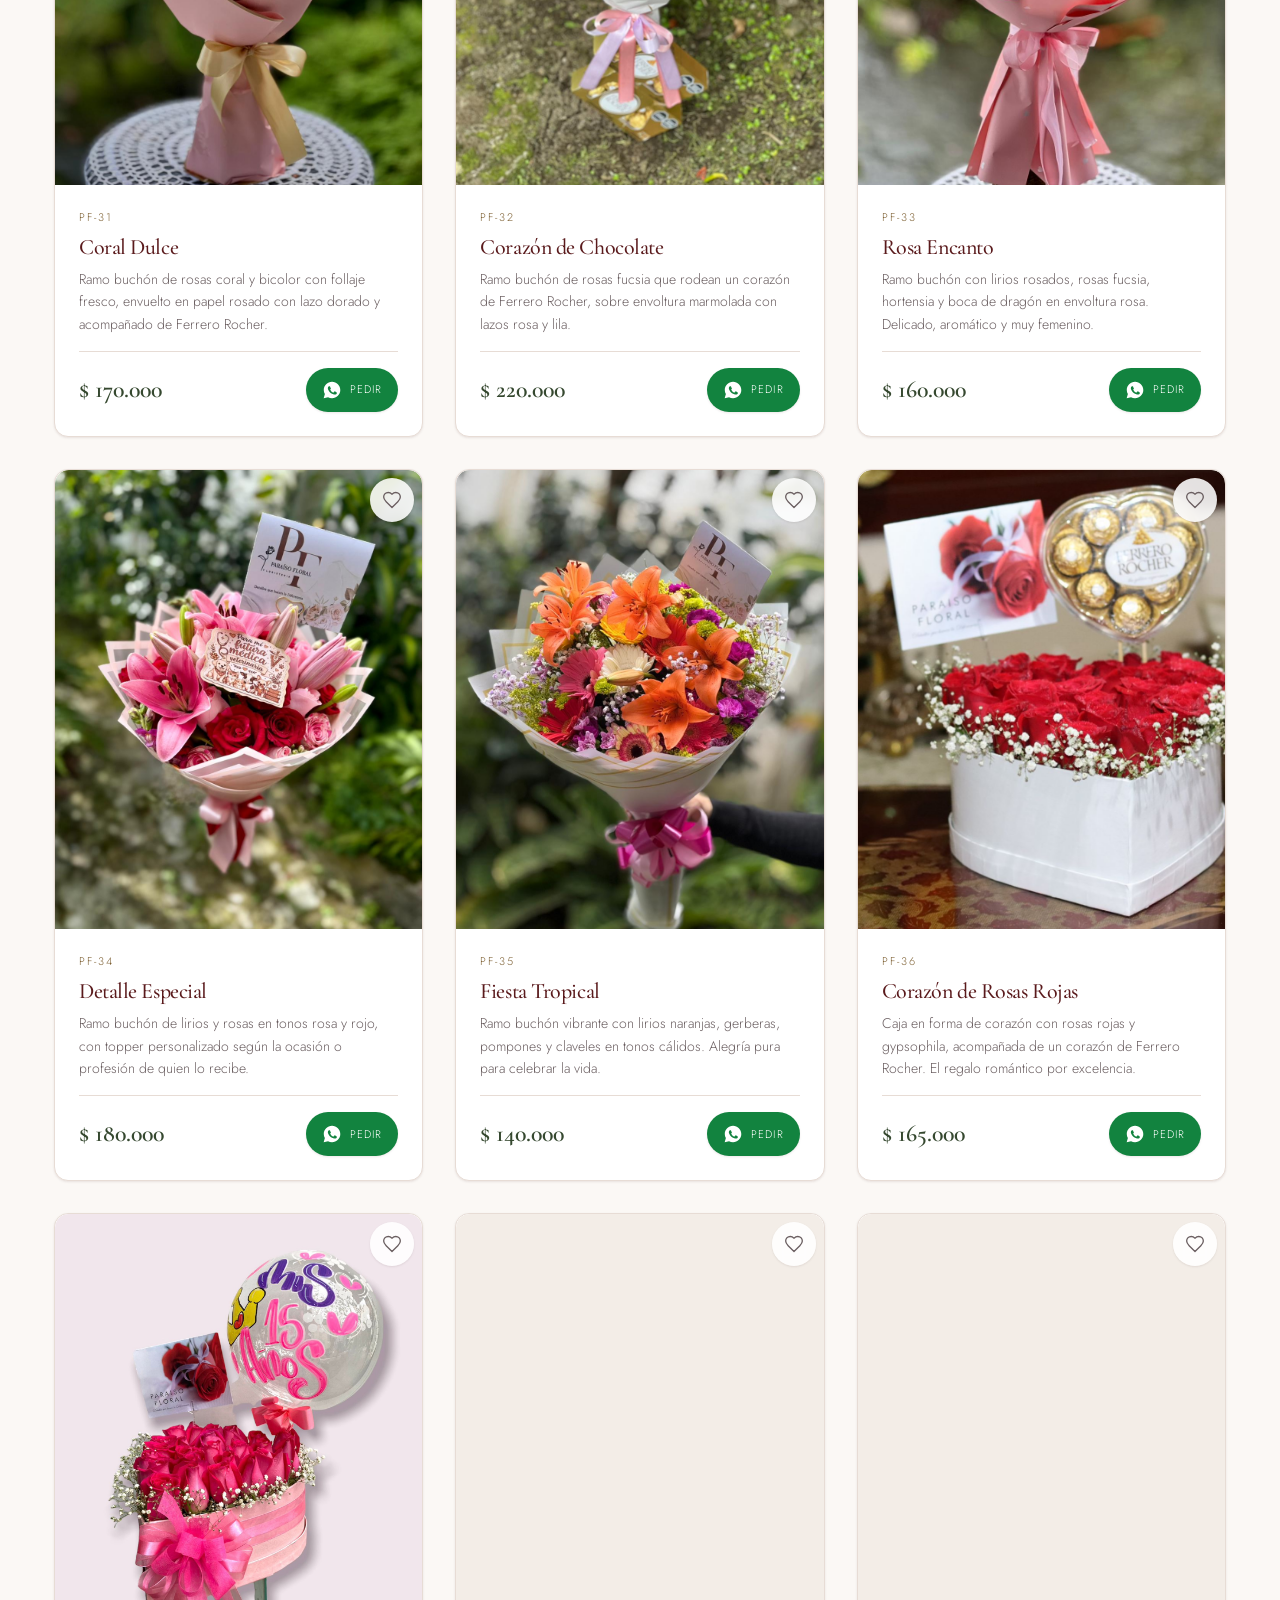
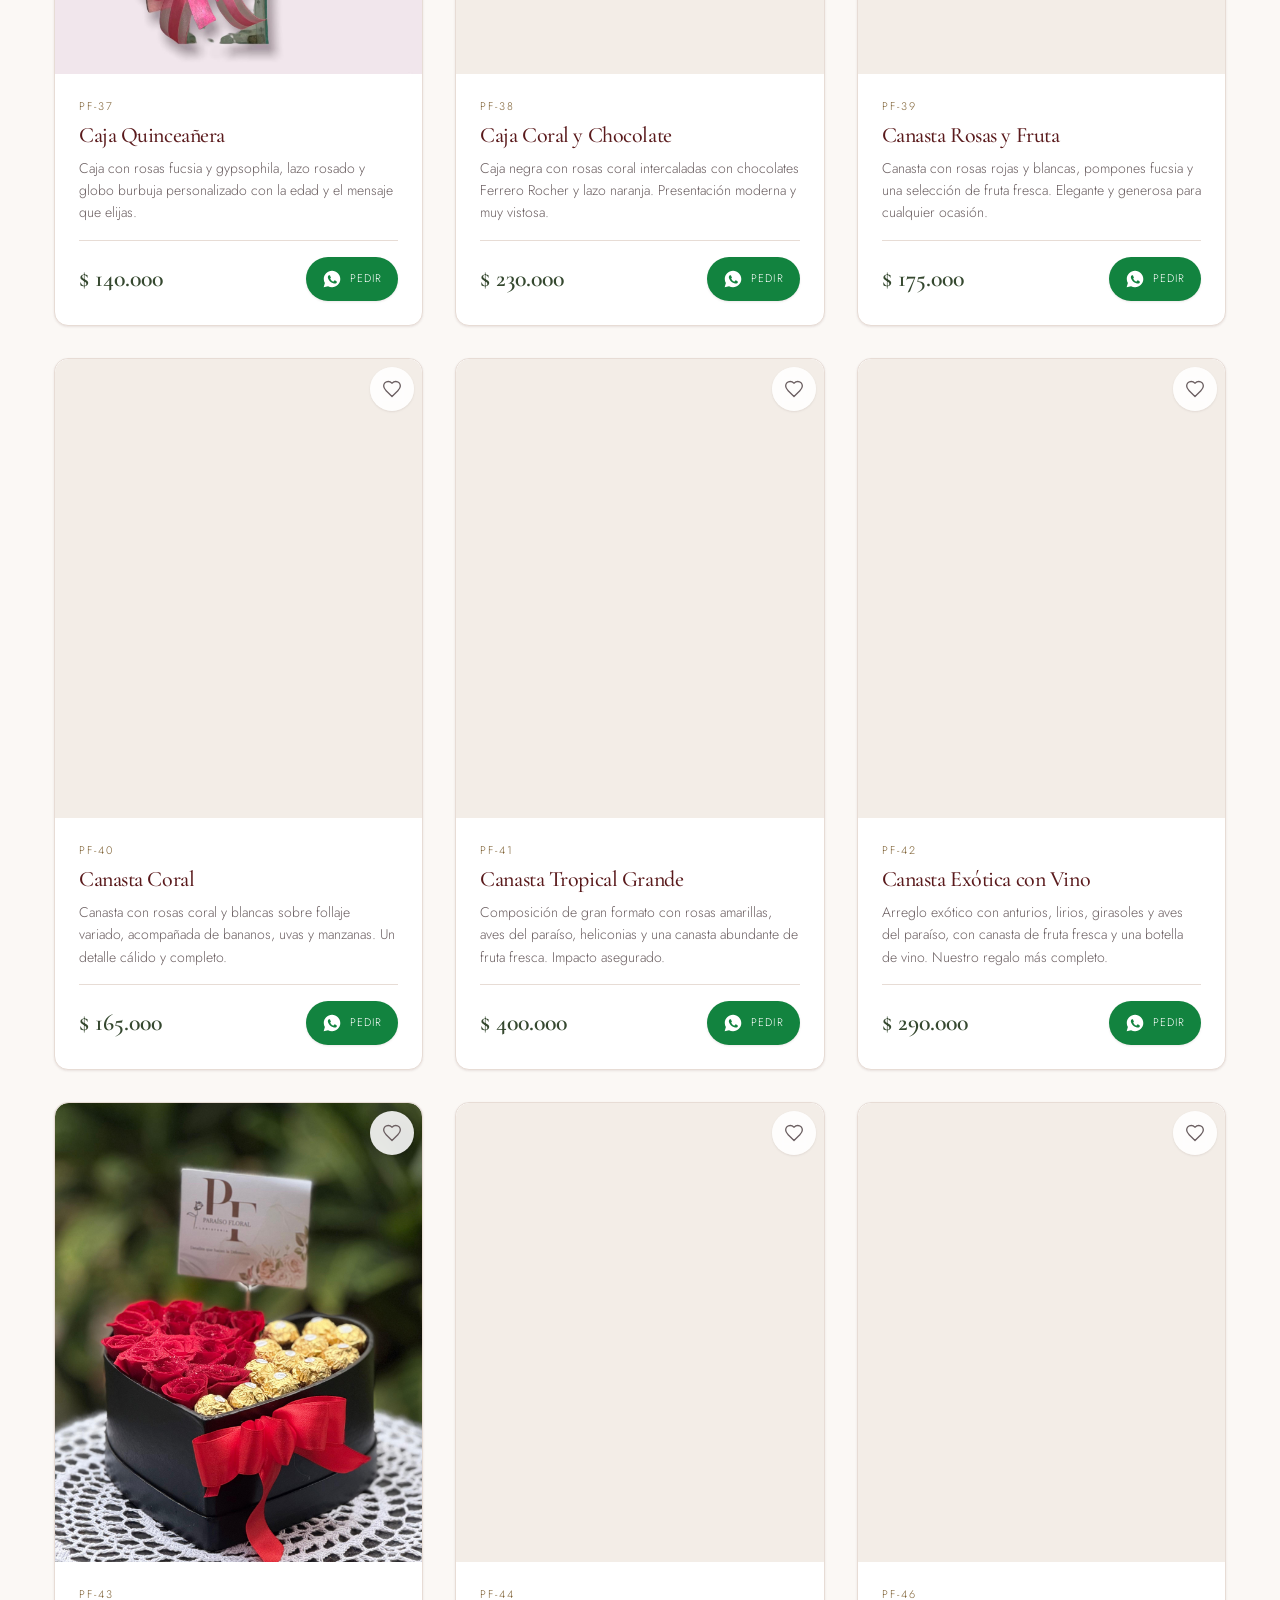
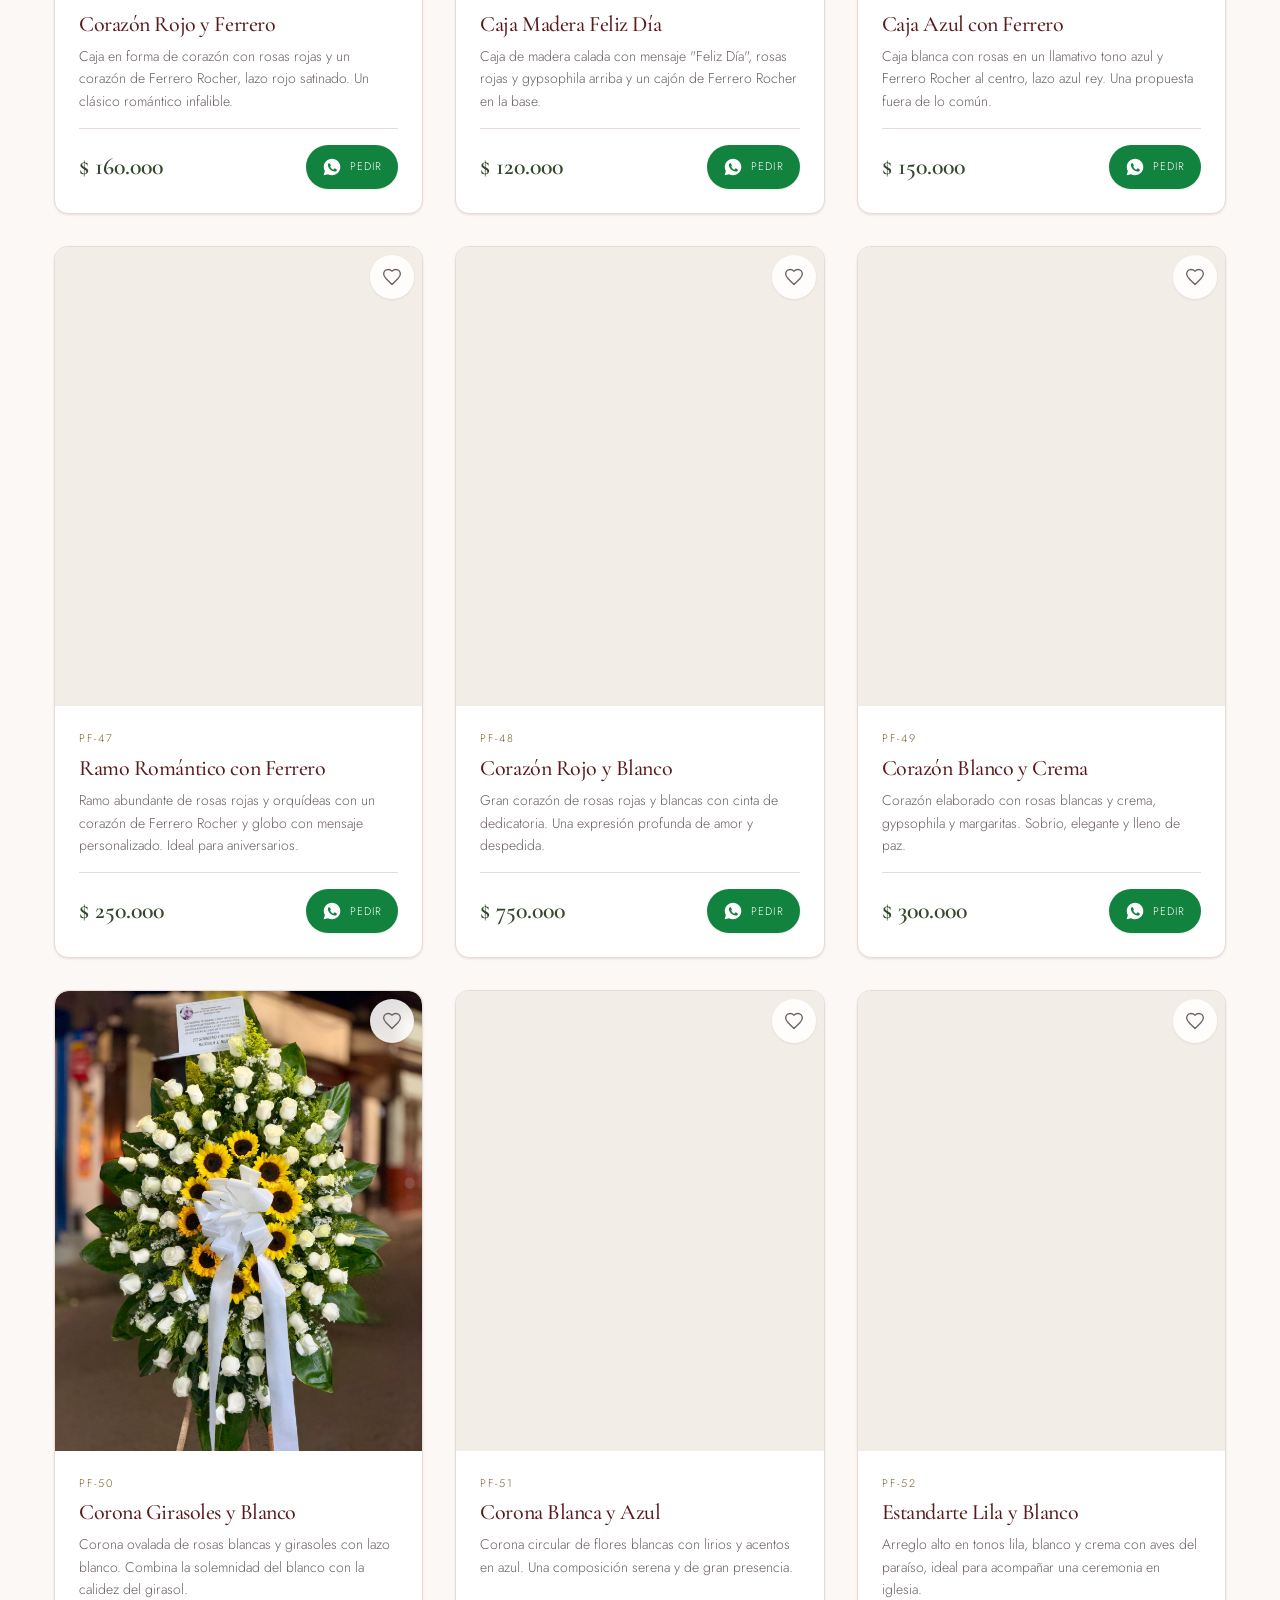
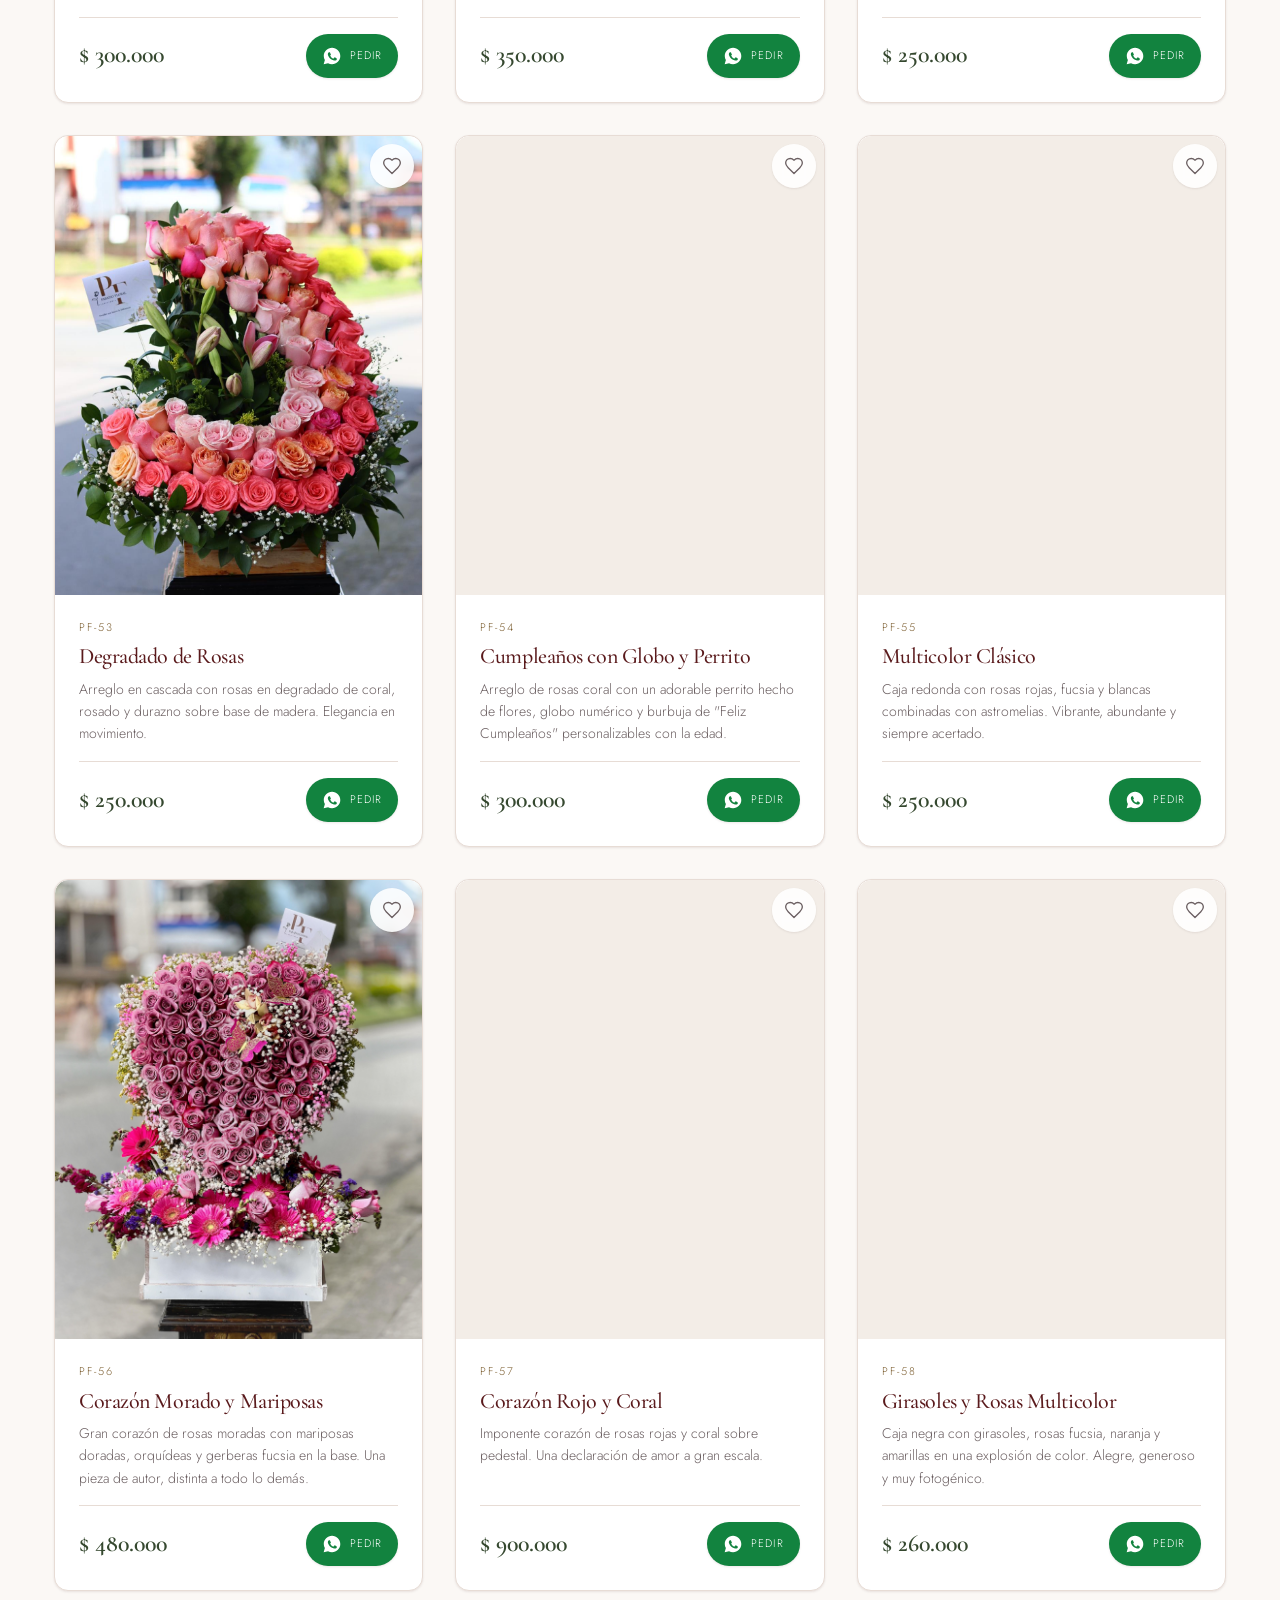
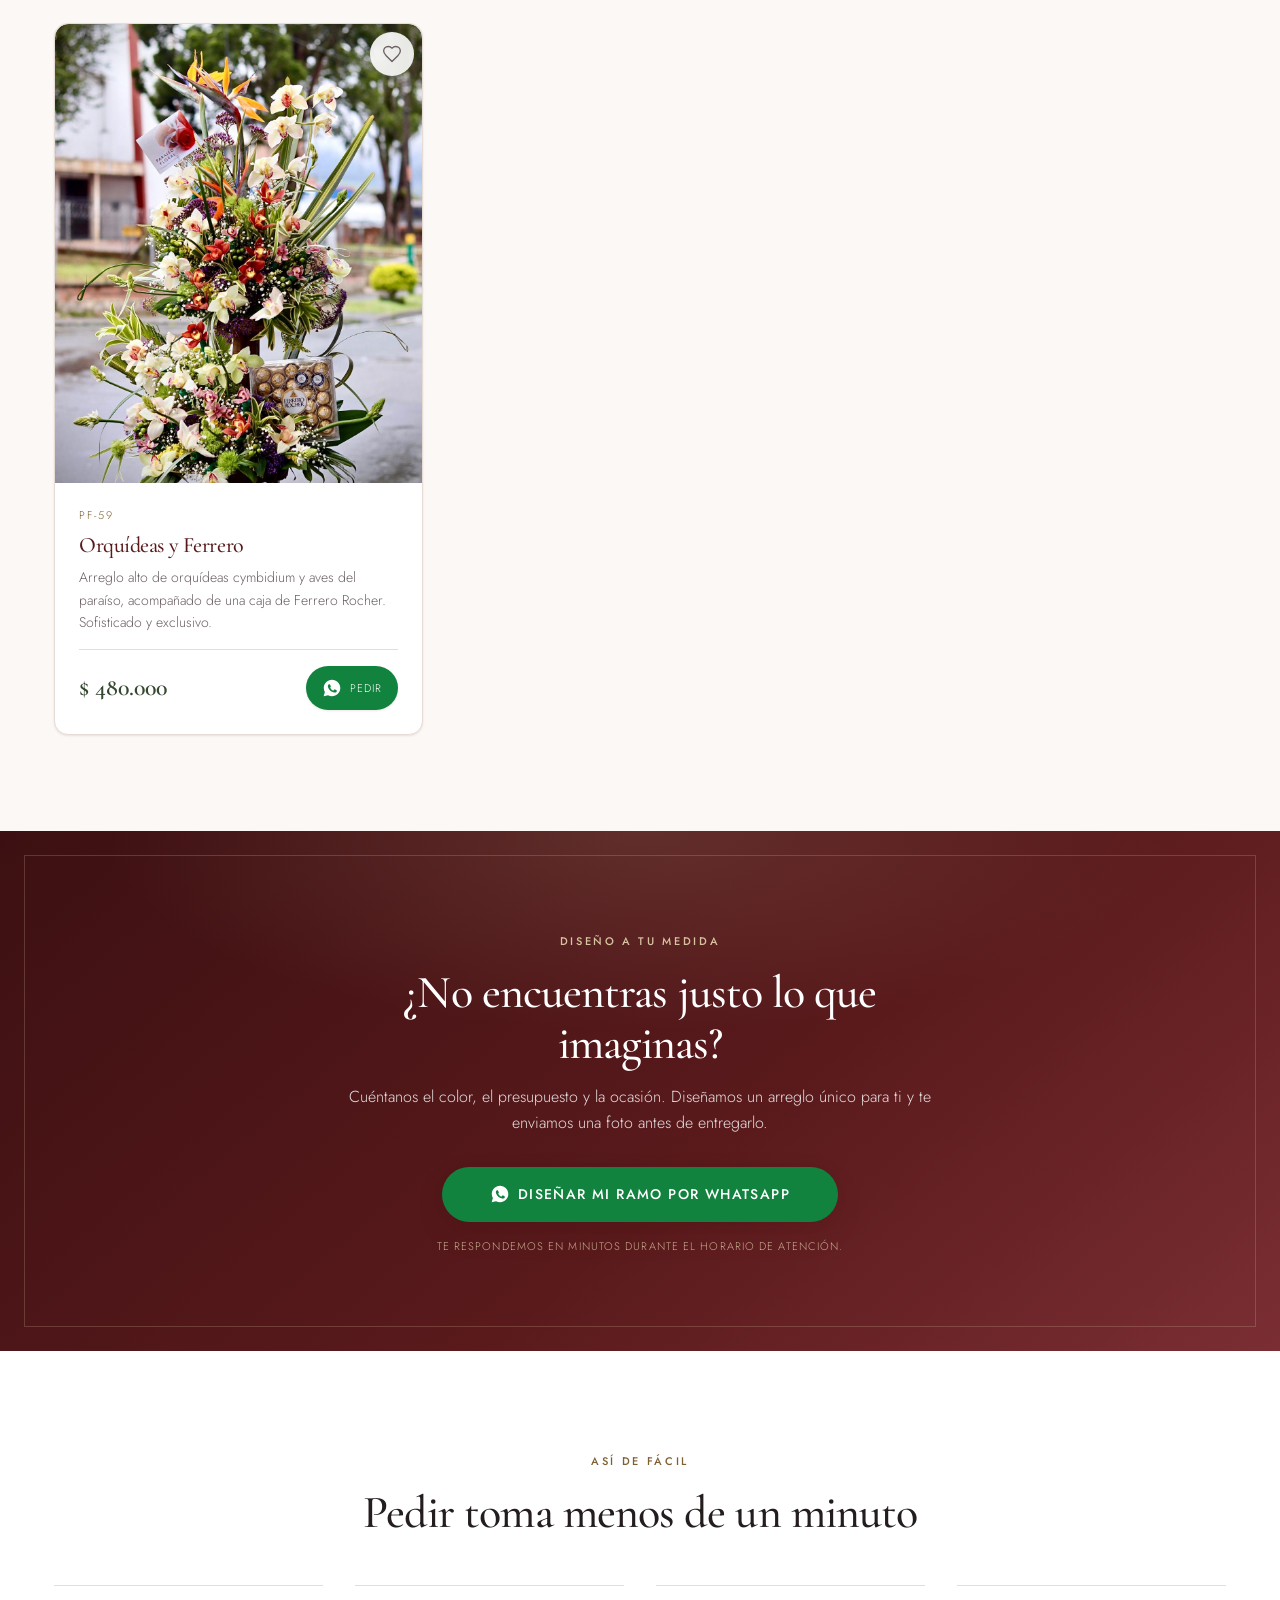
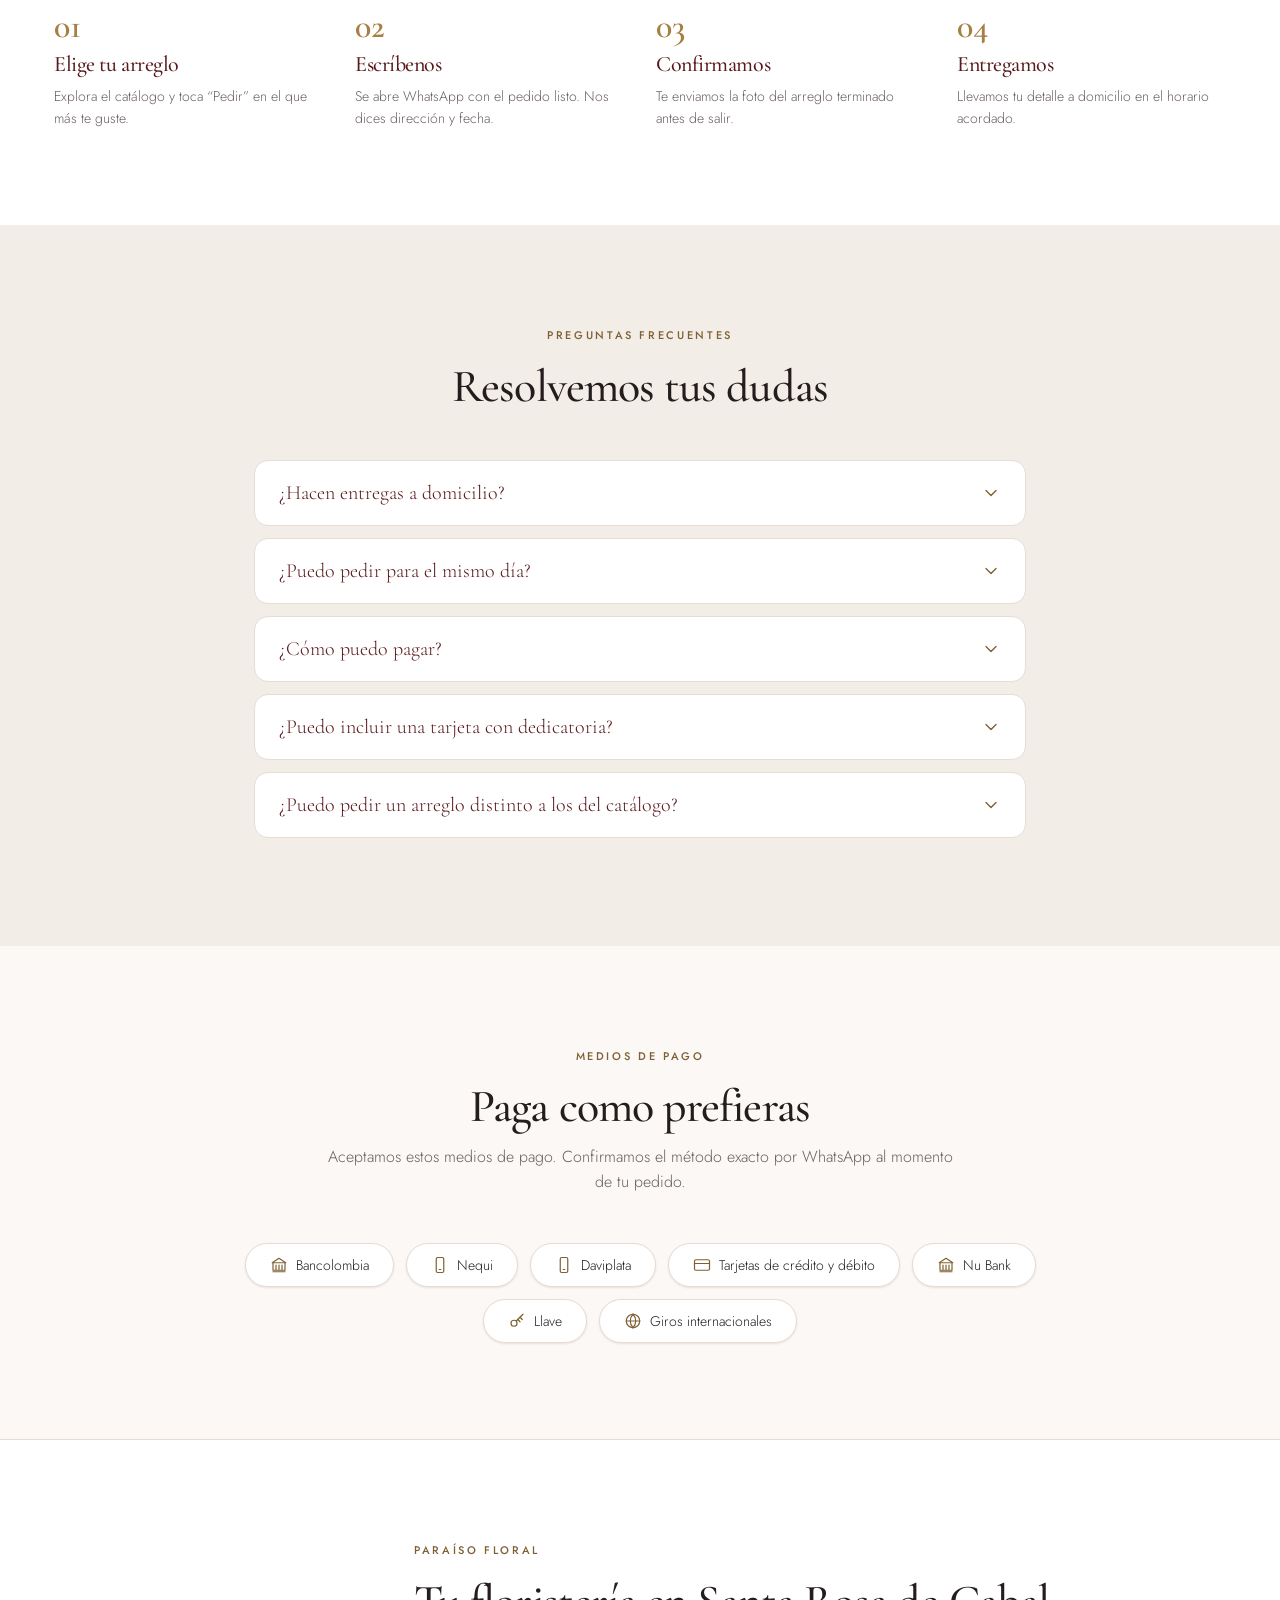
==== commit 0e6fdb09: "Sube las redes al encabezado y corrige el menu movil Los iconos de Instagram, TikTok y Facebook pasa" ====
--- a/index.html
+++ b/index.html
@@ -91,7 +91,35 @@
       <a href="#catalogo">Catálogo</a>
       <a href="#personalizado">A tu medida</a>
       <a href="#preguntas">Preguntas</a>
+
+      <div class="nav-social">
+        <a href="https://www.instagram.com/floristeriaparaisoflorall" target="_blank" rel="noopener" aria-label="Instagram de Paraíso Floral">
+          <svg class="ico" aria-hidden="true"><use href="#i-instagram"/></svg>
+        </a>
+        <a href="https://www.tiktok.com/@floristeriaparaisofloral" target="_blank" rel="noopener" aria-label="TikTok de Paraíso Floral">
+          <svg class="ico" aria-hidden="true"><use href="#i-tiktok"/></svg>
+        </a>
+        <a href="https://www.facebook.com/paraisofloraloficial" target="_blank" rel="noopener" aria-label="Facebook de Paraíso Floral">
+          <svg class="ico" aria-hidden="true"><use href="#i-facebook"/></svg>
+        </a>
+        <a class="nav-rate" href="https://g.page/r/CdbgGrsCxlpqEBM/review" target="_blank" rel="noopener">
+          <svg class="ico" aria-hidden="true"><use href="#i-star"/></svg>
+          Califícanos
+        </a>
+      </div>
     </nav>
+
+    <div class="header-social">
+      <a href="https://www.instagram.com/floristeriaparaisoflorall" target="_blank" rel="noopener" aria-label="Instagram de Paraíso Floral">
+        <svg class="ico" aria-hidden="true"><use href="#i-instagram"/></svg>
+      </a>
+      <a href="https://www.tiktok.com/@floristeriaparaisofloral" target="_blank" rel="noopener" aria-label="TikTok de Paraíso Floral">
+        <svg class="ico" aria-hidden="true"><use href="#i-tiktok"/></svg>
+      </a>
+      <a href="https://www.facebook.com/paraisofloraloficial" target="_blank" rel="noopener" aria-label="Facebook de Paraíso Floral">
+        <svg class="ico" aria-hidden="true"><use href="#i-facebook"/></svg>
+      </a>
+    </div>
 
     <a class="btn btn-wa btn-sm header-cta" href="https://wa.me/573146872446?text=Hola%2C%20quiero%20hacer%20un%20pedido%20de%20flores" target="_blank" rel="noopener">
       <svg class="ico ico-brand" aria-hidden="true"><use href="#i-whatsapp"/></svg>
--- a/css/style.css
+++ b/css/style.css
@@ -319,6 +319,27 @@
 .nav a:hover{ color:var(--brand); }
 .nav a:hover::after{ transform:scaleX(1); }
 
+/* Redes en el encabezado (visibles al entrar, en pantallas anchas) */
+.header-social{ display:flex; align-items:center; gap:2px; }
+.header-social a{
+  display:flex; align-items:center; justify-content:center;
+  width:44px; height:44px;
+  border-radius:var(--r-pill);
+  color:var(--muted);
+  transition:transform var(--t) var(--ease), color var(--t) var(--ease),
+             background-color var(--t) var(--ease);
+}
+.header-social a:hover{
+  transform:translateY(-2px);
+  color:var(--brand);
+  background:var(--surface-2);
+}
+.header-social a:active{ transform:translateY(-1px) scale(.97); }
+.header-social .ico{ width:19px; height:19px; }
+
+/* Dentro del menú desplegable en móvil */
+.nav-social{ display:none; }
+
 .nav-toggle{
   display:none;
   flex-direction:column; gap:5px;
@@ -953,15 +974,50 @@
     background:var(--bg);
     border-bottom:1px solid var(--border);
     padding:var(--s-2) var(--s-5) var(--s-5);
-    transform:translateY(-120%);
-    transition:transform var(--t-slow) var(--ease);
+    /* El backdrop-filter del encabezado lo vuelve el contenedor de
+       referencia, así que el desplazamiento solo no basta: se oculta
+       también con visibility para que nunca se asome. */
+    transform:translateY(-100%);
+    visibility:hidden;
+    transition:transform var(--t-slow) var(--ease),
+               visibility 0s linear var(--t-slow);
     box-shadow:var(--sh-2);
   }
-  .nav.is-open{ transform:none; }
+  .nav.is-open{
+    transform:none;
+    visibility:visible;
+    transition:transform var(--t-slow) var(--ease), visibility 0s;
+  }
   .nav a{ min-height:52px; border-bottom:1px solid var(--border); font-size:var(--fs-5); }
   .nav a::after{ display:none; }
   .nav-toggle{ display:flex; }
   .header-cta{ display:none; }
+  .header-social{ display:none; }
+
+  /* Redes dentro del menú desplegable */
+  .nav-social{
+    display:flex; align-items:center; flex-wrap:wrap; gap:var(--s-2);
+    padding-top:var(--s-4);
+  }
+  .nav-social a{
+    display:flex; align-items:center; justify-content:center;
+    width:44px; height:44px; min-height:44px;
+    border:1px solid var(--border);
+    border-radius:var(--r-pill);
+    color:var(--brand);
+    transition:transform var(--t) var(--ease), background-color var(--t) var(--ease);
+  }
+  .nav-social a:active{ transform:scale(.96); }
+  .nav-social .ico{ width:19px; height:19px; }
+  .nav-social .nav-rate{
+    width:auto; gap:var(--s-2);
+    padding:0 var(--s-4);
+    margin-left:auto;
+    font-size:var(--fs-6); letter-spacing:.1em; text-transform:uppercase;
+    color:var(--gold-text);
+    border-color:var(--gold-soft);
+  }
+  .nav-social .nav-rate .ico{ width:15px; height:15px; }
 
   .section{ padding:var(--s-8) 0; }
   .hero{ min-height:78vh; }
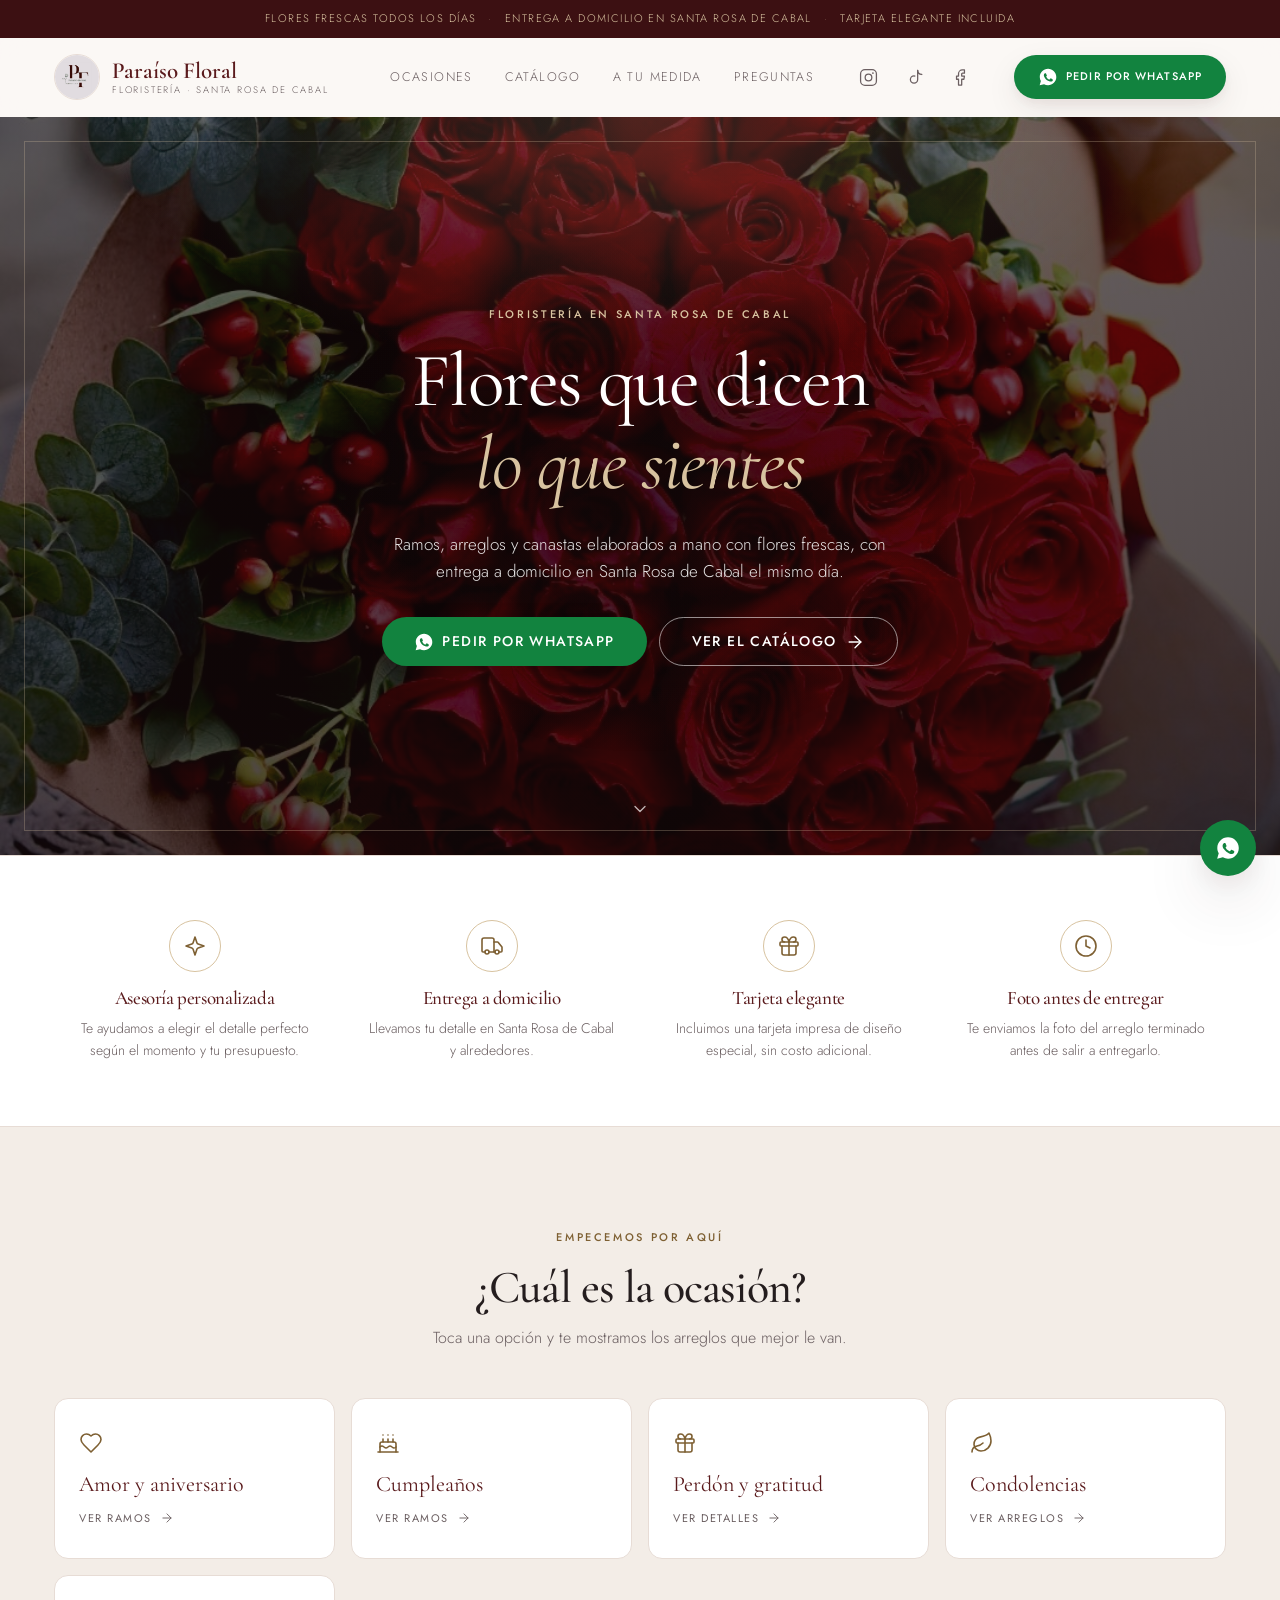
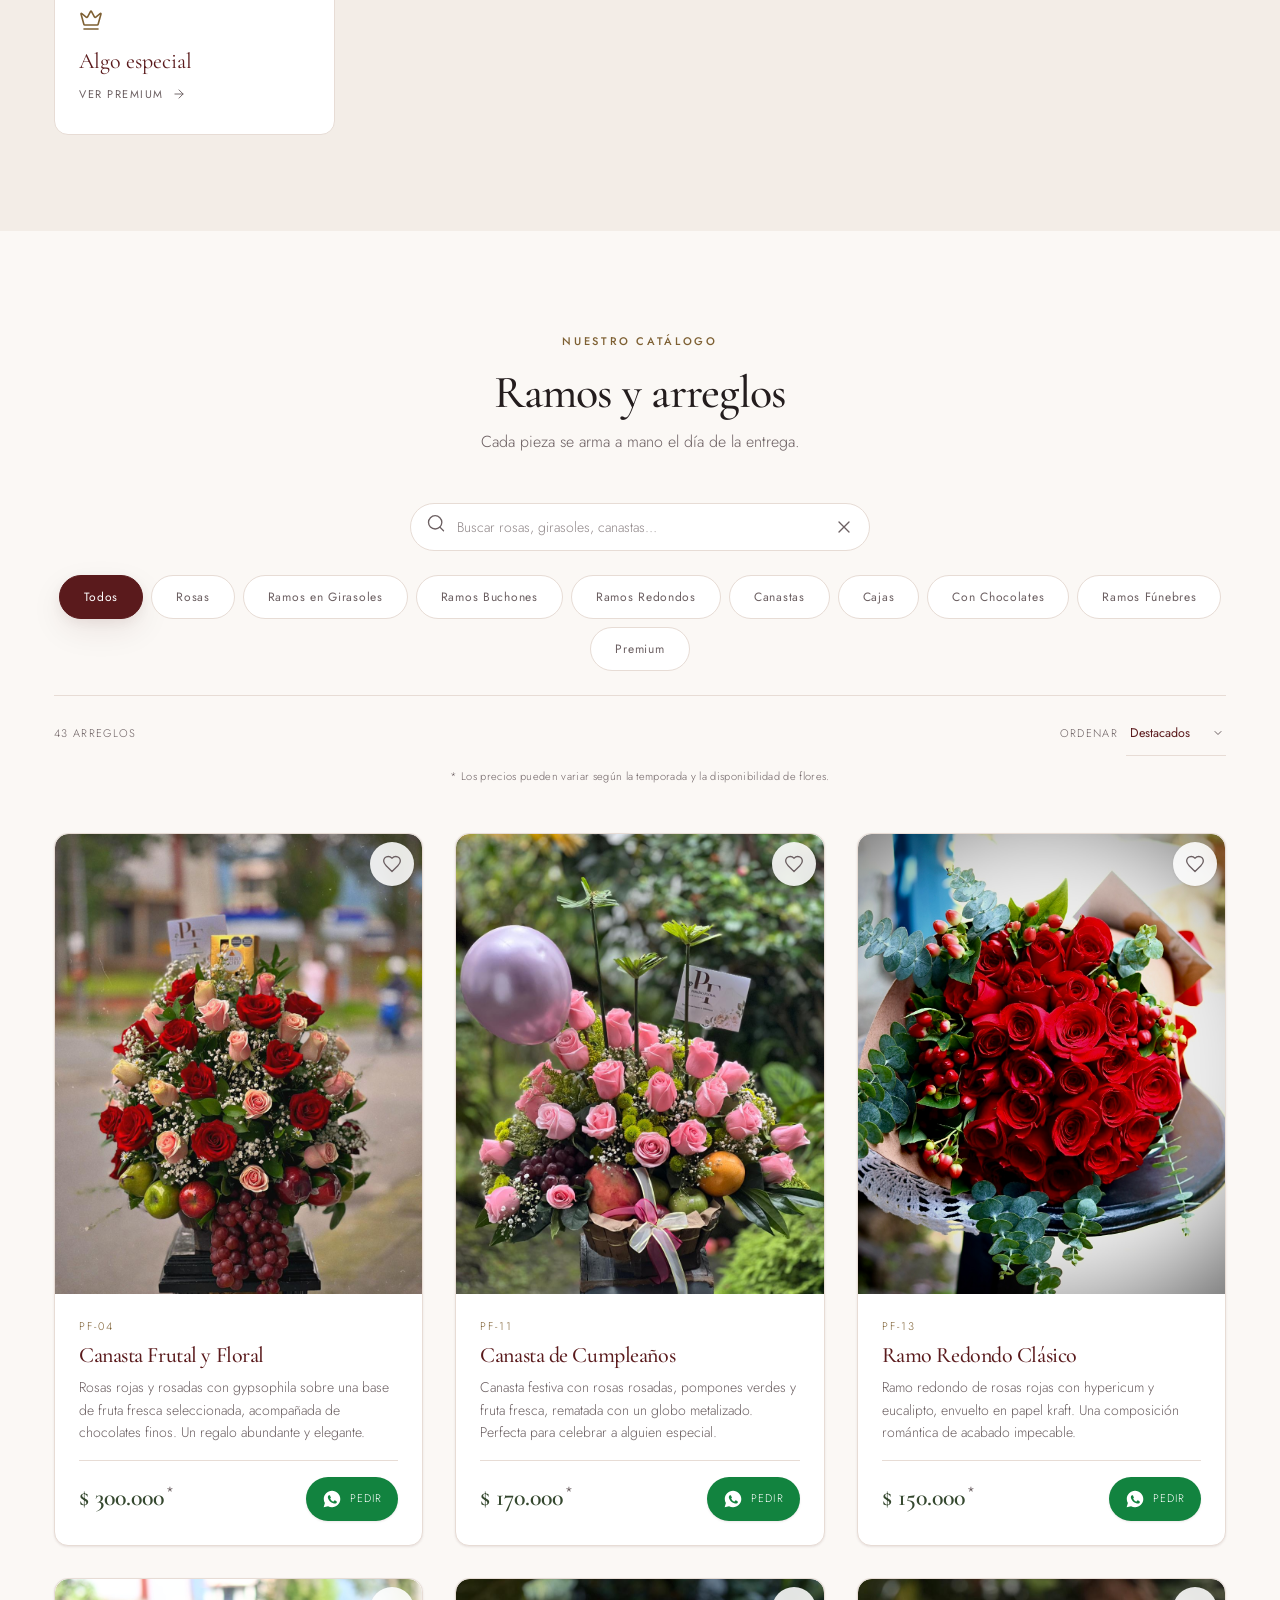
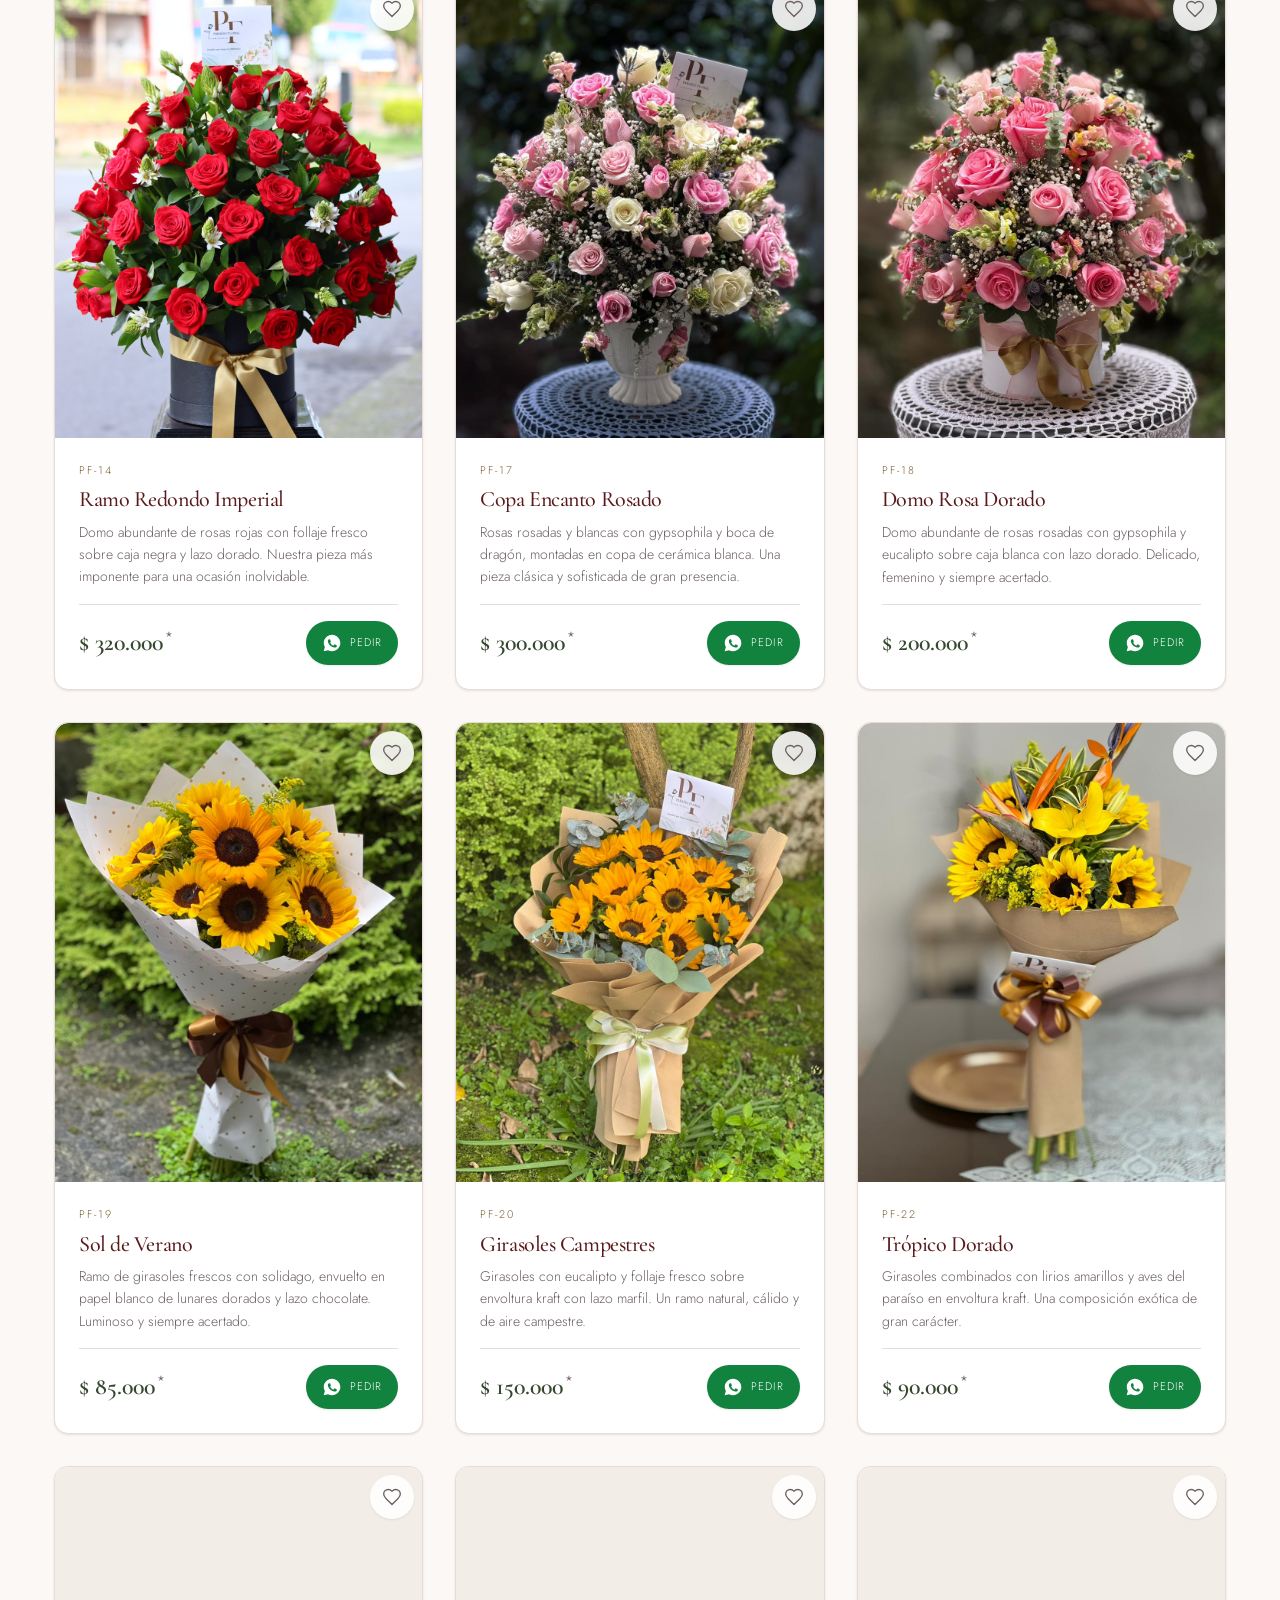
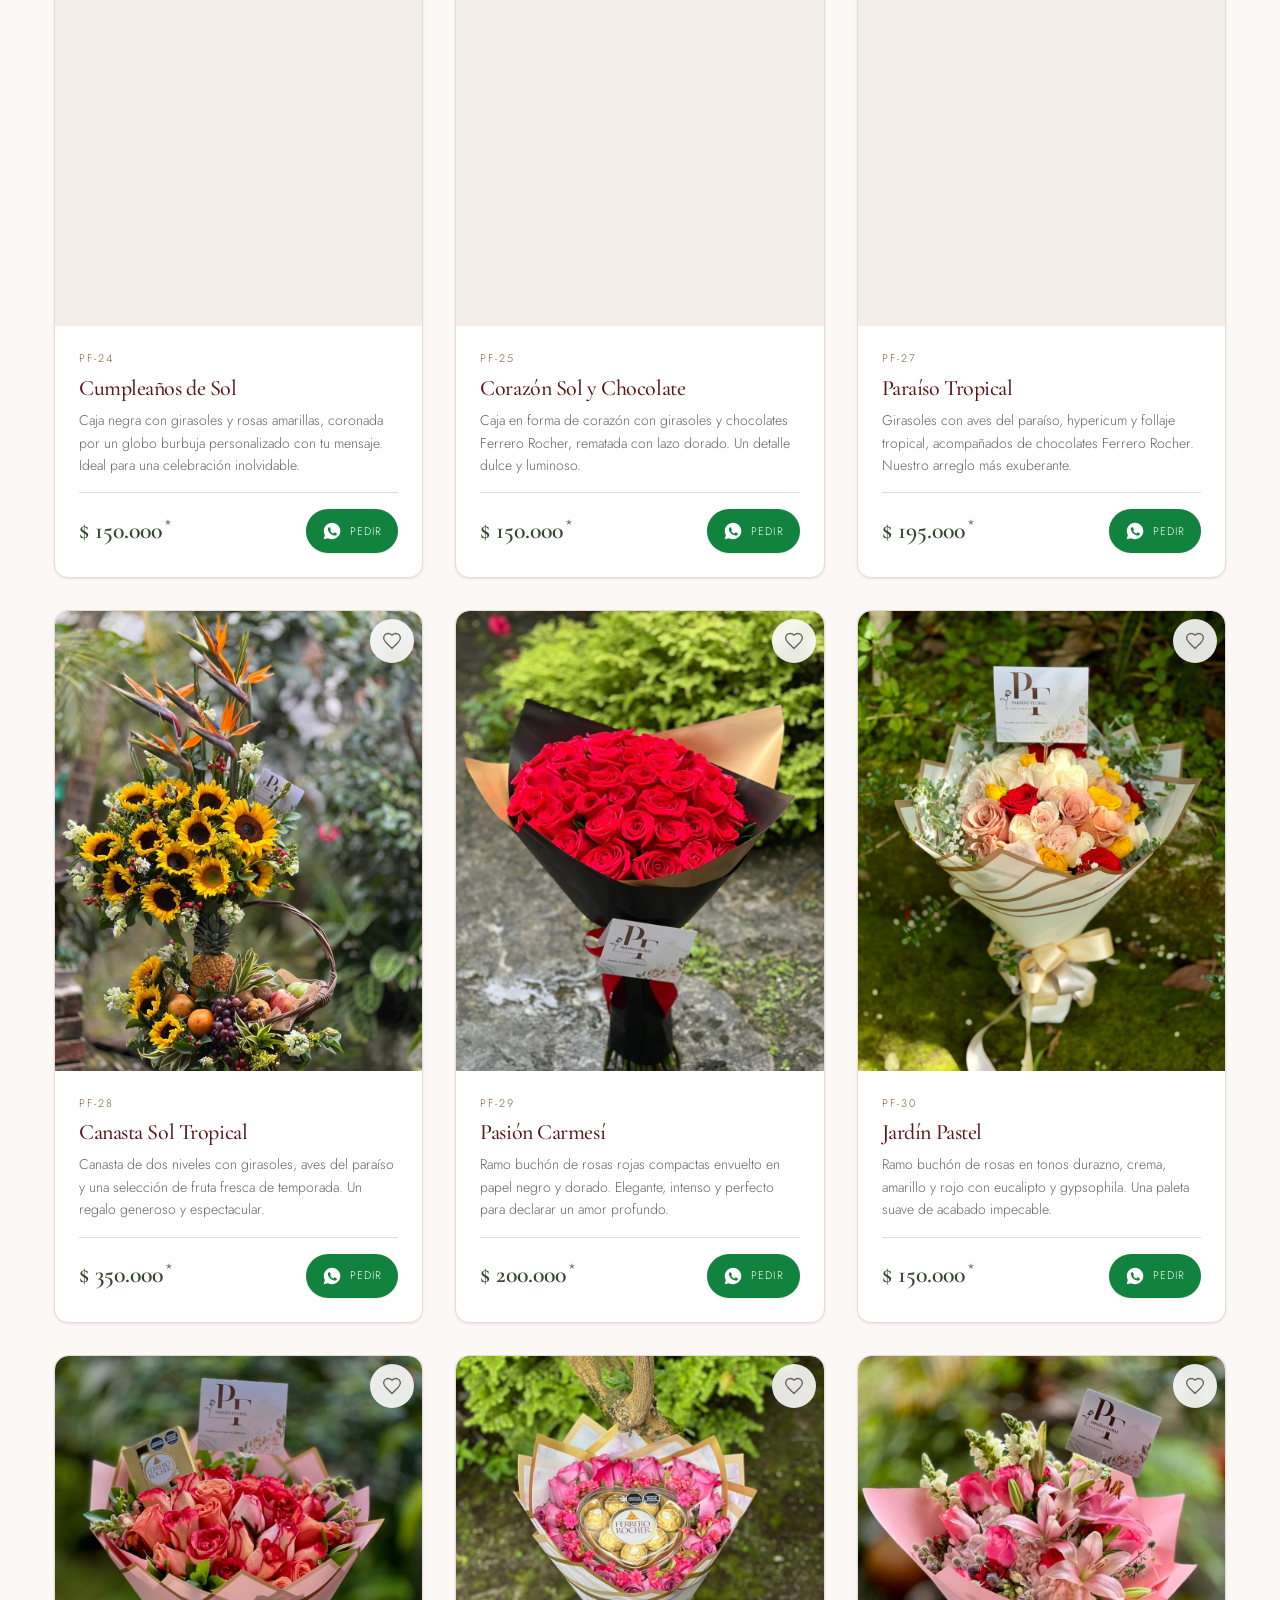
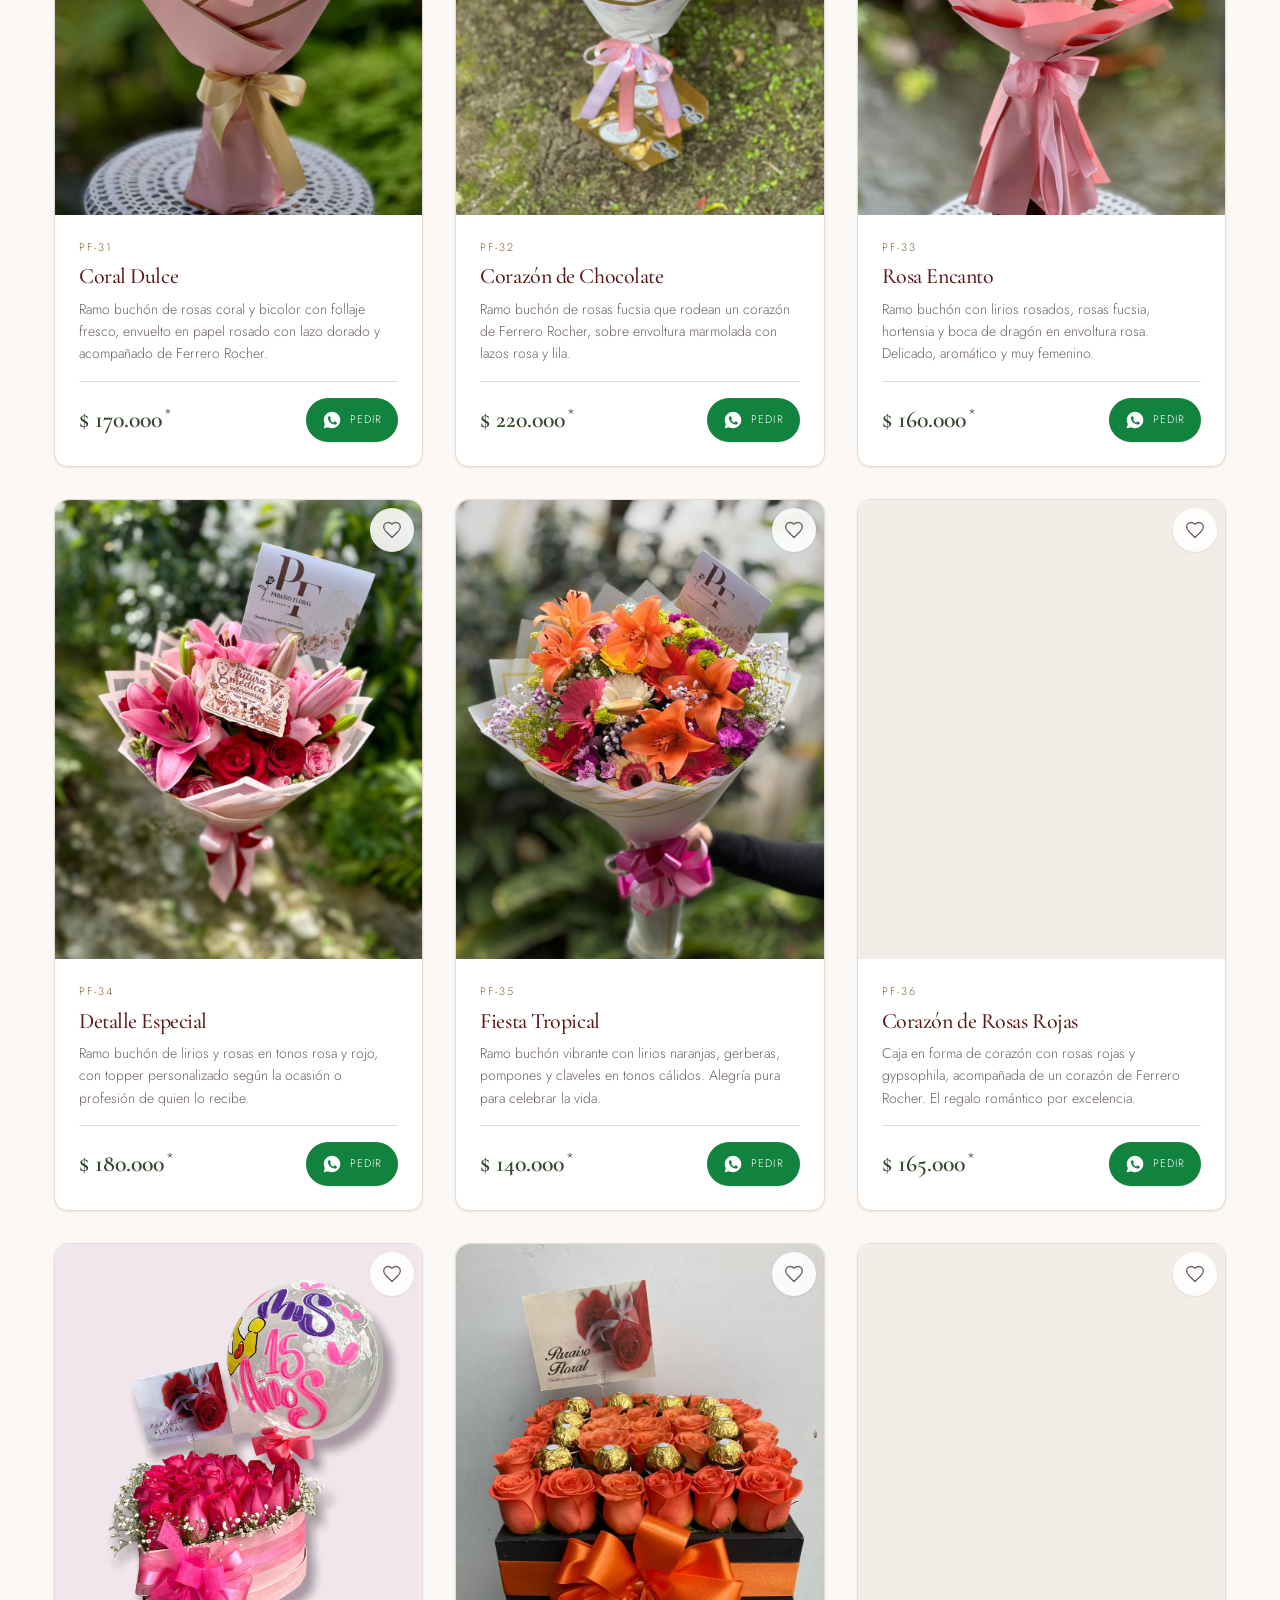
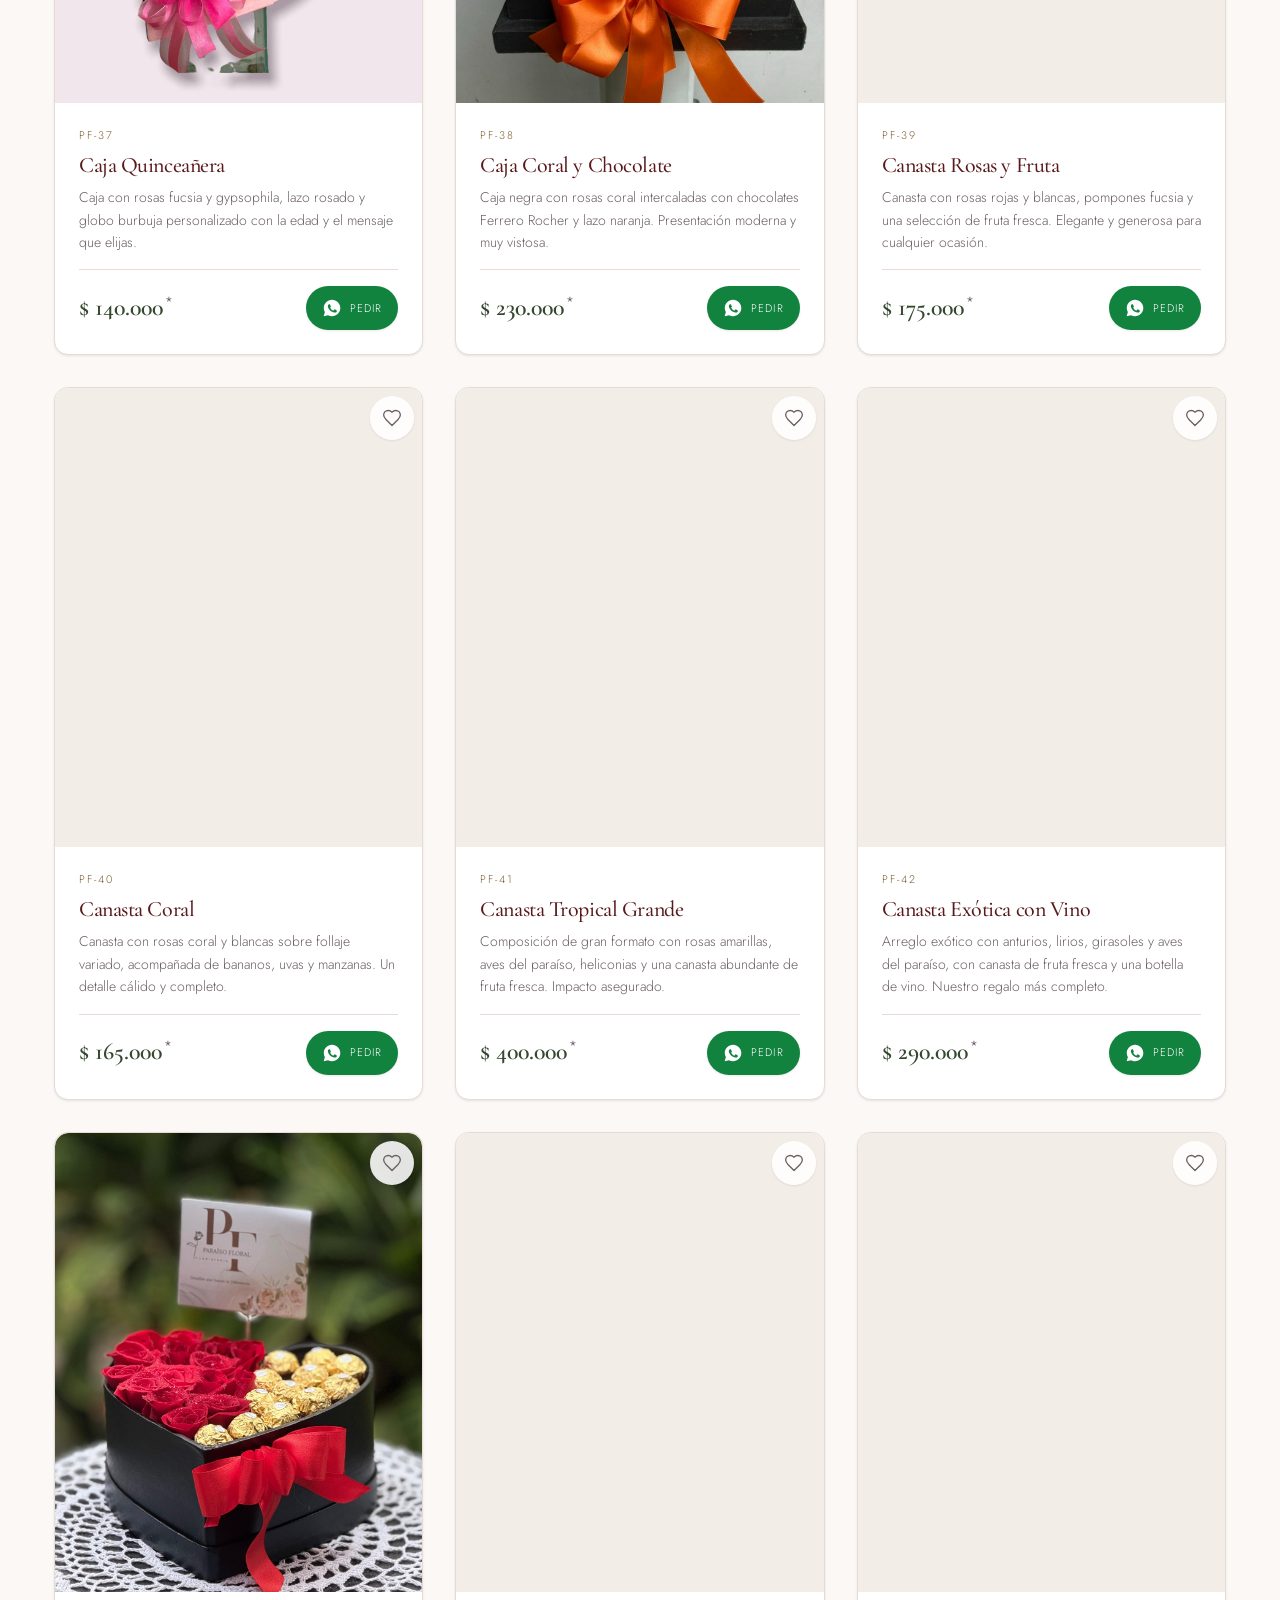
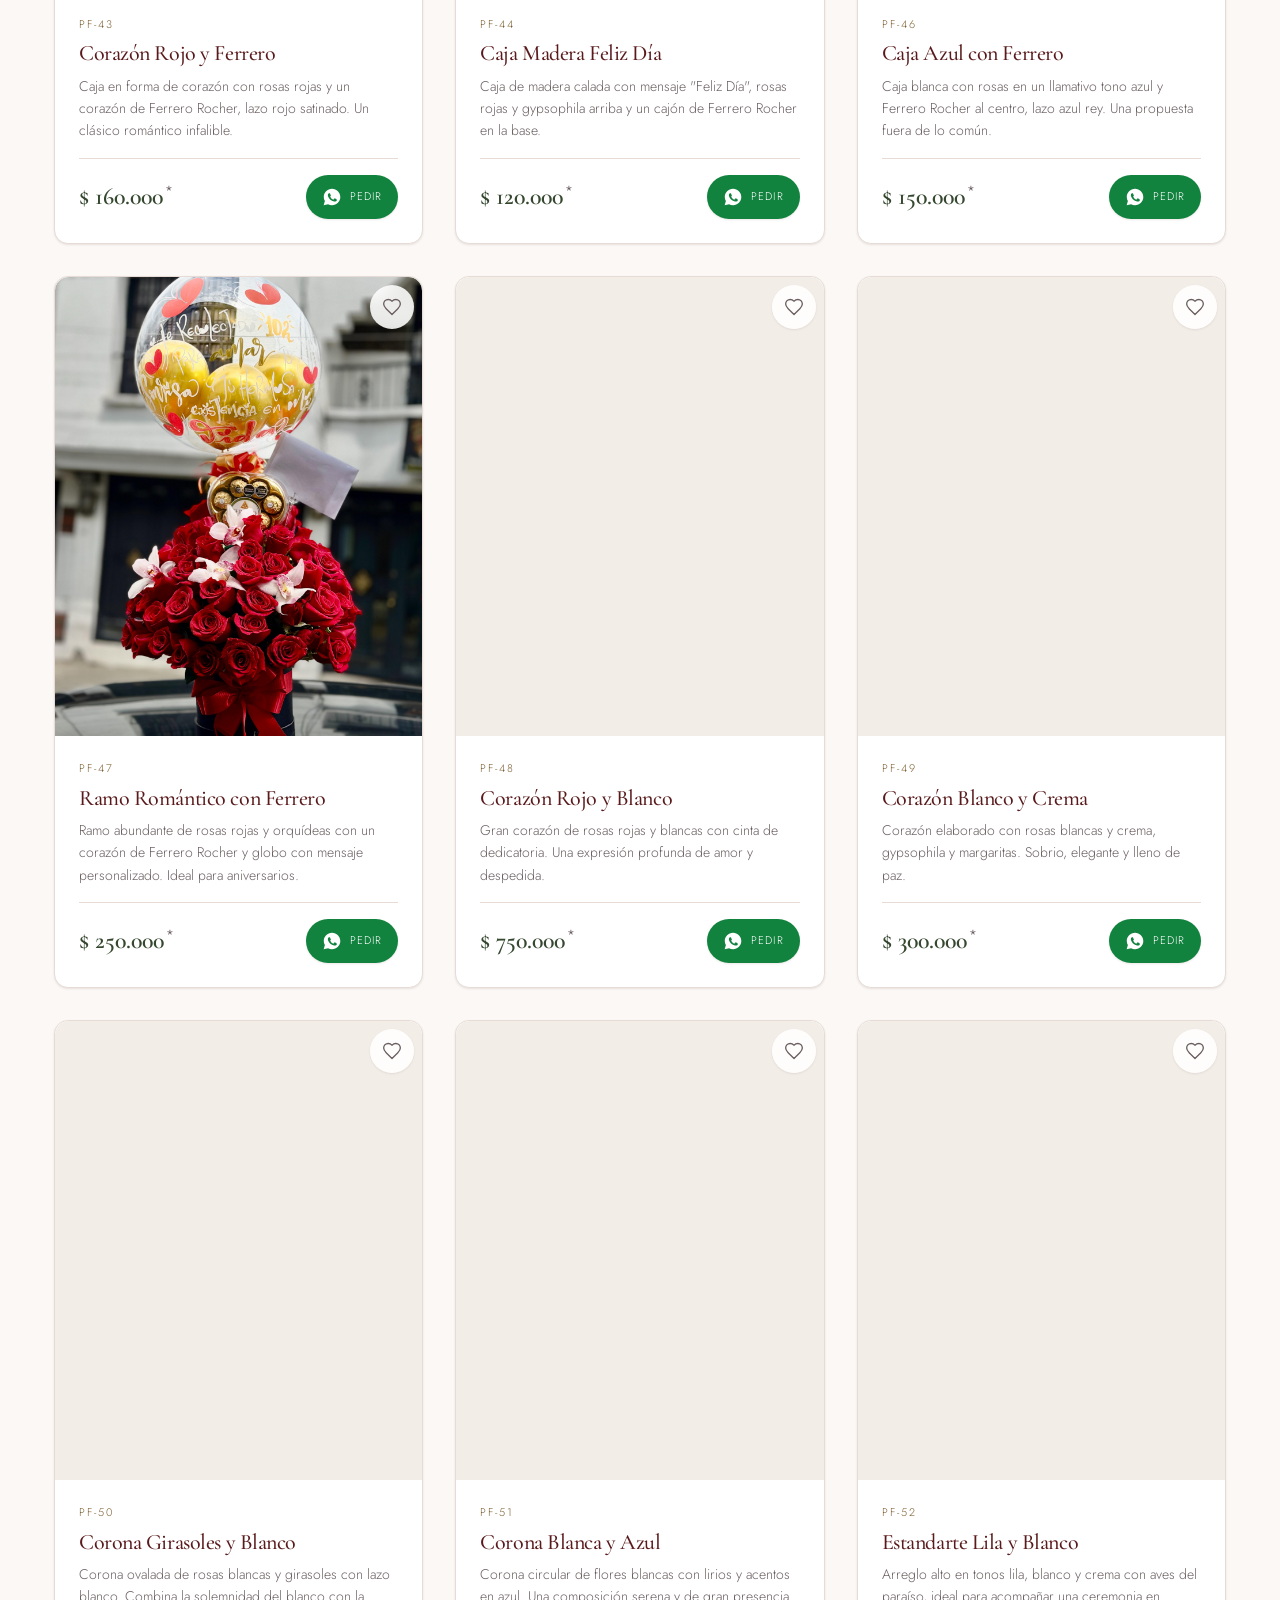
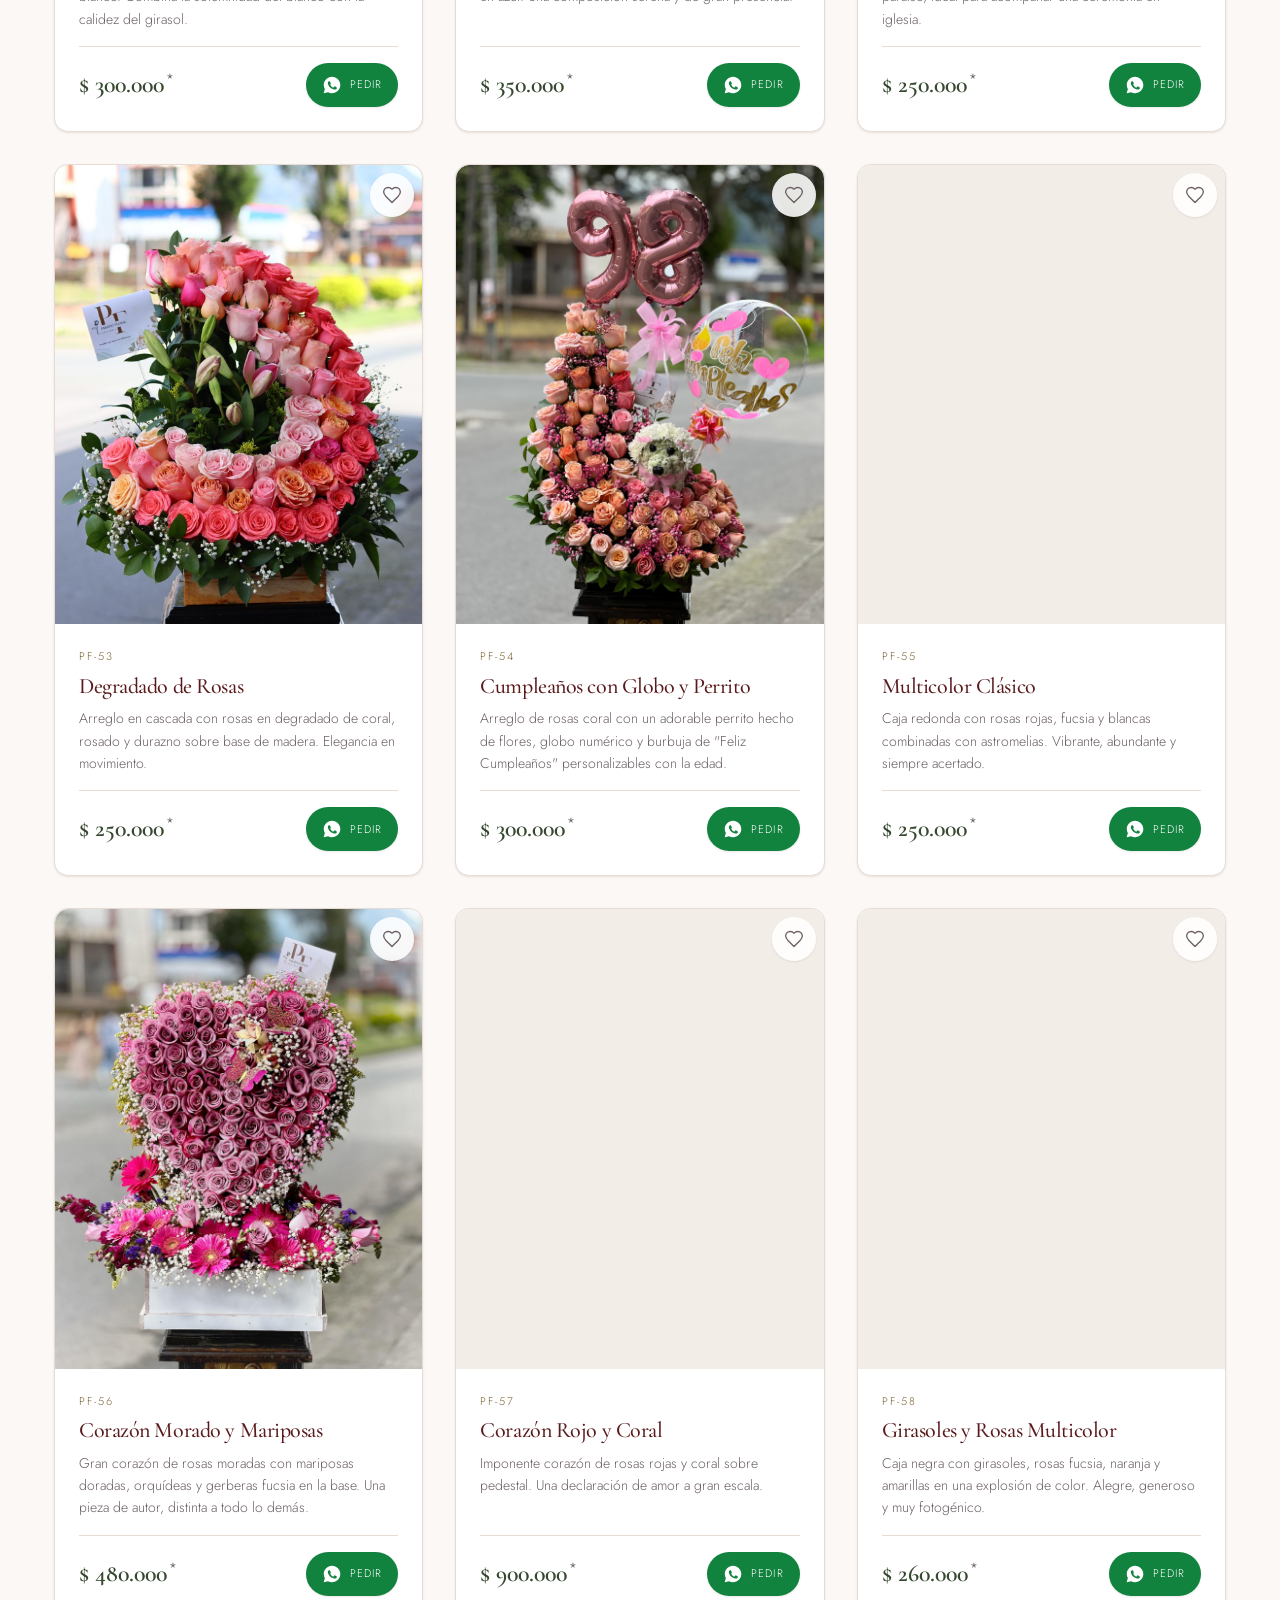
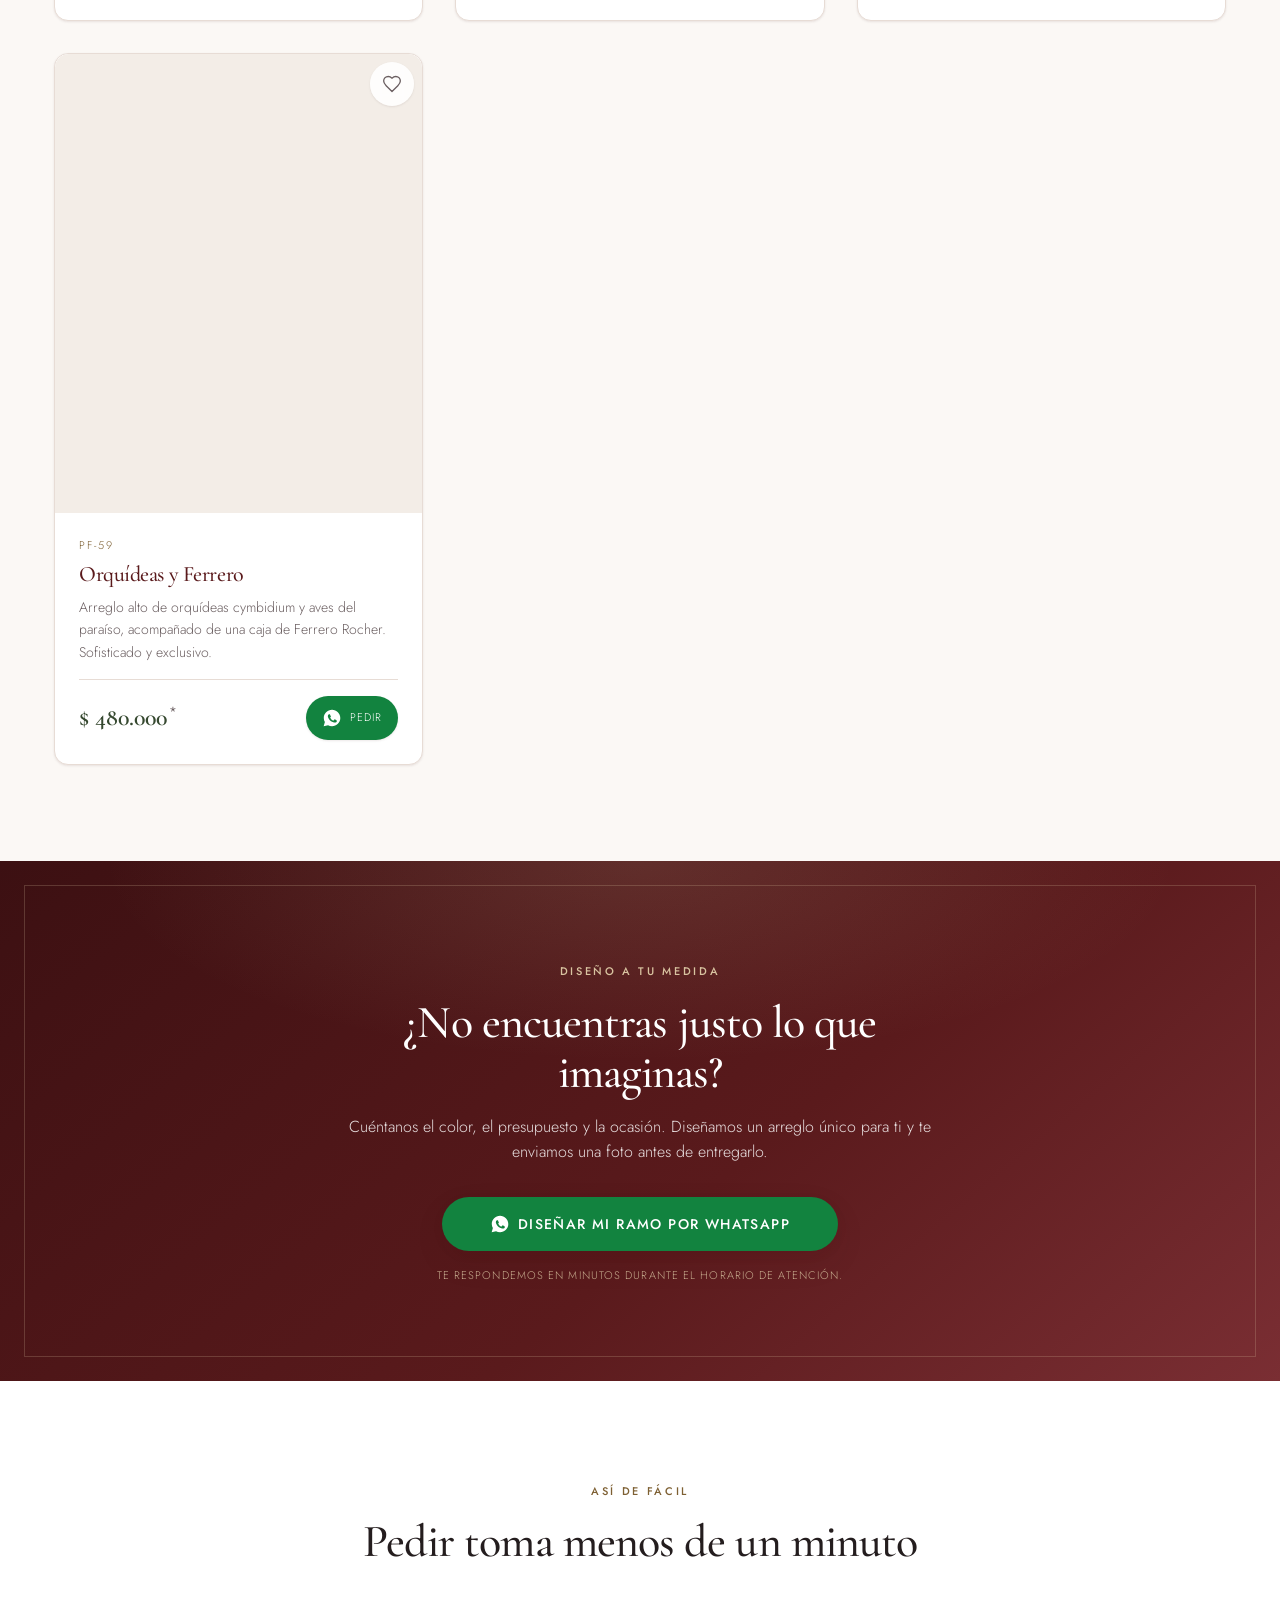
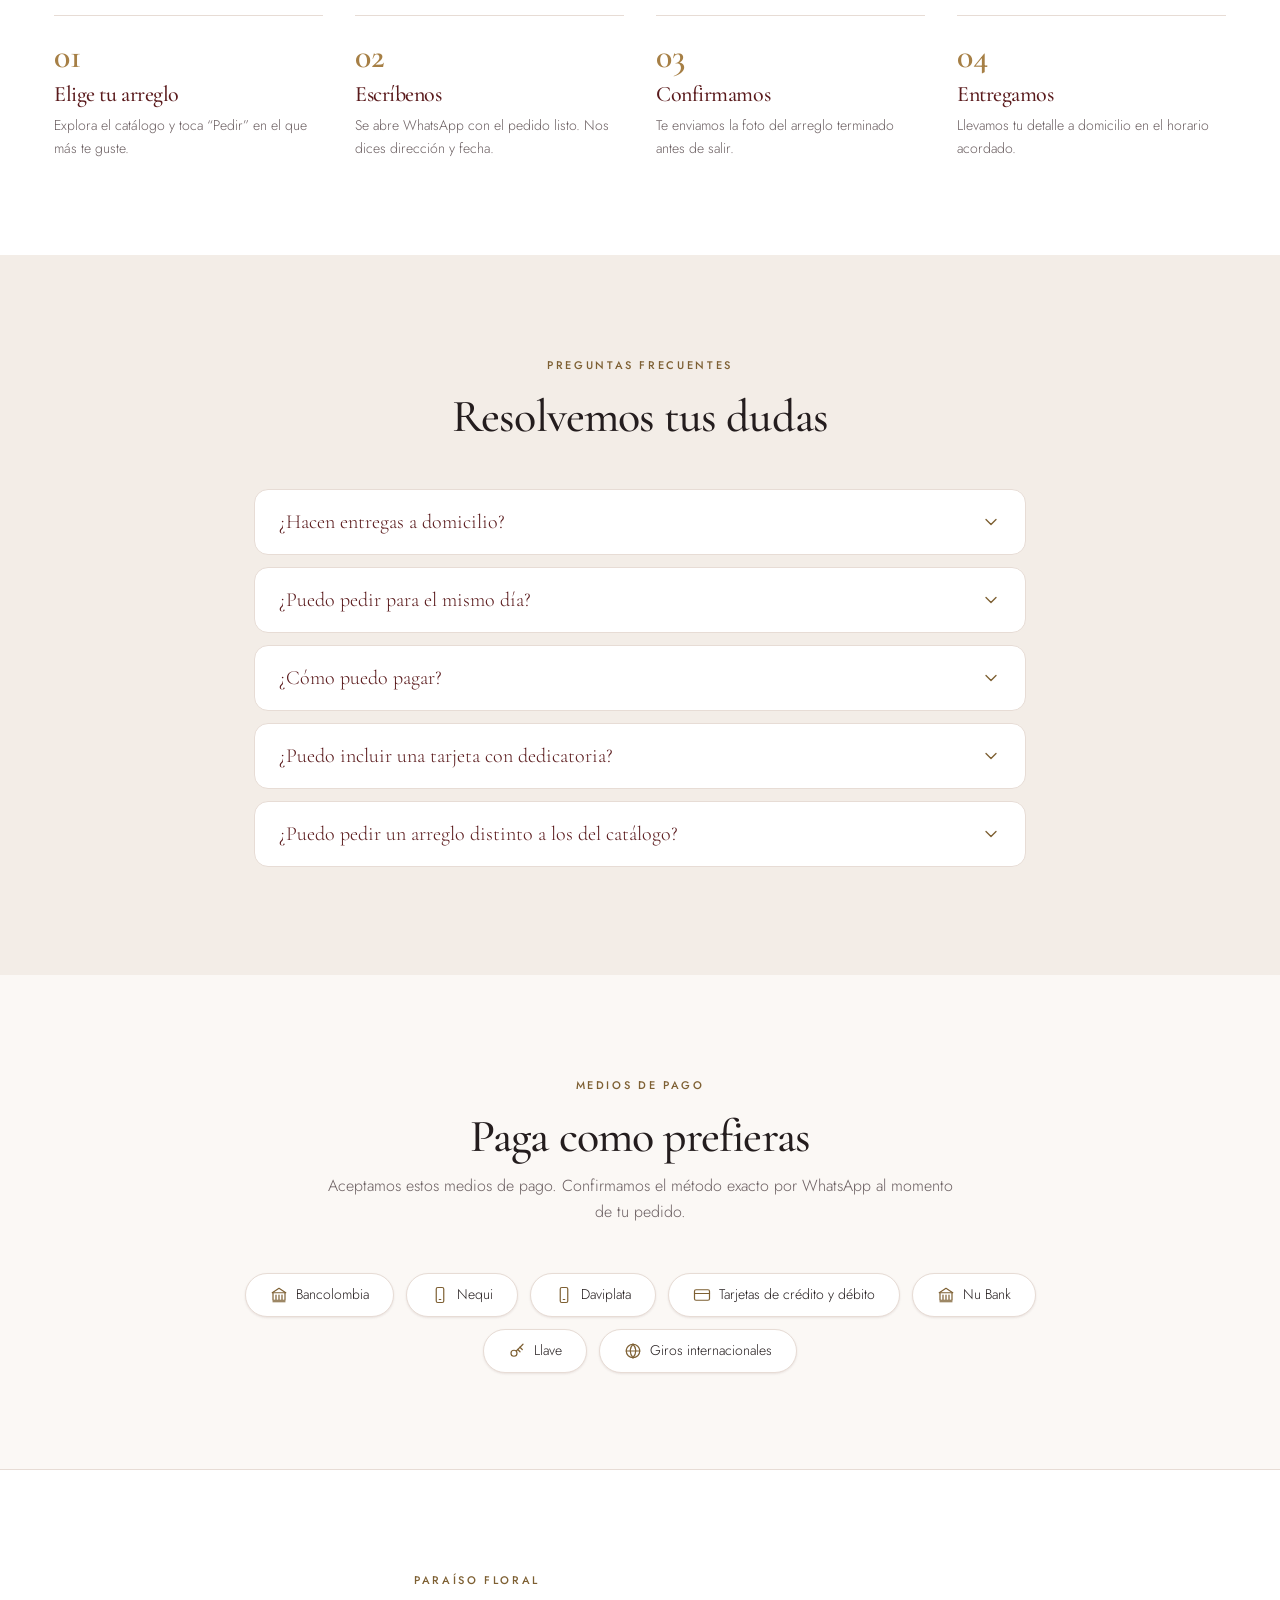
==== commit 97b03ae2: "Ajusta mensajes de la franja y avisa que los precios varian - "Flores frescas" pasa a "Asesoria pers" ====
--- a/index.html
+++ b/index.html
@@ -71,7 +71,7 @@
     <span class="topbar-sep">·</span>
     <span class="topbar-item">Entrega a domicilio en Santa Rosa de Cabal</span>
     <span class="topbar-sep">·</span>
-    <span class="topbar-item">Tarjeta de regalo incluida</span>
+    <span class="topbar-item">Tarjeta elegante incluida</span>
   </div>
 </div>
 
@@ -163,8 +163,8 @@
   <div class="wrap trust-grid">
     <div class="trust-item reveal">
       <span class="trust-ico"><svg class="ico ico-lg" aria-hidden="true"><use href="#i-sparkles"/></svg></span>
-      <h3>Flores frescas</h3>
-      <p>Selección diaria para que tu ramo llegue en su mejor momento.</p>
+      <h3>Asesoría personalizada</h3>
+      <p>Te ayudamos a elegir el detalle perfecto según el momento y tu presupuesto.</p>
     </div>
     <div class="trust-item reveal">
       <span class="trust-ico"><svg class="ico ico-lg" aria-hidden="true"><use href="#i-truck"/></svg></span>
@@ -173,13 +173,13 @@
     </div>
     <div class="trust-item reveal">
       <span class="trust-ico"><svg class="ico ico-lg" aria-hidden="true"><use href="#i-gift"/></svg></span>
-      <h3>Tarjeta incluida</h3>
-      <p>Tarjetas impresas con un diseño precioso, sin costo adicional.</p>
+      <h3>Tarjeta elegante</h3>
+      <p>Incluimos una tarjeta impresa de diseño especial, sin costo adicional.</p>
     </div>
     <div class="trust-item reveal">
       <span class="trust-ico"><svg class="ico ico-lg" aria-hidden="true"><use href="#i-clock"/></svg></span>
-      <h3>Pedido en minutos</h3>
-      <p>Todo se coordina por WhatsApp, sin registros ni formularios.</p>
+      <h3>Foto antes de entregar</h3>
+      <p>Te enviamos la foto del arreglo terminado antes de salir a entregarlo.</p>
     </div>
   </div>
 </section>
@@ -267,6 +267,8 @@
           </select>
         </label>
       </div>
+
+      <p class="precio-aviso precio-aviso-catalogo">* Los precios pueden variar según la temporada y la disponibilidad de flores.</p>
     </div>
 
     <div class="grid" id="productsGrid"></div>
@@ -343,7 +345,7 @@
       </details>
       <details class="acc-item reveal">
         <summary>¿Puedo incluir una tarjeta con dedicatoria?<svg class="ico acc-ico" aria-hidden="true"><use href="#i-chevron-down"/></svg></summary>
-        <div class="acc-body"><p>Claro. Incluimos una tarjeta impresa con un diseño muy bonito y tu mensaje, sin costo adicional. Solo envíanos el texto por WhatsApp.</p></div>
+        <div class="acc-body"><p>Claro. Incluimos una tarjeta elegante, impresa con un diseño especial y tu mensaje, sin costo adicional. Solo envíanos el texto por WhatsApp.</p></div>
       </details>
       <details class="acc-item reveal">
         <summary>¿Puedo pedir un arreglo distinto a los del catálogo?<svg class="ico acc-ico" aria-hidden="true"><use href="#i-chevron-down"/></svg></summary>
@@ -402,7 +404,6 @@
     <div class="footer-col">
       <h4>Contacto</h4>
       <p><a href="https://wa.me/573146872446" target="_blank" rel="noopener">WhatsApp 314 687 2446</a></p>
-      <p><a href="tel:+576063657598">Tel. (606) 365 7598</a></p>
       <address>
         Carrera 14 # 20-78<br>
         Santa Rosa de Cabal, Risaralda
@@ -462,9 +463,10 @@
       <h3 id="modalTitle"></h3>
       <p class="modal-desc" id="modalDesc"></p>
       <div class="modal-price" id="modalPrice"></div>
+      <p class="precio-aviso">El precio puede variar según la temporada y la disponibilidad de flores. Te lo confirmamos por WhatsApp.</p>
       <ul class="modal-includes">
         <li><svg class="ico" aria-hidden="true"><use href="#i-check"/></svg> Flores frescas seleccionadas el día de la entrega</li>
-        <li><svg class="ico" aria-hidden="true"><use href="#i-check"/></svg> Tarjeta impresa con diseño especial y tu dedicatoria</li>
+        <li><svg class="ico" aria-hidden="true"><use href="#i-check"/></svg> Tarjeta elegante impresa con tu dedicatoria</li>
         <li><svg class="ico" aria-hidden="true"><use href="#i-check"/></svg> Entrega a domicilio coordinada por WhatsApp</li>
       </ul>
       <a class="btn btn-wa btn-block" id="modalWa" href="#" target="_blank" rel="noopener">
--- a/css/style.css
+++ b/css/style.css
@@ -659,6 +659,18 @@
   padding-top:var(--s-4); border-top:1px solid var(--border);
 }
 .card-price{ font-family:var(--serif); font-size:1.5rem; font-weight:600; color:var(--olive); }
+
+/* Aviso de que el precio depende de la temporada */
+.precio-nota{
+  font-family:var(--sans); font-size:.55em; font-weight:400;
+  color:var(--muted); vertical-align:super; margin-left:2px;
+}
+.precio-aviso{
+  font-size:var(--fs-6); line-height:1.6; color:var(--muted);
+  letter-spacing:.03em;
+}
+.precio-aviso-catalogo{ margin:var(--s-3) auto 0; text-align:center; }
+.modal-info .precio-aviso{ margin-top:calc(var(--s-4) * -1); margin-bottom:var(--s-5); }
 .card-order{
   display:inline-flex; align-items:center; gap:var(--s-2);
   min-height:44px;
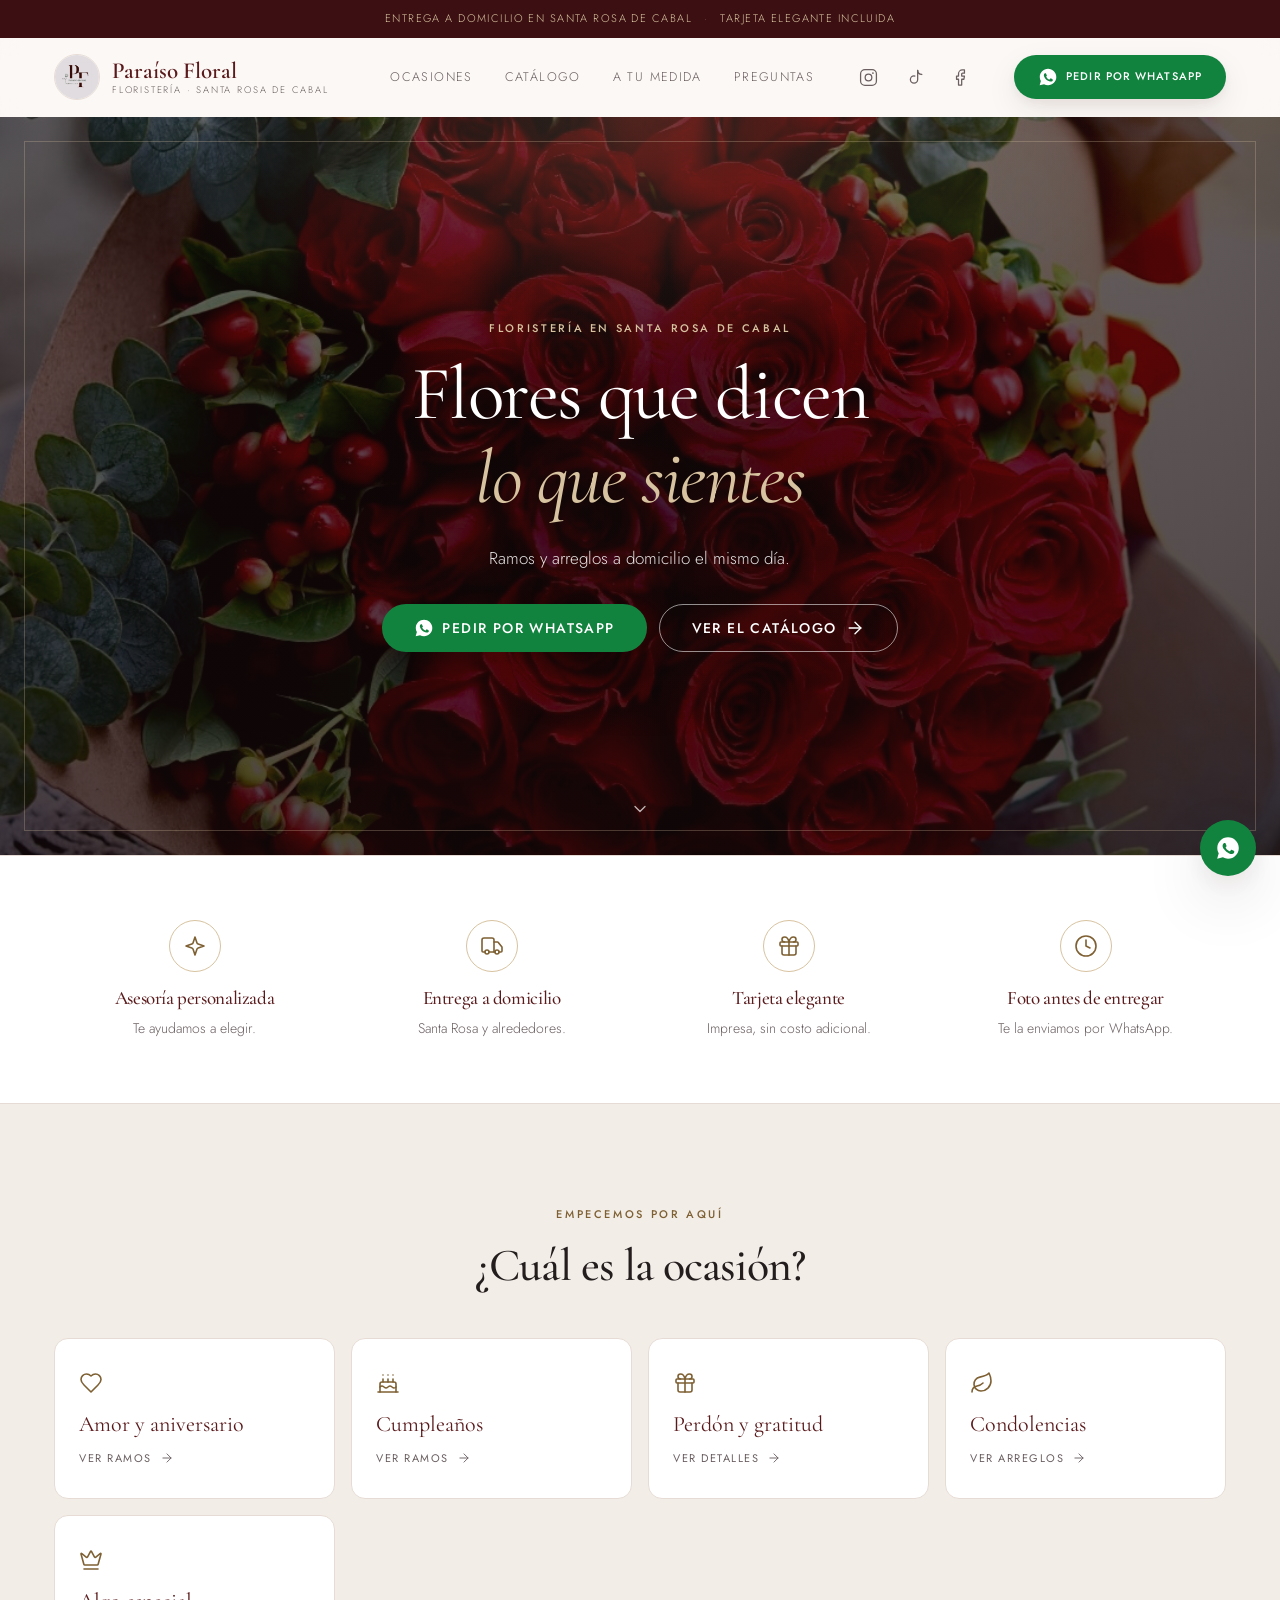
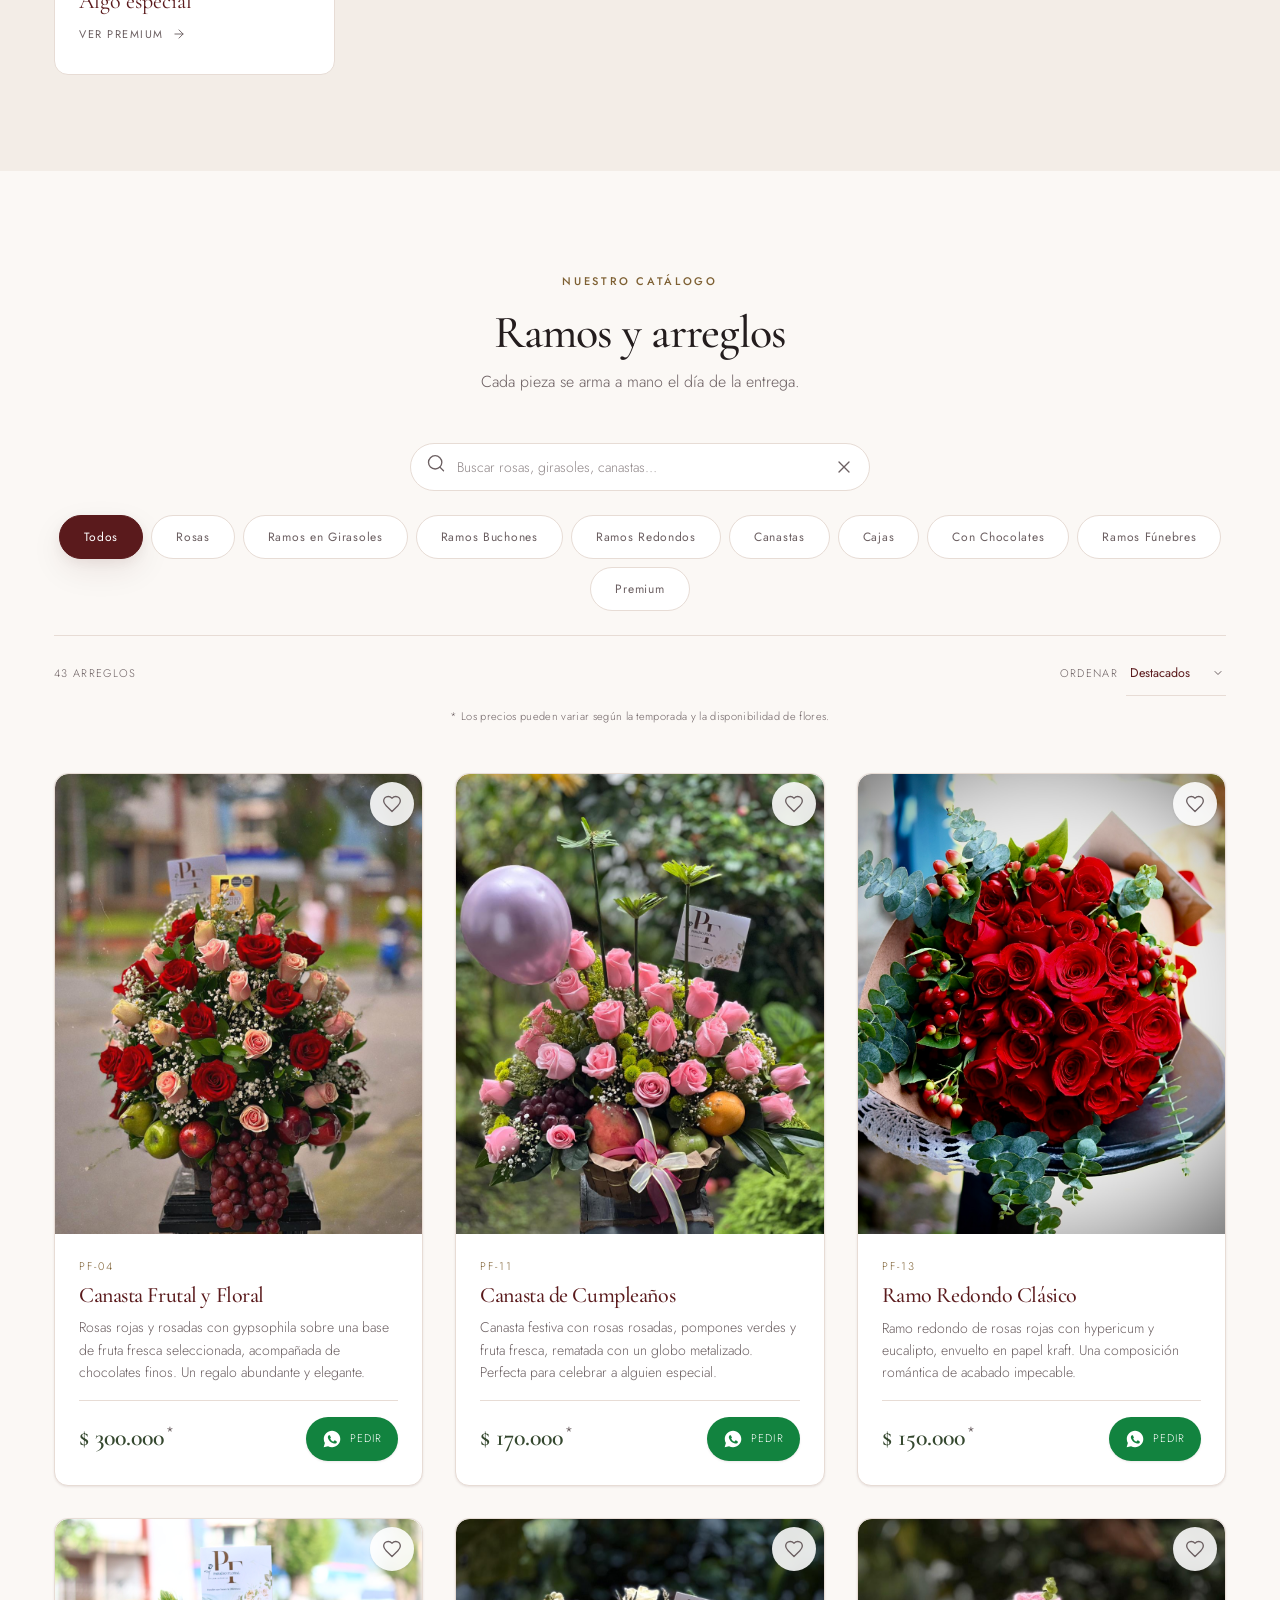
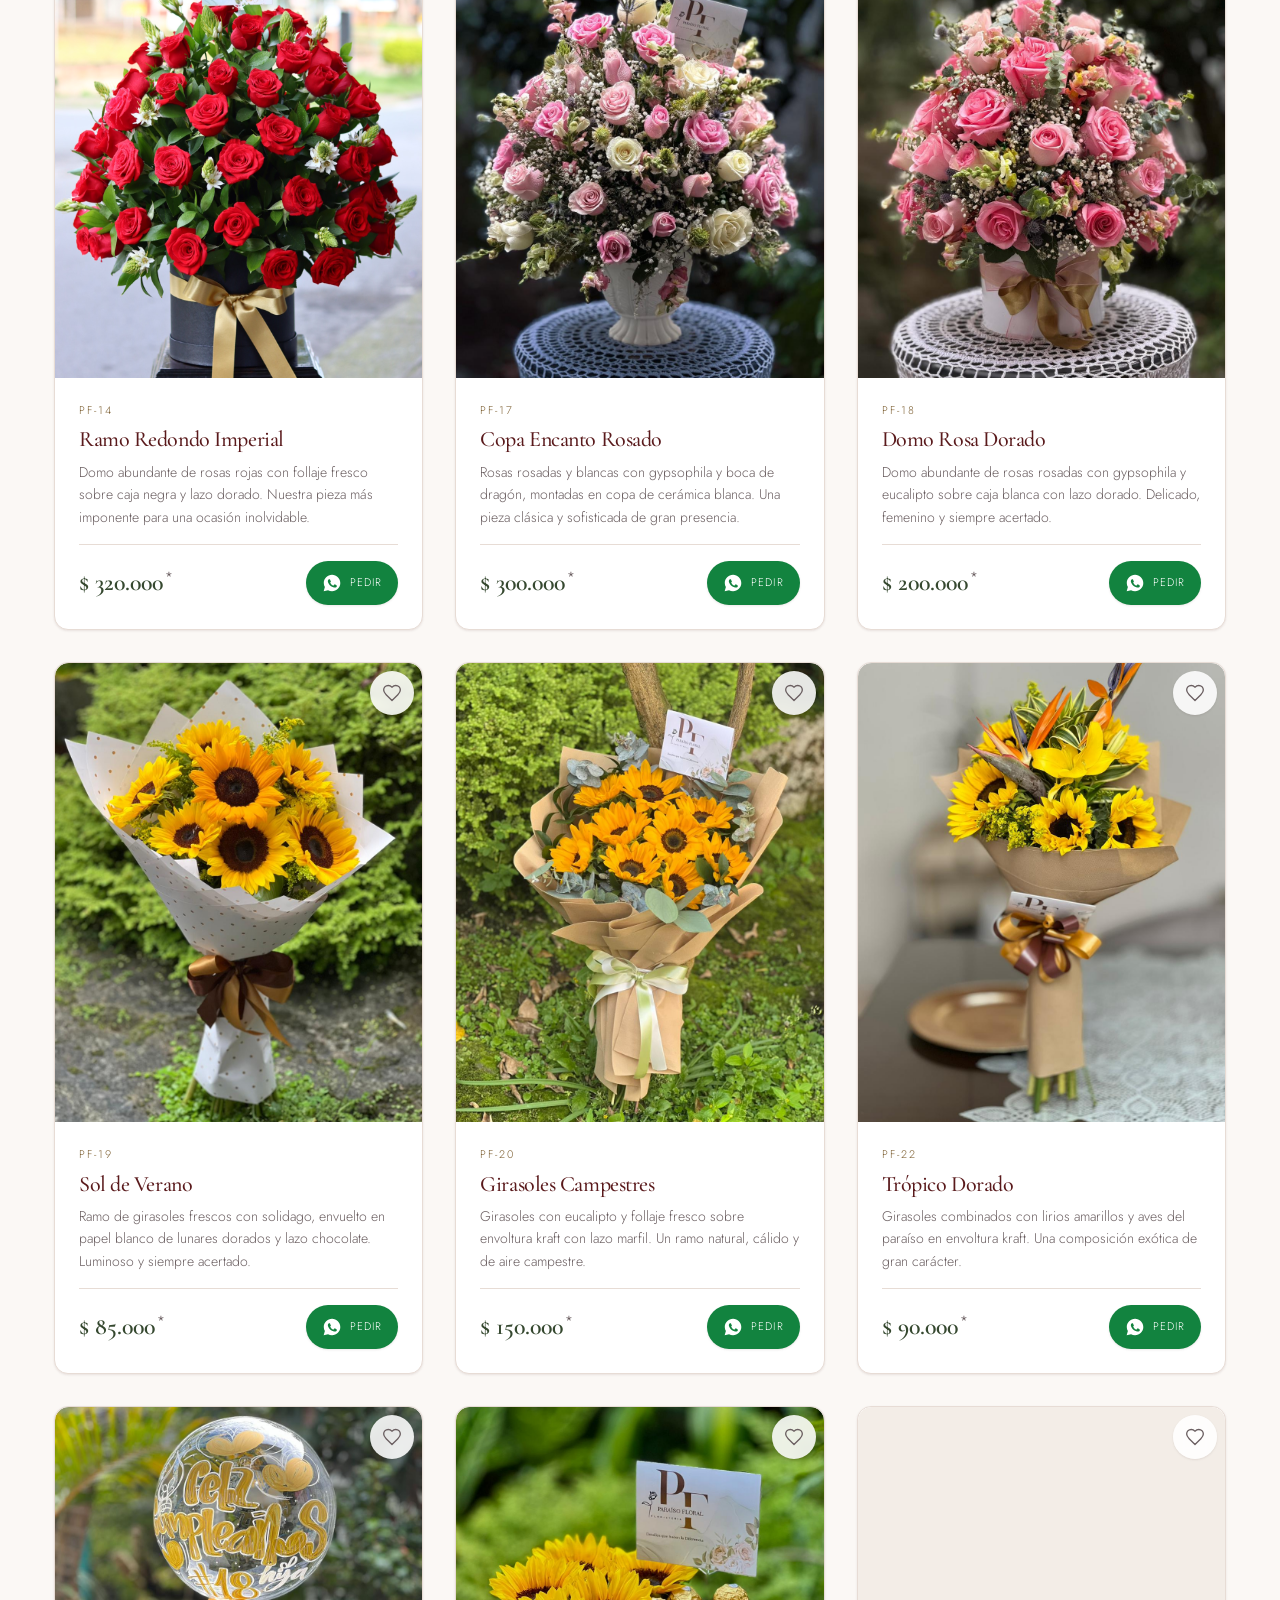
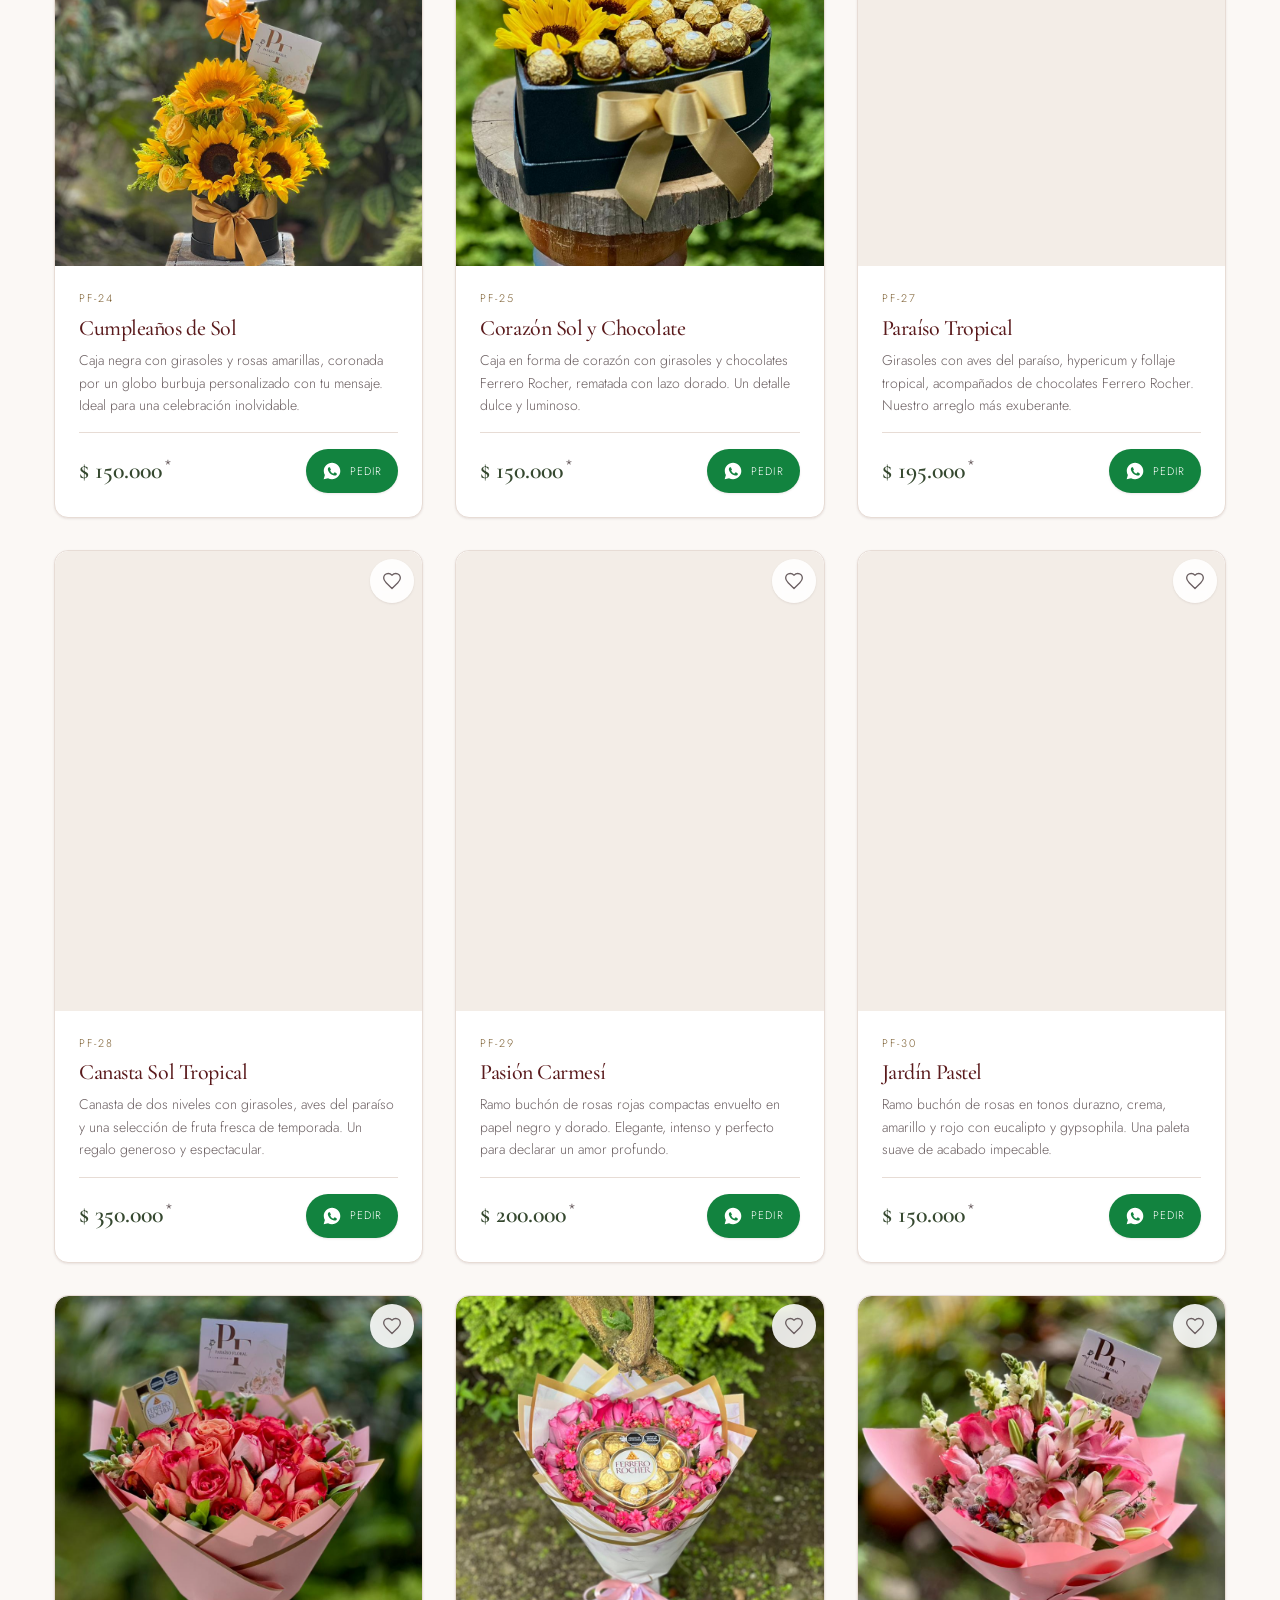
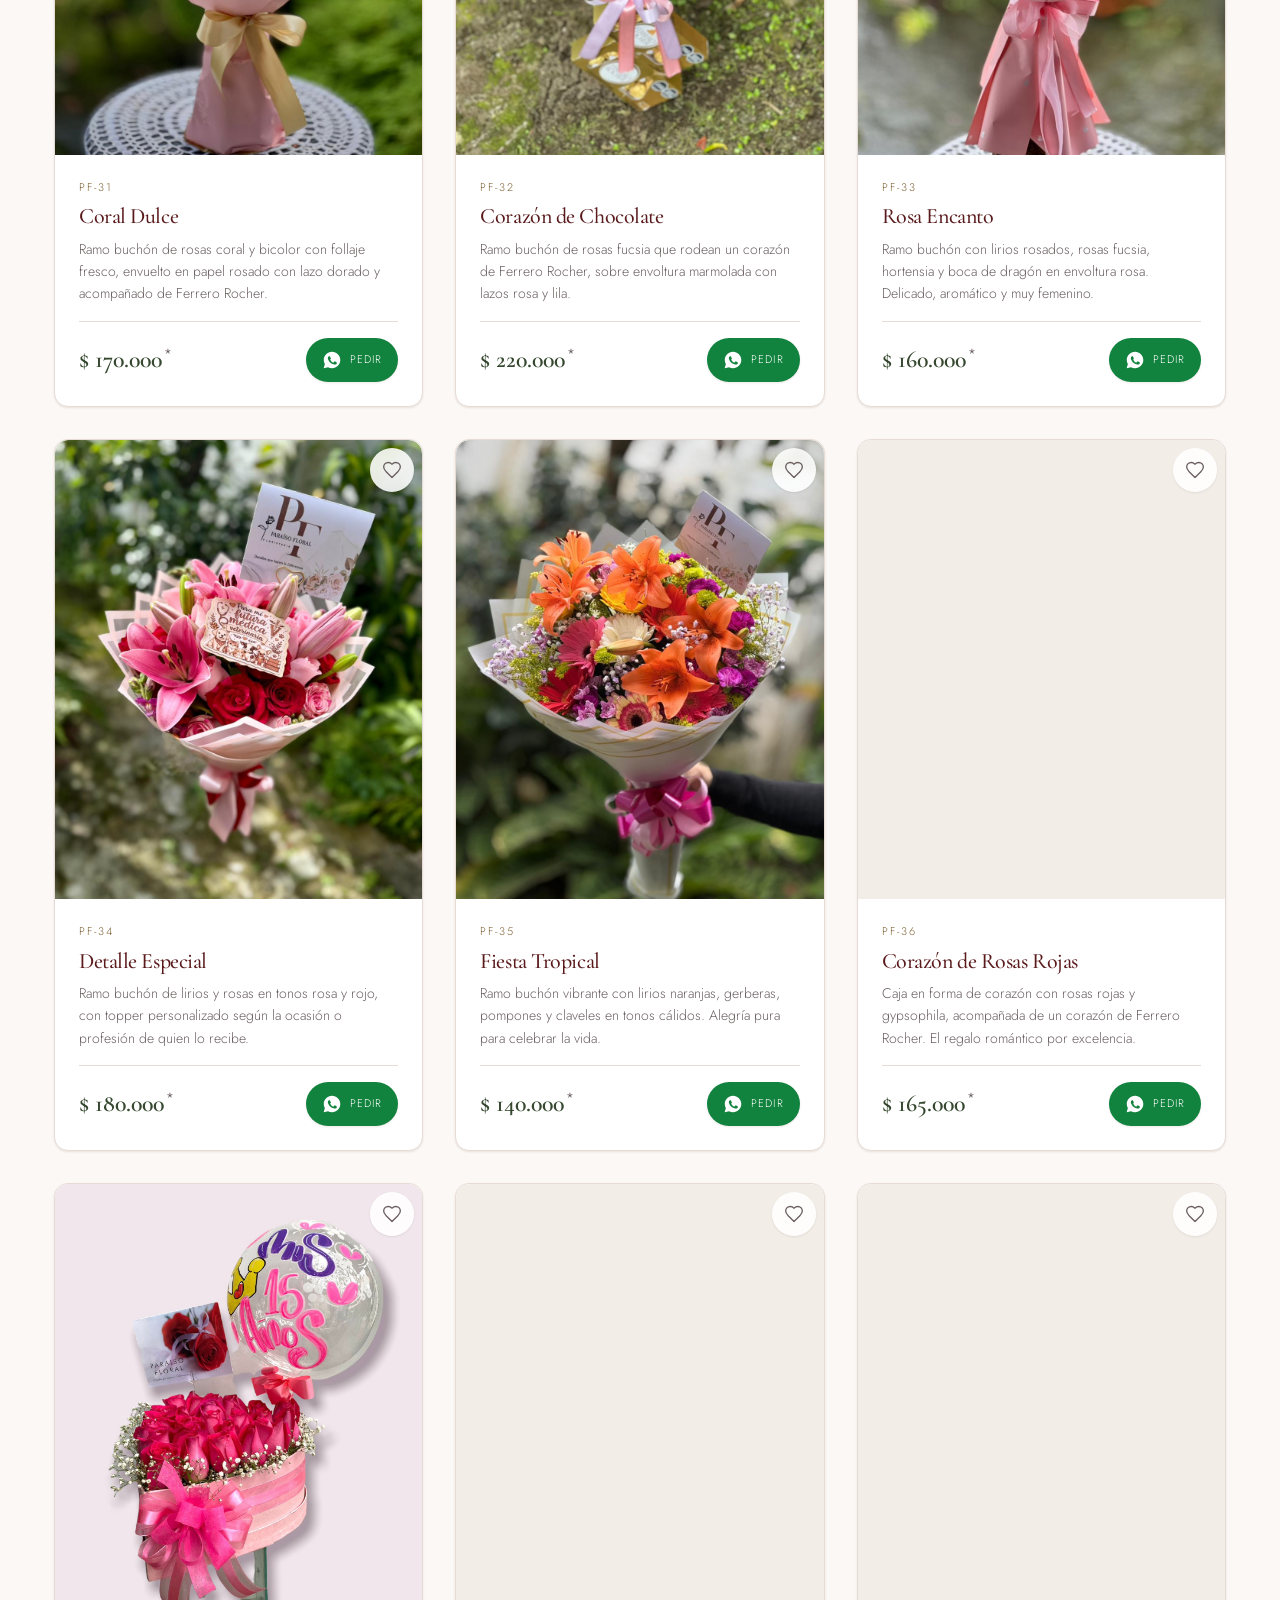
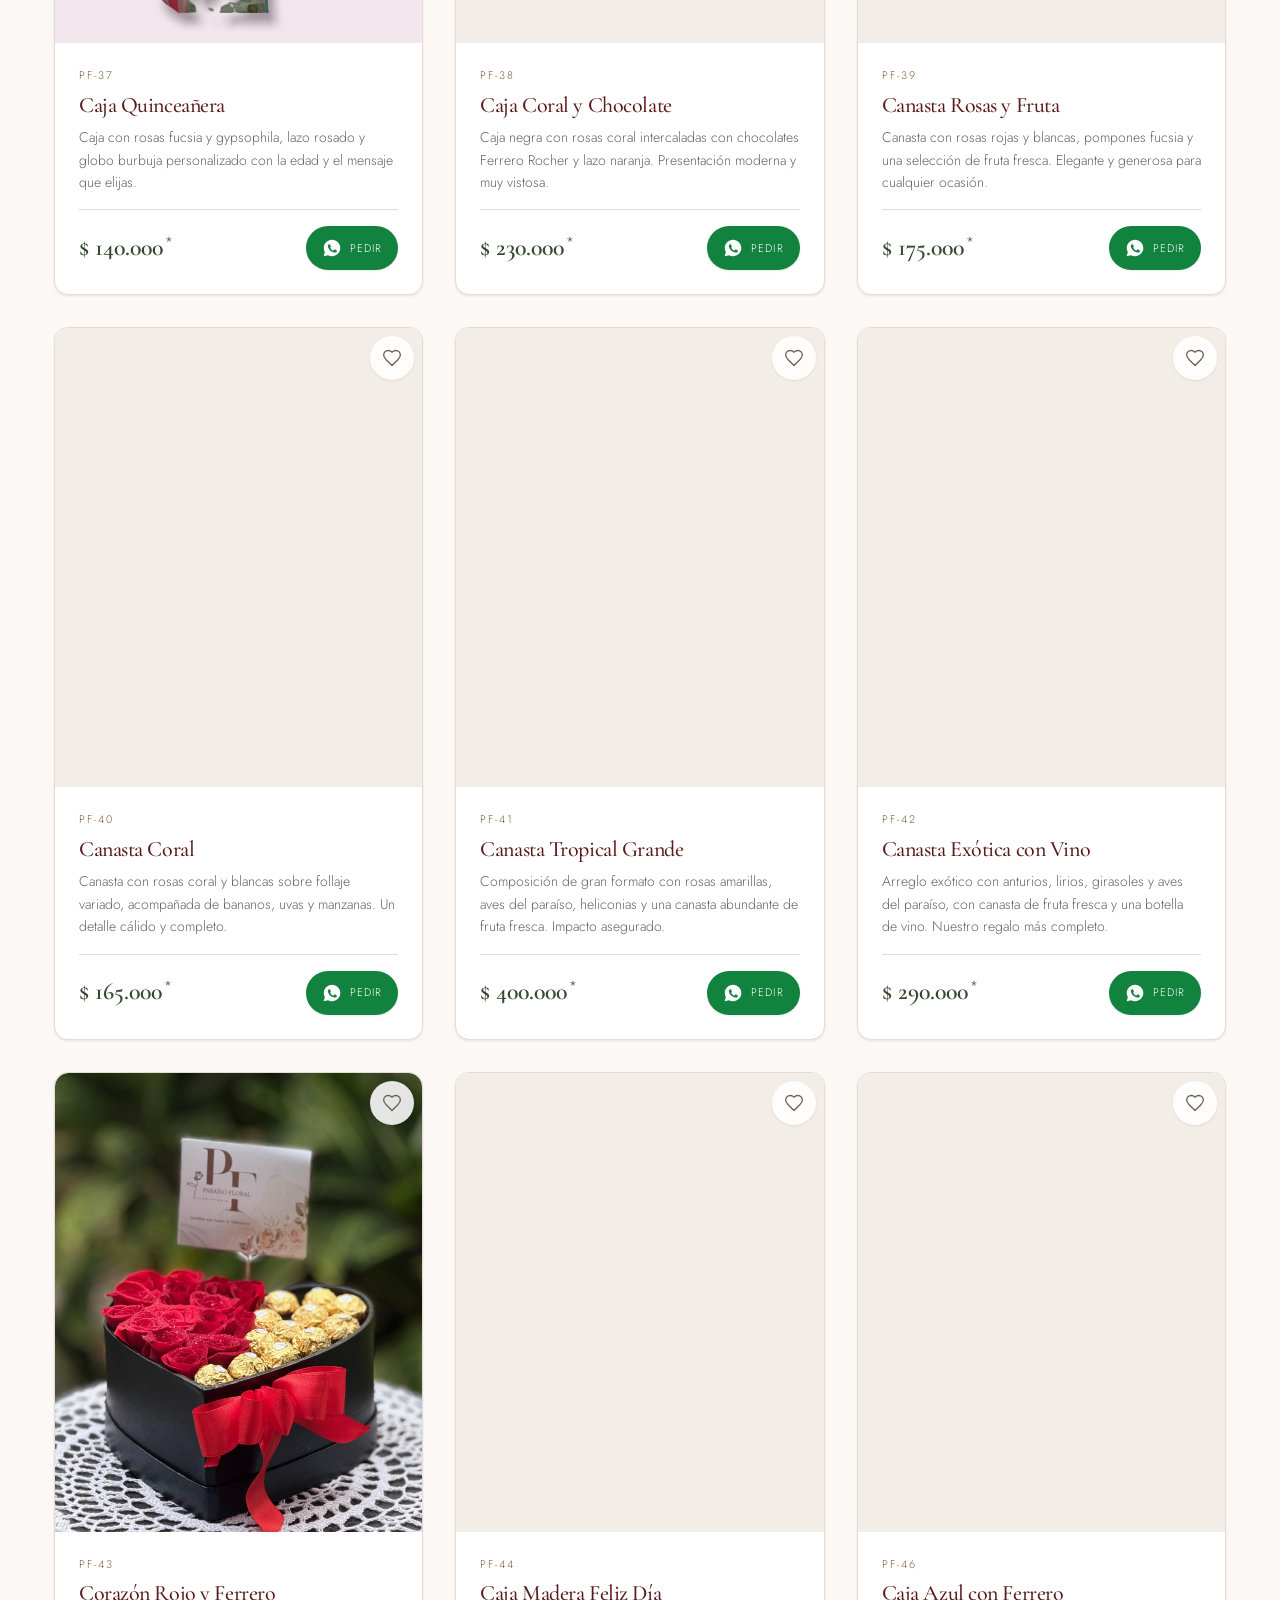
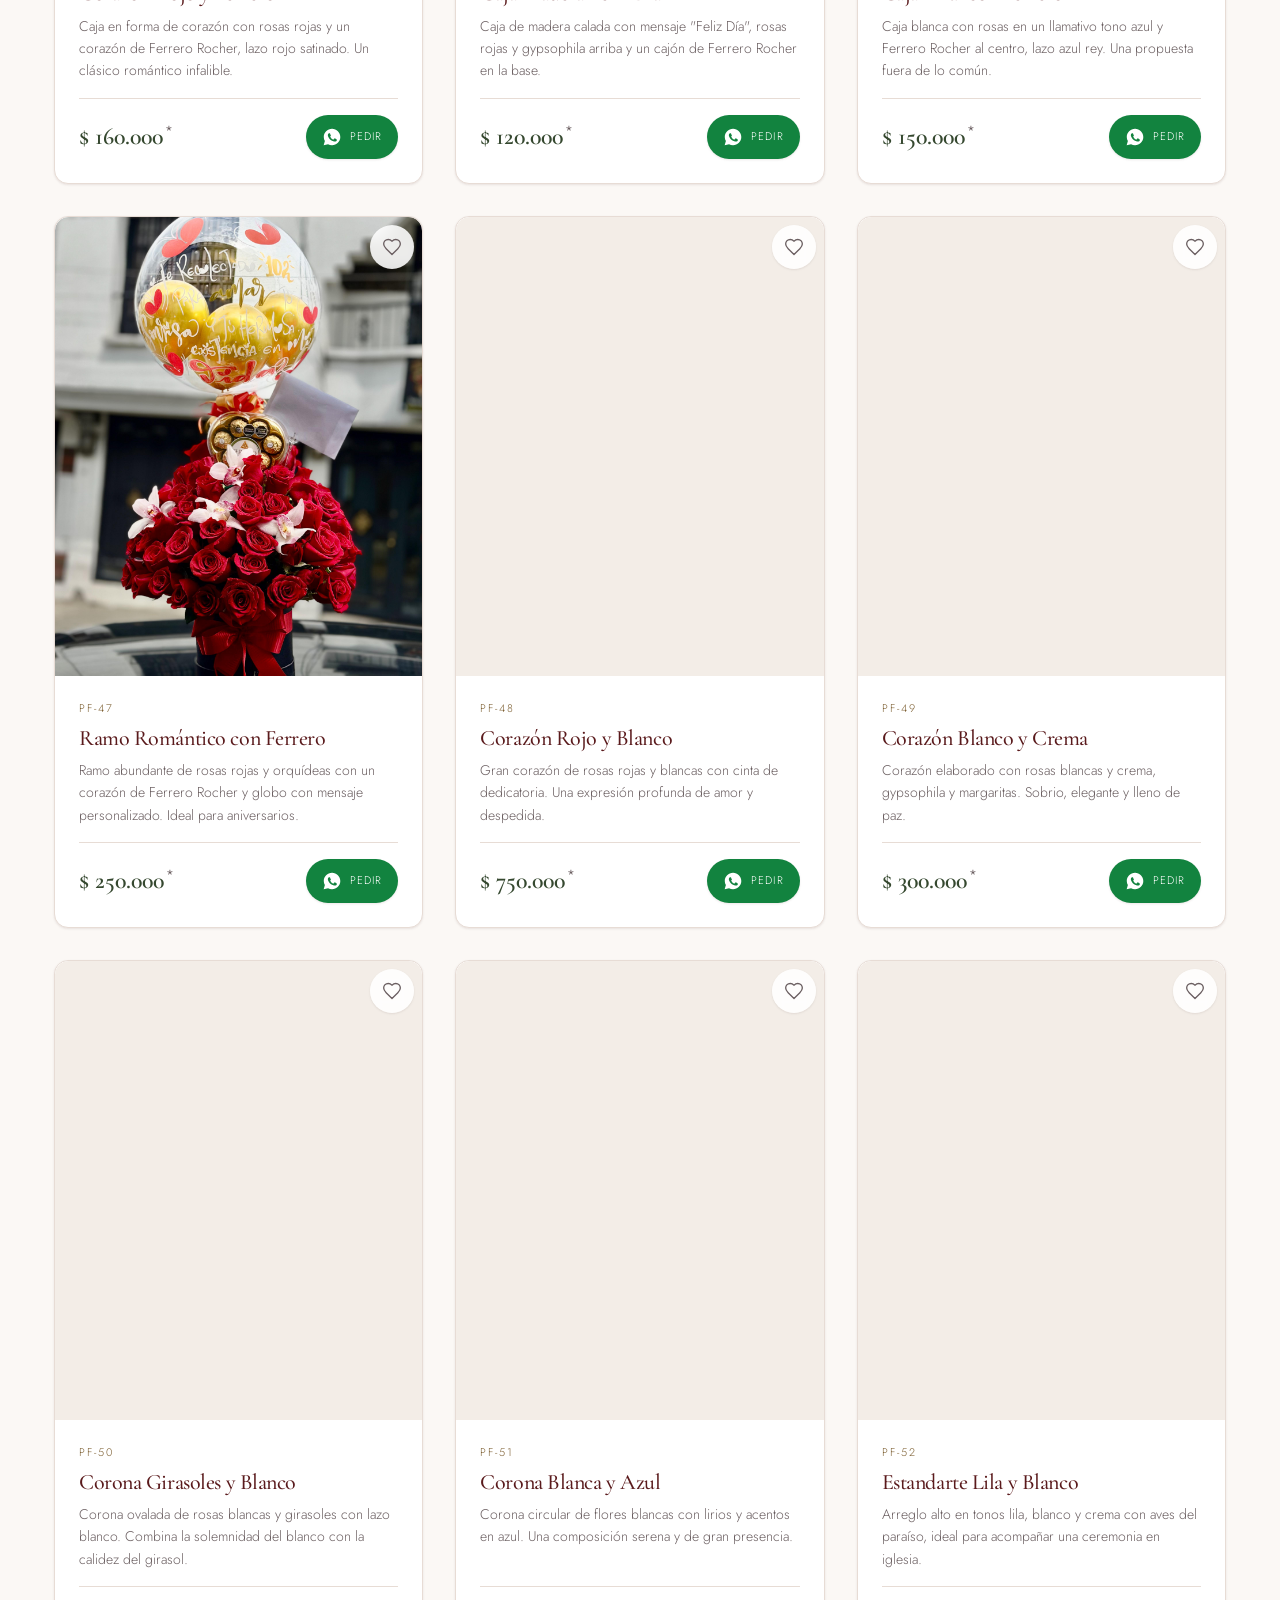
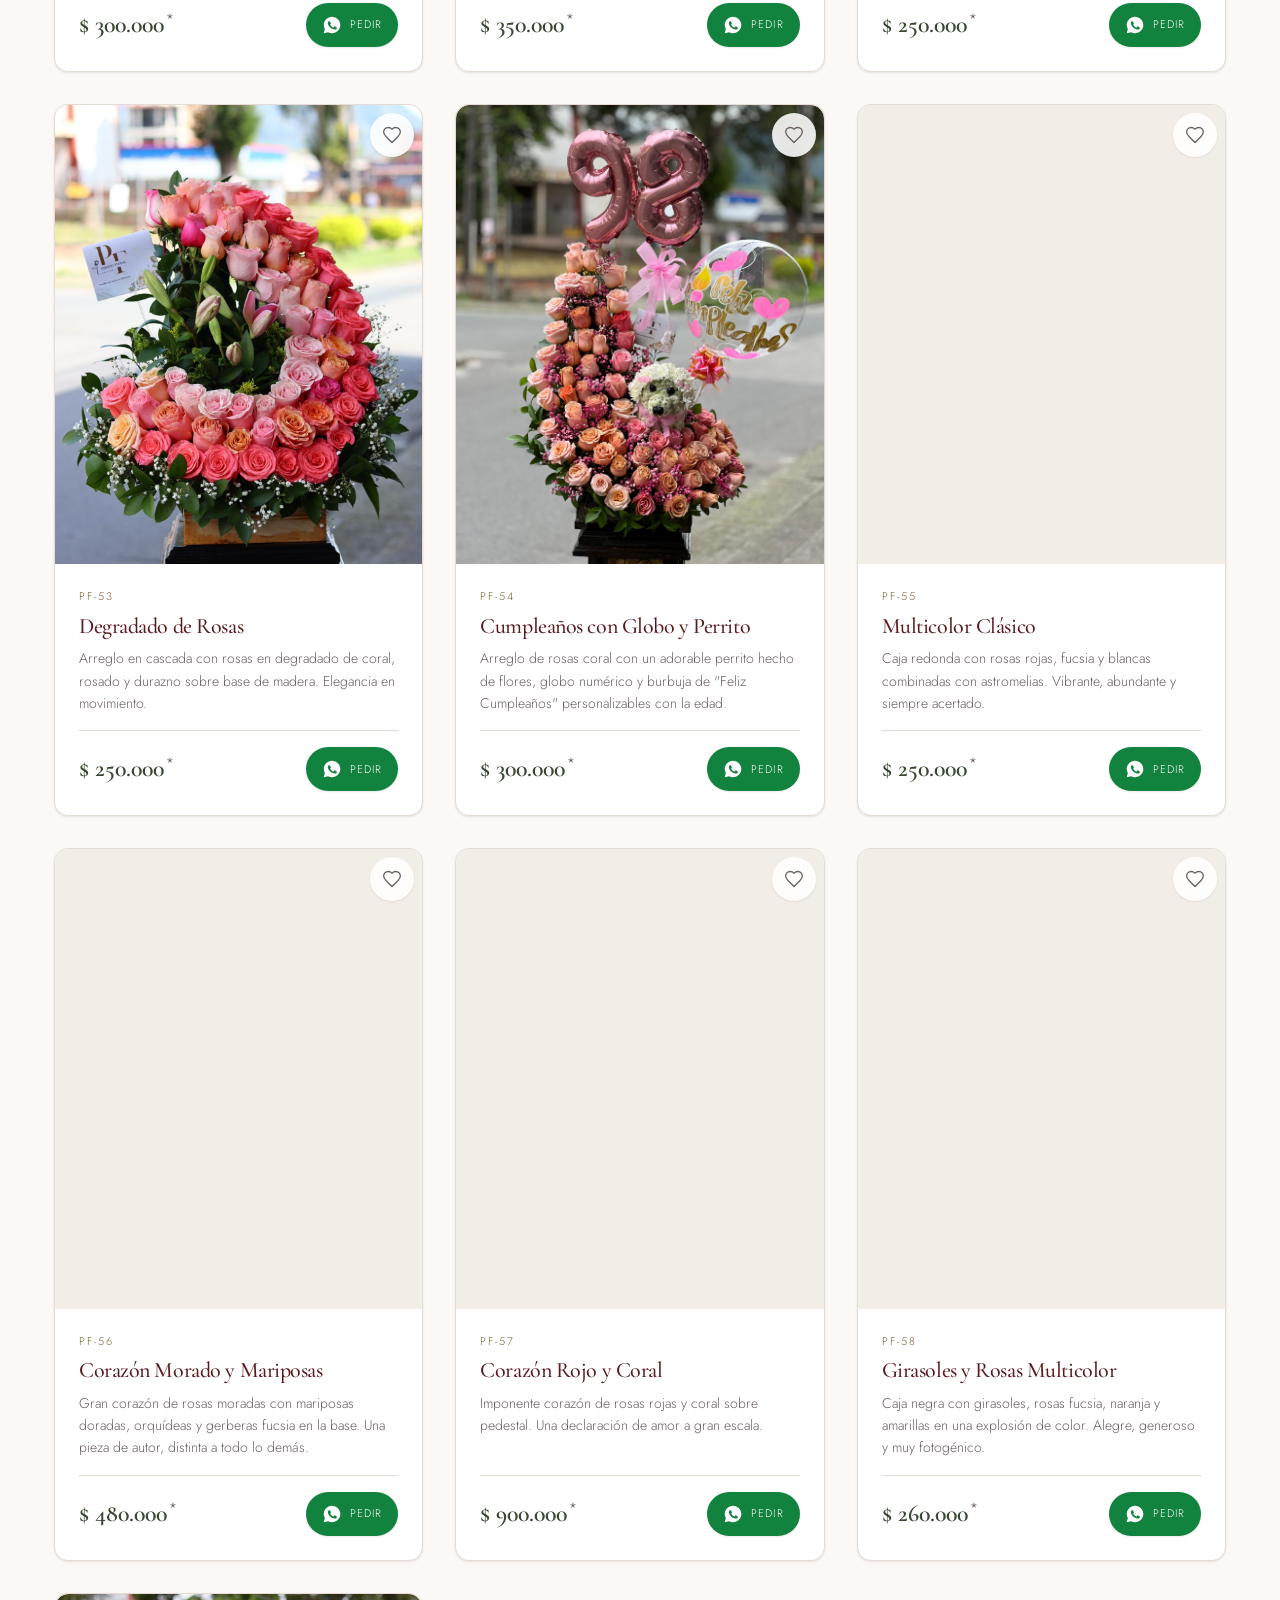
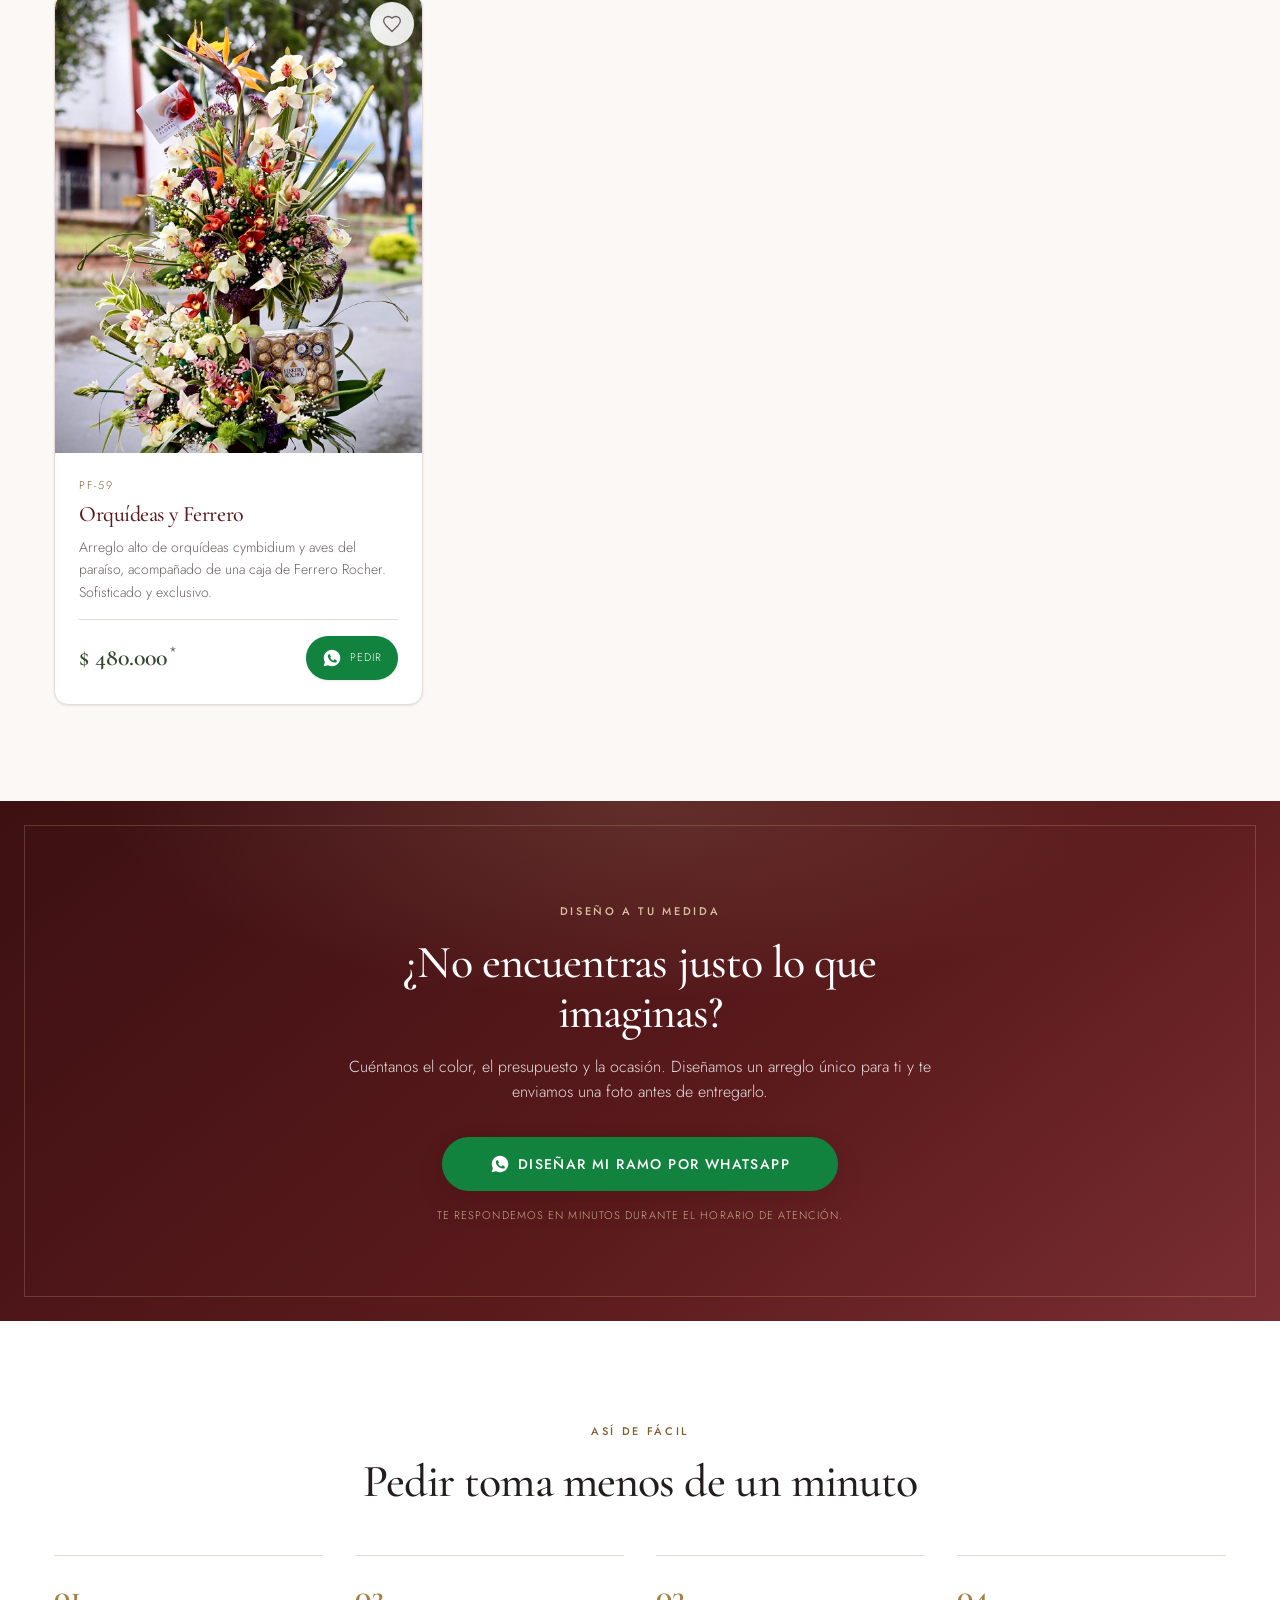
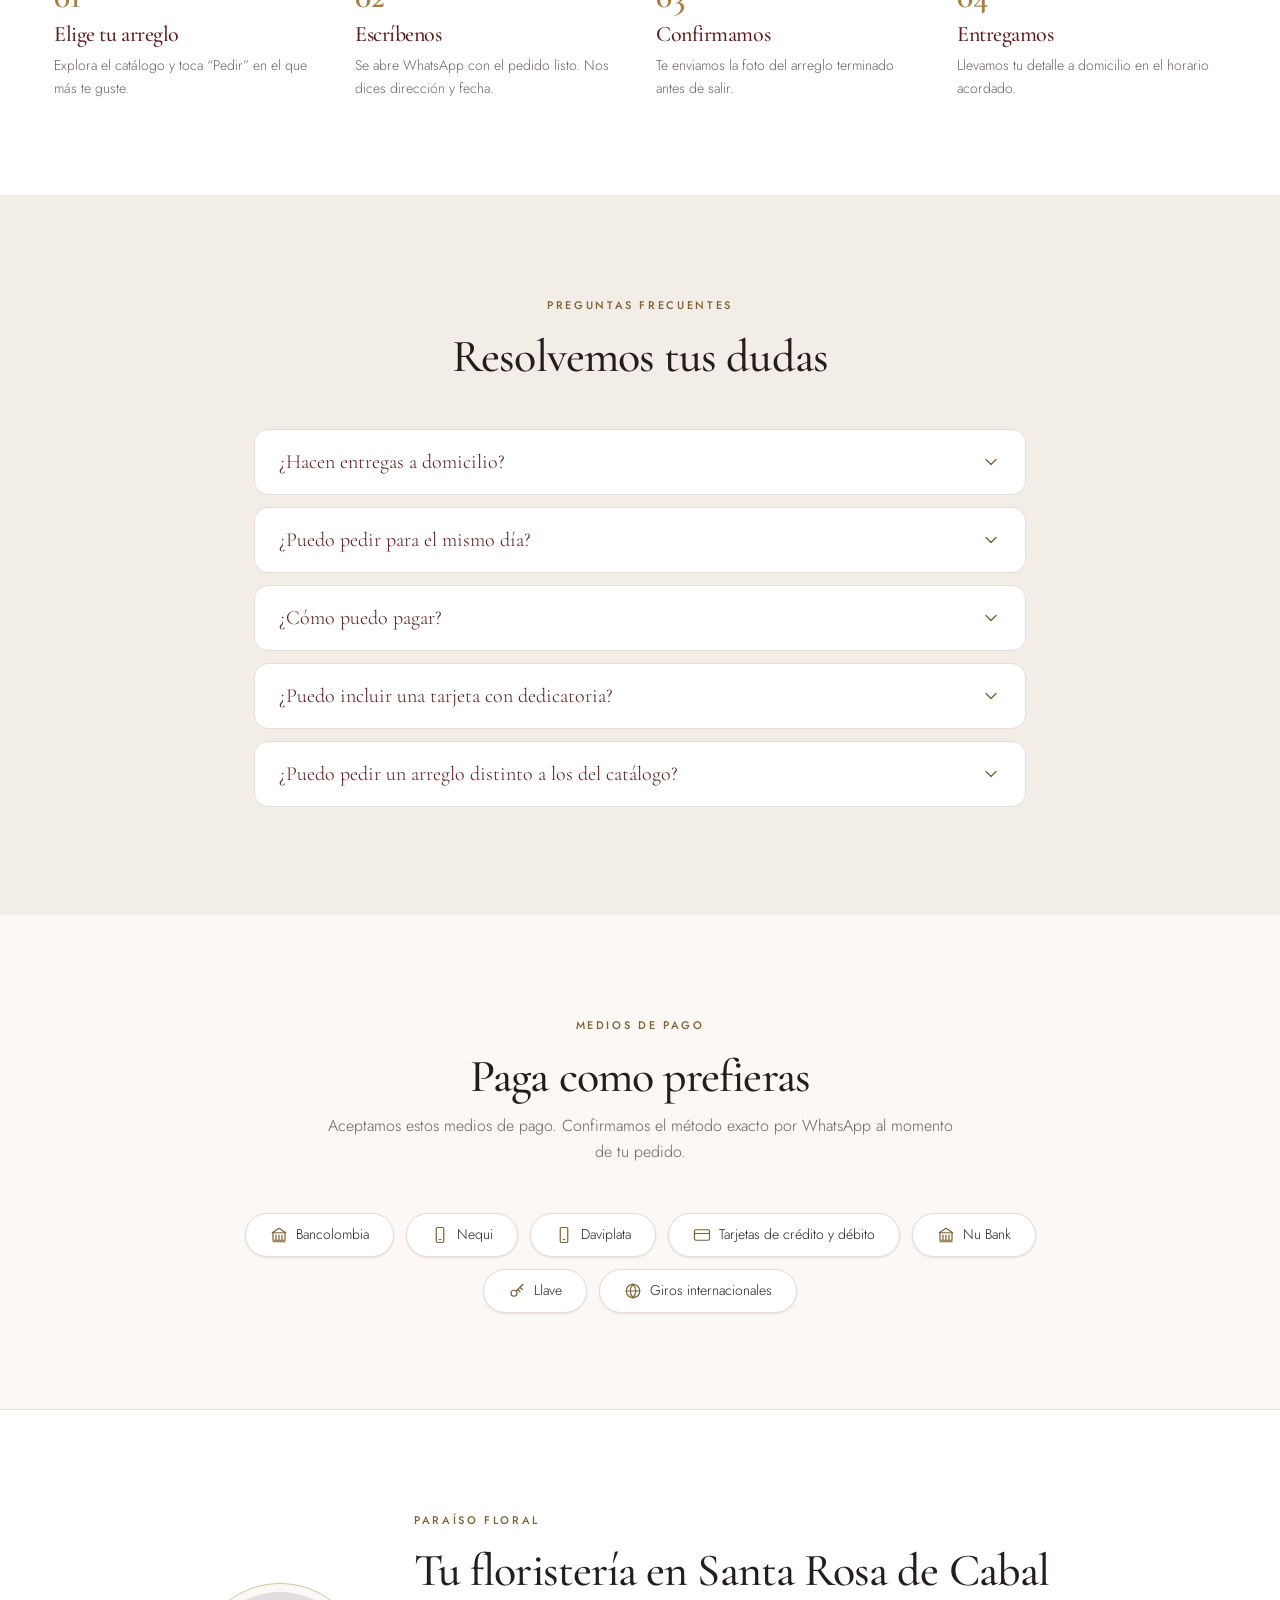
==== commit 671e72b6: "Aligerar el texto del inicio Quita repeticiones entre la barra superior, la portada y la franja de c" ====
--- a/index.html
+++ b/index.html
@@ -67,8 +67,6 @@
 <!-- ══ Barra superior ══ -->
 <div class="topbar">
   <div class="wrap topbar-inner">
-    <span class="topbar-item">Flores frescas todos los días</span>
-    <span class="topbar-sep">·</span>
     <span class="topbar-item">Entrega a domicilio en Santa Rosa de Cabal</span>
     <span class="topbar-sep">·</span>
     <span class="topbar-item">Tarjeta elegante incluida</span>
@@ -141,7 +139,7 @@
       <span class="hero-eyebrow">Floristería en Santa Rosa de Cabal</span>
       Flores que dicen<br><em>lo que sientes</em>
     </h1>
-    <p class="hero-text reveal">Ramos, arreglos y canastas elaborados a mano con flores frescas, con entrega a domicilio en Santa Rosa de Cabal el mismo día.</p>
+    <p class="hero-text reveal">Ramos y arreglos a domicilio el mismo día.</p>
     <div class="hero-actions reveal">
       <a class="btn btn-wa" href="https://wa.me/573146872446?text=Hola%2C%20quiero%20hacer%20un%20pedido%20de%20flores" target="_blank" rel="noopener">
         <svg class="ico ico-brand" aria-hidden="true"><use href="#i-whatsapp"/></svg>
@@ -164,22 +162,22 @@
     <div class="trust-item reveal">
       <span class="trust-ico"><svg class="ico ico-lg" aria-hidden="true"><use href="#i-sparkles"/></svg></span>
       <h3>Asesoría personalizada</h3>
-      <p>Te ayudamos a elegir el detalle perfecto según el momento y tu presupuesto.</p>
+      <p>Te ayudamos a elegir.</p>
     </div>
     <div class="trust-item reveal">
       <span class="trust-ico"><svg class="ico ico-lg" aria-hidden="true"><use href="#i-truck"/></svg></span>
       <h3>Entrega a domicilio</h3>
-      <p>Llevamos tu detalle en Santa Rosa de Cabal y alrededores.</p>
+      <p>Santa Rosa y alrededores.</p>
     </div>
     <div class="trust-item reveal">
       <span class="trust-ico"><svg class="ico ico-lg" aria-hidden="true"><use href="#i-gift"/></svg></span>
       <h3>Tarjeta elegante</h3>
-      <p>Incluimos una tarjeta impresa de diseño especial, sin costo adicional.</p>
+      <p>Impresa, sin costo adicional.</p>
     </div>
     <div class="trust-item reveal">
       <span class="trust-ico"><svg class="ico ico-lg" aria-hidden="true"><use href="#i-clock"/></svg></span>
       <h3>Foto antes de entregar</h3>
-      <p>Te enviamos la foto del arreglo terminado antes de salir a entregarlo.</p>
+      <p>Te la enviamos por WhatsApp.</p>
     </div>
   </div>
 </section>
@@ -190,7 +188,6 @@
     <div class="section-head reveal">
       <span class="eyebrow dark">Empecemos por aquí</span>
       <h2>¿Cuál es la ocasión?</h2>
-      <p class="section-sub">Toca una opción y te mostramos los arreglos que mejor le van.</p>
     </div>
 
     <div class="occ-grid" id="occGrid">
